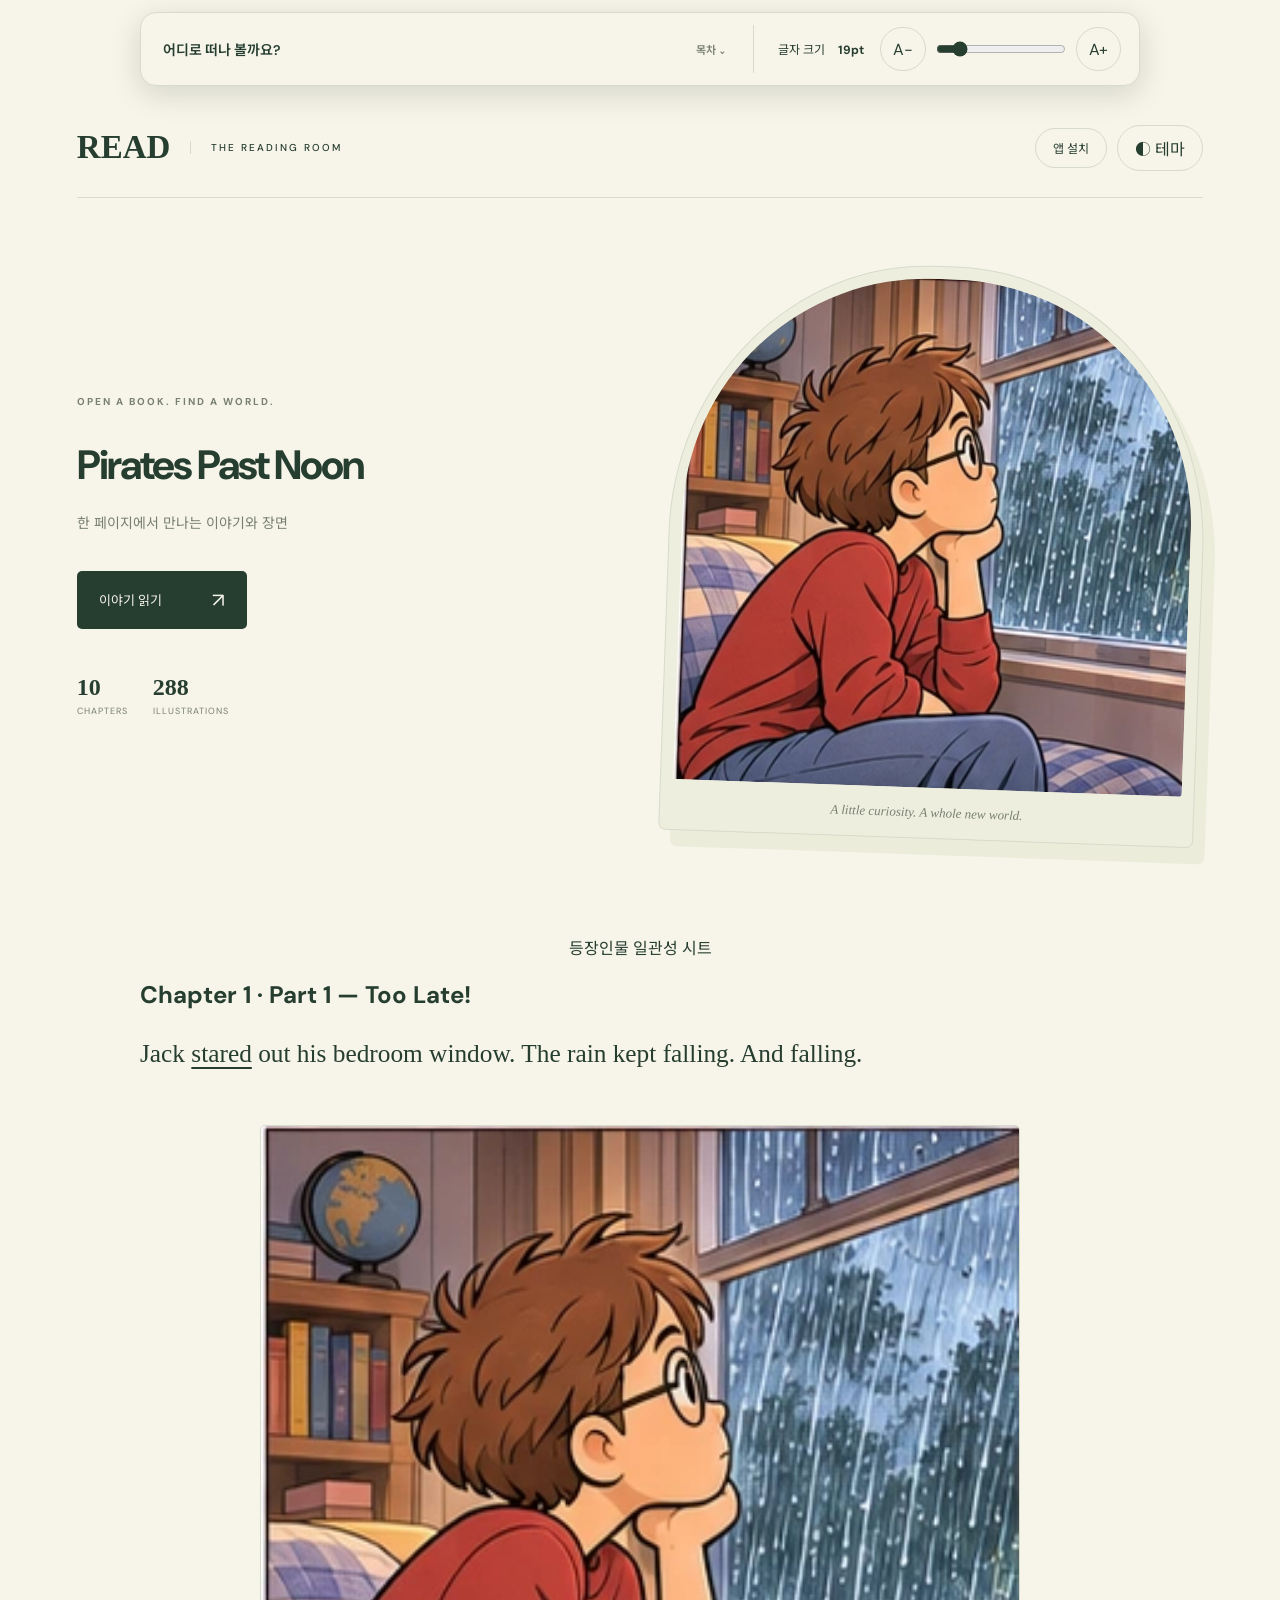
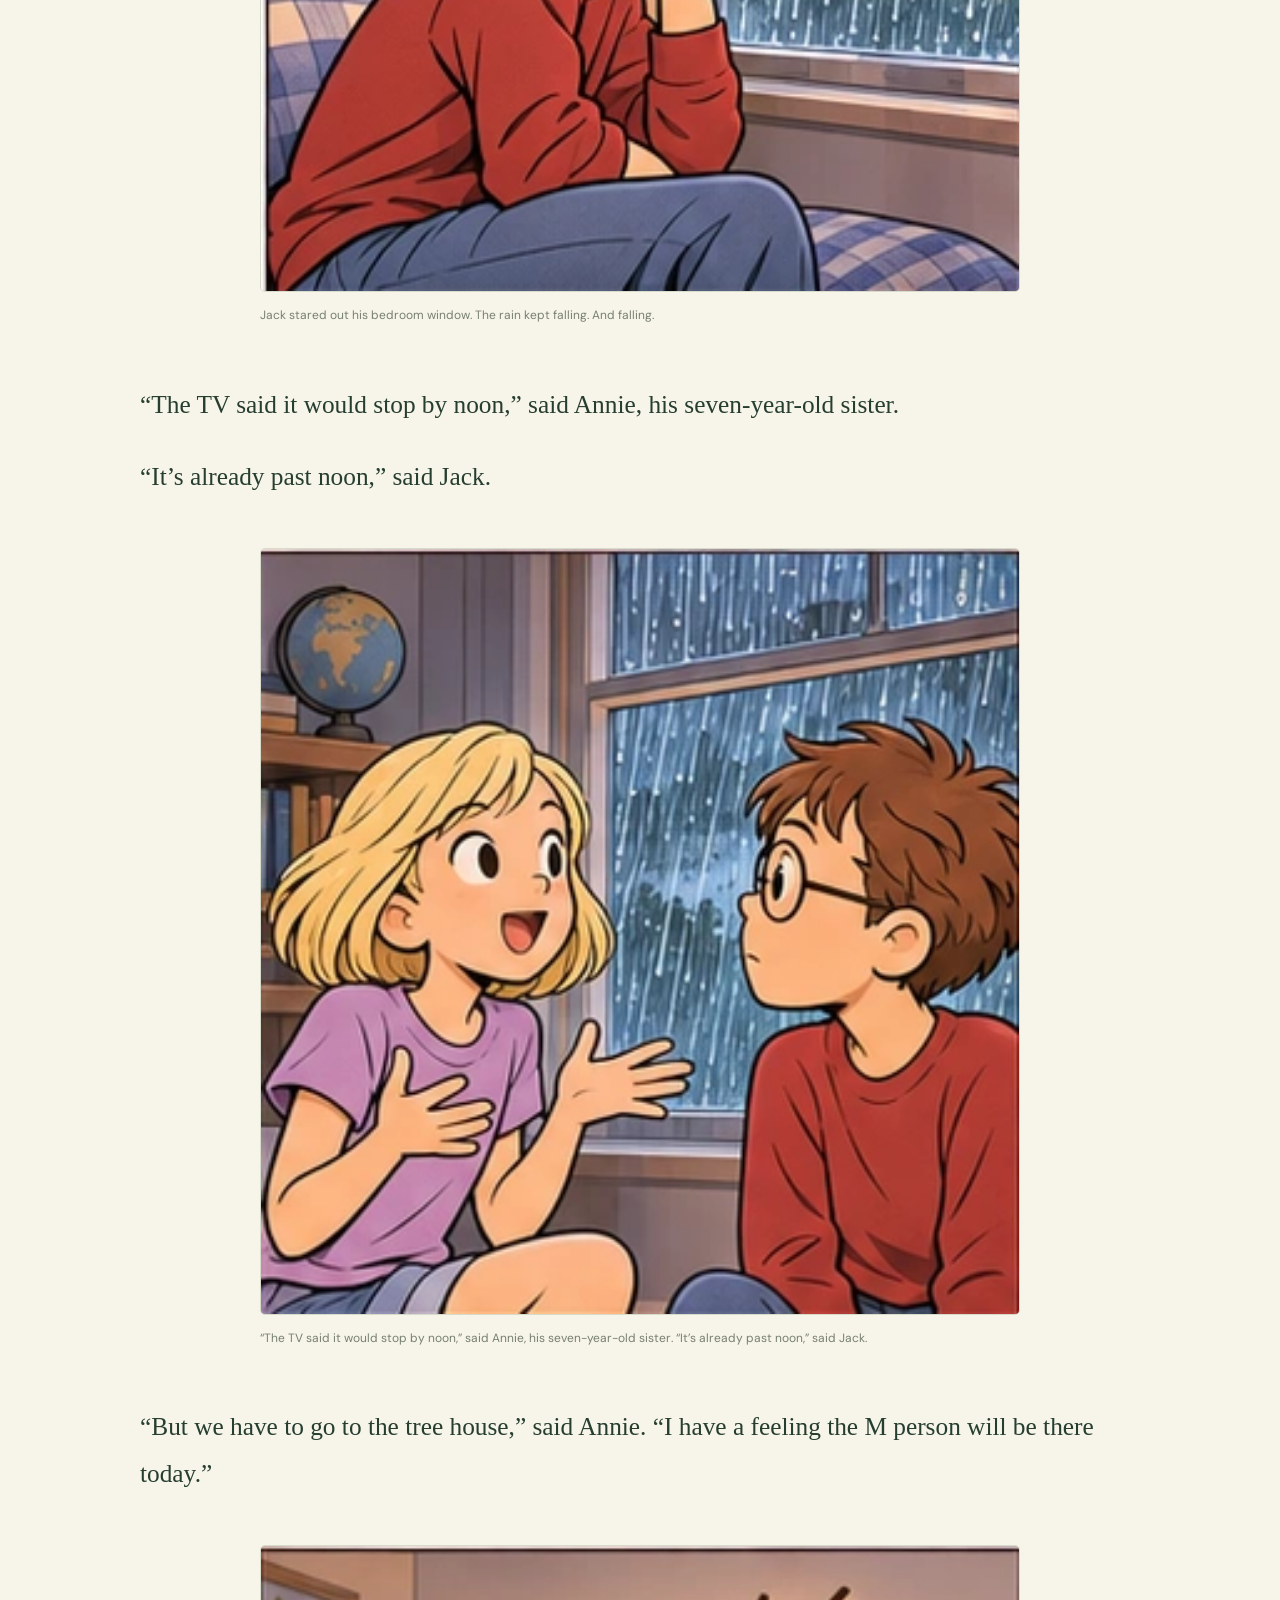
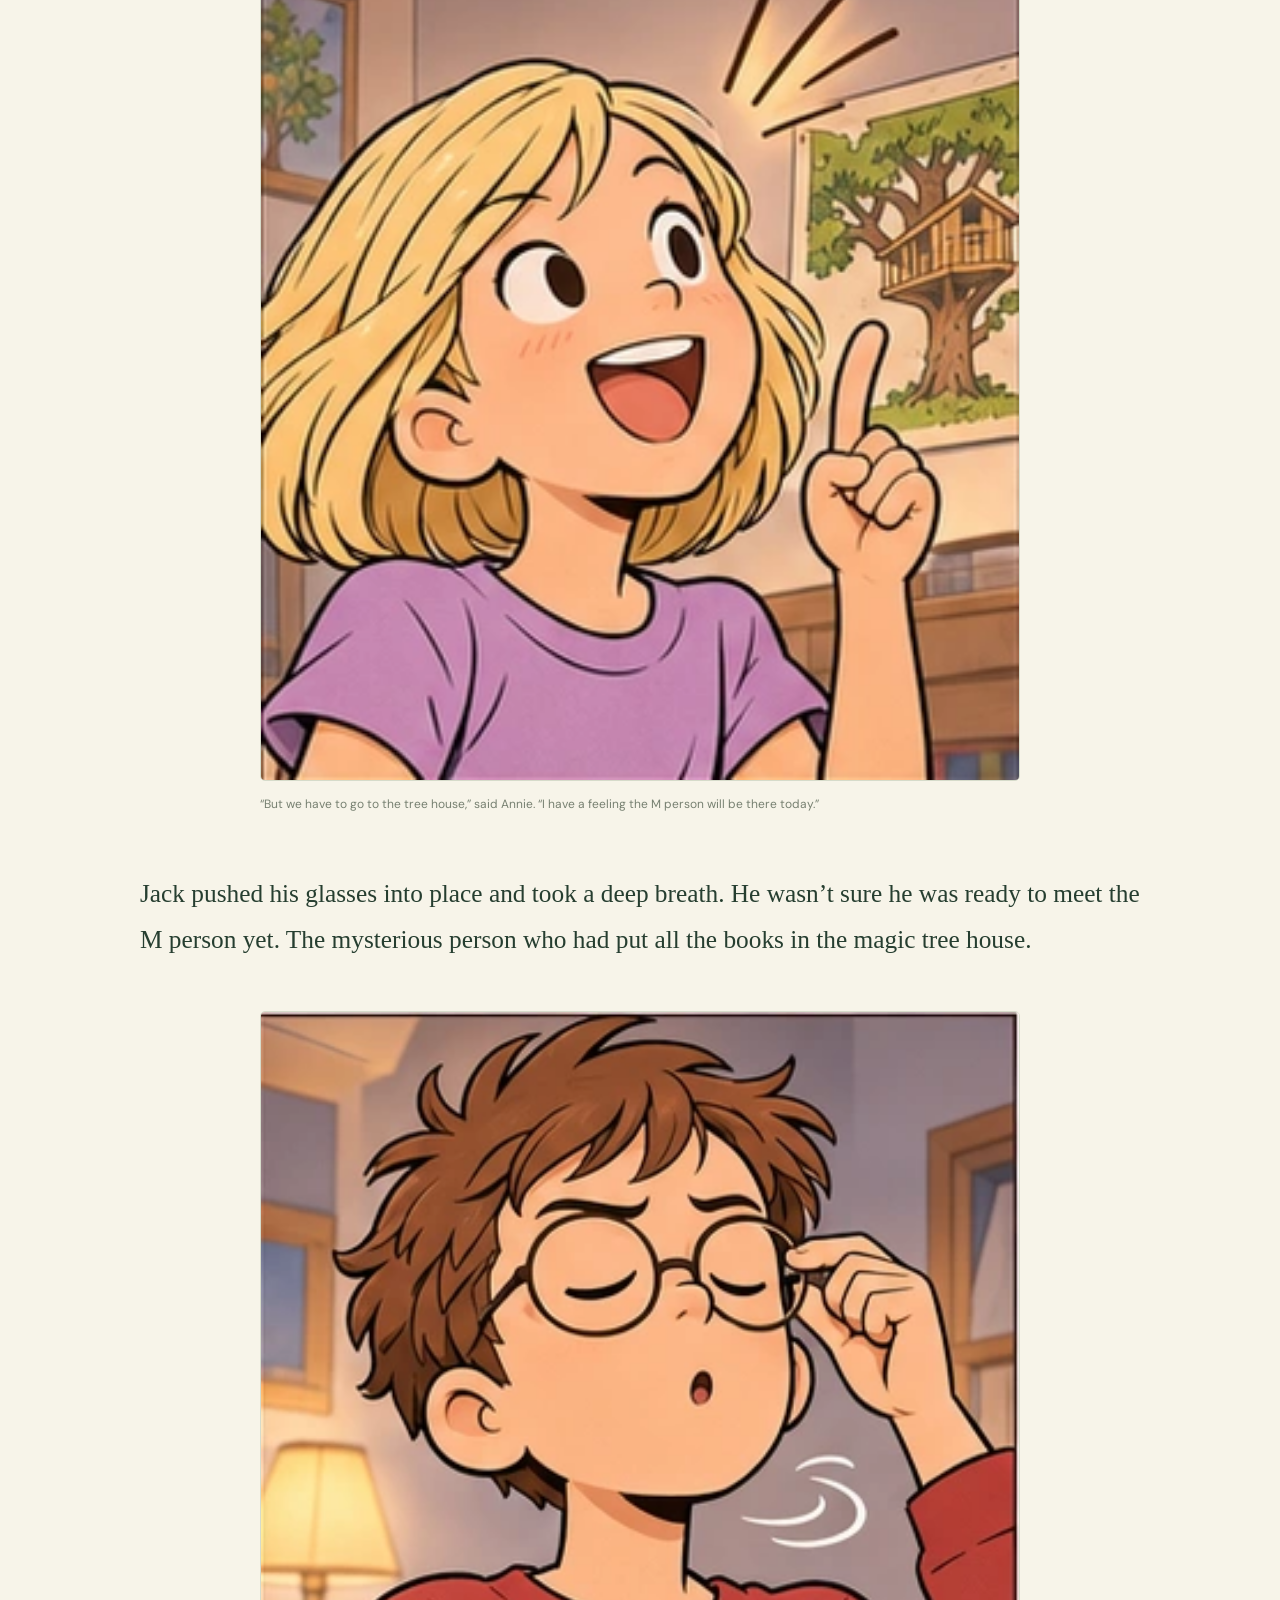
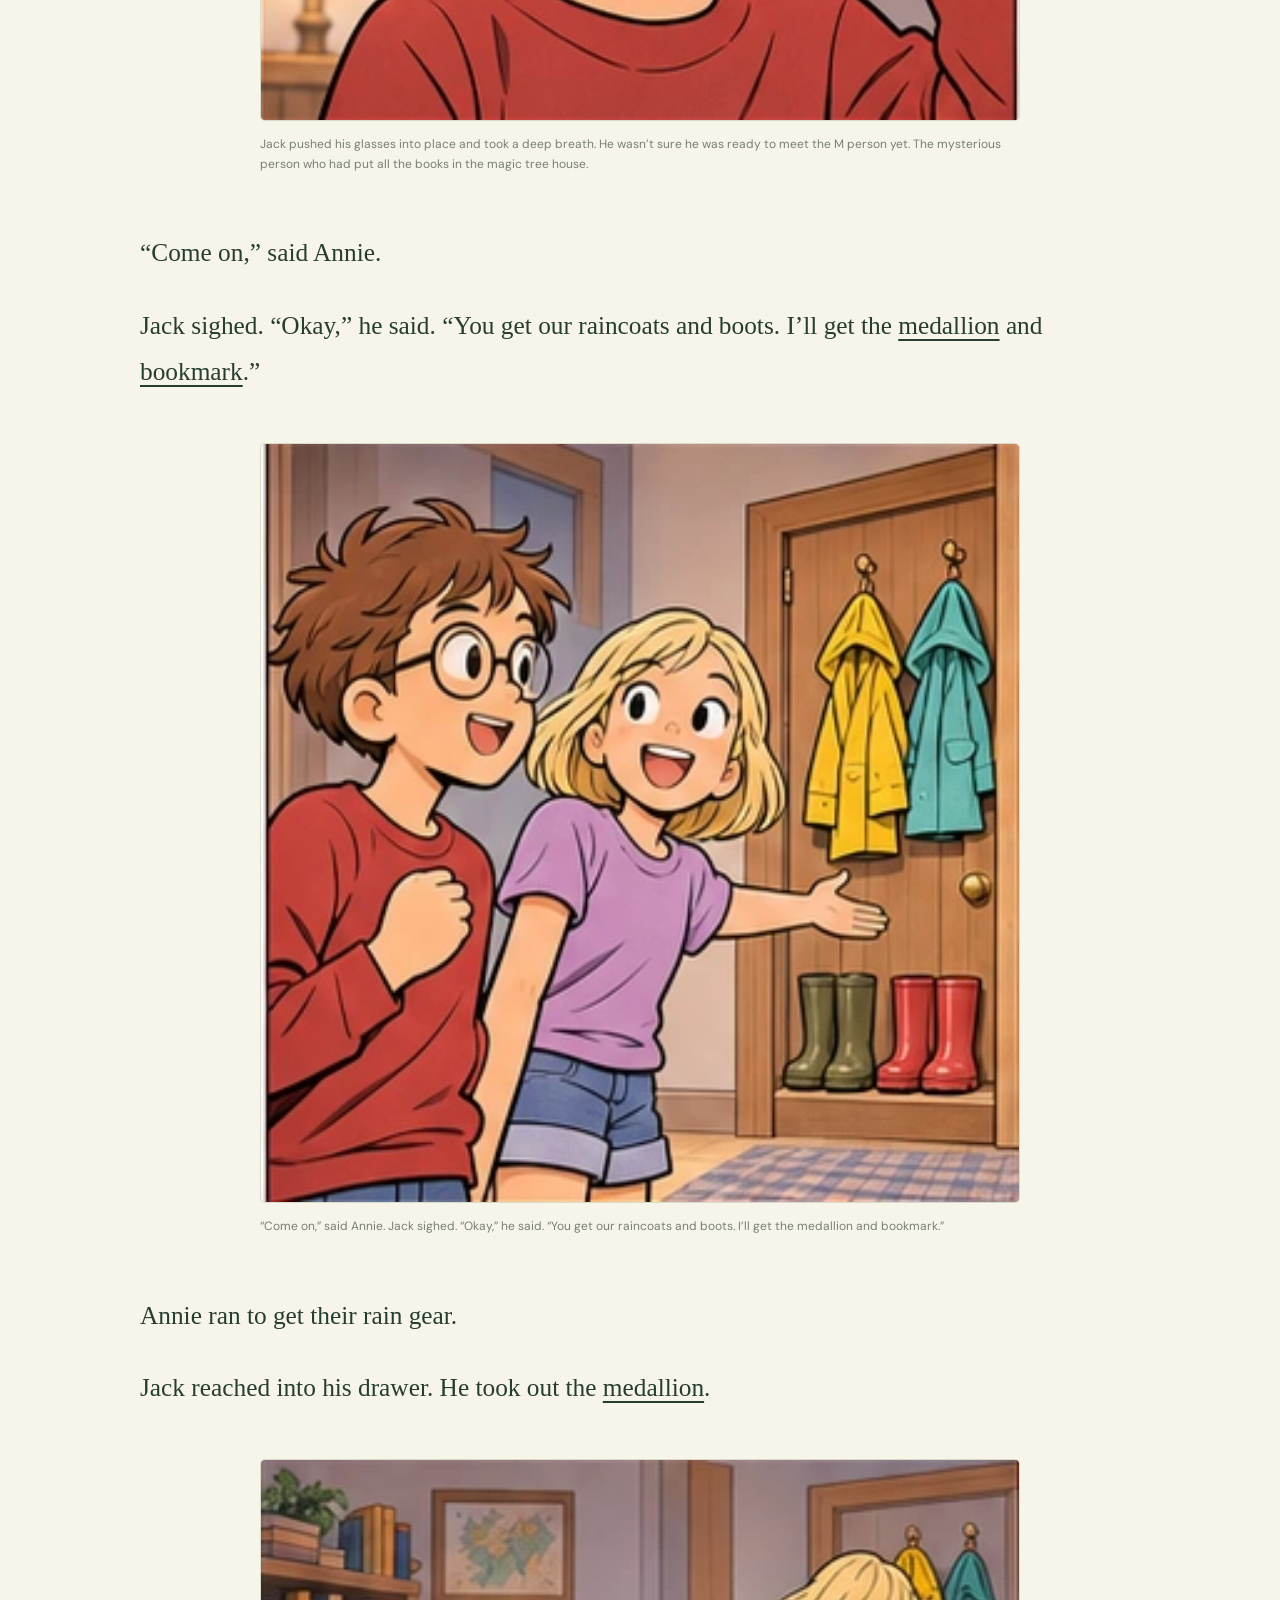
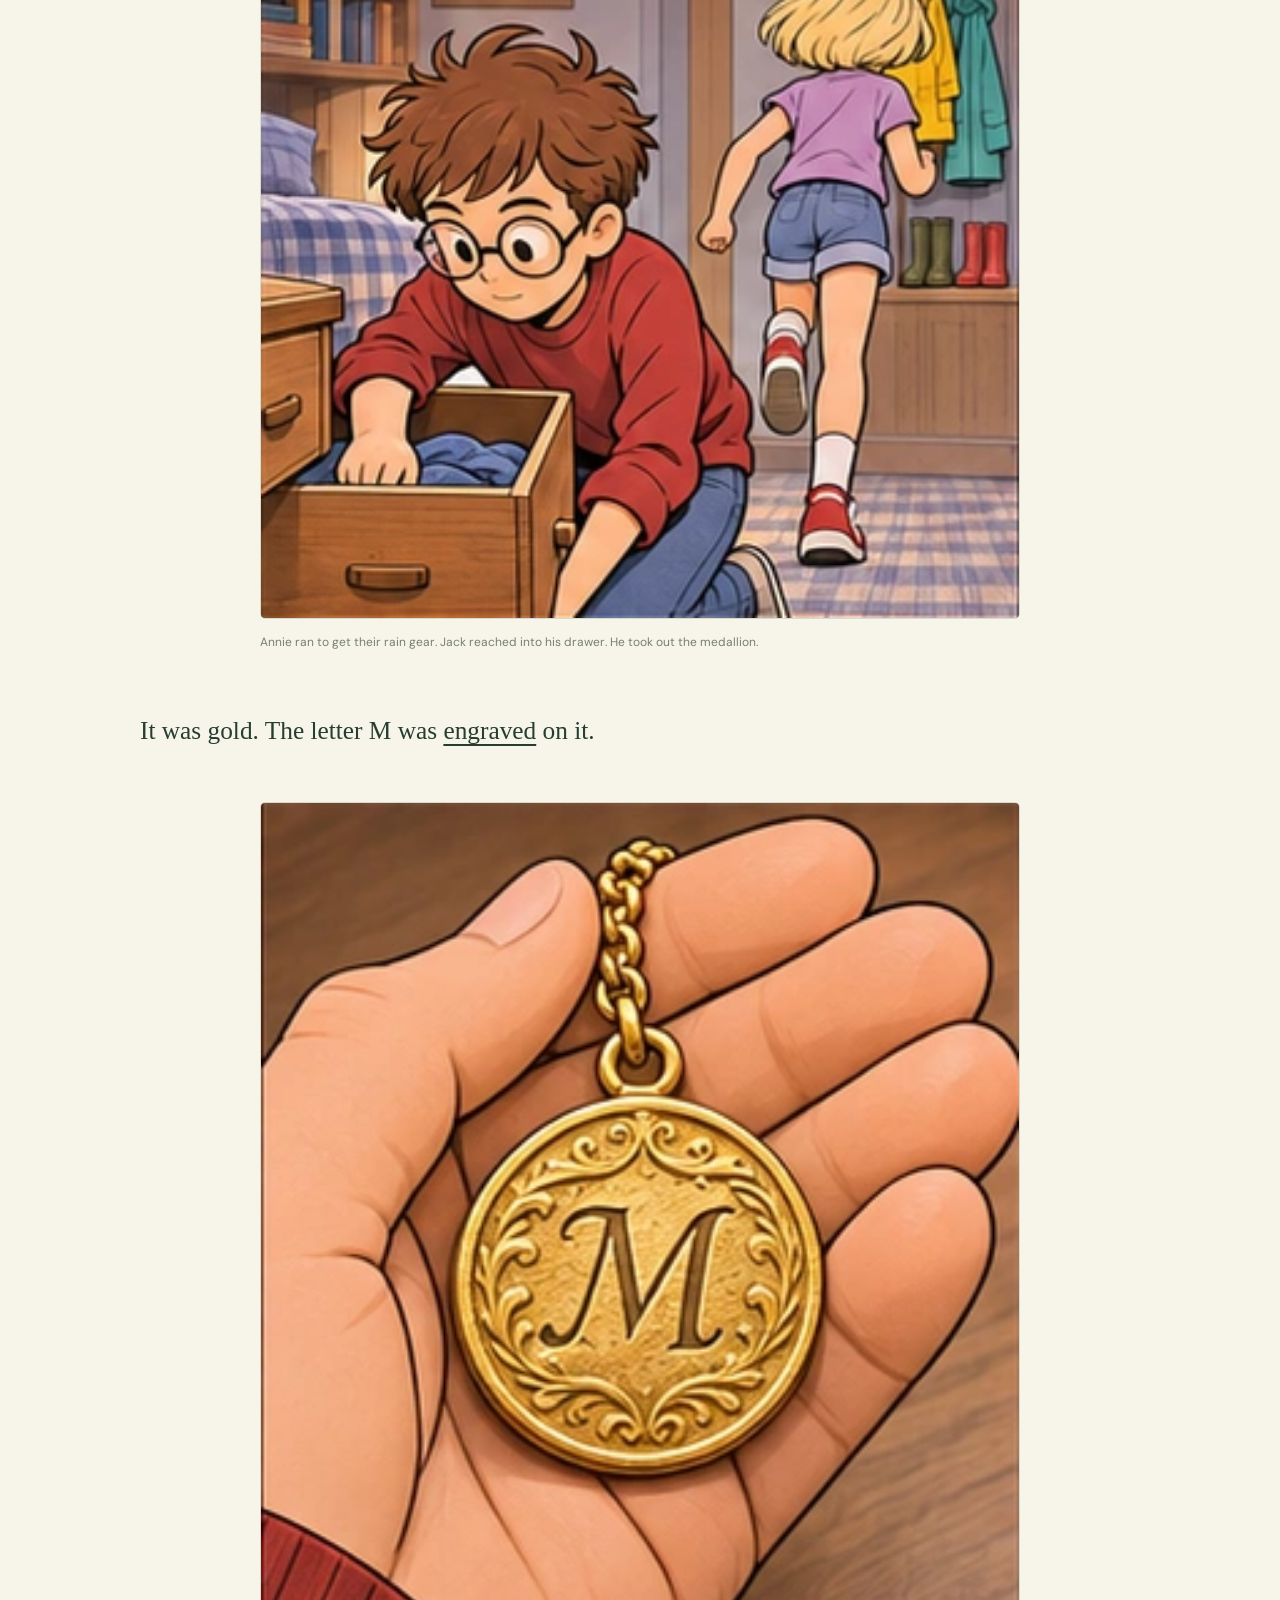
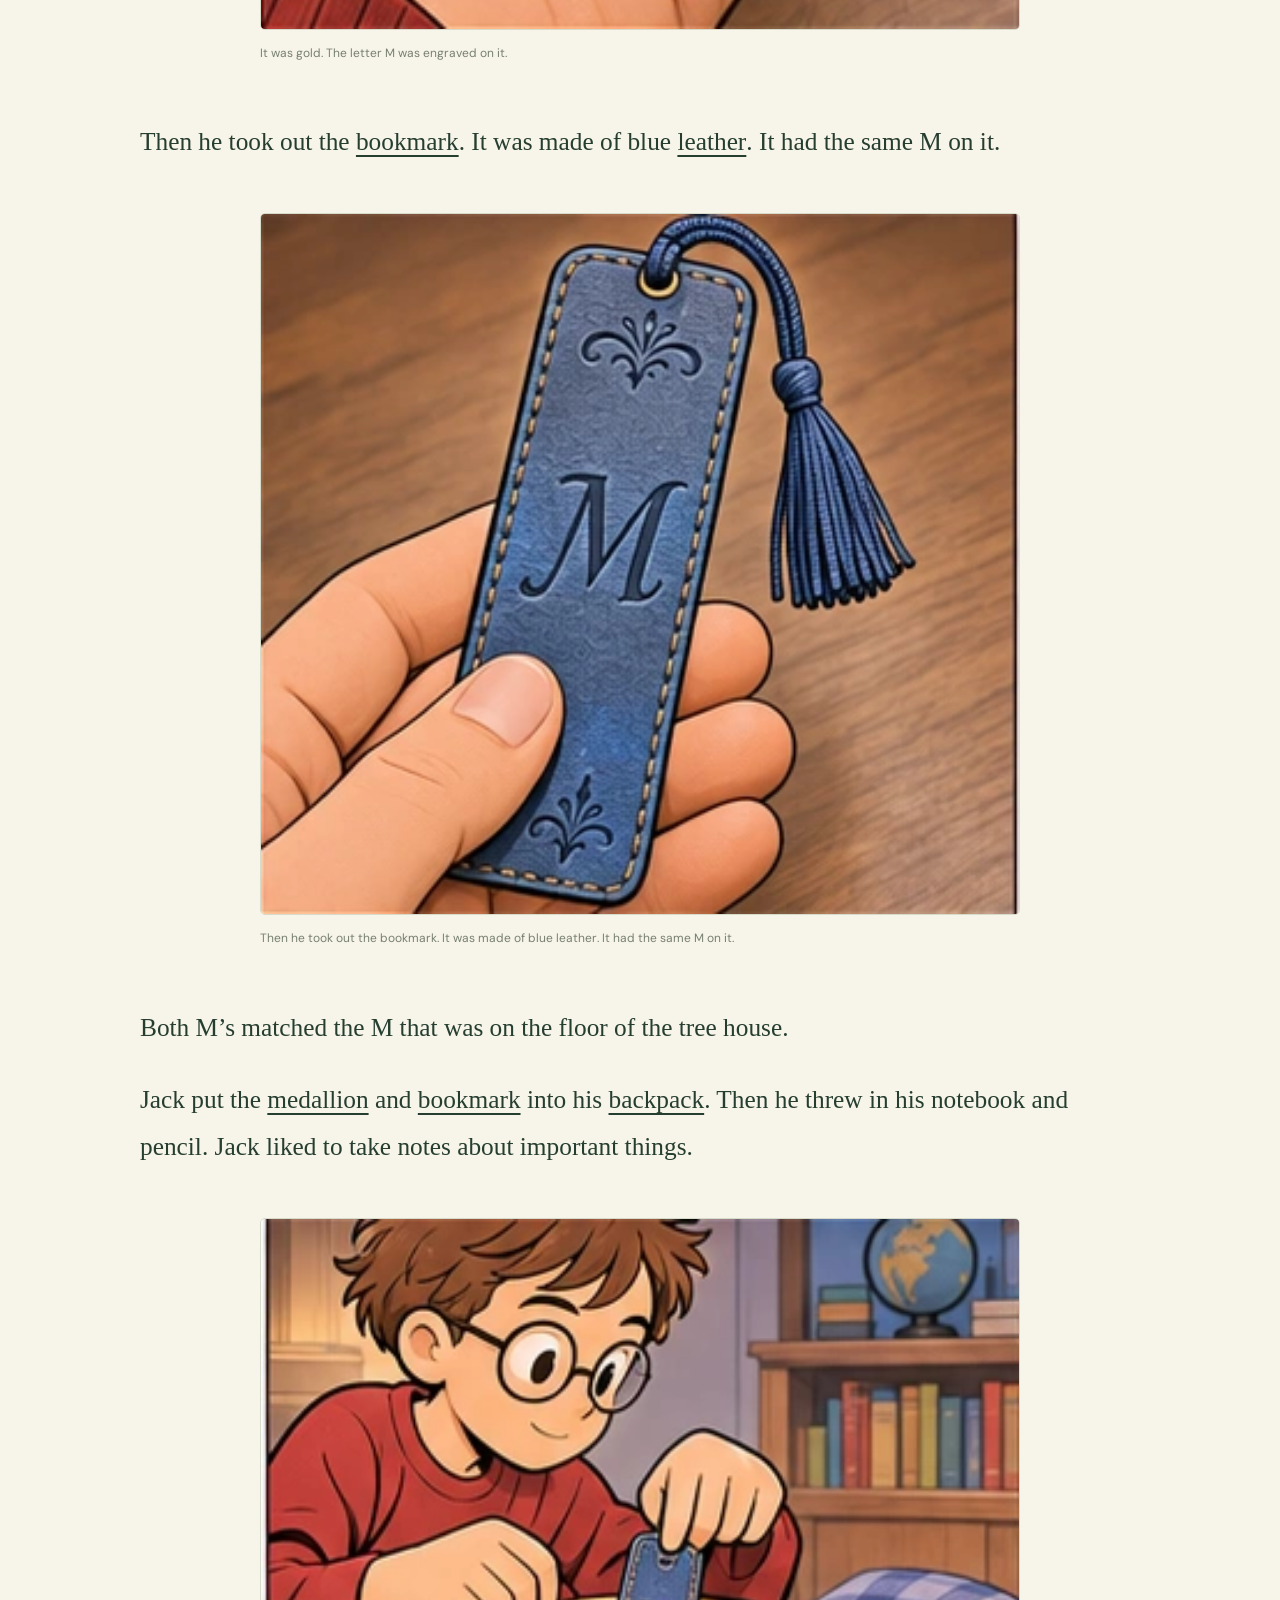
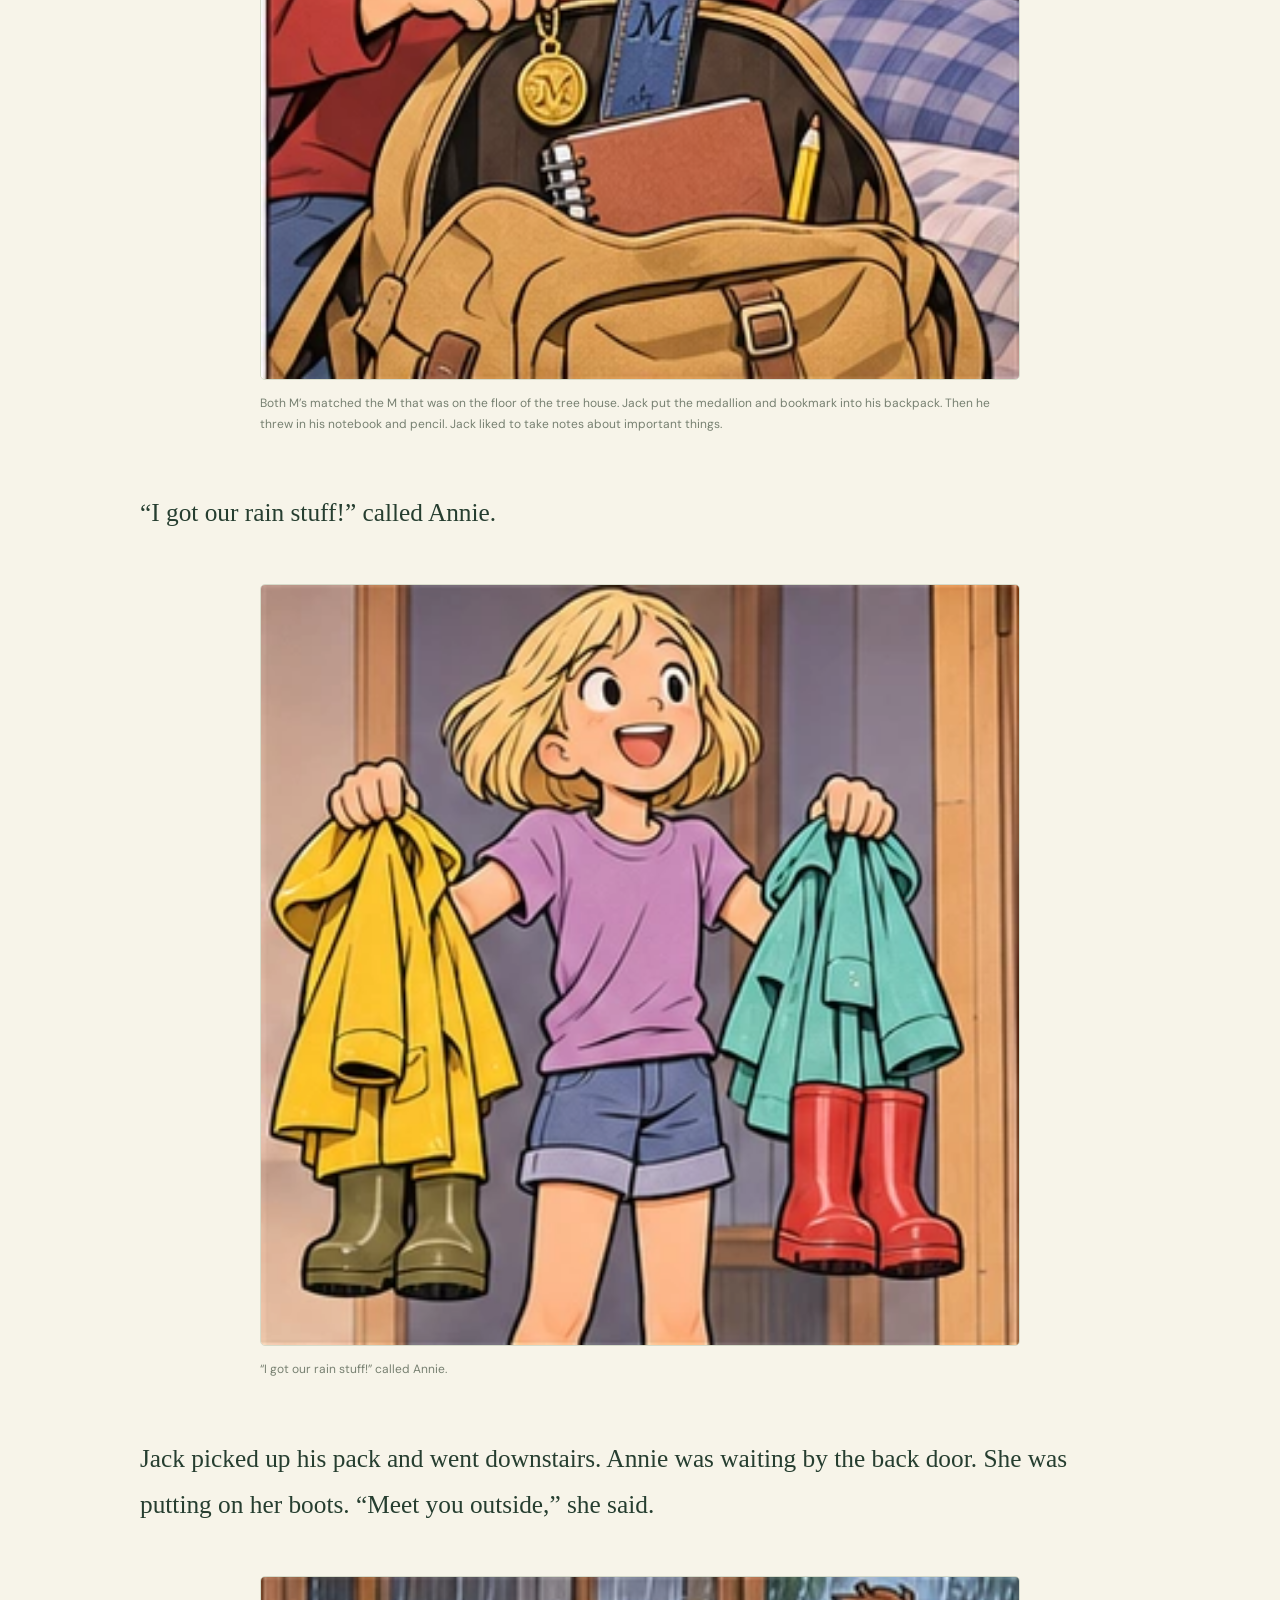
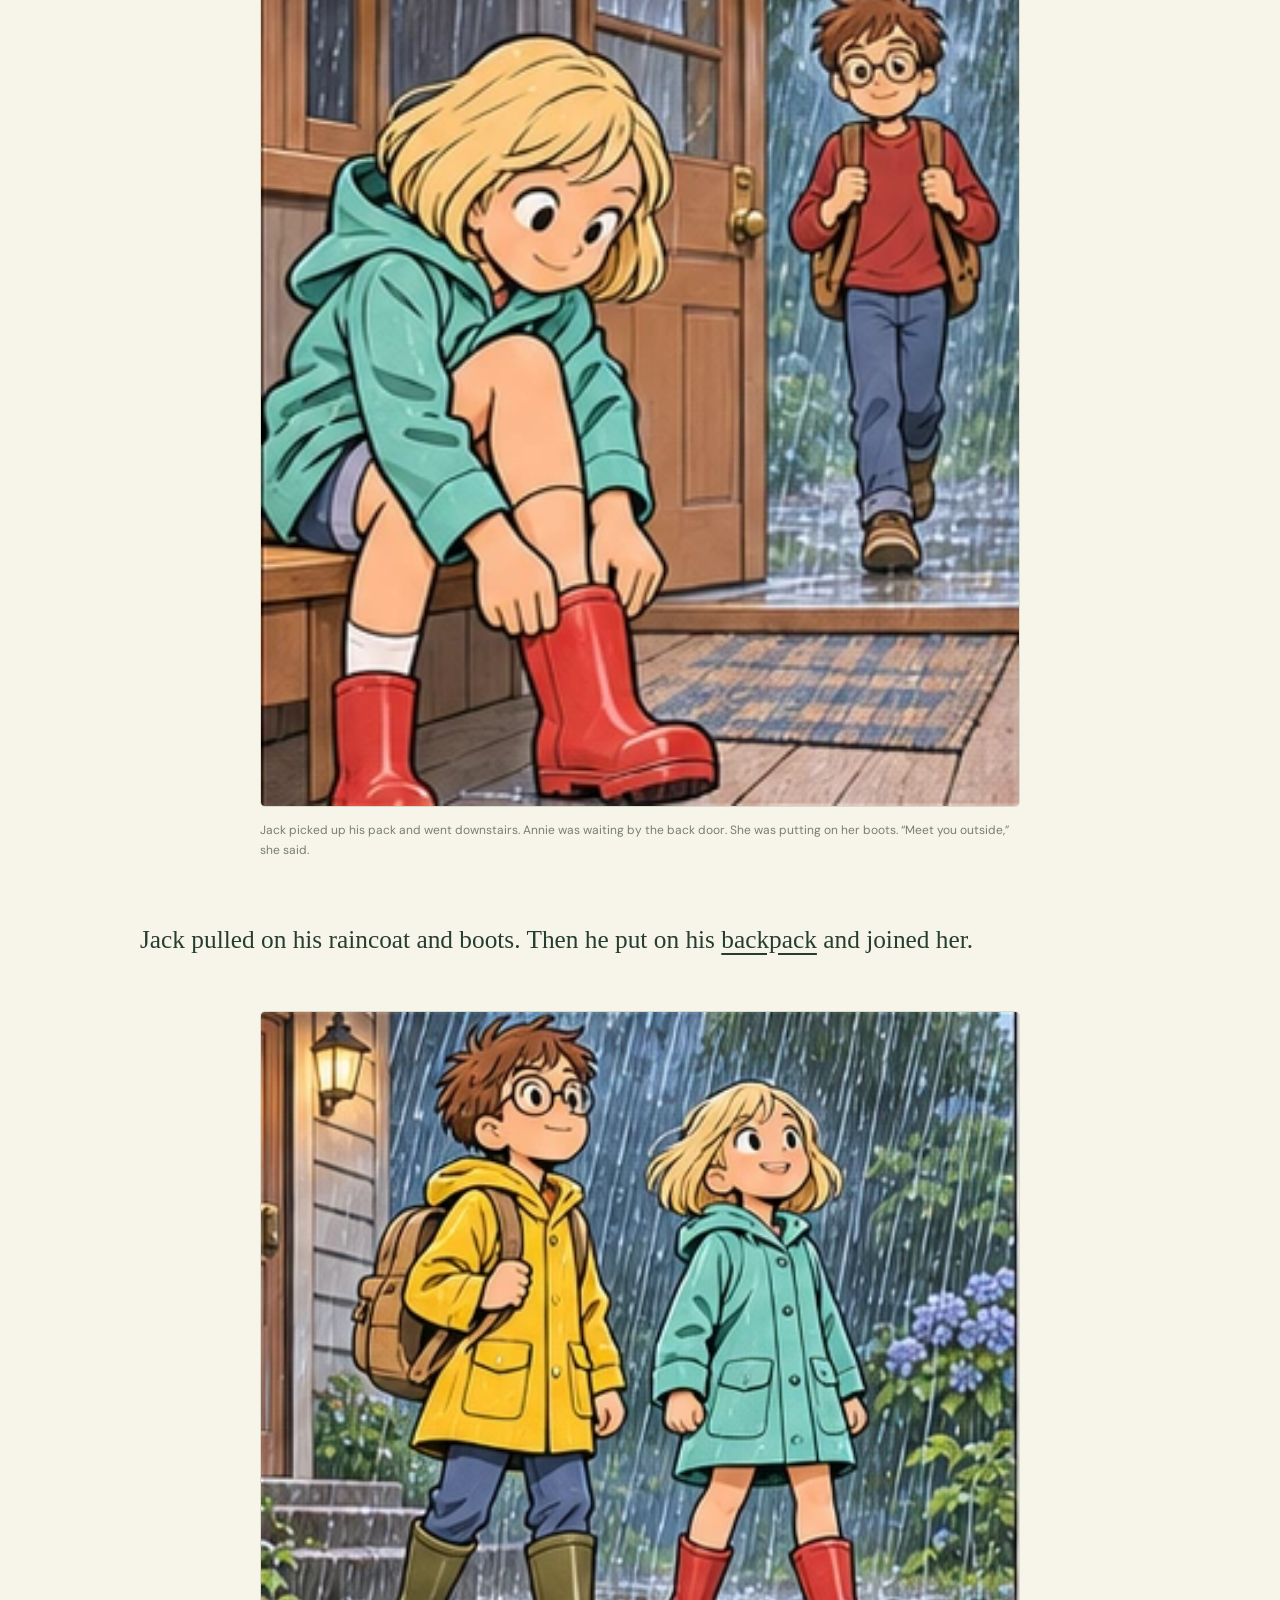
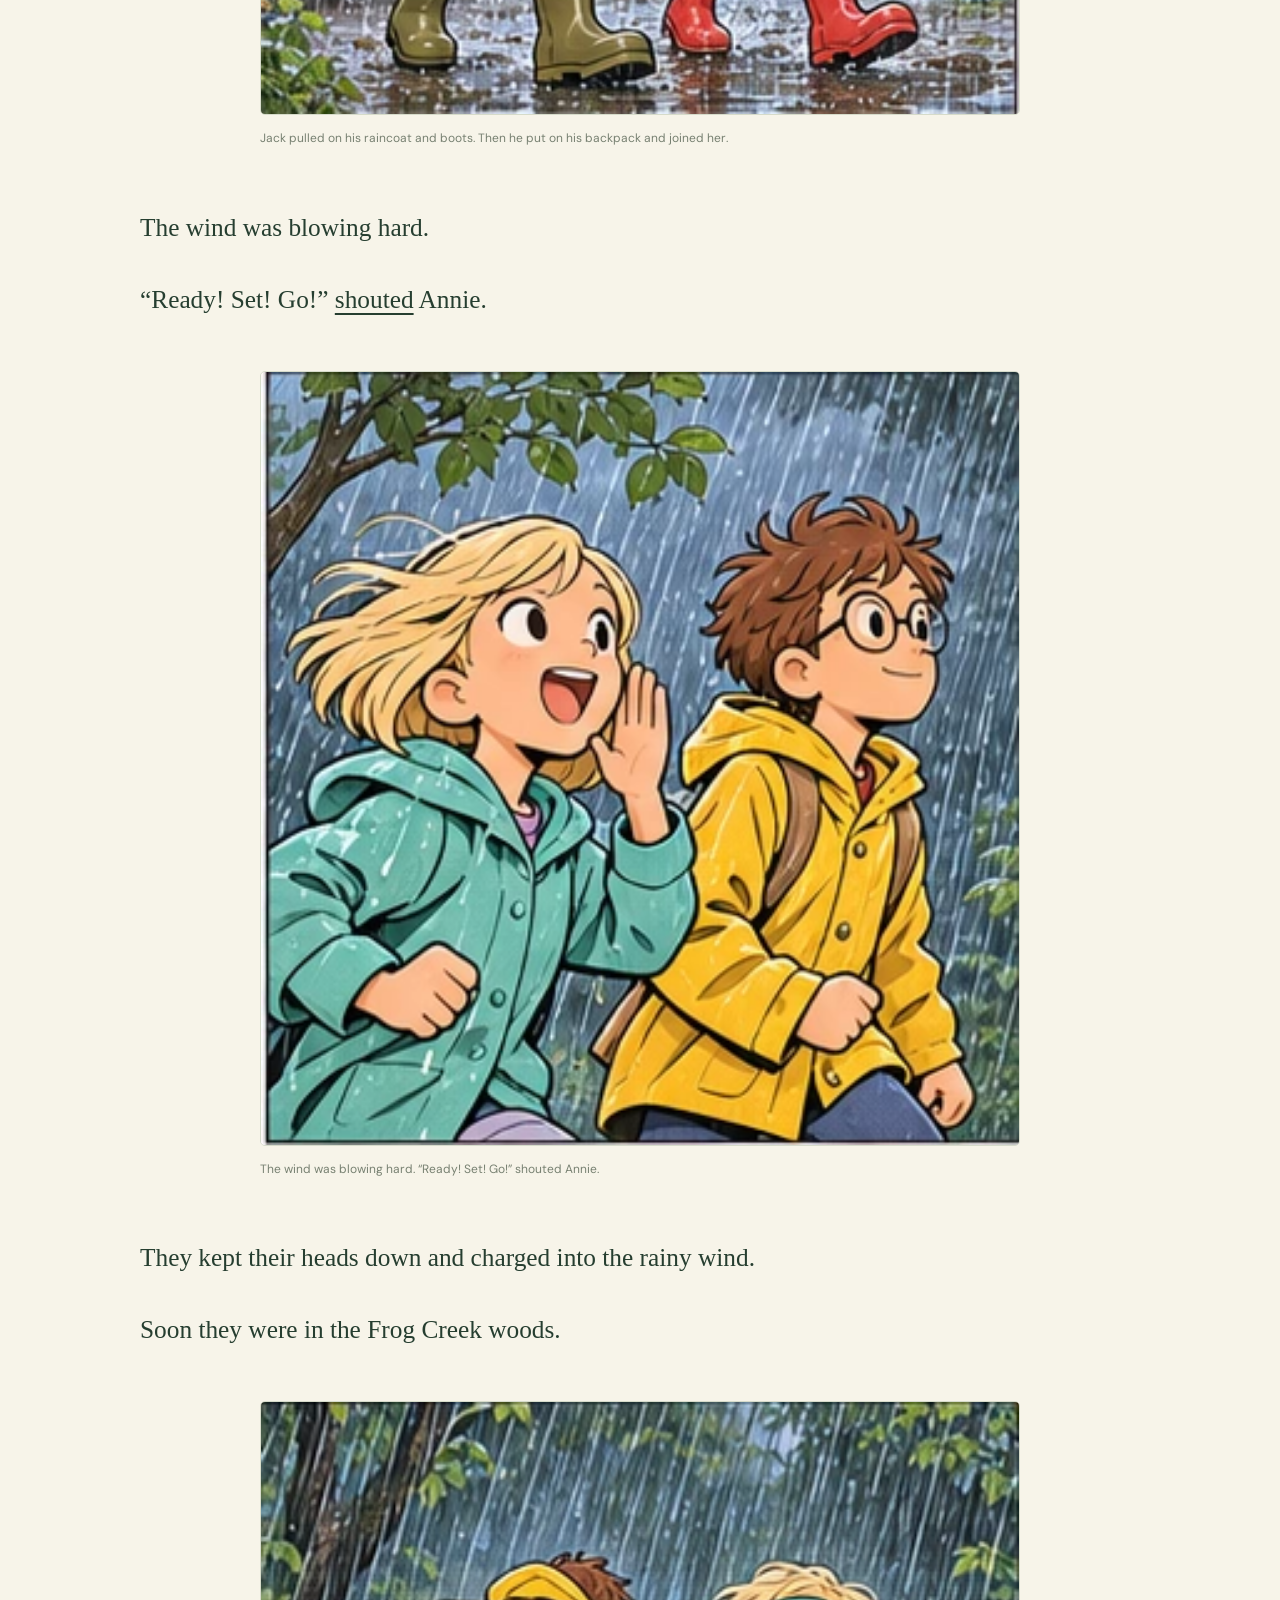
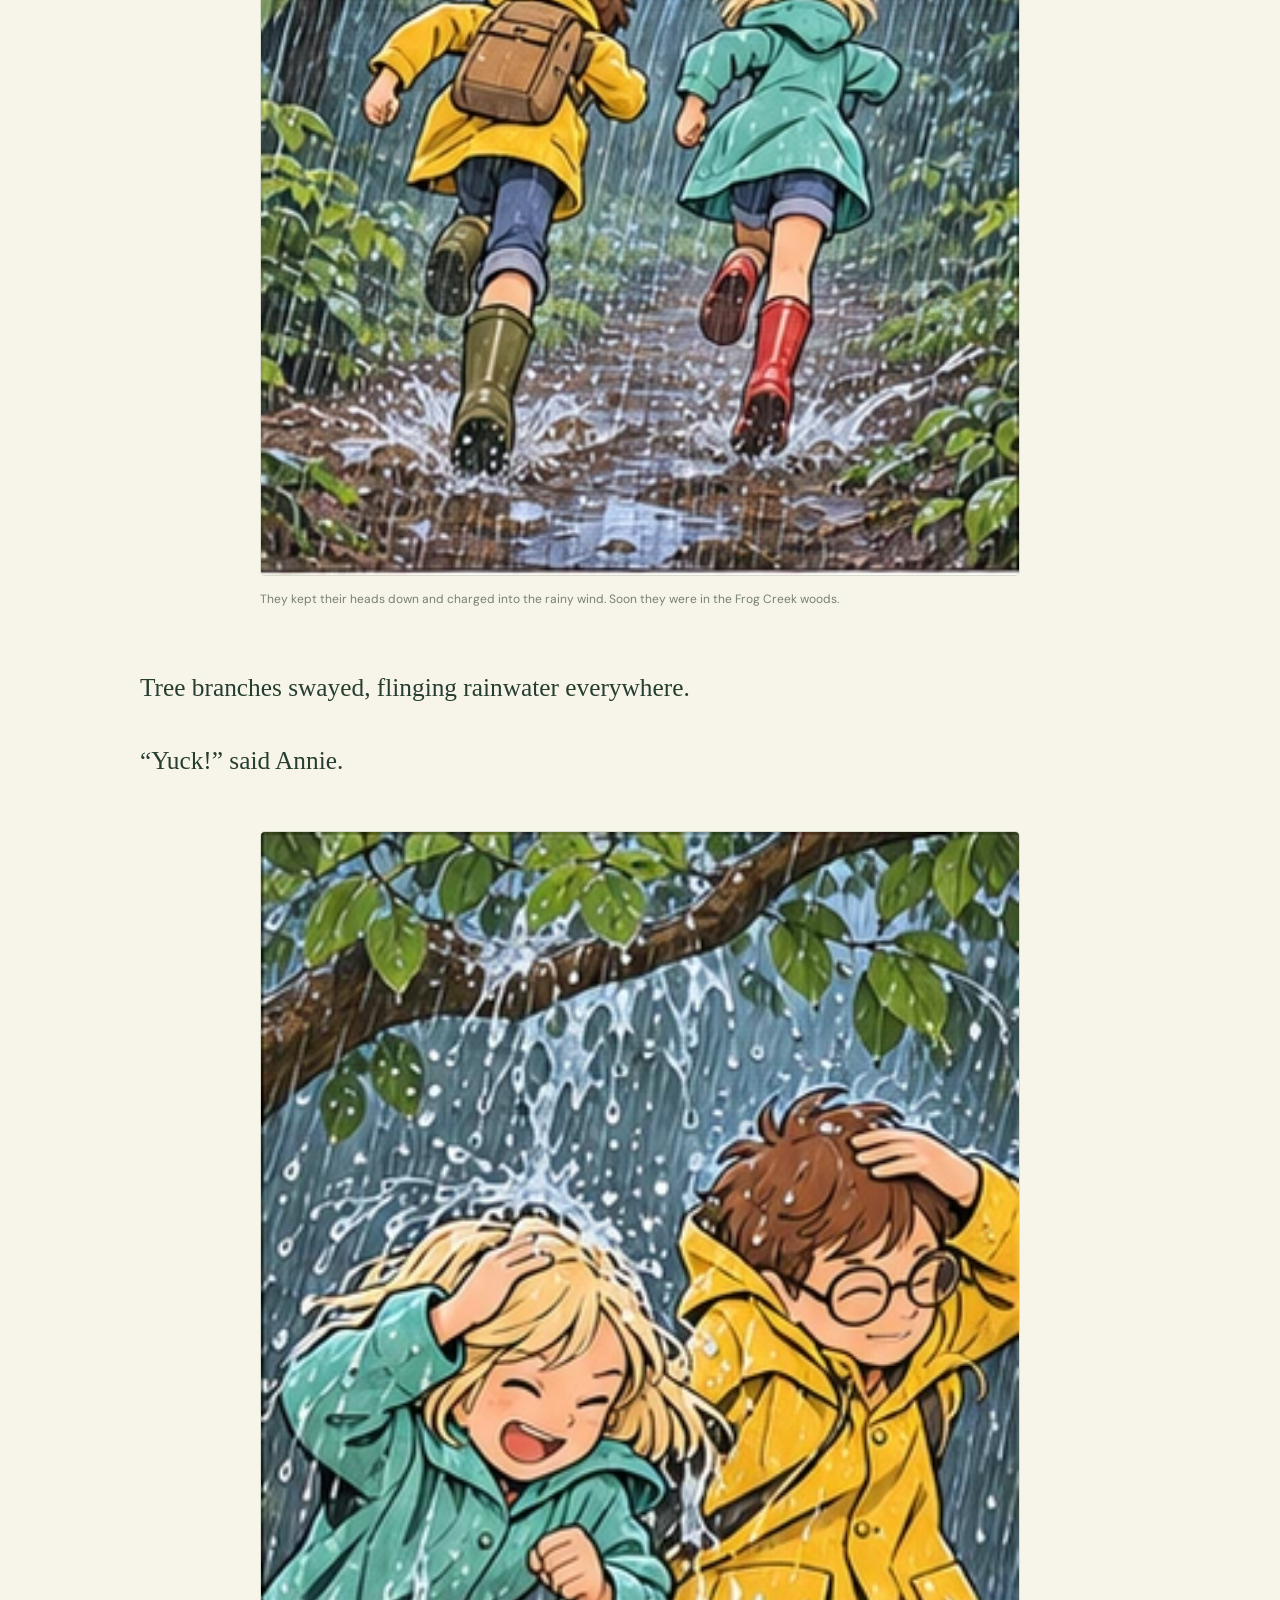
==== part-01-01.html @ ce0ac743 "Add buried chest discovery scenes 273 through 288" ====
<!DOCTYPE html>

<html data-story-id="mth04-reading-room" lang="ko"><head><meta charset="utf-8"/><meta content="width=device-width,initial-scale=1,viewport-fit=cover" name="viewport"/><meta content="#263e30" name="theme-color"/><meta content="한 페이지에서 만나는 이야기와 장면" name="description"/><title>Chapter 1 · Part 1 — Too Late! · Pirates Past Noon</title><link href="style.css?v=20c53138d40f" rel="stylesheet"/><script defer="" src="app.js?v=20c53138d40f"></script><script defer="" src="pwa.js?v=20c53138d40f"></script><link href="manifest.webmanifest" rel="manifest"/><meta content="yes" name="mobile-web-app-capable"/><meta content="yes" name="apple-mobile-web-app-capable"/><meta content="Pirates Past Noon" name="apple-mobile-web-app-title"/><meta content="black-translucent" name="apple-mobile-web-app-status-bar-style"/><link href="assets/app-icon-180.png" rel="apple-touch-icon"/><link href="assets/app-icon-192.png" rel="icon" sizes="192x192" type="image/png"/><link href="learning.css" rel="stylesheet"/><script defer="" src="learning.js"></script></head>
<body><a class="skip" href="#part-p1">본문으로 이동</a><div aria-label="독서 도구" class="floating-reader" id="floating-reader" role="region"><details class="chapter-menu" id="chapter-menu"><summary>어디로 떠나 볼까요?<span aria-hidden="true">목차 ⌄</span></summary><nav aria-label="전체 이야기 목차" class="toc"><a href="part-01-01.html">Chapter 1 · Part 1 — Too Late!</a><a href="part-01-02.html">Chapter 1 · Part 2 — Too Late!</a><a href="part-02-01.html">Chapter 2 · Part 1 — The Bright Blue Sea</a><a href="part-03-01.html">Chapter 3 · Part 1 — Three Men in a Boat</a><a href="part-04-01.html">Chapter 4 · Part 1 — Vile Booty</a><a href="part-05-01.html">Chapter 5 · Part 1 — The Kid’s Treasure</a><a href="part-06-01.html">Chapter 6 · Part 1 — The Whale’s Eye</a><a href="part-07-01.html">Chapter 7 · Part 1 — Gale’s a-Blowin’</a><a href="part-08-01.html">Chapter 8 · Part 1 — Dig, Dogs, Dig</a><a href="part-08-02.html">Chapter 8 · Part 2 — Dig, Dogs, Dig</a><a href="part-09-01.html">Chapter 9 · Part 1 — The Mysterious M</a><a href="part-10-01.html">Chapter 10 · Part 1 — Treasure Again</a><a href="part-10-02.html">Chapter 10 · Part 2 — Treasure Again</a></nav></details><div class="reading-tools"><div><label for="font-size">글자 크기 <output for="font-size" id="font-value">19pt</output></label></div><div class="size-controls"><button aria-label="글자 크기 줄이기" id="smaller" type="button">A−</button><input aria-label="본문 글자 크기" id="font-size" max="50" min="14" step="1" type="range" value="19"/><button aria-label="글자 크기 늘리기" id="larger" type="button">A+</button></div></div></div>
<div class="shell"><header class="topbar"><a class="brand" href="#">READ<span>THE READING ROOM</span></a><button id="install-app" type="button">앱 설치</button><button aria-label="어두운 테마로 전환" id="theme" type="button">◐ <span>테마</span></button></header><main><div class="hero"><div class="hero-copy"><span class="eyebrow">OPEN A BOOK. FIND A WORLD.</span><h1 lang="en">Pirates Past Noon</h1><p class="hero-desc">한 페이지에서 만나는 이야기와 장면</p><a class="start" href="#part-p1">이야기 읽기 <span>↗</span></a><div class="stats"><span><b>10</b> CHAPTERS</span><span><b>288</b> ILLUSTRATIONS</span></div></div><div class="hero-art"><img alt="Jack watches the rain from his bedroom." height="306" src="assets/scene-0001.webp?v=20c53138d40f" width="304"/><span class="art-note">A little curiosity. A whole new world.</span></div></div><p class="reader-links"><a href="characters.html">등장인물 일관성 시트</a></p><article><h2>Chapter 1 · Part 1 — Too Late!</h2><p class="story-text" id="part-p1"><span class="sentence">Jack <button aria-expanded="false" class="vocab-word" data-word="stared">stared</button> out his bedroom window. The rain kept falling. And falling.</span></p><figure><a href="assets/scene-0001.webp?v=20c53138d40f" rel="noopener" target="_blank"><img alt="Jack watches the rain from his bedroom." height="306" loading="lazy" src="assets/scene-0001.webp?v=20c53138d40f" width="304"/></a><figcaption>Jack stared out his bedroom window. The rain kept falling. And falling.</figcaption></figure><p class="story-text" id="part-p2"><span class="sentence">“The TV said it would stop by noon,” said Annie, his seven-year-old sister.</span></p><p class="story-text" id="part-p3"><span class="sentence">“It’s already past noon,” said Jack.</span></p><figure><a href="assets/scene-0002.webp?v=20c53138d40f" rel="noopener" target="_blank"><img alt="Annie talks to Jack by the rainy window." height="306" loading="lazy" src="assets/scene-0002.webp?v=20c53138d40f" width="304"/></a><figcaption>“The TV said it would stop by noon,” said Annie, his seven-year-old sister. “It’s already past noon,” said Jack.</figcaption></figure><p class="story-text" id="part-p4"><span class="sentence">“But we have to go to the tree house,” said Annie. “I have a feeling the M person will be there today.”</span></p><figure><a href="assets/scene-0003.webp?v=20c53138d40f" rel="noopener" target="_blank"><img alt="Annie wants to visit the tree house." height="306" loading="lazy" src="assets/scene-0003.webp?v=20c53138d40f" width="304"/></a><figcaption>“But we have to go to the tree house,” said Annie. “I have a feeling the M person will be there today.”</figcaption></figure><p class="story-text" id="part-p5"><span class="sentence">Jack pushed his glasses into place and took a deep breath. He wasn’t sure he was ready to meet the M person yet. The mysterious person who had put all the books in the magic tree house.</span></p><figure><a href="assets/scene-0004.webp?v=20c53138d40f" rel="noopener" target="_blank"><img alt="Jack adjusts his glasses." height="306" loading="lazy" src="assets/scene-0004.webp?v=20c53138d40f" width="305"/></a><figcaption>Jack pushed his glasses into place and took a deep breath. He wasn’t sure he was ready to meet the M person yet. The mysterious person who had put all the books in the magic tree house.</figcaption></figure><p class="story-text" id="part-p6"><span class="sentence">“Come on,” said Annie.</span></p><p class="story-text" id="part-p7"><span class="sentence">Jack sighed. “Okay,” he said. “You get our raincoats and boots. I’ll get the <button aria-expanded="false" class="vocab-word" data-word="medallion">medallion</button> and <button aria-expanded="false" class="vocab-word" data-word="bookmark">bookmark</button>.”</span></p><figure><a href="assets/scene-0005.webp?v=20c53138d40f" rel="noopener" target="_blank"><img alt="The children prepare to leave." height="307" loading="lazy" src="assets/scene-0005.webp?v=20c53138d40f" width="304"/></a><figcaption>“Come on,” said Annie. Jack sighed. “Okay,” he said. “You get our raincoats and boots. I’ll get the medallion and bookmark.”</figcaption></figure><p class="story-text" id="part-p8"><span class="sentence">Annie ran to get their rain gear.</span></p><p class="story-text" id="part-p9"><span class="sentence">Jack reached into his drawer. He took out the <button aria-expanded="false" class="vocab-word" data-word="medallion">medallion</button>.</span></p><figure><a href="assets/scene-0006.webp?v=20c53138d40f" rel="noopener" target="_blank"><img alt="Jack opens his drawer as Annie gets their rain gear." height="307" loading="lazy" src="assets/scene-0006.webp?v=20c53138d40f" width="304"/></a><figcaption>Annie ran to get their rain gear. Jack reached into his drawer. He took out the medallion.</figcaption></figure><p class="story-text" id="part-p10"><span class="sentence">It was gold. The letter M was <button aria-expanded="false" class="vocab-word" data-word="engraved">engraved</button> on it.</span></p><figure><a href="assets/scene-0007.webp?v=20c53138d40f" rel="noopener" target="_blank"><img alt="The gold medallion is marked M." height="307" loading="lazy" src="assets/scene-0007.webp?v=20c53138d40f" width="304"/></a><figcaption>It was gold. The letter M was engraved on it.</figcaption></figure><p class="story-text" id="part-p11"><span class="sentence">Then he took out the <button aria-expanded="false" class="vocab-word" data-word="bookmark">bookmark</button>. It was made of blue <button aria-expanded="false" class="vocab-word" data-word="leather">leather</button>. It had the same M on it.</span></p><figure><a href="assets/scene-0008.webp?v=20c53138d40f" rel="noopener" target="_blank"><img alt="The blue leather bookmark is marked M." height="307" loading="lazy" src="assets/scene-0008.webp?v=20c53138d40f" width="305"/></a><figcaption>Then he took out the bookmark. It was made of blue leather. It had the same M on it.</figcaption></figure><p class="story-text" id="part-p12"><span class="sentence">Both M’s matched the M that was on the floor of the tree house.</span></p><p class="story-text" id="part-p13"><span class="sentence">Jack put the <button aria-expanded="false" class="vocab-word" data-word="medallion">medallion</button> and <button aria-expanded="false" class="vocab-word" data-word="bookmark">bookmark</button> into his <button aria-expanded="false" class="vocab-word" data-word="backpack">backpack</button>. Then he threw in his notebook and pencil. Jack liked to take notes about important things.</span></p><figure><a href="assets/scene-0009.webp?v=20c53138d40f" rel="noopener" target="_blank"><img alt="Jack packs his bag." height="307" loading="lazy" src="assets/scene-0009.webp?v=20c53138d40f" width="304"/></a><figcaption>Both M’s matched the M that was on the floor of the tree house. Jack put the medallion and bookmark into his backpack. Then he threw in his notebook and pencil. Jack liked to take notes about important things.</figcaption></figure><p class="story-text" id="part-p14"><span class="sentence">“I got our rain stuff!” called Annie.</span></p><figure><a href="assets/scene-0010.webp?v=20c53138d40f" rel="noopener" target="_blank"><img alt="Annie brings their rain gear." height="307" loading="lazy" src="assets/scene-0010.webp?v=20c53138d40f" width="304"/></a><figcaption>“I got our rain stuff!” called Annie.</figcaption></figure><p class="story-text" id="part-p15"><span class="sentence">Jack picked up his pack and went downstairs. Annie was waiting by the back door. She was putting on her boots. “Meet you outside,” she said.</span></p><figure><a href="assets/scene-0011.webp?v=20c53138d40f" rel="noopener" target="_blank"><img alt="Annie puts on her boots." height="307" loading="lazy" src="assets/scene-0011.webp?v=20c53138d40f" width="304"/></a><figcaption>Jack picked up his pack and went downstairs. Annie was waiting by the back door. She was putting on her boots. “Meet you outside,” she said.</figcaption></figure><p class="story-text" id="part-p16"><span class="sentence">Jack pulled on his raincoat and boots. Then he put on his <button aria-expanded="false" class="vocab-word" data-word="backpack">backpack</button> and joined her.</span></p><figure><a href="assets/scene-0012.webp?v=20c53138d40f" rel="noopener" target="_blank"><img alt="Jack and Annie step outside in raincoats." height="307" loading="lazy" src="assets/scene-0012.webp?v=20c53138d40f" width="305"/></a><figcaption>Jack pulled on his raincoat and boots. Then he put on his backpack and joined her.</figcaption></figure><p class="story-text" id="part-p17"><span class="sentence">The wind was blowing hard.</span></p><p class="story-text" id="part-p18"><span class="sentence">“Ready! Set! Go!” <button aria-expanded="false" class="vocab-word" data-word="shouted">shouted</button> Annie.</span></p><figure><a href="assets/scene-0013.webp?v=20c53138d40f" rel="noopener" target="_blank"><img alt="Annie calls out in the wind." height="307" loading="lazy" src="assets/scene-0013.webp?v=20c53138d40f" width="304"/></a><figcaption>The wind was blowing hard. “Ready! Set! Go!” shouted Annie.</figcaption></figure><p class="story-text" id="part-p19"><span class="sentence">They kept their heads down and charged into the rainy wind.</span></p><p class="story-text" id="part-p20"><span class="sentence">Soon they were in the Frog Creek woods.</span></p><figure><a href="assets/scene-0014.webp?v=20c53138d40f" rel="noopener" target="_blank"><img alt="The children run into the woods." height="307" loading="lazy" src="assets/scene-0014.webp?v=20c53138d40f" width="304"/></a><figcaption>They kept their heads down and charged into the rainy wind. Soon they were in the Frog Creek woods.</figcaption></figure><p class="story-text" id="part-p21"><span class="sentence">Tree branches swayed, flinging rainwater everywhere.</span></p><p class="story-text" id="part-p22"><span class="sentence">“Yuck!” said Annie.</span></p><figure><a href="assets/scene-0015.webp?v=20c53138d40f" rel="noopener" target="_blank"><img alt="Rain falls from the branches." height="307" loading="lazy" src="assets/scene-0015.webp?v=20c53138d40f" width="304"/></a><figcaption>Tree branches swayed, flinging rainwater everywhere. “Yuck!” said Annie.</figcaption></figure><p class="story-text" id="part-p23"><span class="sentence">They splashed through puddles. Until they came to the tallest oak tree in the woods.</span></p><figure><a href="assets/scene-0016.webp?v=20c53138d40f" rel="noopener" target="_blank"><img alt="The children approach the tall oak tree." height="307" loading="lazy" src="assets/scene-0016.webp?v=20c53138d40f" width="305"/></a><figcaption>They splashed through puddles. Until they came to the tallest oak tree in the woods.</figcaption></figure><p class="story-text" id="part-p24"><span class="sentence">They looked up.</span></p><p class="story-text" id="part-p25"><span class="sentence">Tucked between two branches was the tree house. It looked dark and lonely against the stormy sky.</span></p><figure><a href="assets/scene-0017.webp?v=20c53138d40f" rel="noopener" target="_blank"><img alt="" height="303" loading="lazy" src="assets/scene-0017.webp?v=20c53138d40f" width="307"/></a><figcaption>They looked up. Tucked between two branches was the tree house. It looked dark and lonely against the stormy sky.</figcaption></figure><p class="story-text" id="part-p26"><span class="sentence">Hanging from the tree house was a rope <button aria-expanded="false" class="vocab-word" data-word="ladder">ladder</button>. It was blowing in the wind.</span></p><figure><a href="assets/scene-0018.webp?v=20c53138d40f" rel="noopener" target="_blank"><img alt="" height="303" loading="lazy" src="assets/scene-0018.webp?v=20c53138d40f" width="307"/></a><figcaption>Hanging from the tree house was a rope ladder. It was blowing in the wind.</figcaption></figure><p class="story-text" id="part-p27"><span class="sentence">Jack thought of all the books up there. He hoped they weren’t getting wet.</span></p><figure><a href="assets/scene-0019.webp?v=20c53138d40f" rel="noopener" target="_blank"><img alt="" height="303" loading="lazy" src="assets/scene-0019.webp?v=20c53138d40f" width="307"/></a><figcaption>Jack thought of all the books up there. He hoped they weren’t getting wet.</figcaption></figure><p class="story-text" id="part-p28"><span class="sentence">“The M person’s been there,” said Annie.</span></p><p class="story-text" id="part-p29"><span class="sentence">Jack caught his breath. “How can you tell?” he said.</span></p><figure><a href="assets/scene-0020.webp?v=20c53138d40f" rel="noopener" target="_blank"><img alt="" height="303" loading="lazy" src="assets/scene-0020.webp?v=20c53138d40f" width="308"/></a><figcaption>“The M person’s been there,” said Annie. Jack caught his breath. “How can you tell?” he said.</figcaption></figure><p class="story-text" id="part-p30"><span class="sentence">“I can feel it,” she <button aria-expanded="false" class="vocab-word" data-word="whispered">whispered</button>.</span></p><p class="story-text" id="part-p31"><span class="sentence">She <button aria-expanded="false" class="vocab-word" data-word="grabbed">grabbed</button> the rope <button aria-expanded="false" class="vocab-word" data-word="ladder">ladder</button> and started up. Jack followed.</span></p><figure><a href="assets/scene-0021.webp?v=20c53138d40f" rel="noopener" target="_blank"><img alt="" height="304" loading="lazy" src="assets/scene-0021.webp?v=20c53138d40f" width="307"/></a><figcaption>“I can feel it,” she whispered. She grabbed the rope ladder and started up. Jack followed.</figcaption></figure><p class="story-text" id="part-p32"><span class="sentence">Inside the tree house it was chilly and damp.</span></p><p class="story-text" id="part-p33"><span class="sentence">But the books were dry. They were all neatly stacked along the wall. Just the way they had been the day before.</span></p><figure><a href="assets/scene-0022.webp?v=20c53138d40f" rel="noopener" target="_blank"><img alt="" height="304" loading="lazy" src="assets/scene-0022.webp?v=20c53138d40f" width="307"/></a><figcaption>Inside the tree house it was chilly and damp. But the books were dry. They were all neatly stacked along the wall. Just the way they had been the day before.</figcaption></figure><p class="story-text" id="part-p34"><span class="sentence">Annie picked up a castle book on top of one stack. It had taken them to the time of castles.</span></p><figure><a href="assets/scene-0023.webp?v=20c53138d40f" rel="noopener" target="_blank"><img alt="" height="304" loading="lazy" src="assets/scene-0023.webp?v=20c53138d40f" width="307"/></a><figcaption>Annie picked up a castle book on top of one stack. It had taken them to the time of castles.</figcaption></figure><p class="story-text" id="part-p35"><span class="sentence">“Remember the knight?”</span></p></article><div class="end-note"><nav class="part-links"><a href="index.html">전체 목차</a><a href="part-01-02.html">다음 파트 →</a></nav></div></main><footer>ILLUSTRATED READING ROOM<br/><small>제공된 원문 · AI 제작 삽화</small></footer></div>
<dialog aria-labelledby="install-title" id="install-help"><h2 id="install-title">내 독서 앱으로 설치하기</h2><p id="install-instructions"></p><p class="install-note">설치 후 홈 화면이나 바탕 화면의 앱 아이콘을 눌러 열어 주세요.</p><div class="install-buttons"><button hidden="" id="read-fullscreen" type="button">전체화면으로 읽기</button><form method="dialog"><button>닫기</button></form></div></dialog></body></html>
---- style.css ----
@import url('https://fonts.googleapis.com/css2?family=DM+Sans:wght@400;500;600;700&family=Noto+Sans+KR:wght@400;500;600;700;800&display=swap');
:root{--paper:#f7f4e9;--ink:#263e30;--muted:#778071;--line:#d6dbca;--accent:#d6e17b;--card:#eeeedf;--reading:19pt;color-scheme:light}*{box-sizing:border-box}html{scroll-behavior:smooth;scroll-padding-top:24px}body{margin:0;background:var(--paper);color:var(--ink);font-family:'DM Sans','Noto Sans KR',sans-serif}body.dark{--paper:#19251e;--ink:#e8ecdf;--muted:#abb8a5;--line:#3e5143;--accent:#c7d777;--card:#23332a;color-scheme:dark}a{color:inherit;text-decoration:none}button,input{font:inherit}button{cursor:pointer;color:inherit;background:transparent;border:1px solid var(--line);border-radius:30px;padding:10px 17px}button:hover{background:var(--card)}button:disabled{opacity:.35;cursor:default}:focus-visible{outline:3px solid #b3783f;outline-offset:5px}.shell{max-width:1440px;margin:auto;padding:0 6%}.topbar{height:100px;display:flex;align-items:center;justify-content:space-between;border-bottom:1px solid var(--line)}.brand{font-family:Georgia,serif;font-weight:bold;font-size:33px;display:flex;align-items:center;gap:20px}.brand span{font-family:'DM Sans',sans-serif;font-size:10px;letter-spacing:2px;font-weight:500;border-left:1px solid var(--line);padding-left:20px}.hero{display:grid;grid-template-columns:1fr 1fr;align-items:center;gap:5%;padding:68px 0 80px}.eyebrow,.section-label>span{font-size:10px;letter-spacing:2px;font-weight:700;color:var(--muted)}h1{font-size:clamp(30px,3.2vw,47px);line-height:1.5;letter-spacing:-2px;margin:25px 0 0}.hero-en{font-family:Georgia,serif;font-style:italic;font-size:clamp(26px,3vw,42px);margin:12px 0 26px;color:var(--muted)}.hero-desc{font-size:14px;line-height:1.9;color:var(--muted)}.start{display:inline-flex;gap:50px;align-items:center;background:var(--ink);color:var(--paper);padding:16px 22px;border-radius:5px;margin-top:20px;font-size:13px}.start span{font-size:20px}.stats{display:flex;gap:25px;margin-top:45px;font-size:9px;letter-spacing:1px;color:var(--muted)}.stats b{font-family:Georgia,serif;font-size:24px;color:var(--ink);display:block;letter-spacing:0;margin-bottom:4px}.hero-art{position:relative;transform:rotate(2deg);padding:12px;background:var(--card);border:1px solid var(--line);border-radius:48% 48% 7px 7px;box-shadow:12px 16px 0 #a8b58222}.hero-art img{width:100%;height:auto;display:block;aspect-ratio:1;object-fit:cover;border-radius:48% 48% 3px 3px}.art-note{display:block;font-family:Georgia,serif;font-style:italic;text-align:center;font-size:13px;padding:17px 5px 5px;color:var(--muted)}.toc{border-top:1px solid var(--line);padding:45px 0 38px}.section-label h2{font-size:24px;letter-spacing:-1px;margin:10px 0 30px}.toc-book{margin-top:28px}.toc-book h3{font-size:12px;letter-spacing:1px;font-weight:600}.toc-links{display:grid;grid-template-columns:repeat(3,1fr);gap:0 25px}.toc-links a{padding:13px 0;border-bottom:1px solid var(--line);font-family:Georgia,serif;font-size:14px;display:flex;gap:15px;align-items:center}.toc-links a:hover{color:#a76936}.toc-links span{font-family:'DM Sans',sans-serif;color:var(--muted);font-size:10px}.reading-tools{display:flex;justify-content:space-between;align-items:center;gap:20px;padding:26px;background:var(--card);border-radius:7px;margin:12px 0 80px}.reading-tools label{display:block;margin-top:9px;font-size:13px}output{margin-left:10px;font-weight:700}.size-controls{display:flex;align-items:center;gap:12px}.size-controls input{width:180px;accent-color:var(--ink)}article{max-width:1000px;margin:auto}.book-intro{padding:65px 0;border-top:1px solid var(--line);margin-top:80px}.book-intro>span{font-size:11px;letter-spacing:3px}.book-intro h2{font:clamp(36px,5vw,64px)/1.15 Georgia,serif;max-width:650px;margin:20px 0}.book-intro p{font-size:13px;color:var(--muted)}.chapter{padding:30px 0 85px;scroll-margin-top:25px}.chapter-head{margin-bottom:45px;border-top:1px solid var(--line);padding-top:24px}.chapter-head>span{font-size:10px;letter-spacing:2px;color:var(--muted)}.chapter-head h3{font:clamp(29px,4vw,44px)/1.25 Georgia,serif;margin:16px 0}.story-text{font-family:Georgia,'Times New Roman',serif;font-size:var(--reading);line-height:1.85;overflow-wrap:anywhere;white-space:pre-line;margin:0 0 1em}figure{max-width:760px;margin:48px auto 55px}figure img{display:block;width:100%;height:auto;border-radius:5px;border:1px solid var(--line)}figcaption{font-size:12px;line-height:1.7;color:var(--muted);margin-top:13px}figcaption span{font-size:9px;letter-spacing:2px;margin-right:8px}.end-note{text-align:center;padding:60px 0 90px;border-top:1px solid var(--line)}.end-note span{font-size:10px;letter-spacing:3px;color:var(--muted)}.end-note p{font-size:22px}.end-note a{font-size:13px;border-bottom:1px solid var(--line);padding-bottom:6px}footer{text-align:center;border-top:1px solid var(--line);padding:30px;font-size:10px;letter-spacing:2px;line-height:2;color:var(--muted)}footer small{letter-spacing:0}.skip{position:absolute;top:-100px}.skip:focus{top:10px;background:var(--accent);padding:15px;z-index:10}@media(max-width:700px){.shell{padding:0 22px}.topbar{height:76px}.brand{font-size:27px;gap:12px}.brand span{font-size:8px;padding-left:12px;letter-spacing:1px}.hero{grid-template-columns:1fr;padding:45px 0;gap:40px}.hero-art{max-width:440px;width:100%;margin:auto}.hero-copy h1{font-size:34px}.hero-en{font-size:33px}.stats{margin-top:30px;gap:35px}.toc-links{grid-template-columns:repeat(2,minmax(0,1fr));gap:0 16px}.toc-links a{font-size:12px;gap:8px}.reading-tools{padding:20px;flex-direction:column;align-items:flex-start;margin-bottom:40px}.size-controls{width:100%}.size-controls input{flex:1;min-width:0}.book-intro{margin-top:30px;padding:40px 0}.chapter{padding-bottom:45px}figure{margin:32px 0}.hero-desc{font-size:13px}.chapter-head{margin-bottom:30px}}@media(prefers-reduced-motion:reduce){html{scroll-behavior:auto}}
/* Always-available reading controls */
.floating-reader{position:fixed;z-index:100;top:12px;left:50%;transform:translateX(-50%);width:min(1000px,calc(100% - 32px));display:flex;align-items:center;gap:24px;padding:12px 18px;background:var(--paper);border:1px solid var(--line);border-radius:16px;box-shadow:0 8px 30px #15261b26}
.chapter-menu{position:relative;flex:1;min-width:0}
.chapter-menu summary{display:flex;align-items:center;justify-content:space-between;gap:20px;cursor:pointer;list-style:none;font-size:14px;font-weight:600;padding:10px 4px}
.chapter-menu summary::-webkit-details-marker{display:none}
.chapter-menu summary>span{color:var(--muted);font-size:11px;white-space:nowrap}
.chapter-menu[open] summary>span{color:var(--ink)}
.floating-reader .toc{position:absolute;left:-18px;top:calc(100% + 20px);width:min(520px,calc(100vw - 32px));max-height:min(65vh,560px);overflow-y:auto;overscroll-behavior:contain;padding:12px 22px 22px;margin:0;border:1px solid var(--line);border-radius:14px;background:var(--paper);box-shadow:0 12px 36px #15261b26}
.floating-reader .toc-book{margin-top:10px}
.floating-reader .toc-links{grid-template-columns:repeat(2,minmax(0,1fr));gap:0 20px}
.floating-reader .reading-tools{flex:none;margin:0;padding:0 0 0 24px;border-left:1px solid var(--line);border-radius:0;background:transparent;gap:16px}
.floating-reader .reading-tools label{margin:0;font-size:12px;white-space:nowrap}
.floating-reader .size-controls{gap:8px;width:auto}
.floating-reader .size-controls button{padding:8px 12px;min-height:40px}
.floating-reader .size-controls input{width:130px;min-height:32px}
.shell{padding-top:90px}
html{scroll-padding-top:120px}
.chapter{scroll-margin-top:12px}
.skip:focus{top:100px;z-index:101}
@media(max-width:700px){
 .floating-reader{top:8px;width:calc(100% - 24px);padding:8px 14px;display:block;border-radius:13px}
 .chapter-menu summary{padding:5px 0 10px;font-size:13px;min-height:36px}
 .floating-reader .reading-tools{border-left:0;border-top:1px solid var(--line);padding:8px 0 0;display:flex;flex-direction:row;align-items:center;gap:10px}
 .floating-reader .reading-tools label{font-size:11px}
 .floating-reader output{margin-left:5px}
 .floating-reader .size-controls{flex:1;min-width:0;gap:6px}
 .floating-reader .size-controls input{flex:1;width:50px;min-width:0}
 .floating-reader .size-controls button{padding:7px 10px;font-size:12px}
 .floating-reader .toc{left:-14px;top:calc(100% + 63px);width:calc(100vw - 24px);max-height:calc(100dvh - 155px);padding:12px 16px 18px}
 .shell{padding-top:122px}
 html{scroll-padding-top:145px}
 .skip:focus{top:125px}
}
/* Installed app and installation help */
.floating-reader{top:calc(12px + env(safe-area-inset-top,0px))}
.shell{padding-top:calc(90px + env(safe-area-inset-top,0px));padding-bottom:env(safe-area-inset-bottom,0px)}
html{scroll-padding-top:calc(120px + env(safe-area-inset-top,0px))}
#install-app{font-size:12px;margin-left:auto;margin-right:10px}
#install-app[hidden],#read-fullscreen[hidden]{display:none}
#install-help{color:var(--ink);background:var(--paper);border:1px solid var(--line);border-radius:18px;padding:28px;width:min(440px,calc(100% - 36px));max-height:80dvh;overflow:auto;box-shadow:0 20px 80px #0004}
#install-help::backdrop{background:#15261b99}
#install-help h2{font-size:20px;margin:0 0 18px;line-height:1.5}
#install-help p{font-size:14px;line-height:1.9}
#install-help .install-note{font-size:12px;color:var(--muted)}
.install-buttons{display:flex;flex-wrap:wrap;justify-content:flex-end;gap:10px;margin-top:24px}
.install-buttons form{margin:0}
@media(max-width:700px){
 .floating-reader{top:calc(8px + env(safe-area-inset-top,0px))}
 .shell{padding-top:calc(122px + env(safe-area-inset-top,0px))}
 html{scroll-padding-top:calc(145px + env(safe-area-inset-top,0px))}
 #install-app{font-size:11px;padding:9px 11px;margin-right:6px}
 .topbar .brand span{display:none}
}
@media(display-mode:fullscreen),(display-mode:standalone){#install-app{display:none}}


/* Responsive reading layout and safe-area-aware floating controls. */
:root{--reader-bar-bottom:100px}
html{-webkit-text-size-adjust:100%;text-size-adjust:100%;scroll-padding-top:calc(var(--reader-bar-bottom) + 18px)}
.shell{padding-top:calc(var(--reader-bar-bottom) + 12px);padding-left:max(22px,env(safe-area-inset-left));padding-right:max(22px,env(safe-area-inset-right))}
.floating-reader{max-width:1000px}
.chapter-menu{position:static}
.floating-reader .toc{left:0;right:0;top:calc(100% + 8px);width:auto;max-height:calc(100dvh - var(--reader-bar-bottom) - 24px);scrollbar-gutter:stable}
.floating-reader .toc-links a{min-height:48px;font-family:'Noto Sans KR',sans-serif;line-height:1.6}
.floating-reader .size-controls button{min-width:44px;min-height:44px;touch-action:manipulation}
.floating-reader .size-controls input{min-height:44px;cursor:pointer}
.chapter-menu summary{min-height:44px}
article,.hero-copy,.chapter,.system-message{min-width:0}
.story-text{line-height:1.85}
figure a{display:block}
img{max-width:100%}
.skip:focus{top:calc(var(--reader-bar-bottom) + 8px)}
@media(min-width:701px){.shell{padding-left:6%;padding-right:6%}}
@media(max-width:700px){
 :root{--reading:16pt;--reader-bar-bottom:120px}
 .floating-reader{left:max(12px,env(safe-area-inset-left));right:max(12px,env(safe-area-inset-right));width:auto;transform:none;padding:4px 12px 6px;border-radius:12px}
 .chapter-menu summary{padding:0 2px;font-size:13px;gap:12px}
 .floating-reader .reading-tools{padding:2px 0 0;gap:10px}
 .floating-reader .reading-tools label{font-size:12px}
 .floating-reader .size-controls{gap:4px}
 .floating-reader .size-controls button{padding:0;font-size:13px}
 .floating-reader .size-controls input{width:100%;flex:1;min-width:30px;margin:0 4px}
 .floating-reader .toc{padding:10px 16px 16px;max-height:calc(100dvh - var(--reader-bar-bottom) - 20px)}
 .floating-reader .toc-links{grid-template-columns:1fr;gap:0}
 .floating-reader .toc-links a{font-size:14px;gap:14px;padding:10px 0}
 .topbar{height:64px;gap:8px}
 .topbar .brand{font-size:24px;letter-spacing:2px;white-space:nowrap}
 .topbar button{min-height:44px}
 #install-app{font-size:12px;padding:8px 12px}
 #theme{font-size:12px;padding:8px 12px;white-space:nowrap}
 .hero{padding:30px 0 40px;gap:28px}
 .hero h1{font-size:56px;line-height:1.25;margin-top:18px}
 .hero .eyebrow{font-size:9px;letter-spacing:1.5px}
 .hero-desc{font-size:17px;margin:14px 0;line-height:1.65;overflow-wrap:anywhere}
 .start{margin-top:12px;min-height:48px;padding:12px 20px}
 .stats{margin-top:24px;gap:32px}
 .hero-art{padding:7px;box-shadow:5px 7px 0 #a8b58222}
 .art-note{font-size:12px;padding:12px 4px 5px}
 .chapter{padding:18px 0 38px;scroll-margin-top:8px}
 .chapter-head{padding-top:20px;margin-bottom:26px}
 .chapter-head h3{font-size:27px;line-height:1.45;word-break:keep-all;overflow-wrap:anywhere}
 .story-text{margin-bottom:1em;line-height:1.85;letter-spacing:-.02em}
 .system-message{padding:14px 12px;border-left-width:2px;line-height:1.8;word-break:normal;overflow-wrap:anywhere}
 .scene-break{padding:12px}
 figure{margin:28px 0 34px}
 figure img{border-radius:3px}
 figcaption{font-size:11px;line-height:1.65;margin-top:9px;overflow-wrap:anywhere}
 .end-note{padding:36px 0 48px}
 .end-note p{font-size:18px;line-height:1.7;word-break:keep-all}
 footer{padding:24px 0;font-size:10px;letter-spacing:1px;overflow-wrap:anywhere}
 footer>a{display:inline-flex;align-items:center;min-height:44px;font-size:12px;letter-spacing:0}
 #install-help{padding:22px;max-height:calc(100dvh - 40px - env(safe-area-inset-top) - env(safe-area-inset-bottom))}
 .install-buttons button{min-height:44px}
}
@media(max-width:350px){
 .shell{padding-left:max(16px,env(safe-area-inset-left));padding-right:max(16px,env(safe-area-inset-right))}
 .floating-reader .reading-tools{gap:6px}
 .floating-reader .reading-tools label{font-size:11px}
 .floating-reader .size-controls input{margin:0 2px}
 .hero h1{font-size:50px}
}
---- learning.css ----
.vocab-word{font:inherit;color:inherit;border:0;background:transparent;padding:0;text-decoration:underline;text-underline-offset:.18em;cursor:pointer}.vocab-word:focus-visible{outline:2px solid #b36a23;border-radius:3px}.vocabulary-card{display:block;margin:.55em 0;padding:.7em .85em;border:1px solid #b2bdab;border-radius:12px;background:#eef1e5;font-size:.8em;line-height:1.6}.vocabulary-card>span{display:block}.vocabulary-card>button{font:inherit;margin-top:.3em;cursor:pointer}.dark .vocabulary-card{background:#26392f}.reader-links{text-align:center}.story-figure img{height:auto;object-fit:contain}
.part-links{display:flex;gap:12px;flex-wrap:wrap;justify-content:center;margin:24px auto}.part-links a{padding:6px 12px;border:1px solid #bcc6b5;border-radius:18px;color:inherit}.story-text{scroll-margin-top:150px}
.part-index{display:grid;gap:12px;margin:24px 0}.part-index a{padding:18px 22px;border:1px solid #bcc6b5;border-radius:12px;color:inherit;text-decoration:none}.part-index a:hover{background:#dce7d5}
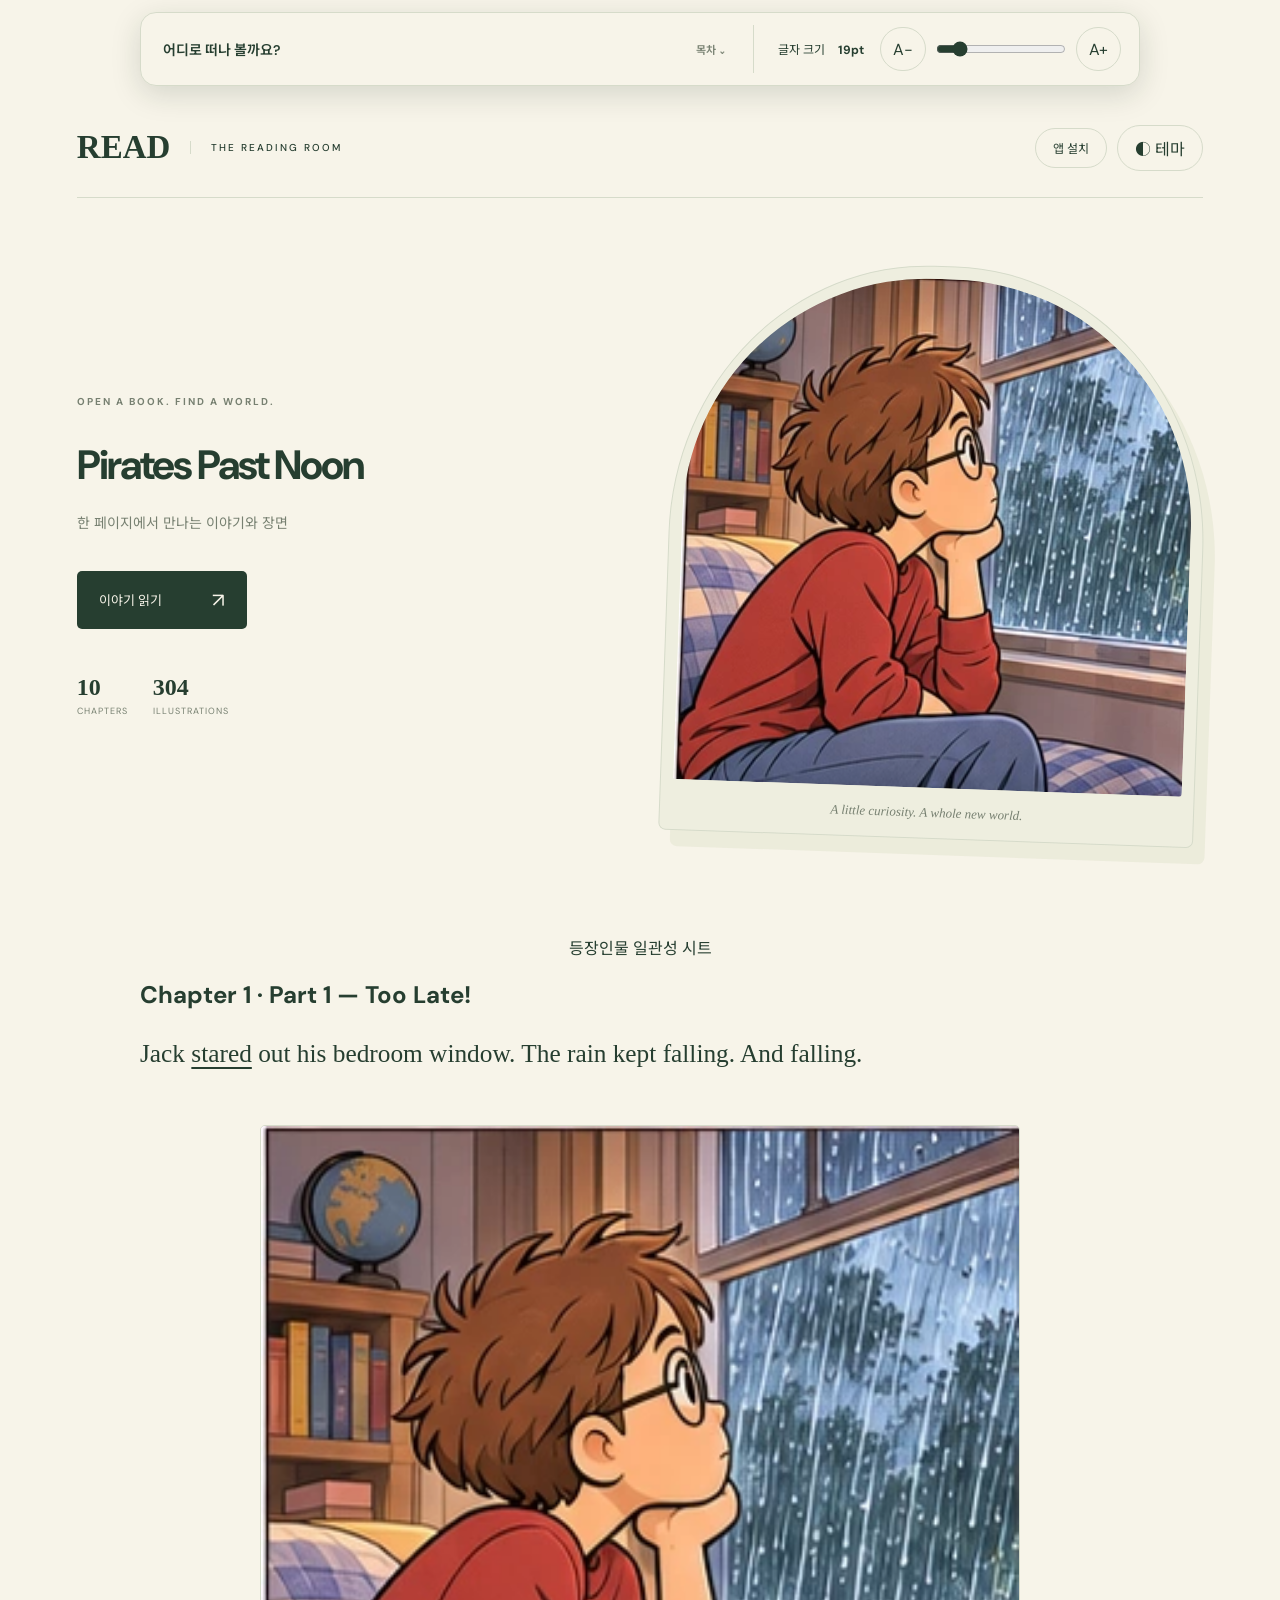
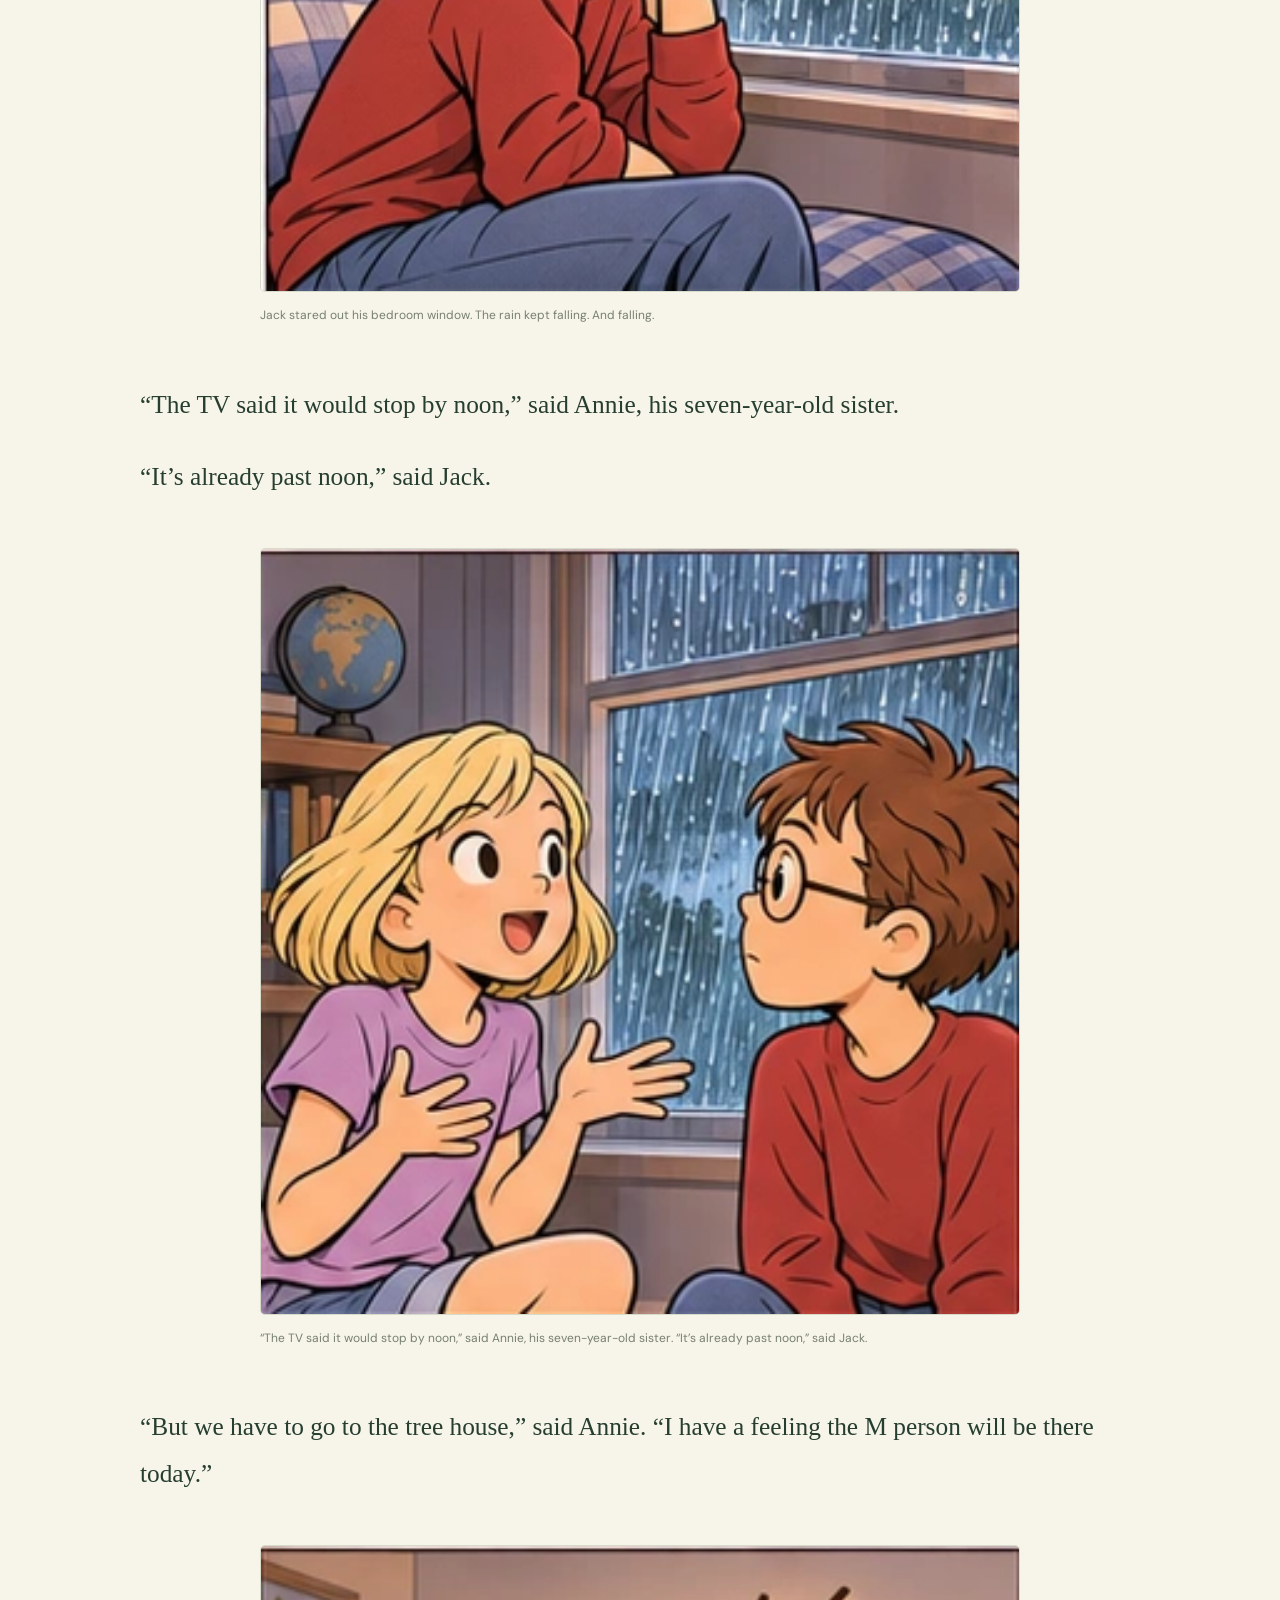
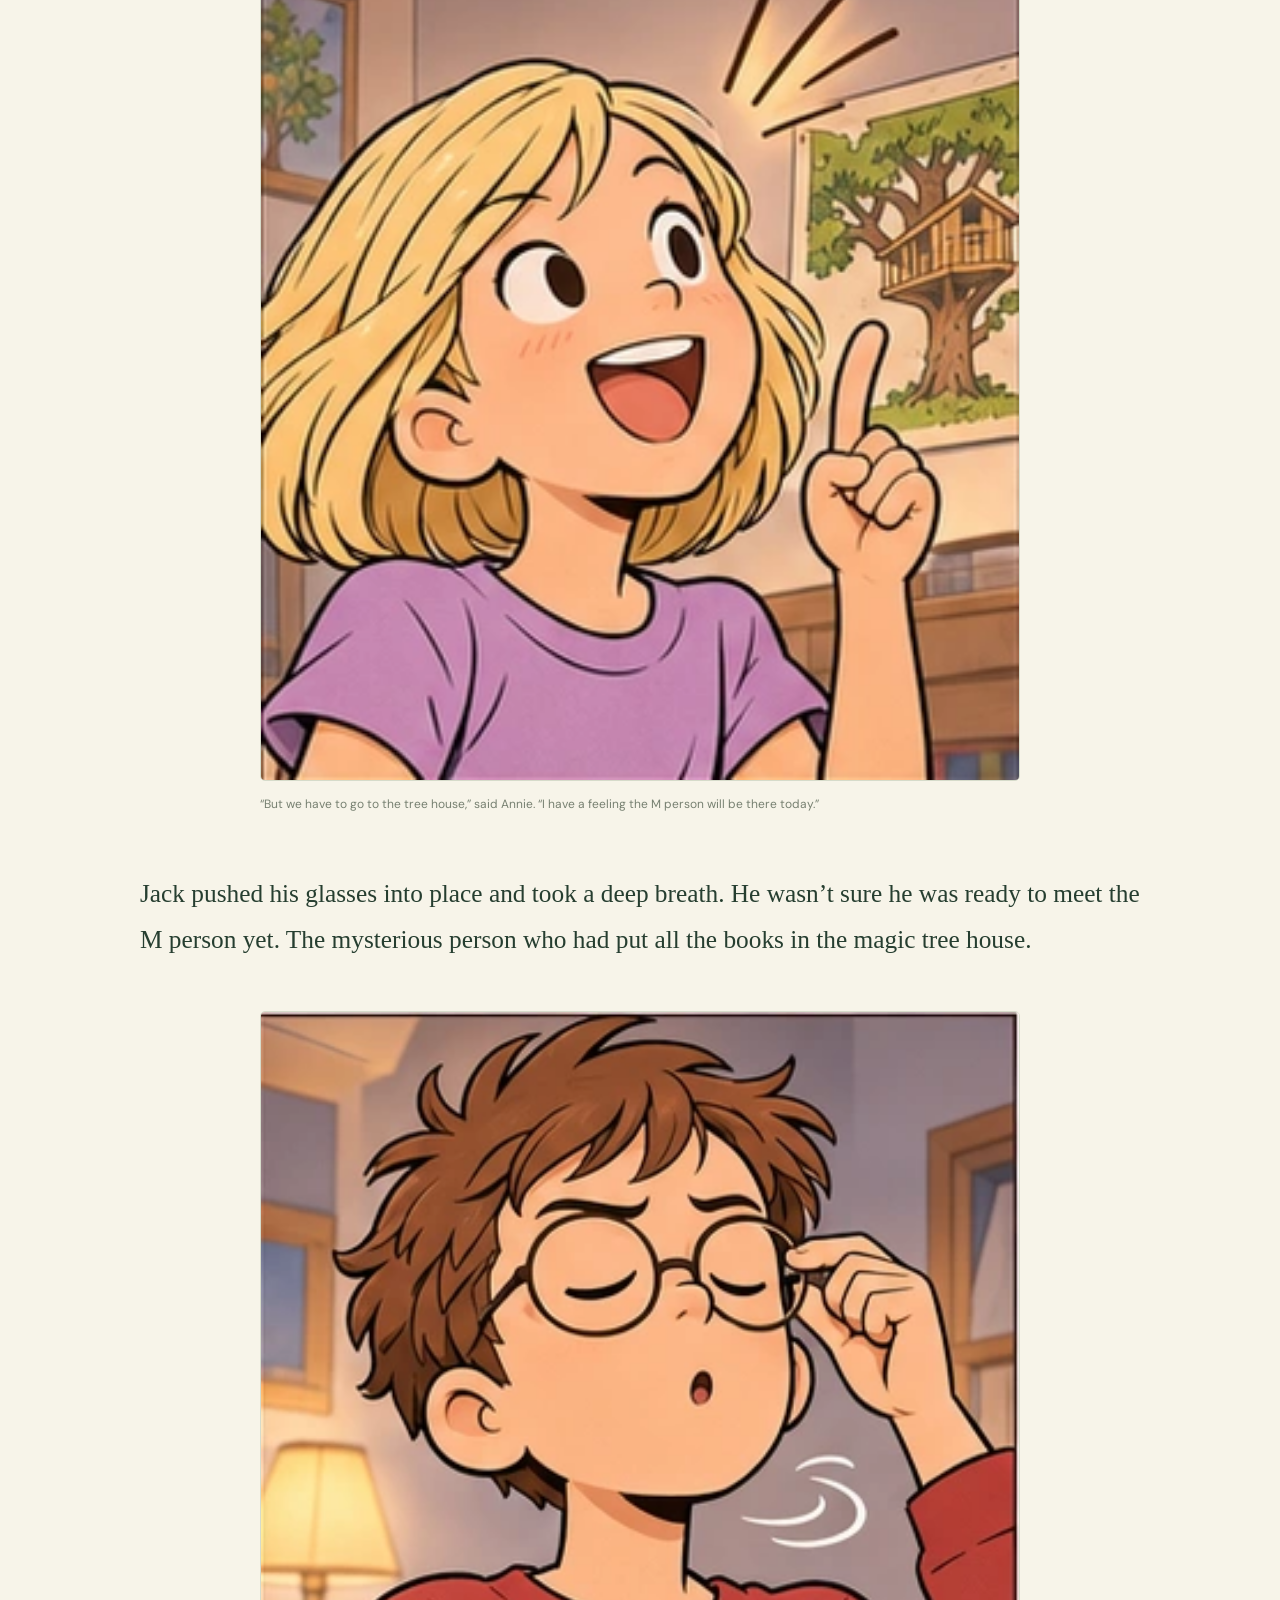
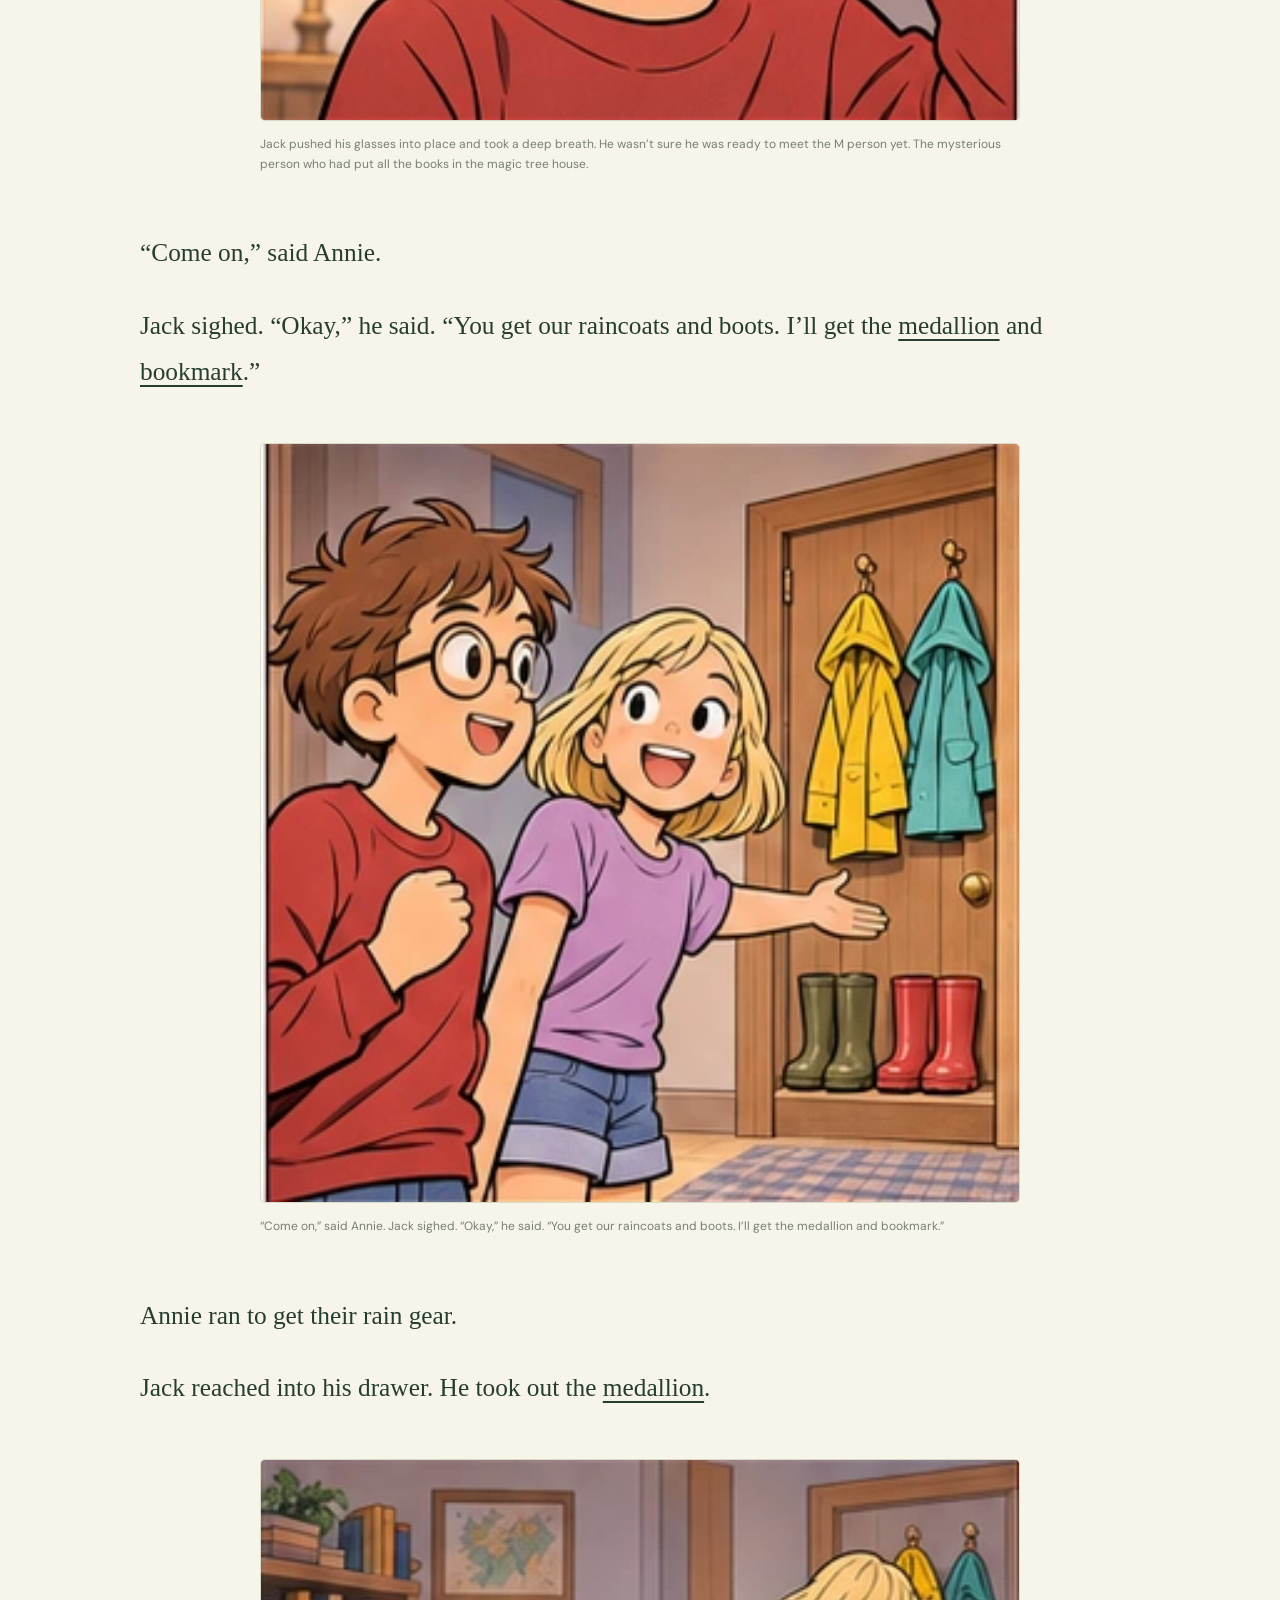
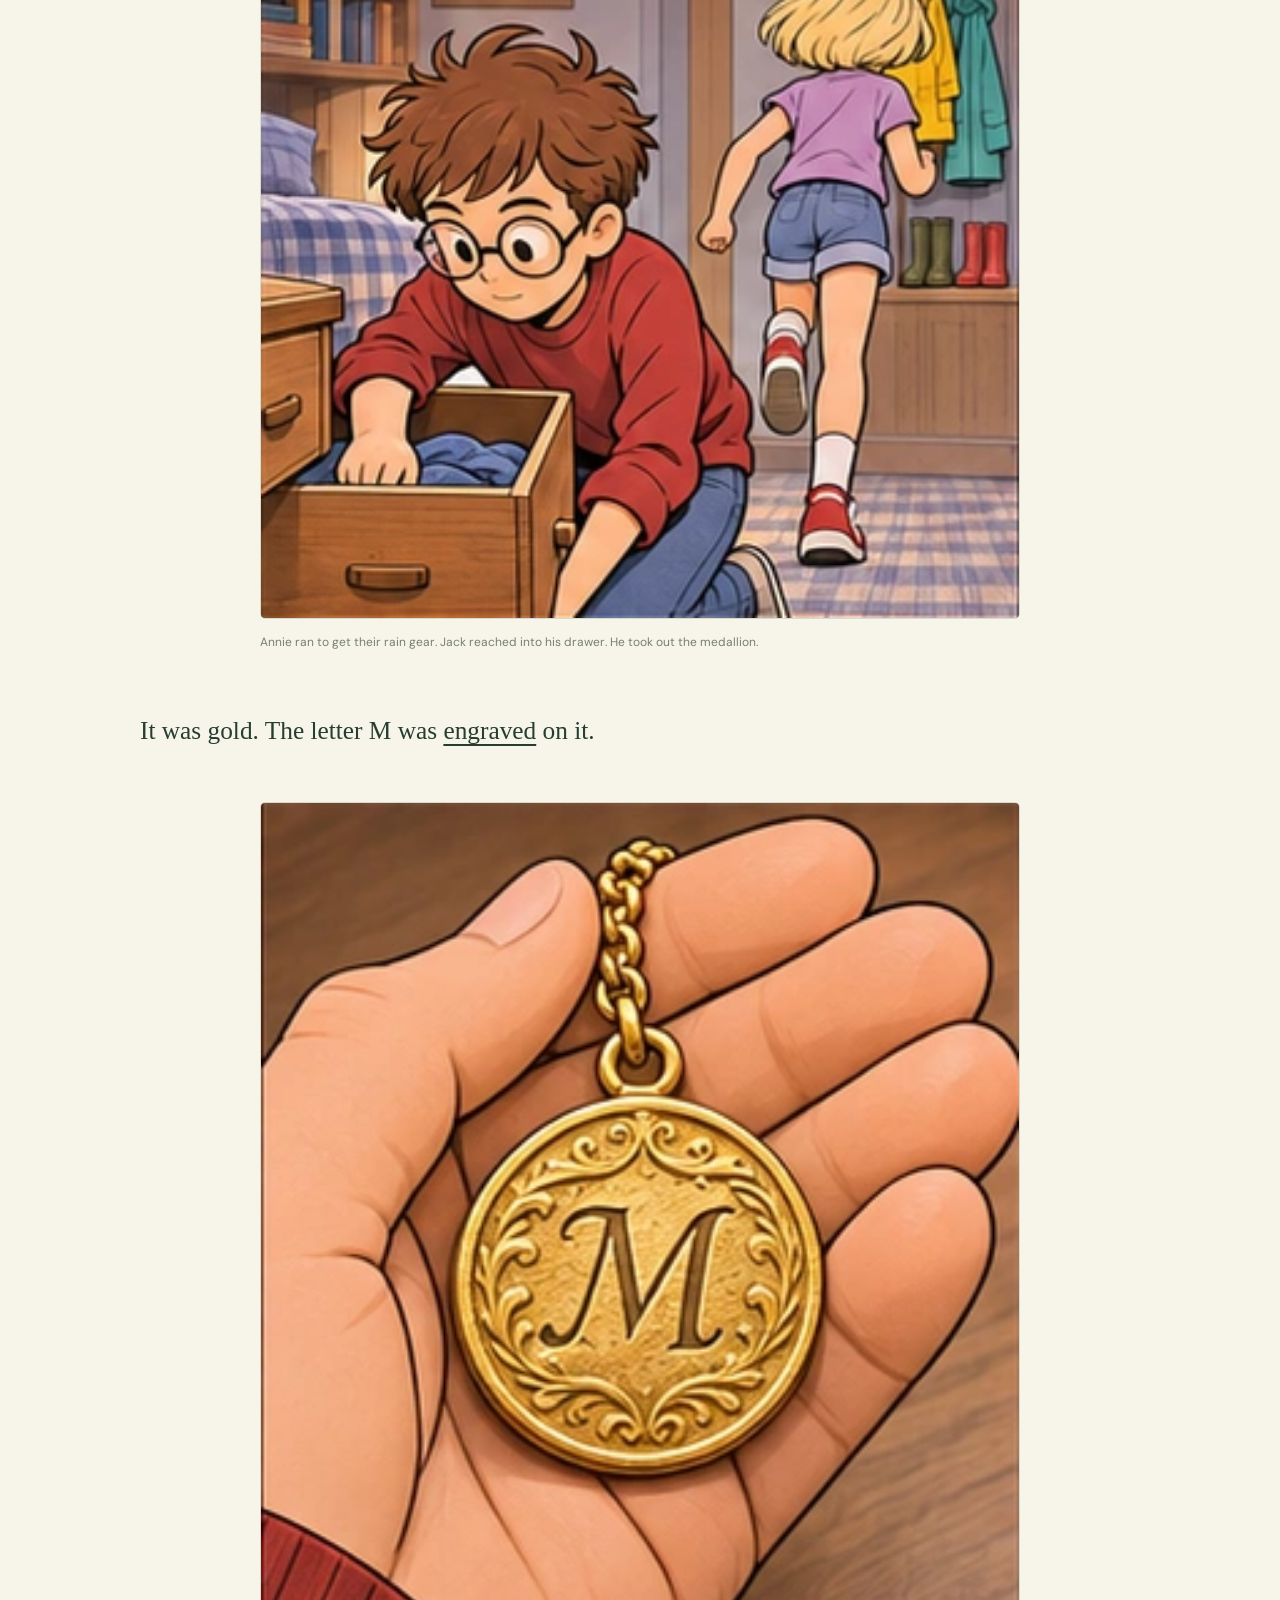
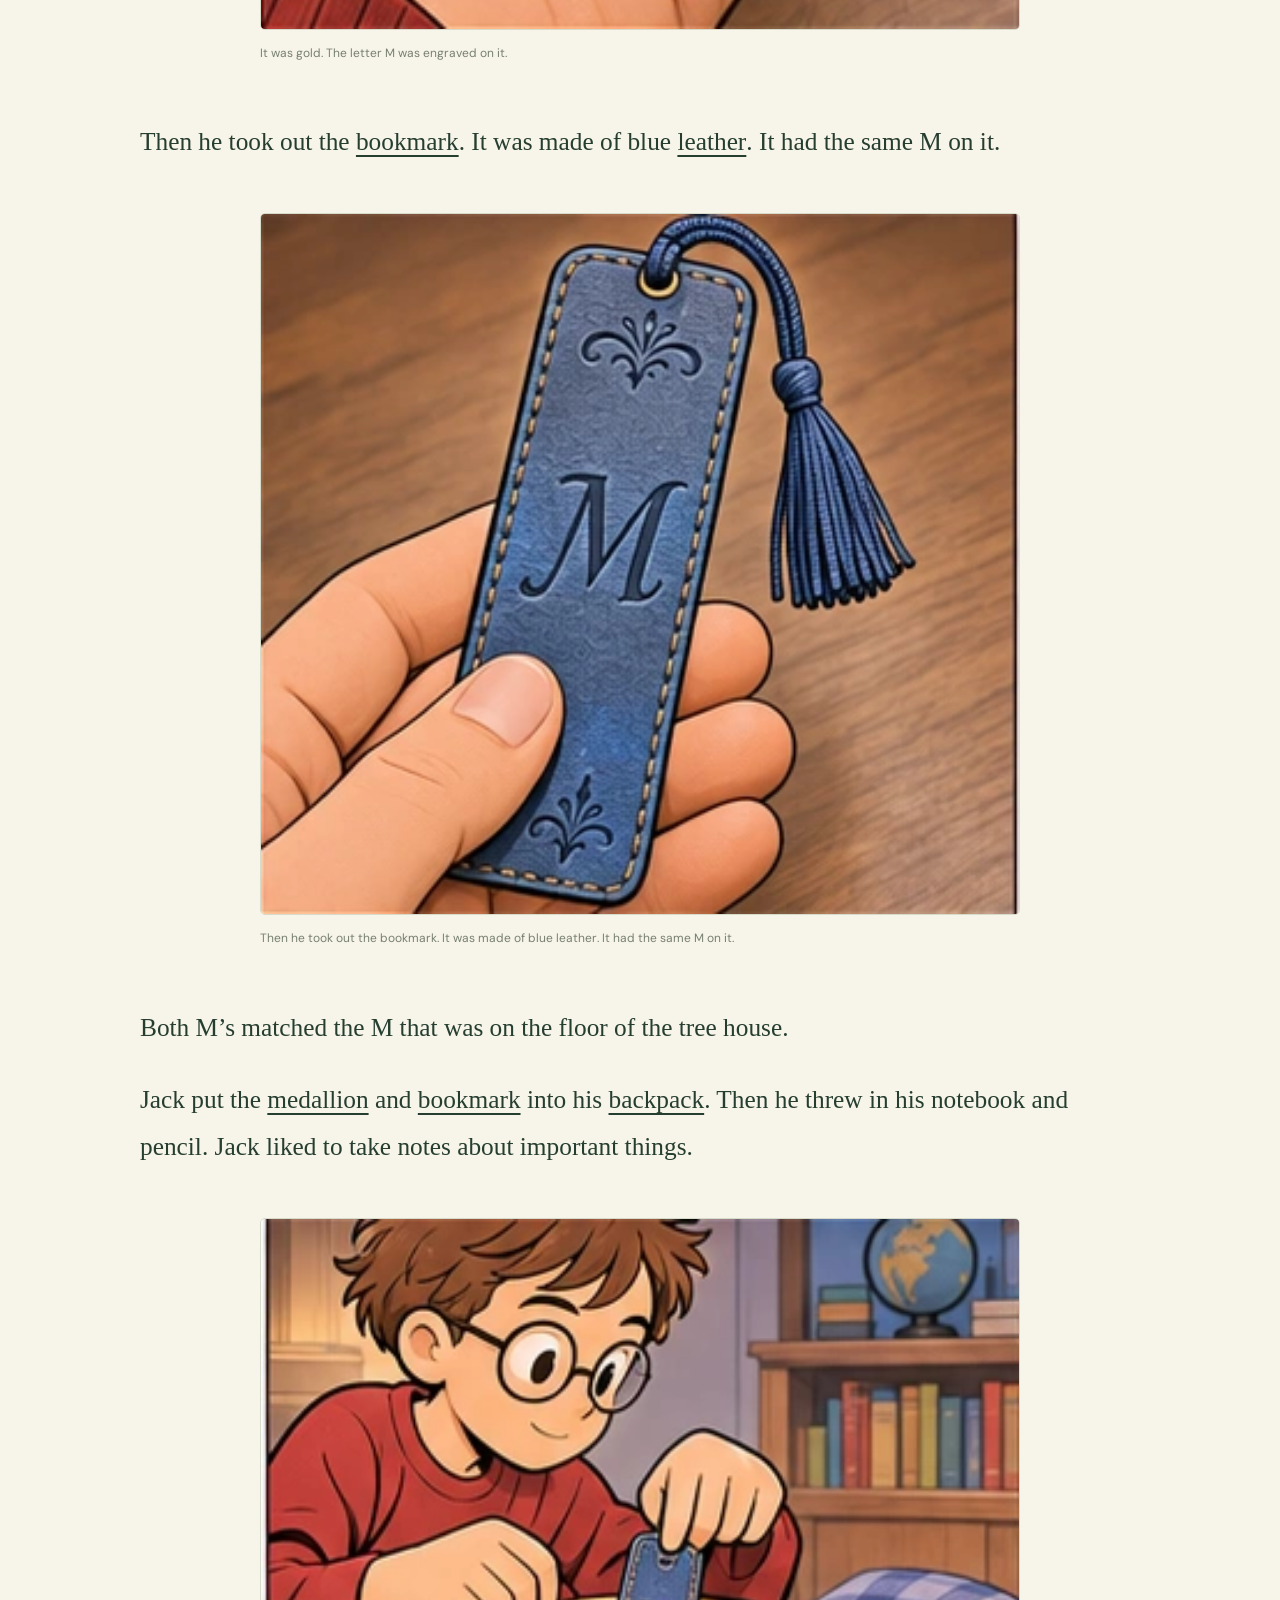
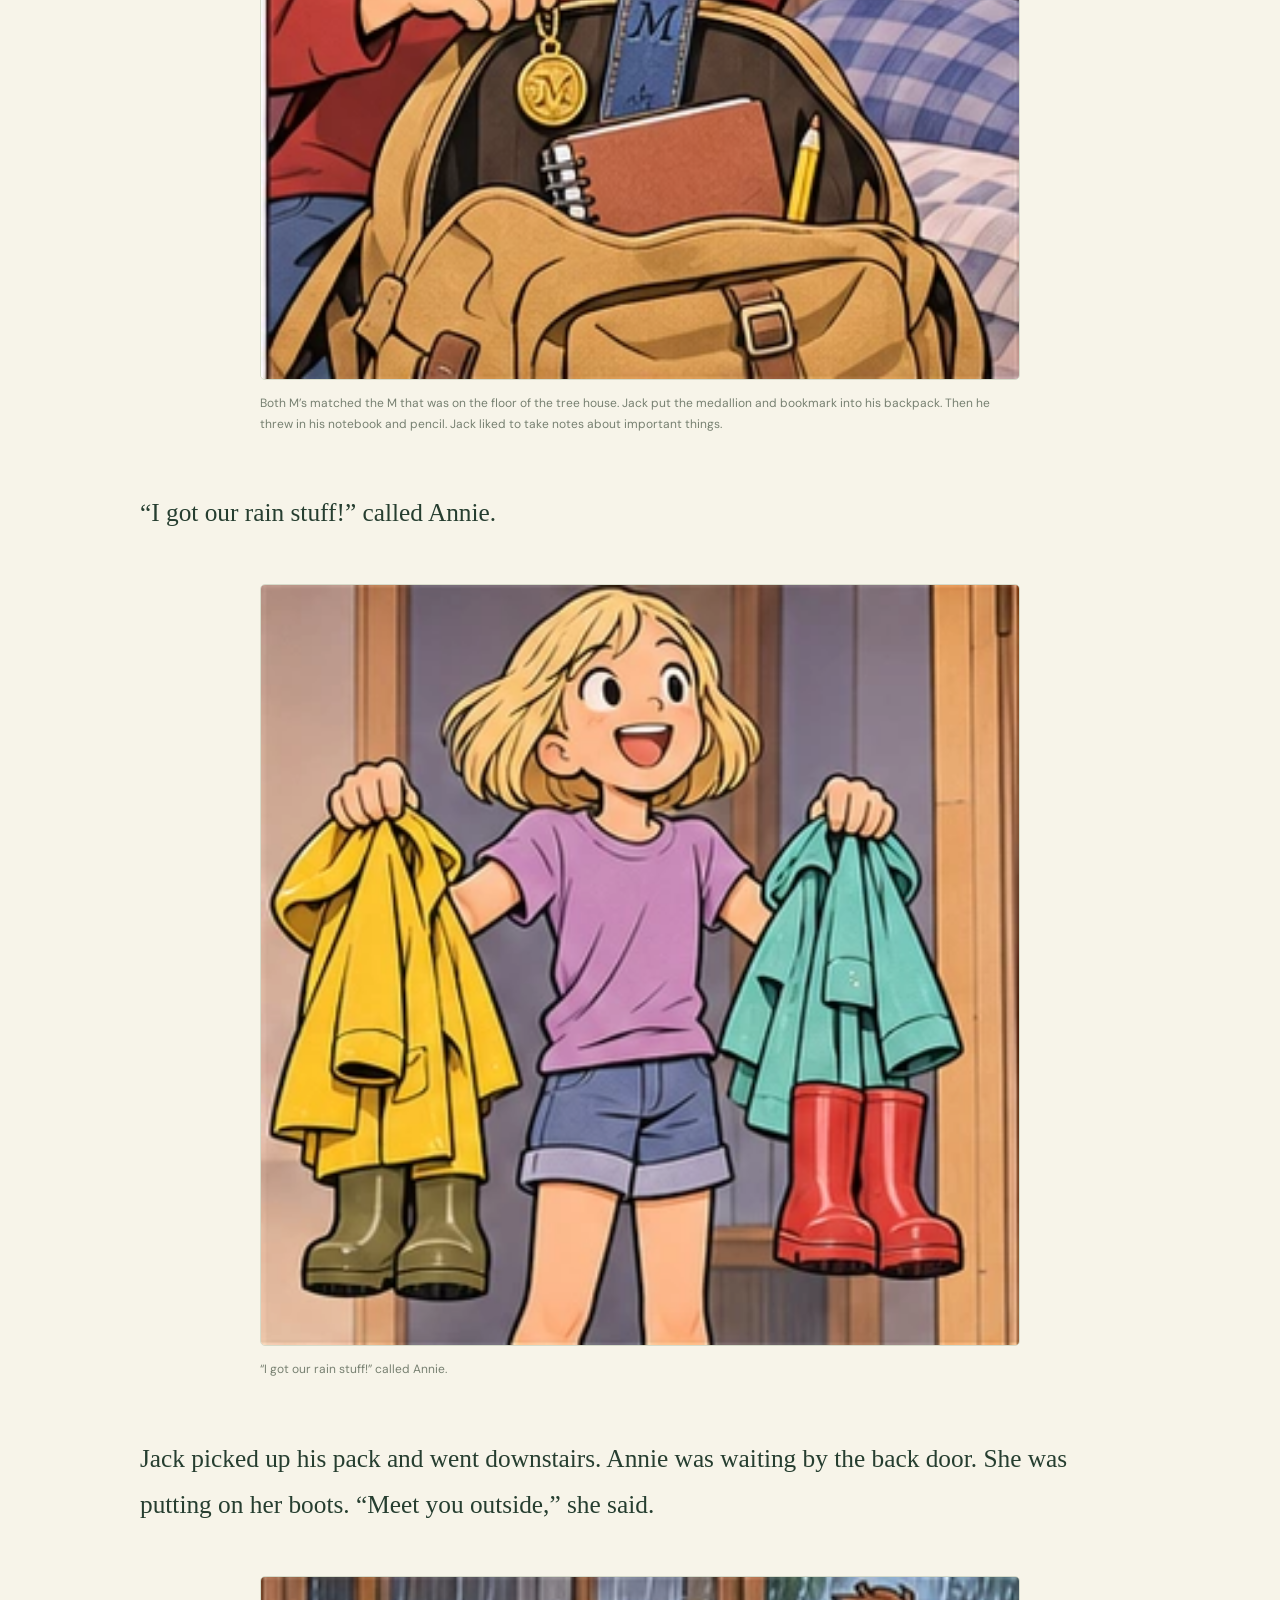
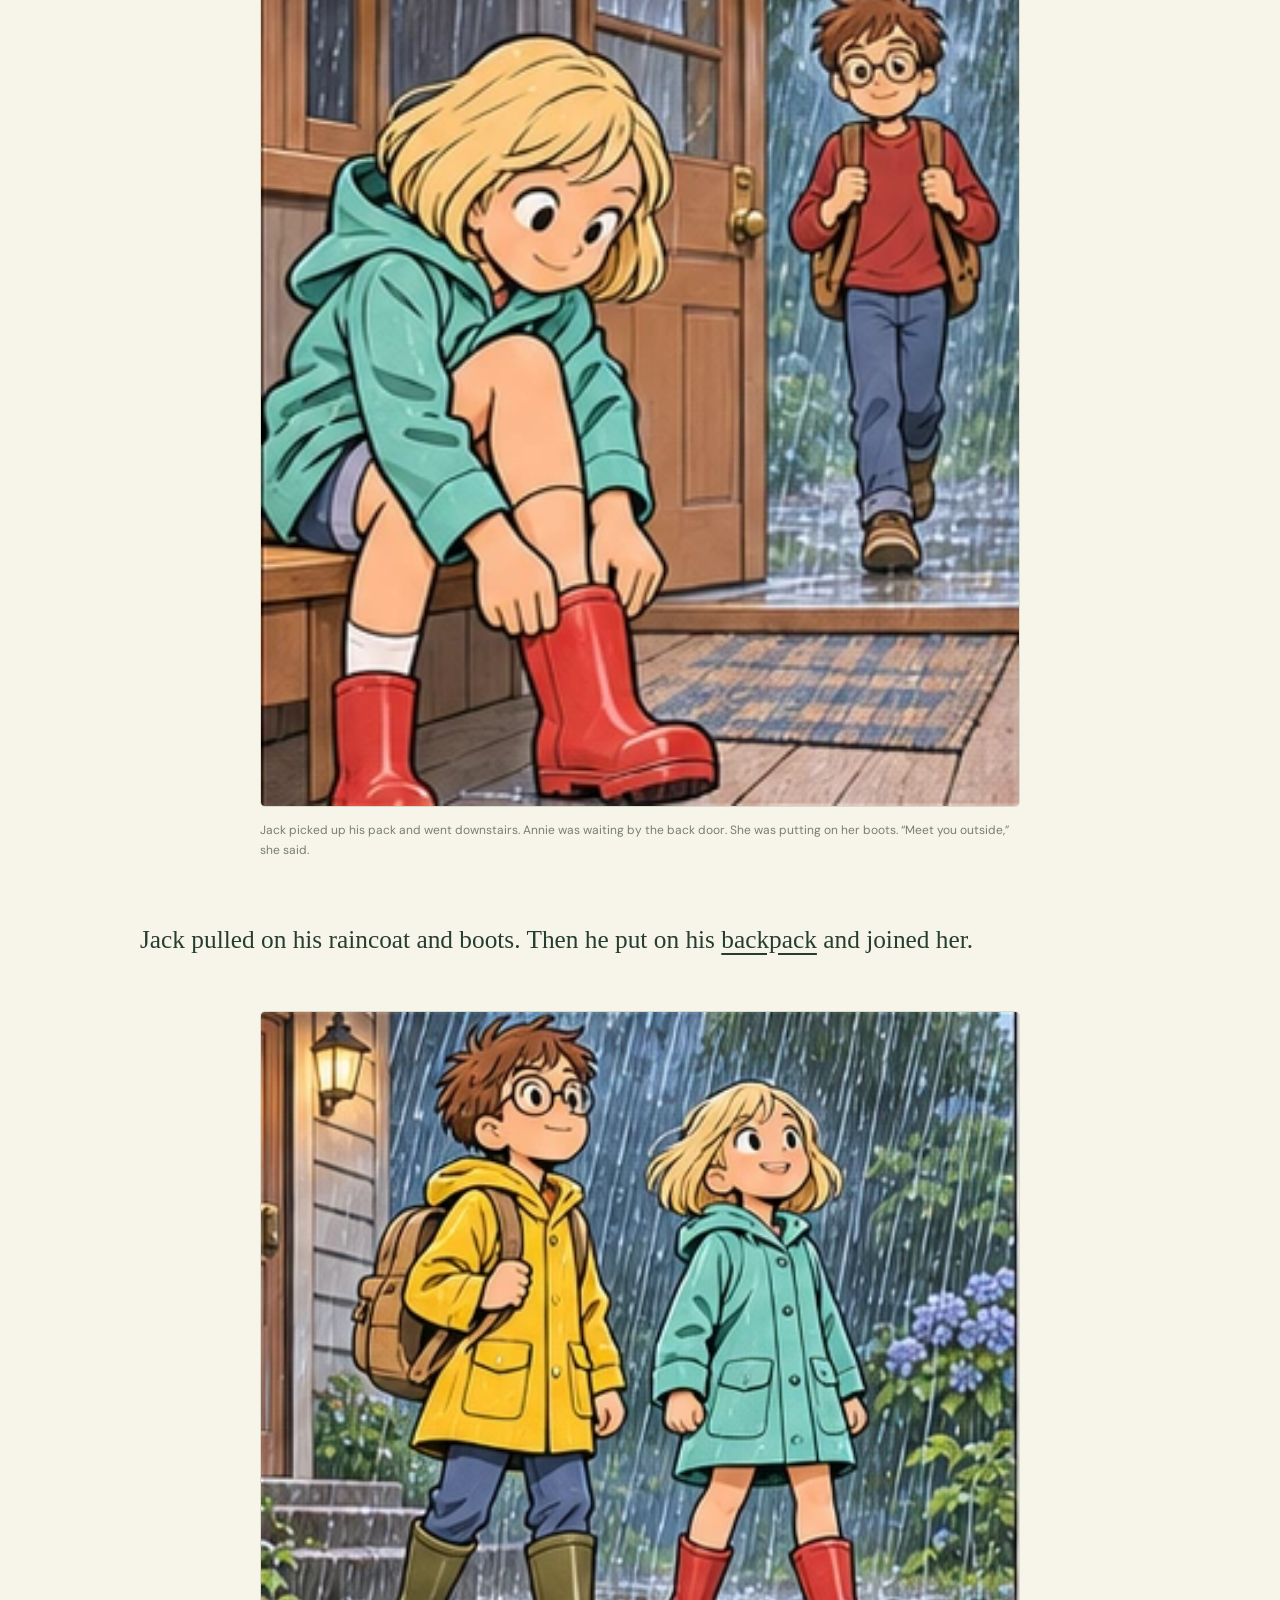
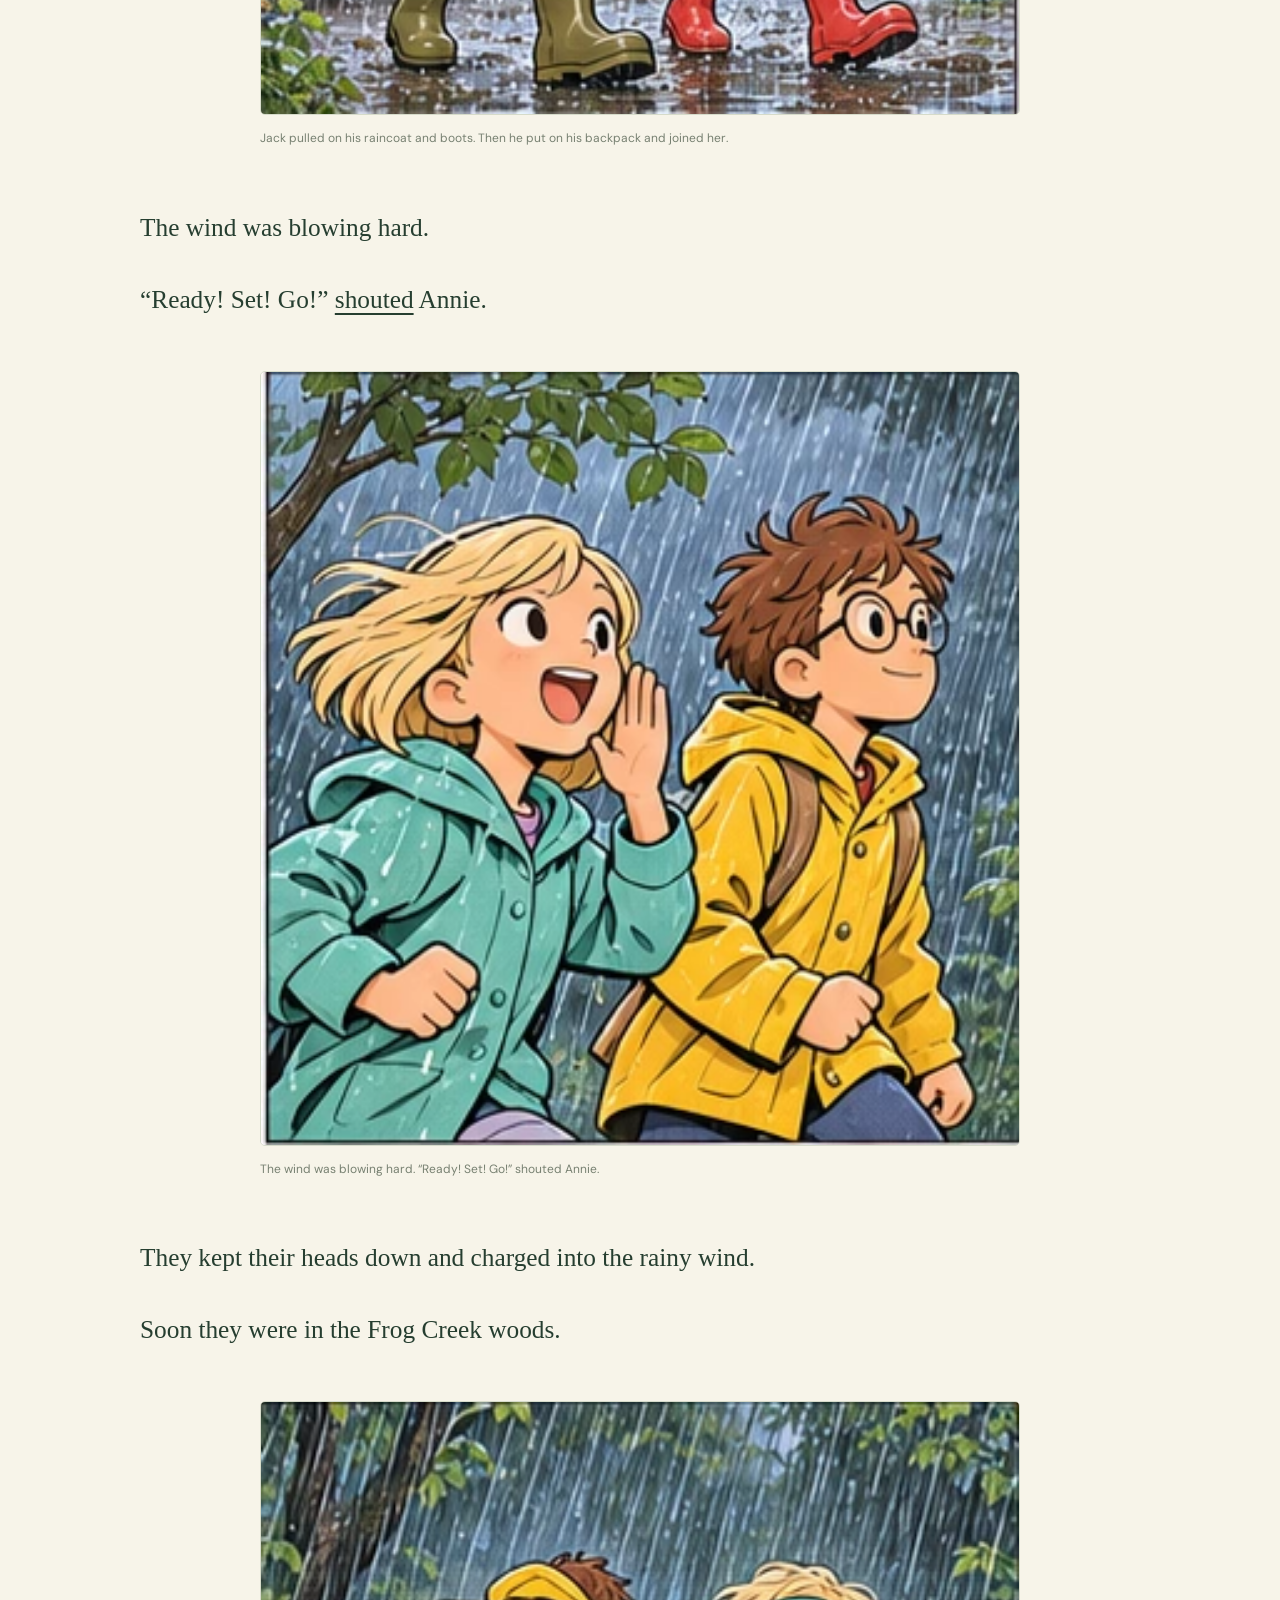
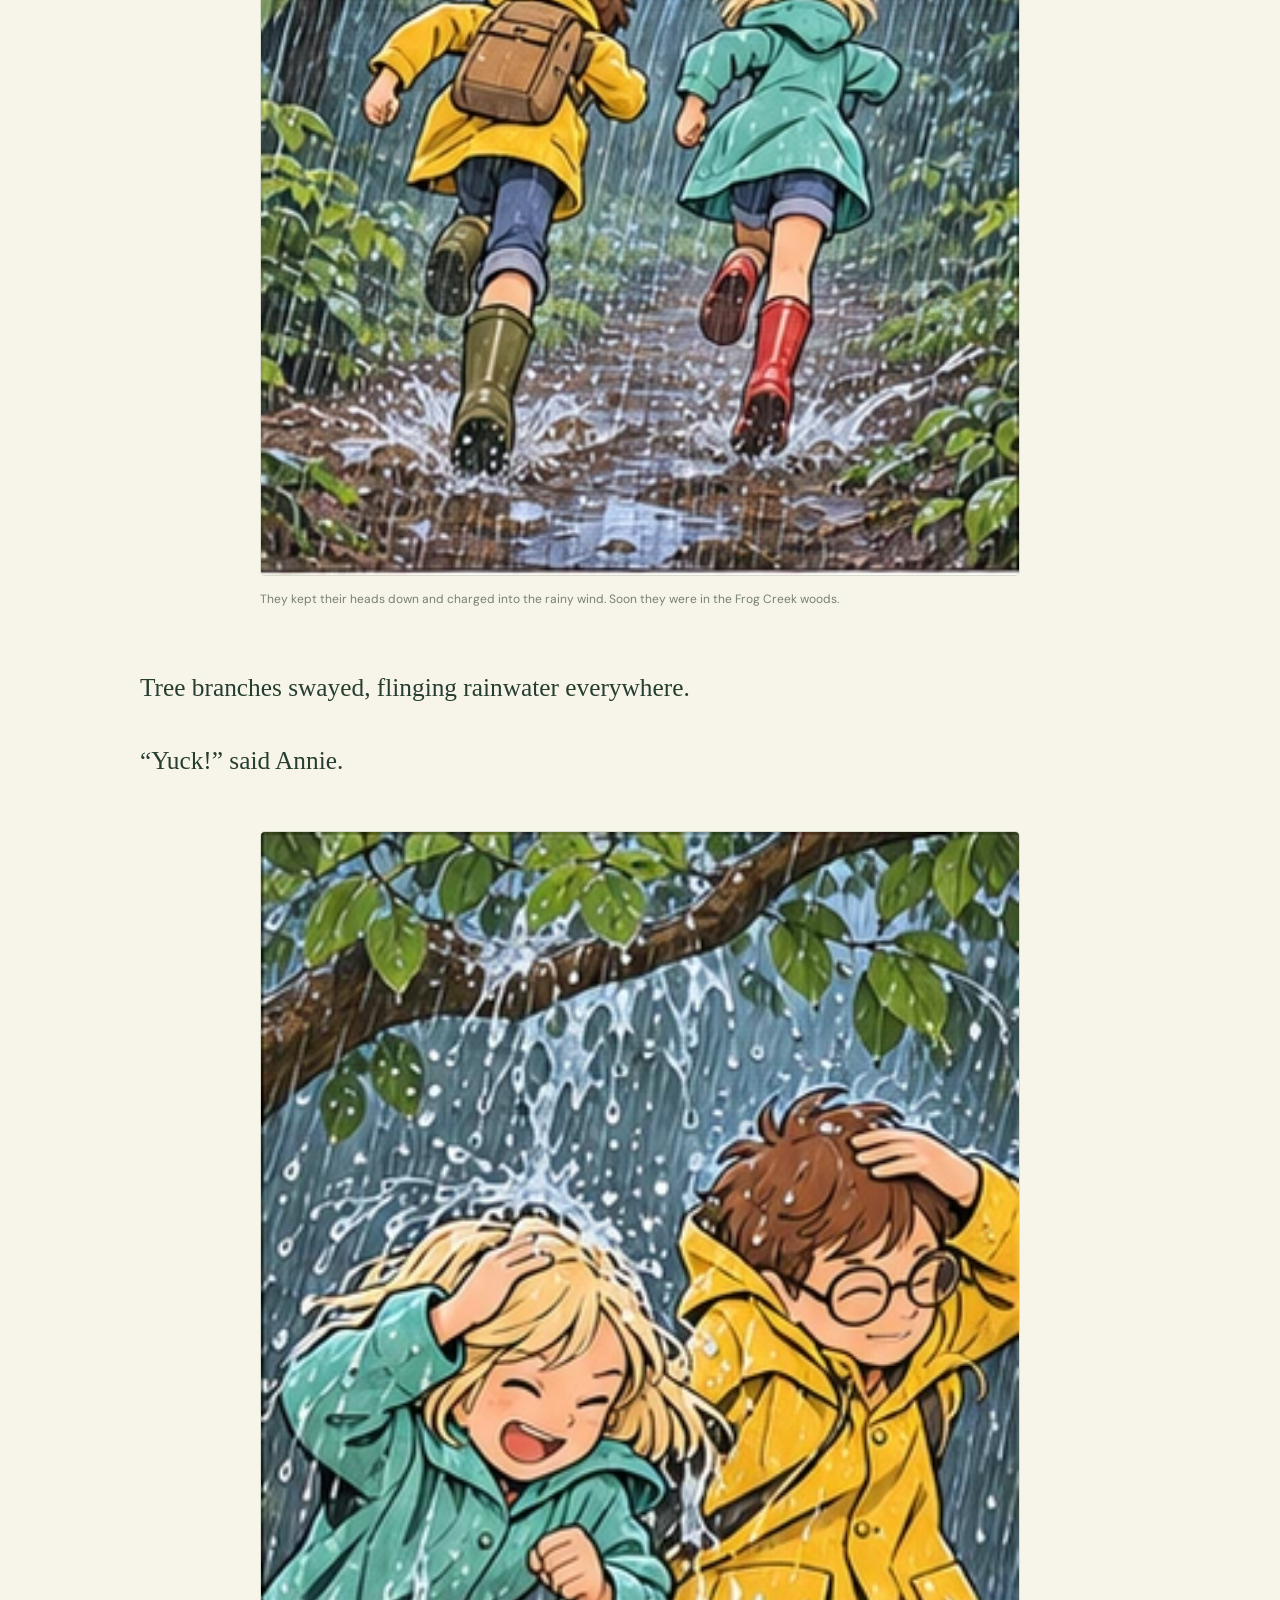
==== commit 4dbbca23: "Add return to Frog Creek scenes 289 through 304" ====
--- a/part-01-01.html
+++ b/part-01-01.html
@@ -1,6 +1,6 @@
 <!DOCTYPE html>
 
-<html data-story-id="mth04-reading-room" lang="ko"><head><meta charset="utf-8"/><meta content="width=device-width,initial-scale=1,viewport-fit=cover" name="viewport"/><meta content="#263e30" name="theme-color"/><meta content="한 페이지에서 만나는 이야기와 장면" name="description"/><title>Chapter 1 · Part 1 — Too Late! · Pirates Past Noon</title><link href="style.css?v=20c53138d40f" rel="stylesheet"/><script defer="" src="app.js?v=20c53138d40f"></script><script defer="" src="pwa.js?v=20c53138d40f"></script><link href="manifest.webmanifest" rel="manifest"/><meta content="yes" name="mobile-web-app-capable"/><meta content="yes" name="apple-mobile-web-app-capable"/><meta content="Pirates Past Noon" name="apple-mobile-web-app-title"/><meta content="black-translucent" name="apple-mobile-web-app-status-bar-style"/><link href="assets/app-icon-180.png" rel="apple-touch-icon"/><link href="assets/app-icon-192.png" rel="icon" sizes="192x192" type="image/png"/><link href="learning.css" rel="stylesheet"/><script defer="" src="learning.js"></script></head>
+<html data-story-id="mth04-reading-room" lang="ko"><head><meta charset="utf-8"/><meta content="width=device-width,initial-scale=1,viewport-fit=cover" name="viewport"/><meta content="#263e30" name="theme-color"/><meta content="한 페이지에서 만나는 이야기와 장면" name="description"/><title>Chapter 1 · Part 1 — Too Late! · Pirates Past Noon</title><link href="style.css?v=3463dd8f24c1" rel="stylesheet"/><script defer="" src="app.js?v=3463dd8f24c1"></script><script defer="" src="pwa.js?v=3463dd8f24c1"></script><link href="manifest.webmanifest" rel="manifest"/><meta content="yes" name="mobile-web-app-capable"/><meta content="yes" name="apple-mobile-web-app-capable"/><meta content="Pirates Past Noon" name="apple-mobile-web-app-title"/><meta content="black-translucent" name="apple-mobile-web-app-status-bar-style"/><link href="assets/app-icon-180.png" rel="apple-touch-icon"/><link href="assets/app-icon-192.png" rel="icon" sizes="192x192" type="image/png"/><link href="learning.css" rel="stylesheet"/><script defer="" src="learning.js"></script></head>
 <body><a class="skip" href="#part-p1">본문으로 이동</a><div aria-label="독서 도구" class="floating-reader" id="floating-reader" role="region"><details class="chapter-menu" id="chapter-menu"><summary>어디로 떠나 볼까요?<span aria-hidden="true">목차 ⌄</span></summary><nav aria-label="전체 이야기 목차" class="toc"><a href="part-01-01.html">Chapter 1 · Part 1 — Too Late!</a><a href="part-01-02.html">Chapter 1 · Part 2 — Too Late!</a><a href="part-02-01.html">Chapter 2 · Part 1 — The Bright Blue Sea</a><a href="part-03-01.html">Chapter 3 · Part 1 — Three Men in a Boat</a><a href="part-04-01.html">Chapter 4 · Part 1 — Vile Booty</a><a href="part-05-01.html">Chapter 5 · Part 1 — The Kid’s Treasure</a><a href="part-06-01.html">Chapter 6 · Part 1 — The Whale’s Eye</a><a href="part-07-01.html">Chapter 7 · Part 1 — Gale’s a-Blowin’</a><a href="part-08-01.html">Chapter 8 · Part 1 — Dig, Dogs, Dig</a><a href="part-08-02.html">Chapter 8 · Part 2 — Dig, Dogs, Dig</a><a href="part-09-01.html">Chapter 9 · Part 1 — The Mysterious M</a><a href="part-10-01.html">Chapter 10 · Part 1 — Treasure Again</a><a href="part-10-02.html">Chapter 10 · Part 2 — Treasure Again</a></nav></details><div class="reading-tools"><div><label for="font-size">글자 크기 <output for="font-size" id="font-value">19pt</output></label></div><div class="size-controls"><button aria-label="글자 크기 줄이기" id="smaller" type="button">A−</button><input aria-label="본문 글자 크기" id="font-size" max="50" min="14" step="1" type="range" value="19"/><button aria-label="글자 크기 늘리기" id="larger" type="button">A+</button></div></div></div>
-<div class="shell"><header class="topbar"><a class="brand" href="#">READ<span>THE READING ROOM</span></a><button id="install-app" type="button">앱 설치</button><button aria-label="어두운 테마로 전환" id="theme" type="button">◐ <span>테마</span></button></header><main><div class="hero"><div class="hero-copy"><span class="eyebrow">OPEN A BOOK. FIND A WORLD.</span><h1 lang="en">Pirates Past Noon</h1><p class="hero-desc">한 페이지에서 만나는 이야기와 장면</p><a class="start" href="#part-p1">이야기 읽기 <span>↗</span></a><div class="stats"><span><b>10</b> CHAPTERS</span><span><b>288</b> ILLUSTRATIONS</span></div></div><div class="hero-art"><img alt="Jack watches the rain from his bedroom." height="306" src="assets/scene-0001.webp?v=20c53138d40f" width="304"/><span class="art-note">A little curiosity. A whole new world.</span></div></div><p class="reader-links"><a href="characters.html">등장인물 일관성 시트</a></p><article><h2>Chapter 1 · Part 1 — Too Late!</h2><p class="story-text" id="part-p1"><span class="sentence">Jack <button aria-expanded="false" class="vocab-word" data-word="stared">stared</button> out his bedroom window. The rain kept falling. And falling.</span></p><figure><a href="assets/scene-0001.webp?v=20c53138d40f" rel="noopener" target="_blank"><img alt="Jack watches the rain from his bedroom." height="306" loading="lazy" src="assets/scene-0001.webp?v=20c53138d40f" width="304"/></a><figcaption>Jack stared out his bedroom window. The rain kept falling. And falling.</figcaption></figure><p class="story-text" id="part-p2"><span class="sentence">“The TV said it would stop by noon,” said Annie, his seven-year-old sister.</span></p><p class="story-text" id="part-p3"><span class="sentence">“It’s already past noon,” said Jack.</span></p><figure><a href="assets/scene-0002.webp?v=20c53138d40f" rel="noopener" target="_blank"><img alt="Annie talks to Jack by the rainy window." height="306" loading="lazy" src="assets/scene-0002.webp?v=20c53138d40f" width="304"/></a><figcaption>“The TV said it would stop by noon,” said Annie, his seven-year-old sister. “It’s already past noon,” said Jack.</figcaption></figure><p class="story-text" id="part-p4"><span class="sentence">“But we have to go to the tree house,” said Annie. “I have a feeling the M person will be there today.”</span></p><figure><a href="assets/scene-0003.webp?v=20c53138d40f" rel="noopener" target="_blank"><img alt="Annie wants to visit the tree house." height="306" loading="lazy" src="assets/scene-0003.webp?v=20c53138d40f" width="304"/></a><figcaption>“But we have to go to the tree house,” said Annie. “I have a feeling the M person will be there today.”</figcaption></figure><p class="story-text" id="part-p5"><span class="sentence">Jack pushed his glasses into place and took a deep breath. He wasn’t sure he was ready to meet the M person yet. The mysterious person who had put all the books in the magic tree house.</span></p><figure><a href="assets/scene-0004.webp?v=20c53138d40f" rel="noopener" target="_blank"><img alt="Jack adjusts his glasses." height="306" loading="lazy" src="assets/scene-0004.webp?v=20c53138d40f" width="305"/></a><figcaption>Jack pushed his glasses into place and took a deep breath. He wasn’t sure he was ready to meet the M person yet. The mysterious person who had put all the books in the magic tree house.</figcaption></figure><p class="story-text" id="part-p6"><span class="sentence">“Come on,” said Annie.</span></p><p class="story-text" id="part-p7"><span class="sentence">Jack sighed. “Okay,” he said. “You get our raincoats and boots. I’ll get the <button aria-expanded="false" class="vocab-word" data-word="medallion">medallion</button> and <button aria-expanded="false" class="vocab-word" data-word="bookmark">bookmark</button>.”</span></p><figure><a href="assets/scene-0005.webp?v=20c53138d40f" rel="noopener" target="_blank"><img alt="The children prepare to leave." height="307" loading="lazy" src="assets/scene-0005.webp?v=20c53138d40f" width="304"/></a><figcaption>“Come on,” said Annie. Jack sighed. “Okay,” he said. “You get our raincoats and boots. I’ll get the medallion and bookmark.”</figcaption></figure><p class="story-text" id="part-p8"><span class="sentence">Annie ran to get their rain gear.</span></p><p class="story-text" id="part-p9"><span class="sentence">Jack reached into his drawer. He took out the <button aria-expanded="false" class="vocab-word" data-word="medallion">medallion</button>.</span></p><figure><a href="assets/scene-0006.webp?v=20c53138d40f" rel="noopener" target="_blank"><img alt="Jack opens his drawer as Annie gets their rain gear." height="307" loading="lazy" src="assets/scene-0006.webp?v=20c53138d40f" width="304"/></a><figcaption>Annie ran to get their rain gear. Jack reached into his drawer. He took out the medallion.</figcaption></figure><p class="story-text" id="part-p10"><span class="sentence">It was gold. The letter M was <button aria-expanded="false" class="vocab-word" data-word="engraved">engraved</button> on it.</span></p><figure><a href="assets/scene-0007.webp?v=20c53138d40f" rel="noopener" target="_blank"><img alt="The gold medallion is marked M." height="307" loading="lazy" src="assets/scene-0007.webp?v=20c53138d40f" width="304"/></a><figcaption>It was gold. The letter M was engraved on it.</figcaption></figure><p class="story-text" id="part-p11"><span class="sentence">Then he took out the <button aria-expanded="false" class="vocab-word" data-word="bookmark">bookmark</button>. It was made of blue <button aria-expanded="false" class="vocab-word" data-word="leather">leather</button>. It had the same M on it.</span></p><figure><a href="assets/scene-0008.webp?v=20c53138d40f" rel="noopener" target="_blank"><img alt="The blue leather bookmark is marked M." height="307" loading="lazy" src="assets/scene-0008.webp?v=20c53138d40f" width="305"/></a><figcaption>Then he took out the bookmark. It was made of blue leather. It had the same M on it.</figcaption></figure><p class="story-text" id="part-p12"><span class="sentence">Both M’s matched the M that was on the floor of the tree house.</span></p><p class="story-text" id="part-p13"><span class="sentence">Jack put the <button aria-expanded="false" class="vocab-word" data-word="medallion">medallion</button> and <button aria-expanded="false" class="vocab-word" data-word="bookmark">bookmark</button> into his <button aria-expanded="false" class="vocab-word" data-word="backpack">backpack</button>. Then he threw in his notebook and pencil. Jack liked to take notes about important things.</span></p><figure><a href="assets/scene-0009.webp?v=20c53138d40f" rel="noopener" target="_blank"><img alt="Jack packs his bag." height="307" loading="lazy" src="assets/scene-0009.webp?v=20c53138d40f" width="304"/></a><figcaption>Both M’s matched the M that was on the floor of the tree house. Jack put the medallion and bookmark into his backpack. Then he threw in his notebook and pencil. Jack liked to take notes about important things.</figcaption></figure><p class="story-text" id="part-p14"><span class="sentence">“I got our rain stuff!” called Annie.</span></p><figure><a href="assets/scene-0010.webp?v=20c53138d40f" rel="noopener" target="_blank"><img alt="Annie brings their rain gear." height="307" loading="lazy" src="assets/scene-0010.webp?v=20c53138d40f" width="304"/></a><figcaption>“I got our rain stuff!” called Annie.</figcaption></figure><p class="story-text" id="part-p15"><span class="sentence">Jack picked up his pack and went downstairs. Annie was waiting by the back door. She was putting on her boots. “Meet you outside,” she said.</span></p><figure><a href="assets/scene-0011.webp?v=20c53138d40f" rel="noopener" target="_blank"><img alt="Annie puts on her boots." height="307" loading="lazy" src="assets/scene-0011.webp?v=20c53138d40f" width="304"/></a><figcaption>Jack picked up his pack and went downstairs. Annie was waiting by the back door. She was putting on her boots. “Meet you outside,” she said.</figcaption></figure><p class="story-text" id="part-p16"><span class="sentence">Jack pulled on his raincoat and boots. Then he put on his <button aria-expanded="false" class="vocab-word" data-word="backpack">backpack</button> and joined her.</span></p><figure><a href="assets/scene-0012.webp?v=20c53138d40f" rel="noopener" target="_blank"><img alt="Jack and Annie step outside in raincoats." height="307" loading="lazy" src="assets/scene-0012.webp?v=20c53138d40f" width="305"/></a><figcaption>Jack pulled on his raincoat and boots. Then he put on his backpack and joined her.</figcaption></figure><p class="story-text" id="part-p17"><span class="sentence">The wind was blowing hard.</span></p><p class="story-text" id="part-p18"><span class="sentence">“Ready! Set! Go!” <button aria-expanded="false" class="vocab-word" data-word="shouted">shouted</button> Annie.</span></p><figure><a href="assets/scene-0013.webp?v=20c53138d40f" rel="noopener" target="_blank"><img alt="Annie calls out in the wind." height="307" loading="lazy" src="assets/scene-0013.webp?v=20c53138d40f" width="304"/></a><figcaption>The wind was blowing hard. “Ready! Set! Go!” shouted Annie.</figcaption></figure><p class="story-text" id="part-p19"><span class="sentence">They kept their heads down and charged into the rainy wind.</span></p><p class="story-text" id="part-p20"><span class="sentence">Soon they were in the Frog Creek woods.</span></p><figure><a href="assets/scene-0014.webp?v=20c53138d40f" rel="noopener" target="_blank"><img alt="The children run into the woods." height="307" loading="lazy" src="assets/scene-0014.webp?v=20c53138d40f" width="304"/></a><figcaption>They kept their heads down and charged into the rainy wind. Soon they were in the Frog Creek woods.</figcaption></figure><p class="story-text" id="part-p21"><span class="sentence">Tree branches swayed, flinging rainwater everywhere.</span></p><p class="story-text" id="part-p22"><span class="sentence">“Yuck!” said Annie.</span></p><figure><a href="assets/scene-0015.webp?v=20c53138d40f" rel="noopener" target="_blank"><img alt="Rain falls from the branches." height="307" loading="lazy" src="assets/scene-0015.webp?v=20c53138d40f" width="304"/></a><figcaption>Tree branches swayed, flinging rainwater everywhere. “Yuck!” said Annie.</figcaption></figure><p class="story-text" id="part-p23"><span class="sentence">They splashed through puddles. Until they came to the tallest oak tree in the woods.</span></p><figure><a href="assets/scene-0016.webp?v=20c53138d40f" rel="noopener" target="_blank"><img alt="The children approach the tall oak tree." height="307" loading="lazy" src="assets/scene-0016.webp?v=20c53138d40f" width="305"/></a><figcaption>They splashed through puddles. Until they came to the tallest oak tree in the woods.</figcaption></figure><p class="story-text" id="part-p24"><span class="sentence">They looked up.</span></p><p class="story-text" id="part-p25"><span class="sentence">Tucked between two branches was the tree house. It looked dark and lonely against the stormy sky.</span></p><figure><a href="assets/scene-0017.webp?v=20c53138d40f" rel="noopener" target="_blank"><img alt="" height="303" loading="lazy" src="assets/scene-0017.webp?v=20c53138d40f" width="307"/></a><figcaption>They looked up. Tucked between two branches was the tree house. It looked dark and lonely against the stormy sky.</figcaption></figure><p class="story-text" id="part-p26"><span class="sentence">Hanging from the tree house was a rope <button aria-expanded="false" class="vocab-word" data-word="ladder">ladder</button>. It was blowing in the wind.</span></p><figure><a href="assets/scene-0018.webp?v=20c53138d40f" rel="noopener" target="_blank"><img alt="" height="303" loading="lazy" src="assets/scene-0018.webp?v=20c53138d40f" width="307"/></a><figcaption>Hanging from the tree house was a rope ladder. It was blowing in the wind.</figcaption></figure><p class="story-text" id="part-p27"><span class="sentence">Jack thought of all the books up there. He hoped they weren’t getting wet.</span></p><figure><a href="assets/scene-0019.webp?v=20c53138d40f" rel="noopener" target="_blank"><img alt="" height="303" loading="lazy" src="assets/scene-0019.webp?v=20c53138d40f" width="307"/></a><figcaption>Jack thought of all the books up there. He hoped they weren’t getting wet.</figcaption></figure><p class="story-text" id="part-p28"><span class="sentence">“The M person’s been there,” said Annie.</span></p><p class="story-text" id="part-p29"><span class="sentence">Jack caught his breath. “How can you tell?” he said.</span></p><figure><a href="assets/scene-0020.webp?v=20c53138d40f" rel="noopener" target="_blank"><img alt="" height="303" loading="lazy" src="assets/scene-0020.webp?v=20c53138d40f" width="308"/></a><figcaption>“The M person’s been there,” said Annie. Jack caught his breath. “How can you tell?” he said.</figcaption></figure><p class="story-text" id="part-p30"><span class="sentence">“I can feel it,” she <button aria-expanded="false" class="vocab-word" data-word="whispered">whispered</button>.</span></p><p class="story-text" id="part-p31"><span class="sentence">She <button aria-expanded="false" class="vocab-word" data-word="grabbed">grabbed</button> the rope <button aria-expanded="false" class="vocab-word" data-word="ladder">ladder</button> and started up. Jack followed.</span></p><figure><a href="assets/scene-0021.webp?v=20c53138d40f" rel="noopener" target="_blank"><img alt="" height="304" loading="lazy" src="assets/scene-0021.webp?v=20c53138d40f" width="307"/></a><figcaption>“I can feel it,” she whispered. She grabbed the rope ladder and started up. Jack followed.</figcaption></figure><p class="story-text" id="part-p32"><span class="sentence">Inside the tree house it was chilly and damp.</span></p><p class="story-text" id="part-p33"><span class="sentence">But the books were dry. They were all neatly stacked along the wall. Just the way they had been the day before.</span></p><figure><a href="assets/scene-0022.webp?v=20c53138d40f" rel="noopener" target="_blank"><img alt="" height="304" loading="lazy" src="assets/scene-0022.webp?v=20c53138d40f" width="307"/></a><figcaption>Inside the tree house it was chilly and damp. But the books were dry. They were all neatly stacked along the wall. Just the way they had been the day before.</figcaption></figure><p class="story-text" id="part-p34"><span class="sentence">Annie picked up a castle book on top of one stack. It had taken them to the time of castles.</span></p><figure><a href="assets/scene-0023.webp?v=20c53138d40f" rel="noopener" target="_blank"><img alt="" height="304" loading="lazy" src="assets/scene-0023.webp?v=20c53138d40f" width="307"/></a><figcaption>Annie picked up a castle book on top of one stack. It had taken them to the time of castles.</figcaption></figure><p class="story-text" id="part-p35"><span class="sentence">“Remember the knight?”</span></p></article><div class="end-note"><nav class="part-links"><a href="index.html">전체 목차</a><a href="part-01-02.html">다음 파트 →</a></nav></div></main><footer>ILLUSTRATED READING ROOM<br/><small>제공된 원문 · AI 제작 삽화</small></footer></div>
+<div class="shell"><header class="topbar"><a class="brand" href="#">READ<span>THE READING ROOM</span></a><button id="install-app" type="button">앱 설치</button><button aria-label="어두운 테마로 전환" id="theme" type="button">◐ <span>테마</span></button></header><main><div class="hero"><div class="hero-copy"><span class="eyebrow">OPEN A BOOK. FIND A WORLD.</span><h1 lang="en">Pirates Past Noon</h1><p class="hero-desc">한 페이지에서 만나는 이야기와 장면</p><a class="start" href="#part-p1">이야기 읽기 <span>↗</span></a><div class="stats"><span><b>10</b> CHAPTERS</span><span><b>304</b> ILLUSTRATIONS</span></div></div><div class="hero-art"><img alt="Jack watches the rain from his bedroom." height="306" src="assets/scene-0001.webp?v=3463dd8f24c1" width="304"/><span class="art-note">A little curiosity. A whole new world.</span></div></div><p class="reader-links"><a href="characters.html">등장인물 일관성 시트</a></p><article><h2>Chapter 1 · Part 1 — Too Late!</h2><p class="story-text" id="part-p1"><span class="sentence">Jack <button aria-expanded="false" class="vocab-word" data-word="stared">stared</button> out his bedroom window. The rain kept falling. And falling.</span></p><figure><a href="assets/scene-0001.webp?v=3463dd8f24c1" rel="noopener" target="_blank"><img alt="Jack watches the rain from his bedroom." height="306" loading="lazy" src="assets/scene-0001.webp?v=3463dd8f24c1" width="304"/></a><figcaption>Jack stared out his bedroom window. The rain kept falling. And falling.</figcaption></figure><p class="story-text" id="part-p2"><span class="sentence">“The TV said it would stop by noon,” said Annie, his seven-year-old sister.</span></p><p class="story-text" id="part-p3"><span class="sentence">“It’s already past noon,” said Jack.</span></p><figure><a href="assets/scene-0002.webp?v=3463dd8f24c1" rel="noopener" target="_blank"><img alt="Annie talks to Jack by the rainy window." height="306" loading="lazy" src="assets/scene-0002.webp?v=3463dd8f24c1" width="304"/></a><figcaption>“The TV said it would stop by noon,” said Annie, his seven-year-old sister. “It’s already past noon,” said Jack.</figcaption></figure><p class="story-text" id="part-p4"><span class="sentence">“But we have to go to the tree house,” said Annie. “I have a feeling the M person will be there today.”</span></p><figure><a href="assets/scene-0003.webp?v=3463dd8f24c1" rel="noopener" target="_blank"><img alt="Annie wants to visit the tree house." height="306" loading="lazy" src="assets/scene-0003.webp?v=3463dd8f24c1" width="304"/></a><figcaption>“But we have to go to the tree house,” said Annie. “I have a feeling the M person will be there today.”</figcaption></figure><p class="story-text" id="part-p5"><span class="sentence">Jack pushed his glasses into place and took a deep breath. He wasn’t sure he was ready to meet the M person yet. The mysterious person who had put all the books in the magic tree house.</span></p><figure><a href="assets/scene-0004.webp?v=3463dd8f24c1" rel="noopener" target="_blank"><img alt="Jack adjusts his glasses." height="306" loading="lazy" src="assets/scene-0004.webp?v=3463dd8f24c1" width="305"/></a><figcaption>Jack pushed his glasses into place and took a deep breath. He wasn’t sure he was ready to meet the M person yet. The mysterious person who had put all the books in the magic tree house.</figcaption></figure><p class="story-text" id="part-p6"><span class="sentence">“Come on,” said Annie.</span></p><p class="story-text" id="part-p7"><span class="sentence">Jack sighed. “Okay,” he said. “You get our raincoats and boots. I’ll get the <button aria-expanded="false" class="vocab-word" data-word="medallion">medallion</button> and <button aria-expanded="false" class="vocab-word" data-word="bookmark">bookmark</button>.”</span></p><figure><a href="assets/scene-0005.webp?v=3463dd8f24c1" rel="noopener" target="_blank"><img alt="The children prepare to leave." height="307" loading="lazy" src="assets/scene-0005.webp?v=3463dd8f24c1" width="304"/></a><figcaption>“Come on,” said Annie. Jack sighed. “Okay,” he said. “You get our raincoats and boots. I’ll get the medallion and bookmark.”</figcaption></figure><p class="story-text" id="part-p8"><span class="sentence">Annie ran to get their rain gear.</span></p><p class="story-text" id="part-p9"><span class="sentence">Jack reached into his drawer. He took out the <button aria-expanded="false" class="vocab-word" data-word="medallion">medallion</button>.</span></p><figure><a href="assets/scene-0006.webp?v=3463dd8f24c1" rel="noopener" target="_blank"><img alt="Jack opens his drawer as Annie gets their rain gear." height="307" loading="lazy" src="assets/scene-0006.webp?v=3463dd8f24c1" width="304"/></a><figcaption>Annie ran to get their rain gear. Jack reached into his drawer. He took out the medallion.</figcaption></figure><p class="story-text" id="part-p10"><span class="sentence">It was gold. The letter M was <button aria-expanded="false" class="vocab-word" data-word="engraved">engraved</button> on it.</span></p><figure><a href="assets/scene-0007.webp?v=3463dd8f24c1" rel="noopener" target="_blank"><img alt="The gold medallion is marked M." height="307" loading="lazy" src="assets/scene-0007.webp?v=3463dd8f24c1" width="304"/></a><figcaption>It was gold. The letter M was engraved on it.</figcaption></figure><p class="story-text" id="part-p11"><span class="sentence">Then he took out the <button aria-expanded="false" class="vocab-word" data-word="bookmark">bookmark</button>. It was made of blue <button aria-expanded="false" class="vocab-word" data-word="leather">leather</button>. It had the same M on it.</span></p><figure><a href="assets/scene-0008.webp?v=3463dd8f24c1" rel="noopener" target="_blank"><img alt="The blue leather bookmark is marked M." height="307" loading="lazy" src="assets/scene-0008.webp?v=3463dd8f24c1" width="305"/></a><figcaption>Then he took out the bookmark. It was made of blue leather. It had the same M on it.</figcaption></figure><p class="story-text" id="part-p12"><span class="sentence">Both M’s matched the M that was on the floor of the tree house.</span></p><p class="story-text" id="part-p13"><span class="sentence">Jack put the <button aria-expanded="false" class="vocab-word" data-word="medallion">medallion</button> and <button aria-expanded="false" class="vocab-word" data-word="bookmark">bookmark</button> into his <button aria-expanded="false" class="vocab-word" data-word="backpack">backpack</button>. Then he threw in his notebook and pencil. Jack liked to take notes about important things.</span></p><figure><a href="assets/scene-0009.webp?v=3463dd8f24c1" rel="noopener" target="_blank"><img alt="Jack packs his bag." height="307" loading="lazy" src="assets/scene-0009.webp?v=3463dd8f24c1" width="304"/></a><figcaption>Both M’s matched the M that was on the floor of the tree house. Jack put the medallion and bookmark into his backpack. Then he threw in his notebook and pencil. Jack liked to take notes about important things.</figcaption></figure><p class="story-text" id="part-p14"><span class="sentence">“I got our rain stuff!” called Annie.</span></p><figure><a href="assets/scene-0010.webp?v=3463dd8f24c1" rel="noopener" target="_blank"><img alt="Annie brings their rain gear." height="307" loading="lazy" src="assets/scene-0010.webp?v=3463dd8f24c1" width="304"/></a><figcaption>“I got our rain stuff!” called Annie.</figcaption></figure><p class="story-text" id="part-p15"><span class="sentence">Jack picked up his pack and went downstairs. Annie was waiting by the back door. She was putting on her boots. “Meet you outside,” she said.</span></p><figure><a href="assets/scene-0011.webp?v=3463dd8f24c1" rel="noopener" target="_blank"><img alt="Annie puts on her boots." height="307" loading="lazy" src="assets/scene-0011.webp?v=3463dd8f24c1" width="304"/></a><figcaption>Jack picked up his pack and went downstairs. Annie was waiting by the back door. She was putting on her boots. “Meet you outside,” she said.</figcaption></figure><p class="story-text" id="part-p16"><span class="sentence">Jack pulled on his raincoat and boots. Then he put on his <button aria-expanded="false" class="vocab-word" data-word="backpack">backpack</button> and joined her.</span></p><figure><a href="assets/scene-0012.webp?v=3463dd8f24c1" rel="noopener" target="_blank"><img alt="Jack and Annie step outside in raincoats." height="307" loading="lazy" src="assets/scene-0012.webp?v=3463dd8f24c1" width="305"/></a><figcaption>Jack pulled on his raincoat and boots. Then he put on his backpack and joined her.</figcaption></figure><p class="story-text" id="part-p17"><span class="sentence">The wind was blowing hard.</span></p><p class="story-text" id="part-p18"><span class="sentence">“Ready! Set! Go!” <button aria-expanded="false" class="vocab-word" data-word="shouted">shouted</button> Annie.</span></p><figure><a href="assets/scene-0013.webp?v=3463dd8f24c1" rel="noopener" target="_blank"><img alt="Annie calls out in the wind." height="307" loading="lazy" src="assets/scene-0013.webp?v=3463dd8f24c1" width="304"/></a><figcaption>The wind was blowing hard. “Ready! Set! Go!” shouted Annie.</figcaption></figure><p class="story-text" id="part-p19"><span class="sentence">They kept their heads down and charged into the rainy wind.</span></p><p class="story-text" id="part-p20"><span class="sentence">Soon they were in the Frog Creek woods.</span></p><figure><a href="assets/scene-0014.webp?v=3463dd8f24c1" rel="noopener" target="_blank"><img alt="The children run into the woods." height="307" loading="lazy" src="assets/scene-0014.webp?v=3463dd8f24c1" width="304"/></a><figcaption>They kept their heads down and charged into the rainy wind. Soon they were in the Frog Creek woods.</figcaption></figure><p class="story-text" id="part-p21"><span class="sentence">Tree branches swayed, flinging rainwater everywhere.</span></p><p class="story-text" id="part-p22"><span class="sentence">“Yuck!” said Annie.</span></p><figure><a href="assets/scene-0015.webp?v=3463dd8f24c1" rel="noopener" target="_blank"><img alt="Rain falls from the branches." height="307" loading="lazy" src="assets/scene-0015.webp?v=3463dd8f24c1" width="304"/></a><figcaption>Tree branches swayed, flinging rainwater everywhere. “Yuck!” said Annie.</figcaption></figure><p class="story-text" id="part-p23"><span class="sentence">They splashed through puddles. Until they came to the tallest oak tree in the woods.</span></p><figure><a href="assets/scene-0016.webp?v=3463dd8f24c1" rel="noopener" target="_blank"><img alt="The children approach the tall oak tree." height="307" loading="lazy" src="assets/scene-0016.webp?v=3463dd8f24c1" width="305"/></a><figcaption>They splashed through puddles. Until they came to the tallest oak tree in the woods.</figcaption></figure><p class="story-text" id="part-p24"><span class="sentence">They looked up.</span></p><p class="story-text" id="part-p25"><span class="sentence">Tucked between two branches was the tree house. It looked dark and lonely against the stormy sky.</span></p><figure><a href="assets/scene-0017.webp?v=3463dd8f24c1" rel="noopener" target="_blank"><img alt="" height="303" loading="lazy" src="assets/scene-0017.webp?v=3463dd8f24c1" width="307"/></a><figcaption>They looked up. Tucked between two branches was the tree house. It looked dark and lonely against the stormy sky.</figcaption></figure><p class="story-text" id="part-p26"><span class="sentence">Hanging from the tree house was a rope <button aria-expanded="false" class="vocab-word" data-word="ladder">ladder</button>. It was blowing in the wind.</span></p><figure><a href="assets/scene-0018.webp?v=3463dd8f24c1" rel="noopener" target="_blank"><img alt="" height="303" loading="lazy" src="assets/scene-0018.webp?v=3463dd8f24c1" width="307"/></a><figcaption>Hanging from the tree house was a rope ladder. It was blowing in the wind.</figcaption></figure><p class="story-text" id="part-p27"><span class="sentence">Jack thought of all the books up there. He hoped they weren’t getting wet.</span></p><figure><a href="assets/scene-0019.webp?v=3463dd8f24c1" rel="noopener" target="_blank"><img alt="" height="303" loading="lazy" src="assets/scene-0019.webp?v=3463dd8f24c1" width="307"/></a><figcaption>Jack thought of all the books up there. He hoped they weren’t getting wet.</figcaption></figure><p class="story-text" id="part-p28"><span class="sentence">“The M person’s been there,” said Annie.</span></p><p class="story-text" id="part-p29"><span class="sentence">Jack caught his breath. “How can you tell?” he said.</span></p><figure><a href="assets/scene-0020.webp?v=3463dd8f24c1" rel="noopener" target="_blank"><img alt="" height="303" loading="lazy" src="assets/scene-0020.webp?v=3463dd8f24c1" width="308"/></a><figcaption>“The M person’s been there,” said Annie. Jack caught his breath. “How can you tell?” he said.</figcaption></figure><p class="story-text" id="part-p30"><span class="sentence">“I can feel it,” she <button aria-expanded="false" class="vocab-word" data-word="whispered">whispered</button>.</span></p><p class="story-text" id="part-p31"><span class="sentence">She <button aria-expanded="false" class="vocab-word" data-word="grabbed">grabbed</button> the rope <button aria-expanded="false" class="vocab-word" data-word="ladder">ladder</button> and started up. Jack followed.</span></p><figure><a href="assets/scene-0021.webp?v=3463dd8f24c1" rel="noopener" target="_blank"><img alt="" height="304" loading="lazy" src="assets/scene-0021.webp?v=3463dd8f24c1" width="307"/></a><figcaption>“I can feel it,” she whispered. She grabbed the rope ladder and started up. Jack followed.</figcaption></figure><p class="story-text" id="part-p32"><span class="sentence">Inside the tree house it was chilly and damp.</span></p><p class="story-text" id="part-p33"><span class="sentence">But the books were dry. They were all neatly stacked along the wall. Just the way they had been the day before.</span></p><figure><a href="assets/scene-0022.webp?v=3463dd8f24c1" rel="noopener" target="_blank"><img alt="" height="304" loading="lazy" src="assets/scene-0022.webp?v=3463dd8f24c1" width="307"/></a><figcaption>Inside the tree house it was chilly and damp. But the books were dry. They were all neatly stacked along the wall. Just the way they had been the day before.</figcaption></figure><p class="story-text" id="part-p34"><span class="sentence">Annie picked up a castle book on top of one stack. It had taken them to the time of castles.</span></p><figure><a href="assets/scene-0023.webp?v=3463dd8f24c1" rel="noopener" target="_blank"><img alt="" height="304" loading="lazy" src="assets/scene-0023.webp?v=3463dd8f24c1" width="307"/></a><figcaption>Annie picked up a castle book on top of one stack. It had taken them to the time of castles.</figcaption></figure><p class="story-text" id="part-p35"><span class="sentence">“Remember the knight?”</span></p></article><div class="end-note"><nav class="part-links"><a href="index.html">전체 목차</a><a href="part-01-02.html">다음 파트 →</a></nav></div></main><footer>ILLUSTRATED READING ROOM<br/><small>제공된 원문 · AI 제작 삽화</small></footer></div>
 <dialog aria-labelledby="install-title" id="install-help"><h2 id="install-title">내 독서 앱으로 설치하기</h2><p id="install-instructions"></p><p class="install-note">설치 후 홈 화면이나 바탕 화면의 앱 아이콘을 눌러 열어 주세요.</p><div class="install-buttons"><button hidden="" id="read-fullscreen" type="button">전체화면으로 읽기</button><form method="dialog"><button>닫기</button></form></div></dialog></body></html>
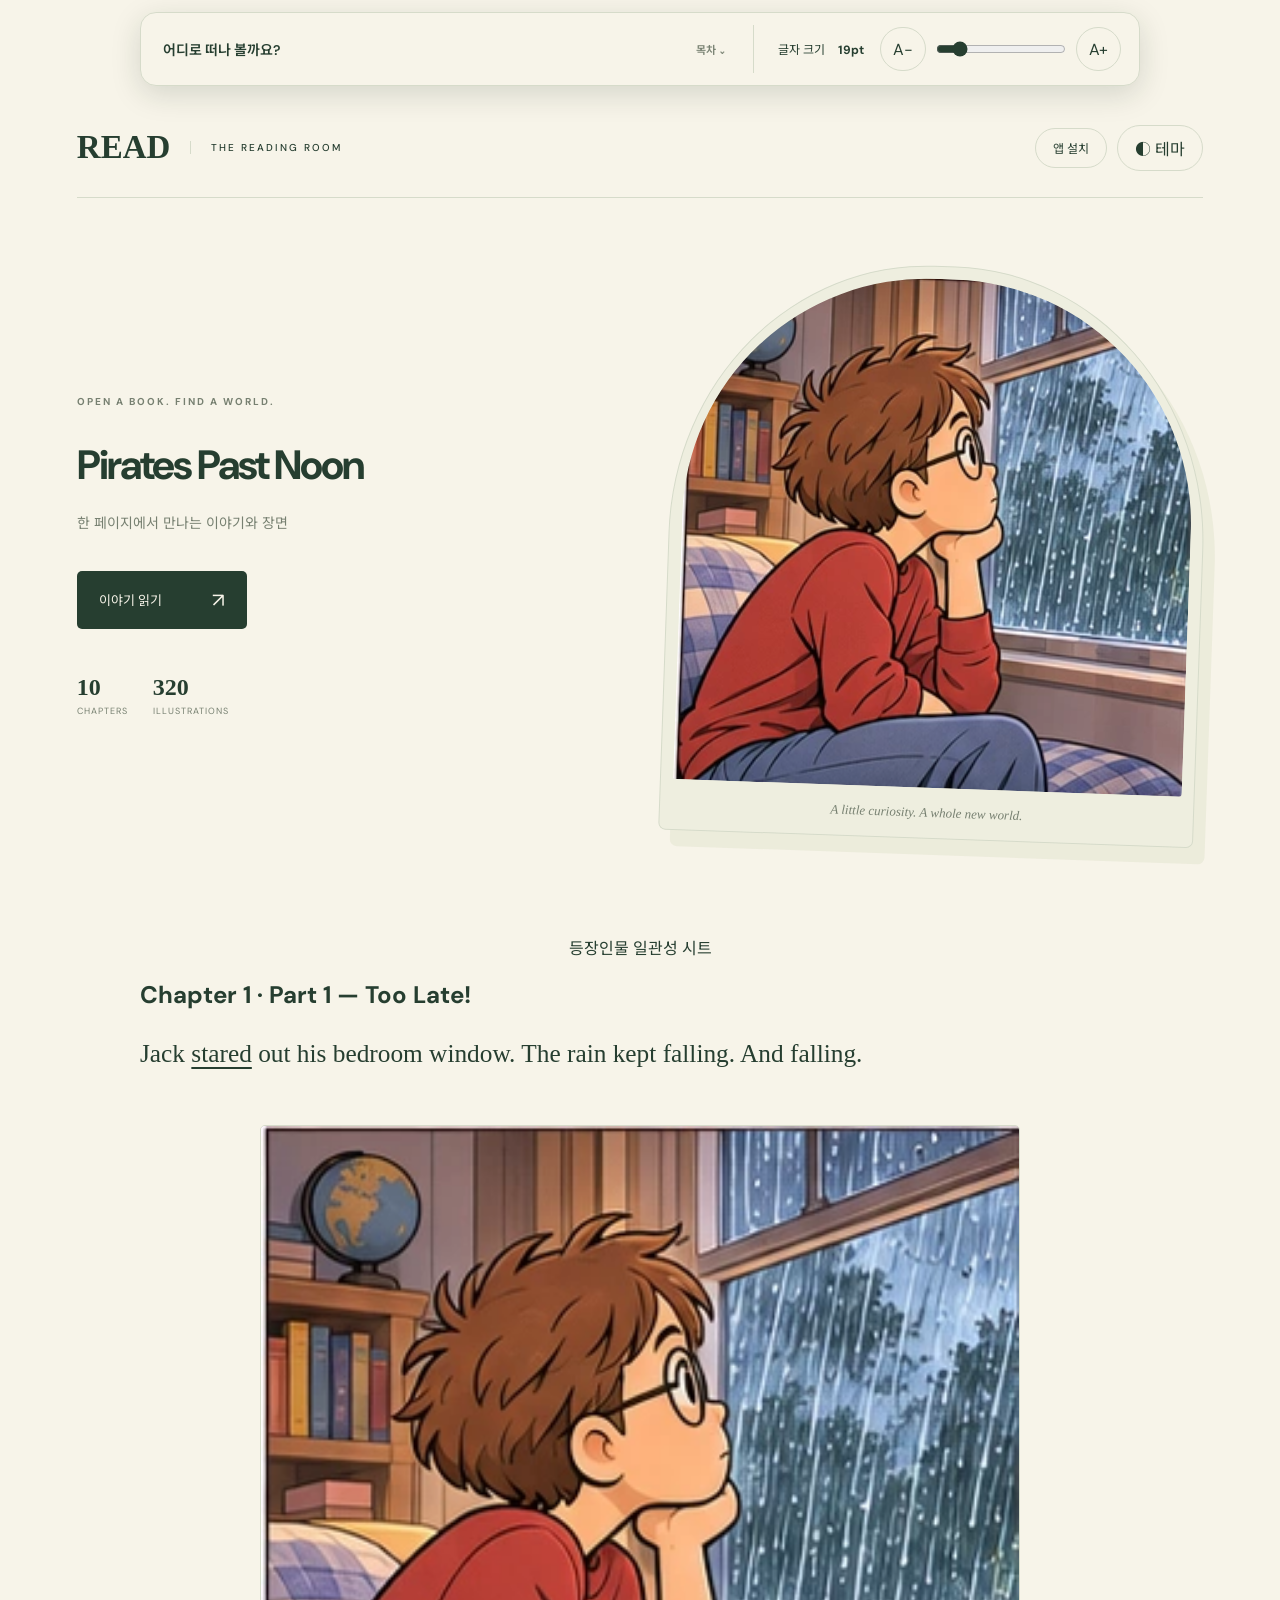
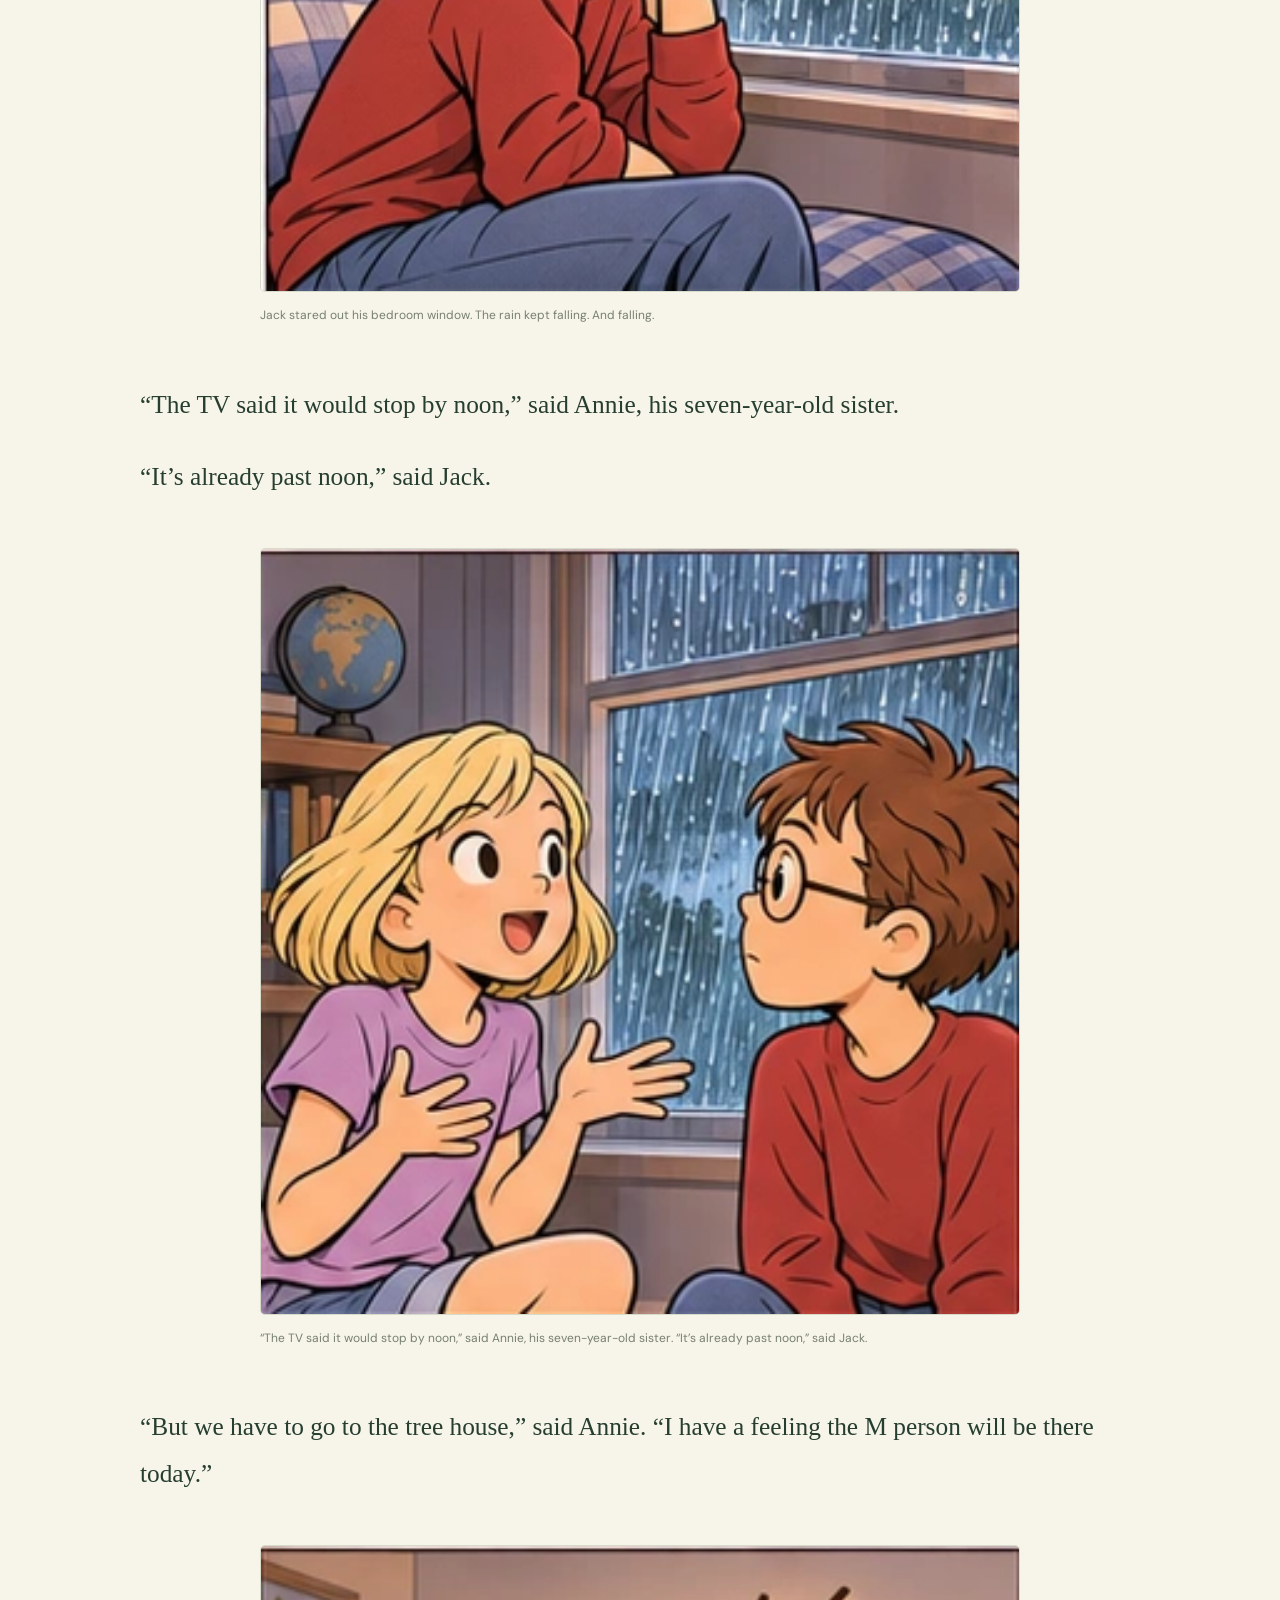
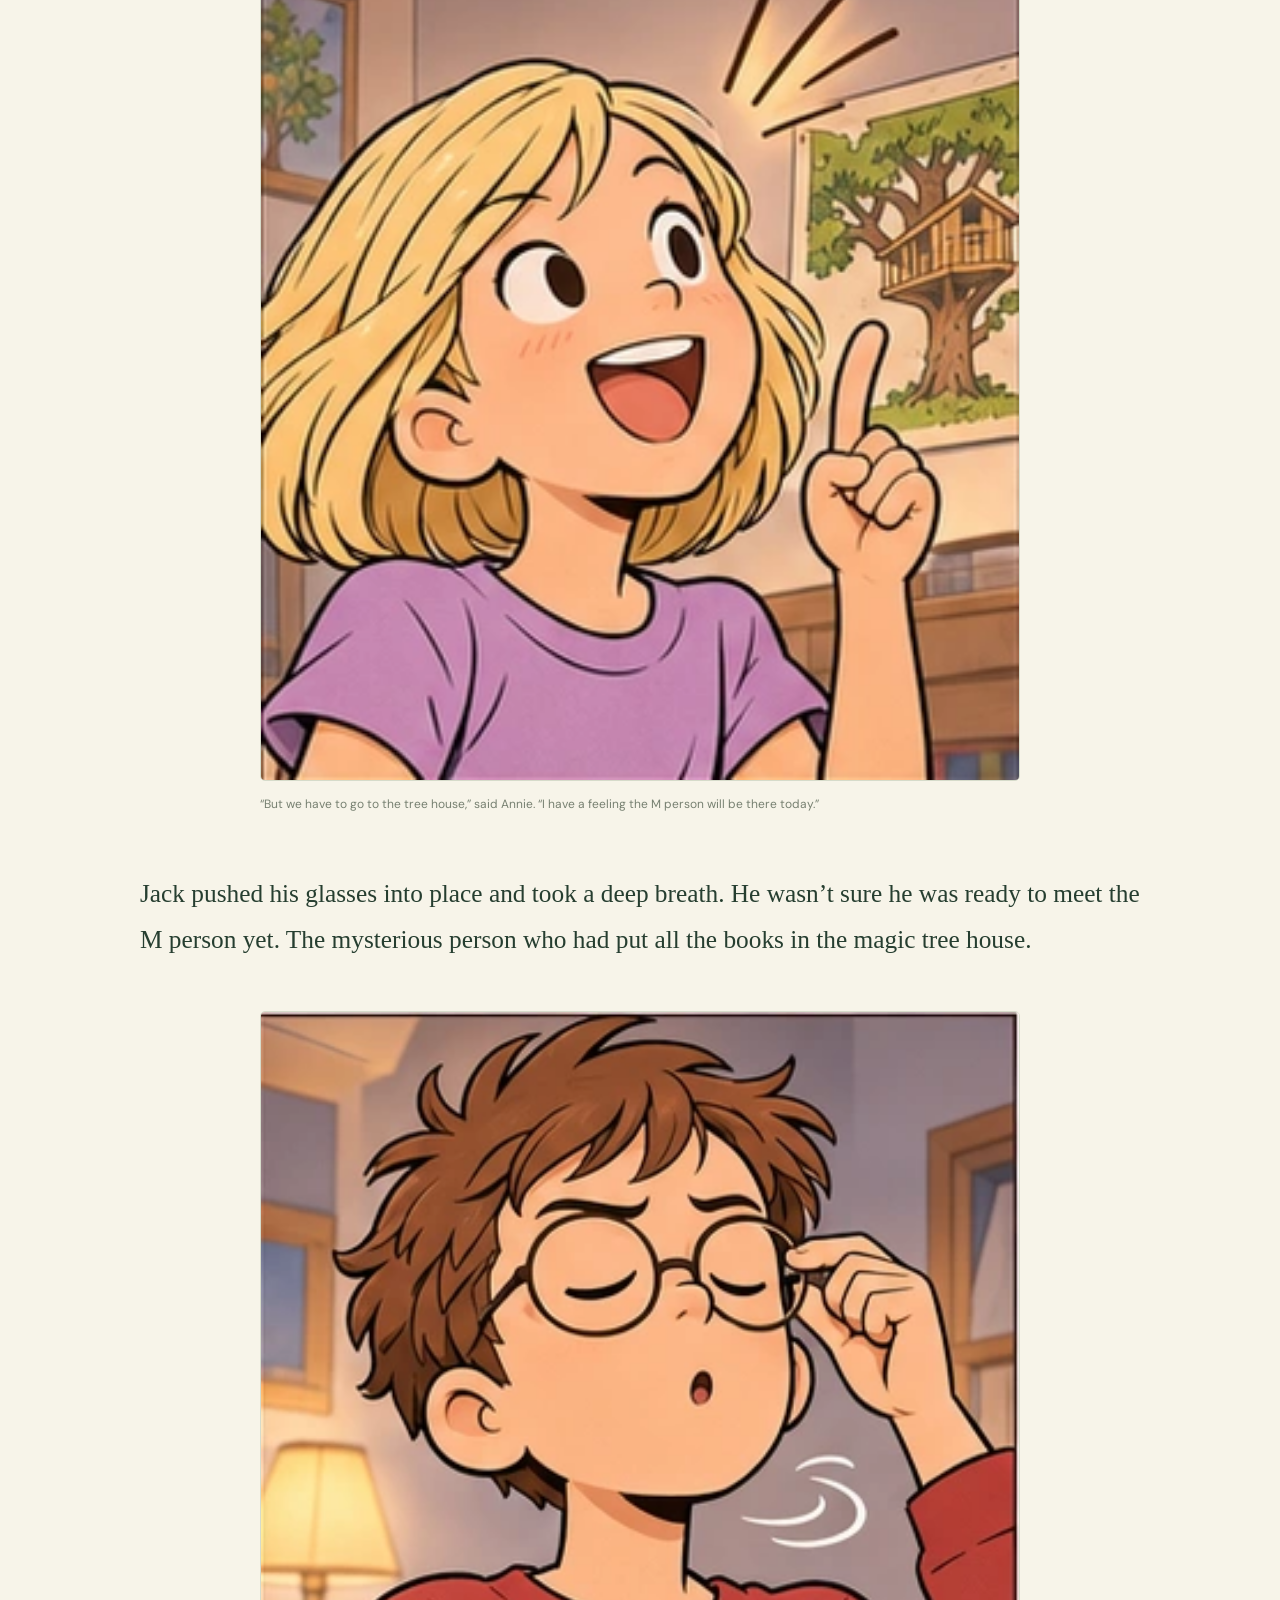
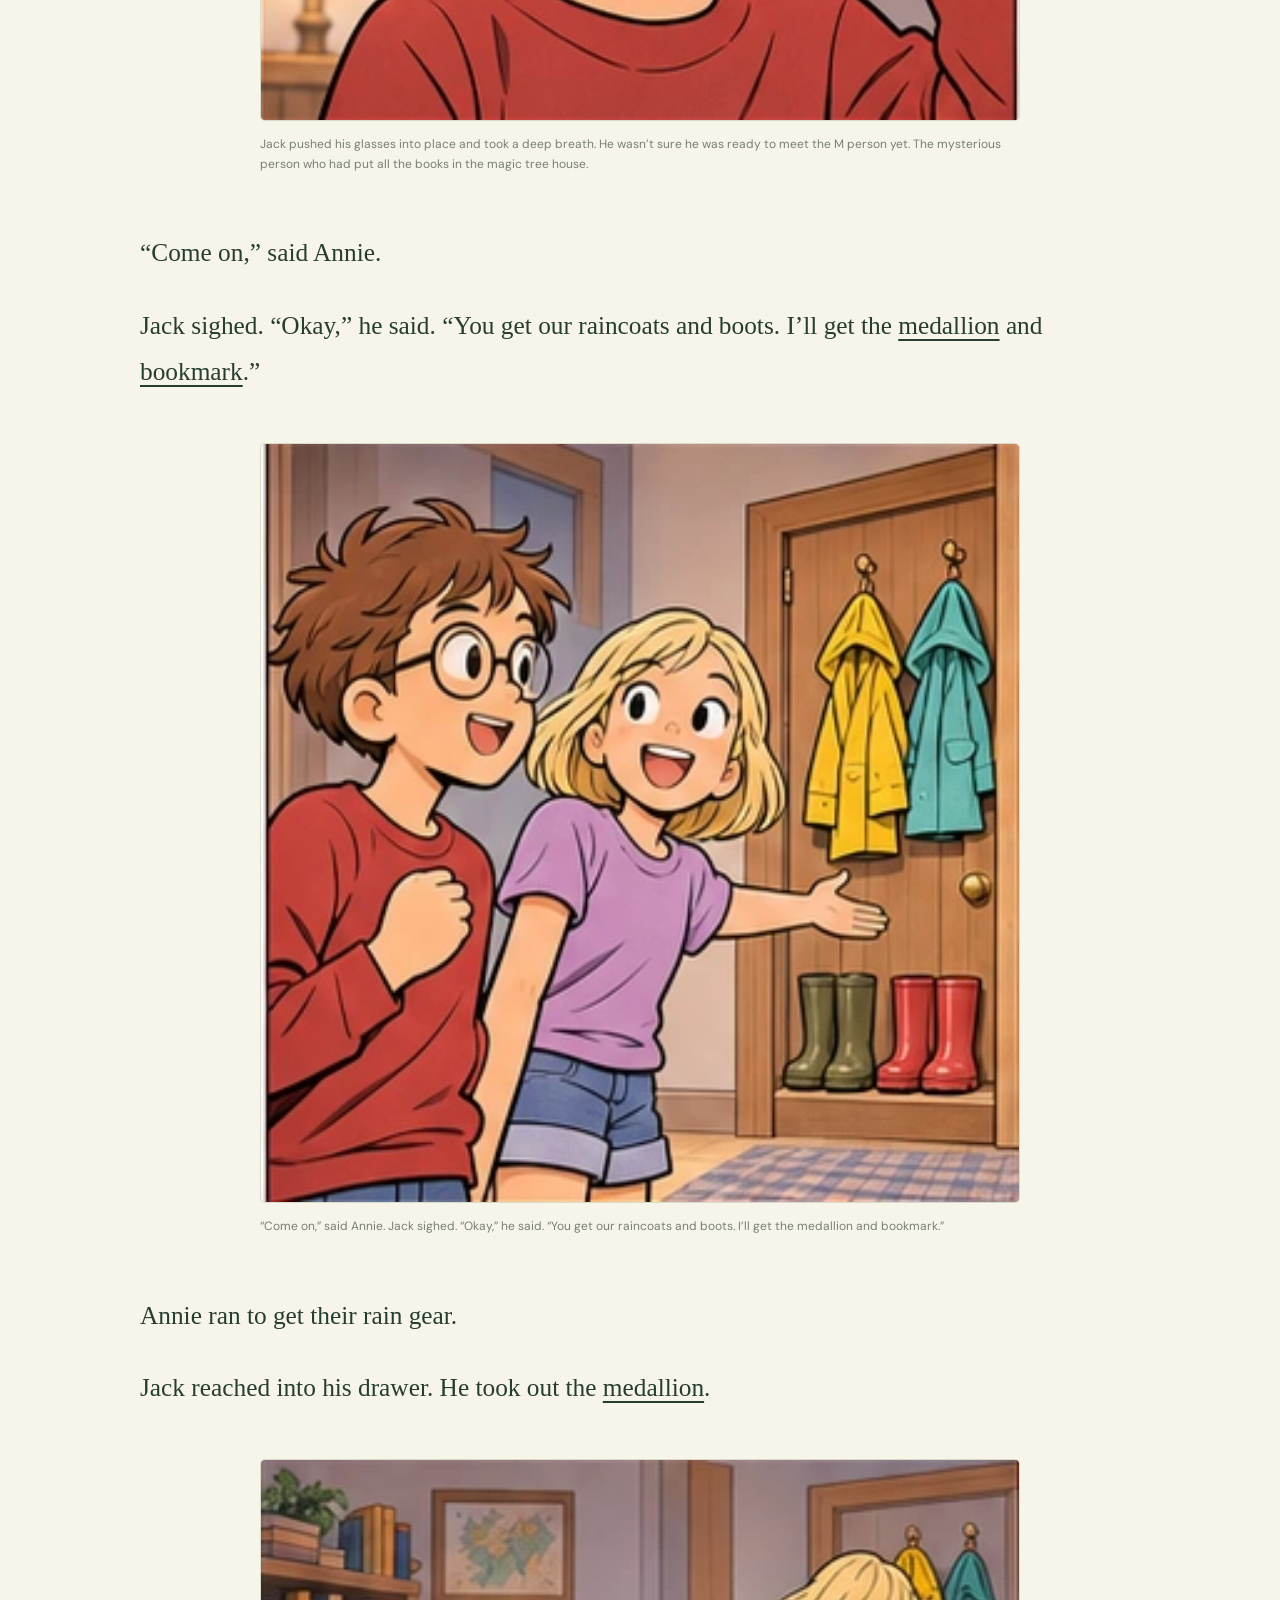
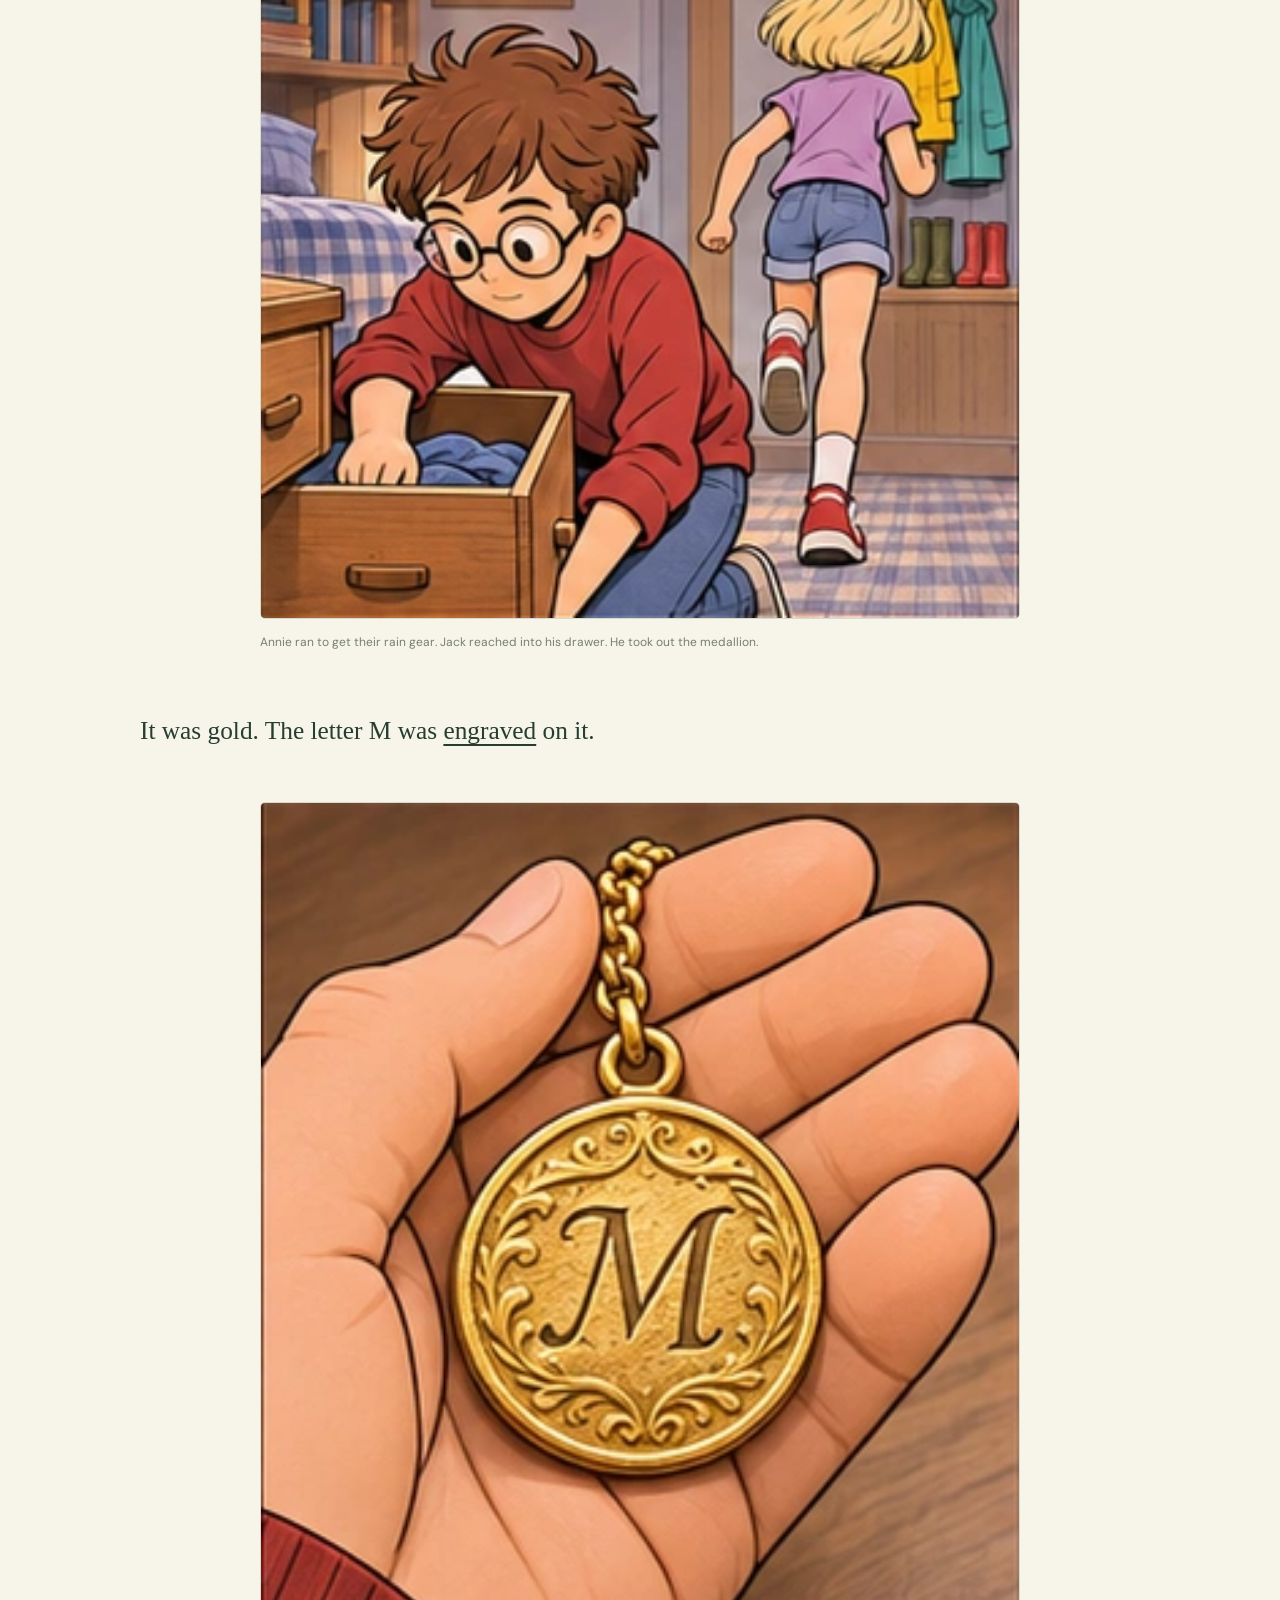
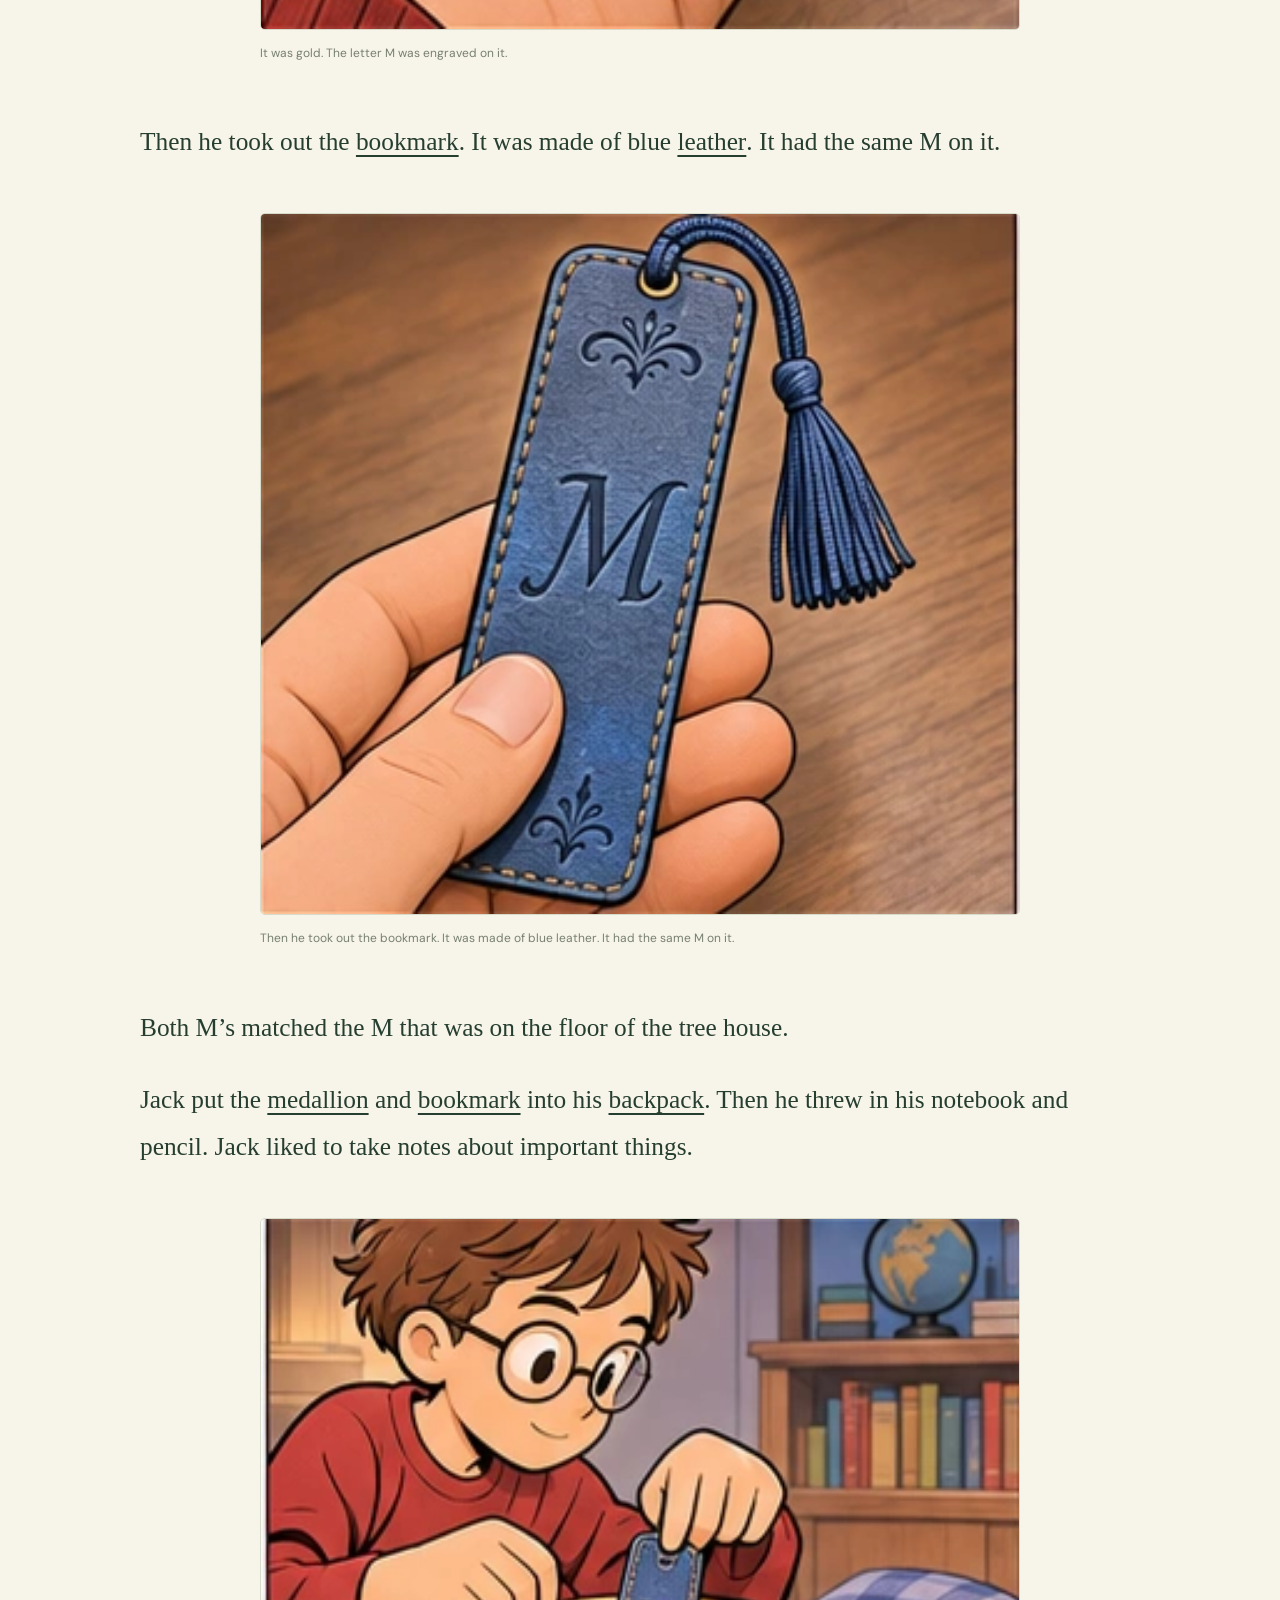
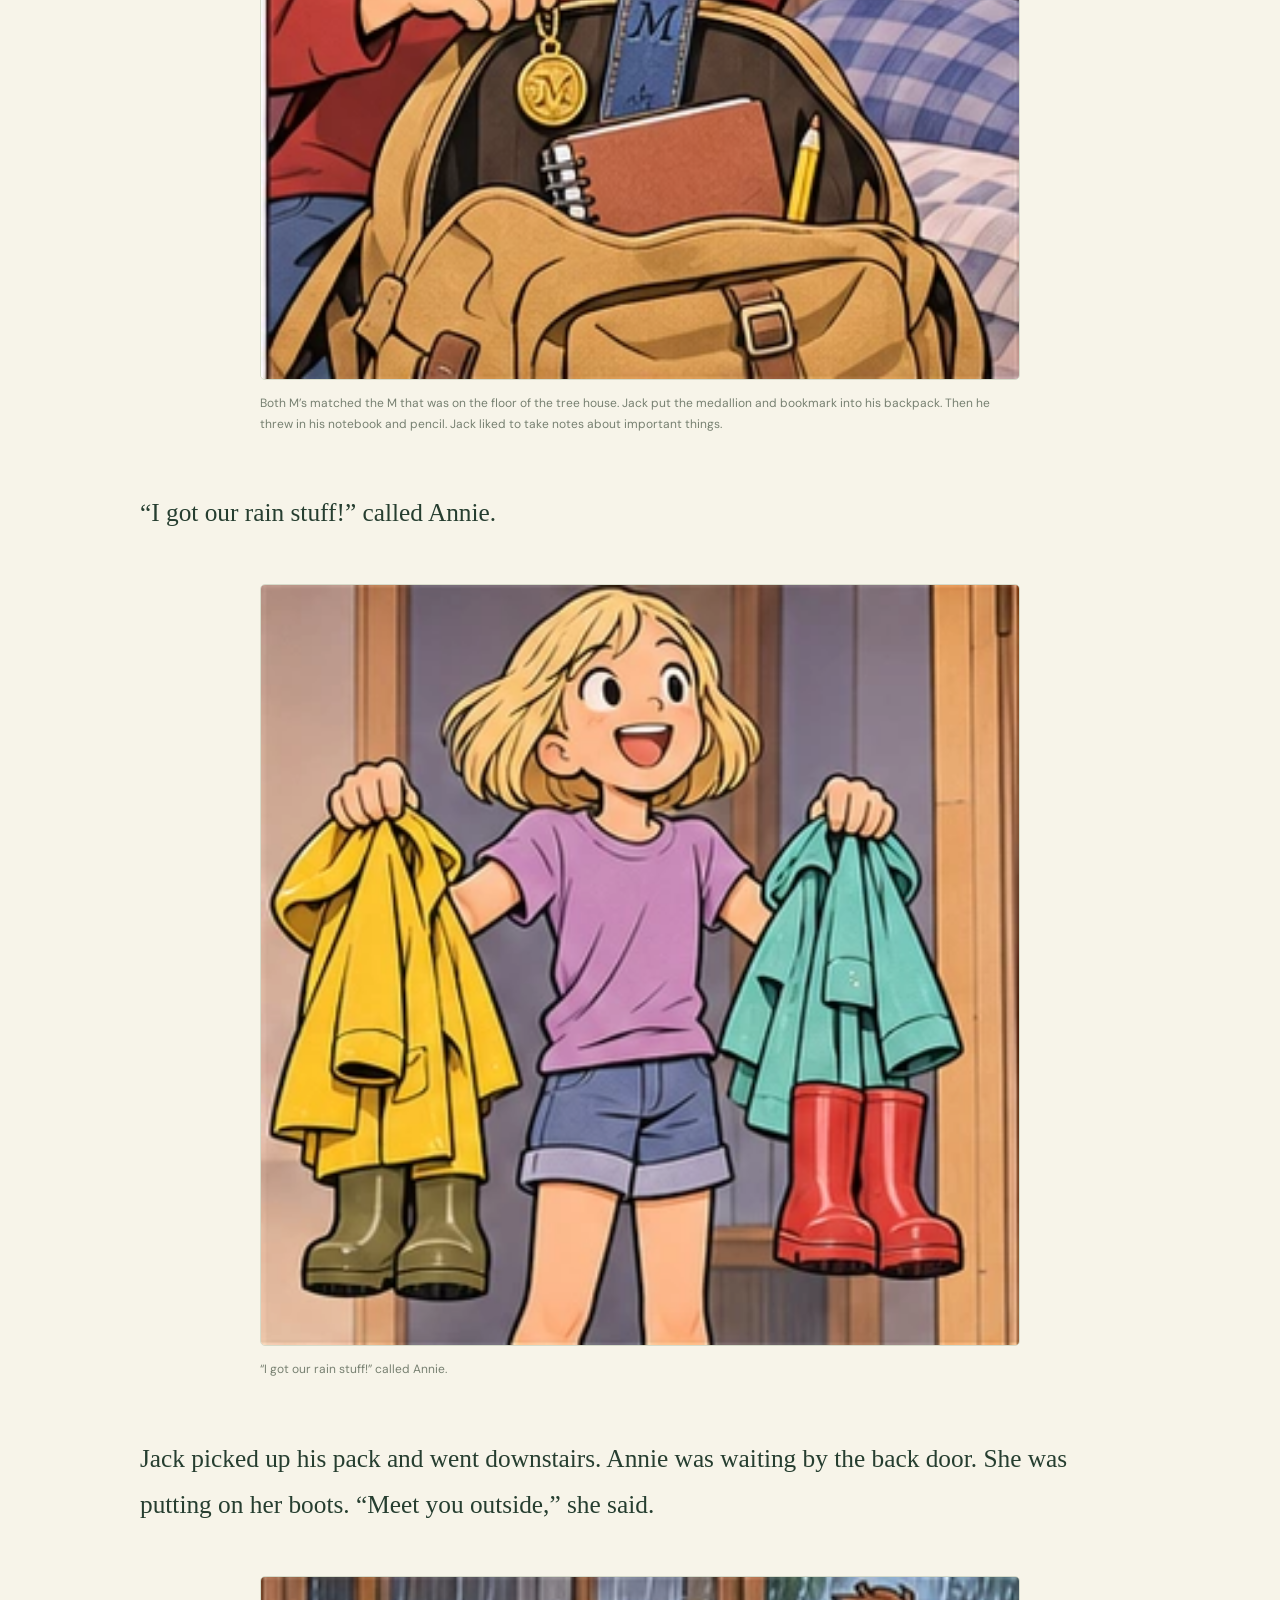
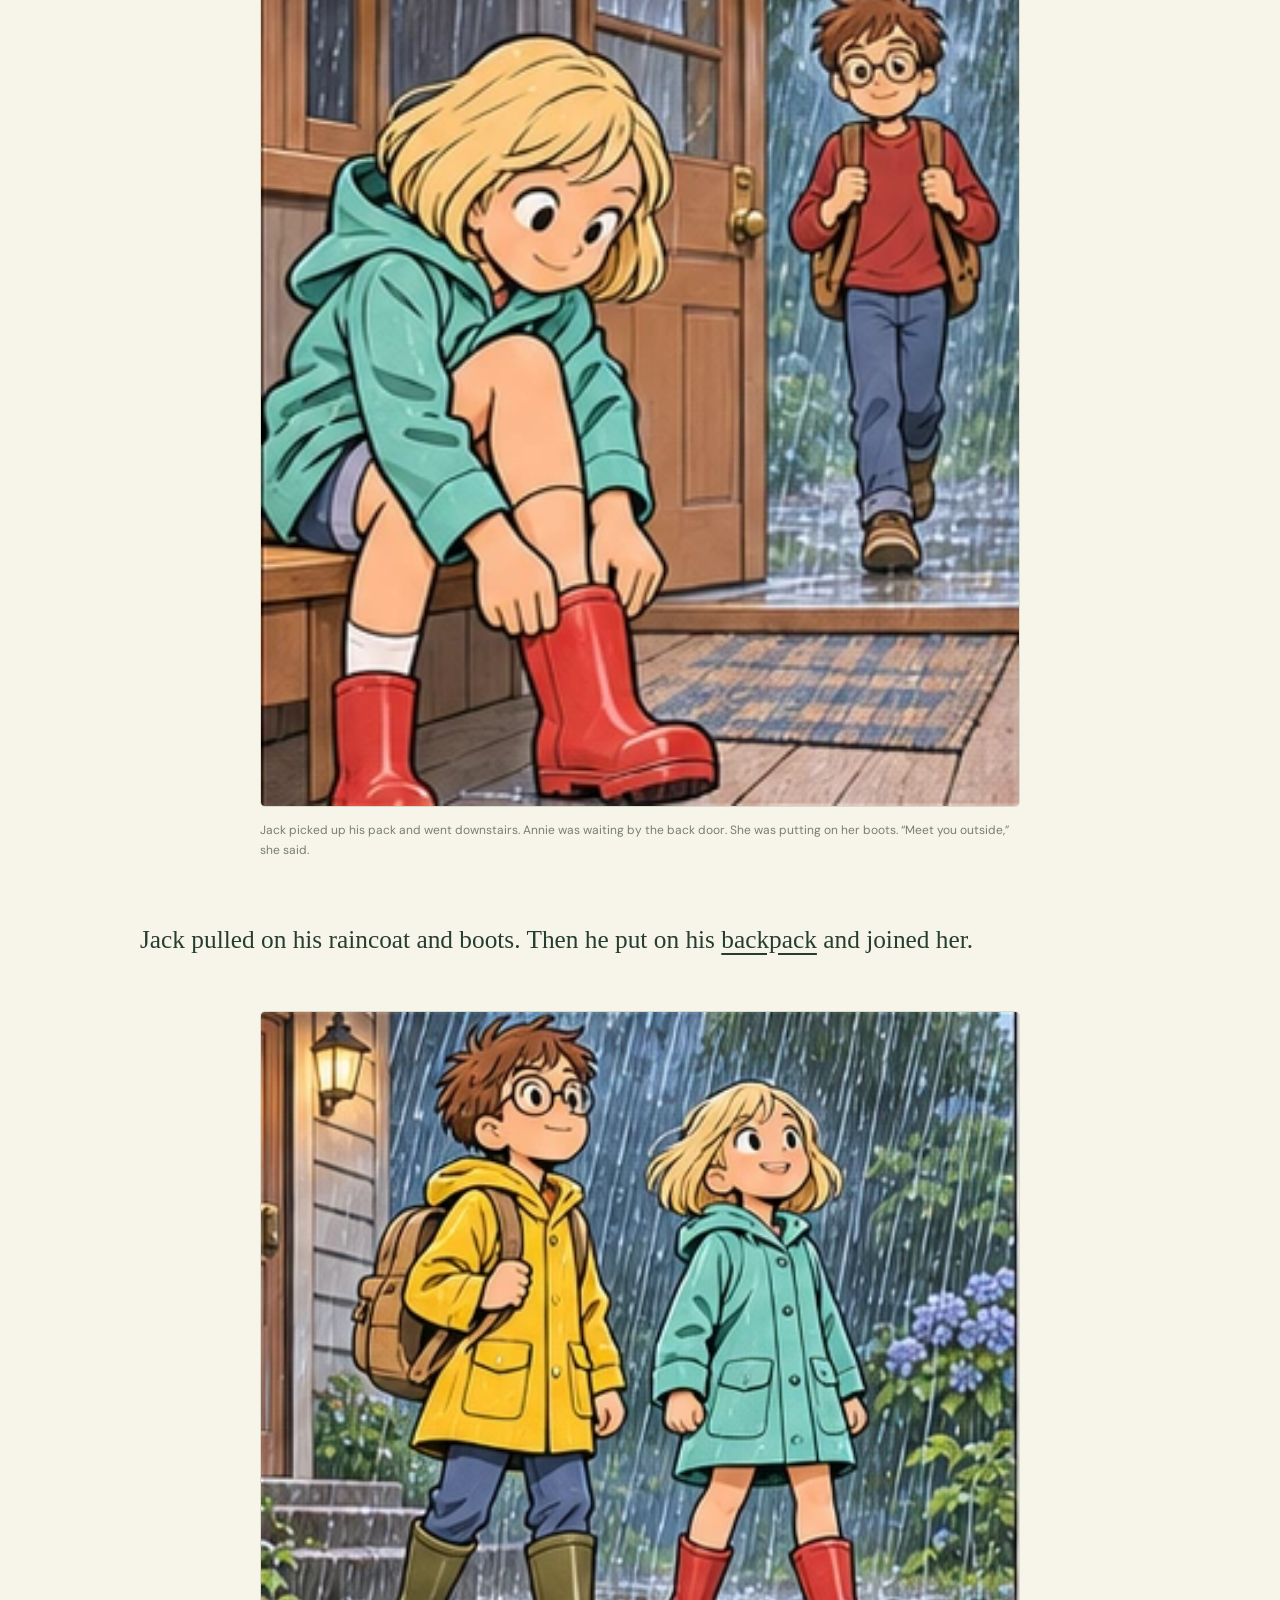
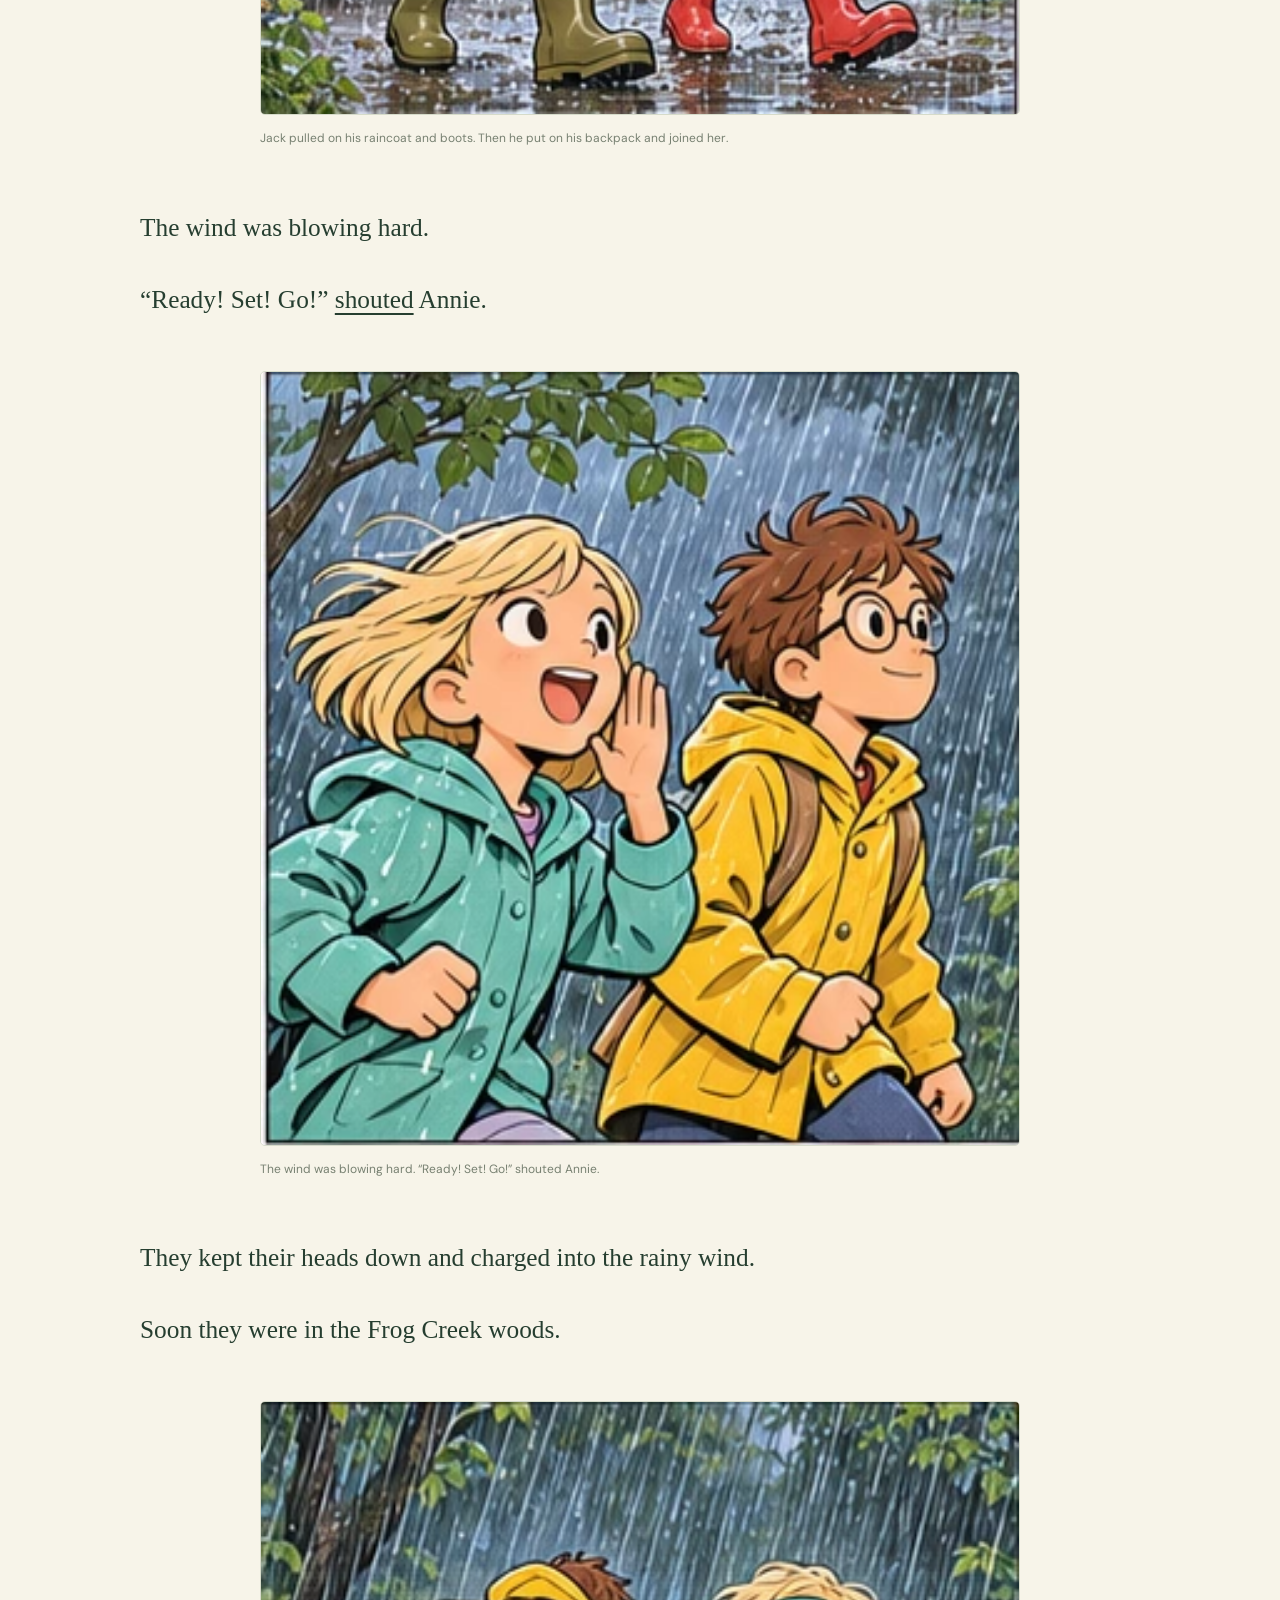
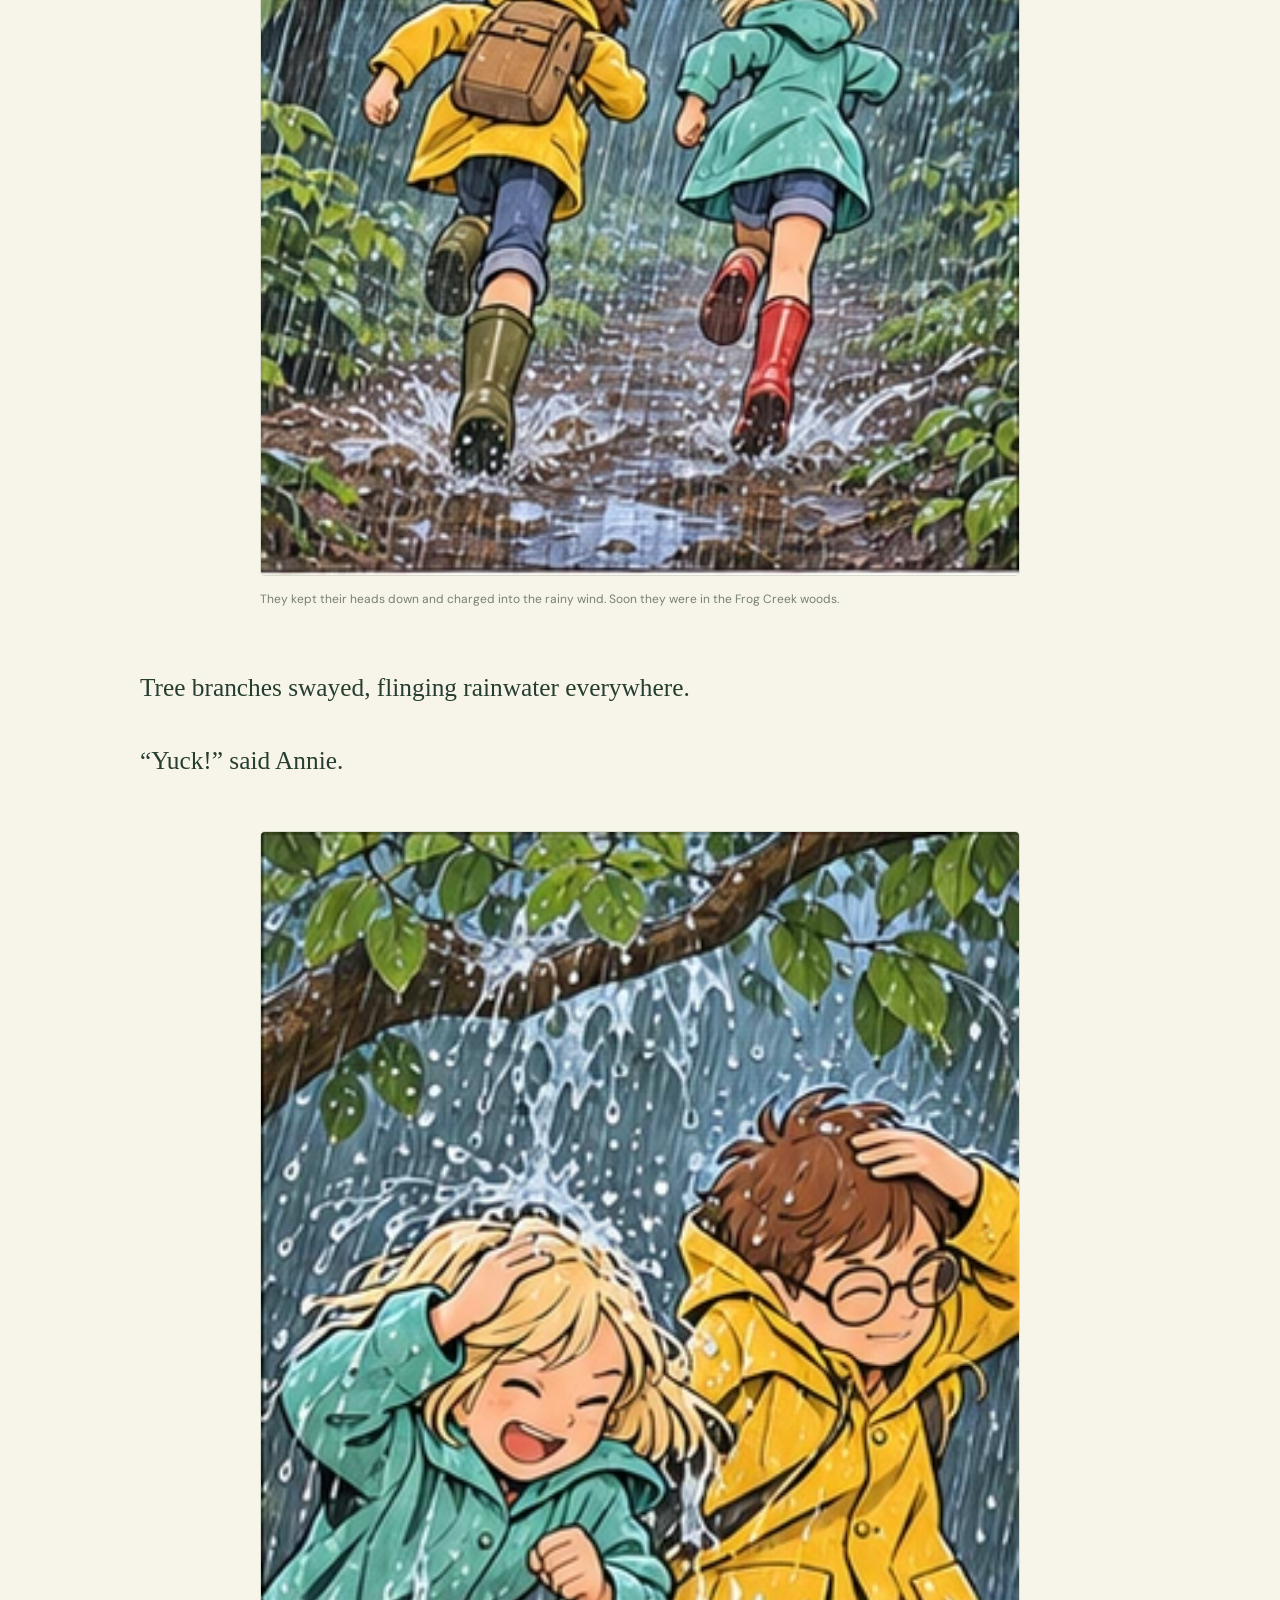
==== commit 7e224206: "Add Polly transformation scenes 305 through 320" ====
--- a/part-01-01.html
+++ b/part-01-01.html
@@ -1,6 +1,6 @@
 <!DOCTYPE html>
 
-<html data-story-id="mth04-reading-room" lang="ko"><head><meta charset="utf-8"/><meta content="width=device-width,initial-scale=1,viewport-fit=cover" name="viewport"/><meta content="#263e30" name="theme-color"/><meta content="한 페이지에서 만나는 이야기와 장면" name="description"/><title>Chapter 1 · Part 1 — Too Late! · Pirates Past Noon</title><link href="style.css?v=3463dd8f24c1" rel="stylesheet"/><script defer="" src="app.js?v=3463dd8f24c1"></script><script defer="" src="pwa.js?v=3463dd8f24c1"></script><link href="manifest.webmanifest" rel="manifest"/><meta content="yes" name="mobile-web-app-capable"/><meta content="yes" name="apple-mobile-web-app-capable"/><meta content="Pirates Past Noon" name="apple-mobile-web-app-title"/><meta content="black-translucent" name="apple-mobile-web-app-status-bar-style"/><link href="assets/app-icon-180.png" rel="apple-touch-icon"/><link href="assets/app-icon-192.png" rel="icon" sizes="192x192" type="image/png"/><link href="learning.css" rel="stylesheet"/><script defer="" src="learning.js"></script></head>
+<html data-story-id="mth04-reading-room" lang="ko"><head><meta charset="utf-8"/><meta content="width=device-width,initial-scale=1,viewport-fit=cover" name="viewport"/><meta content="#263e30" name="theme-color"/><meta content="한 페이지에서 만나는 이야기와 장면" name="description"/><title>Chapter 1 · Part 1 — Too Late! · Pirates Past Noon</title><link href="style.css?v=56627bf518e3" rel="stylesheet"/><script defer="" src="app.js?v=56627bf518e3"></script><script defer="" src="pwa.js?v=56627bf518e3"></script><link href="manifest.webmanifest" rel="manifest"/><meta content="yes" name="mobile-web-app-capable"/><meta content="yes" name="apple-mobile-web-app-capable"/><meta content="Pirates Past Noon" name="apple-mobile-web-app-title"/><meta content="black-translucent" name="apple-mobile-web-app-status-bar-style"/><link href="assets/app-icon-180.png" rel="apple-touch-icon"/><link href="assets/app-icon-192.png" rel="icon" sizes="192x192" type="image/png"/><link href="learning.css" rel="stylesheet"/><script defer="" src="learning.js"></script></head>
 <body><a class="skip" href="#part-p1">본문으로 이동</a><div aria-label="독서 도구" class="floating-reader" id="floating-reader" role="region"><details class="chapter-menu" id="chapter-menu"><summary>어디로 떠나 볼까요?<span aria-hidden="true">목차 ⌄</span></summary><nav aria-label="전체 이야기 목차" class="toc"><a href="part-01-01.html">Chapter 1 · Part 1 — Too Late!</a><a href="part-01-02.html">Chapter 1 · Part 2 — Too Late!</a><a href="part-02-01.html">Chapter 2 · Part 1 — The Bright Blue Sea</a><a href="part-03-01.html">Chapter 3 · Part 1 — Three Men in a Boat</a><a href="part-04-01.html">Chapter 4 · Part 1 — Vile Booty</a><a href="part-05-01.html">Chapter 5 · Part 1 — The Kid’s Treasure</a><a href="part-06-01.html">Chapter 6 · Part 1 — The Whale’s Eye</a><a href="part-07-01.html">Chapter 7 · Part 1 — Gale’s a-Blowin’</a><a href="part-08-01.html">Chapter 8 · Part 1 — Dig, Dogs, Dig</a><a href="part-08-02.html">Chapter 8 · Part 2 — Dig, Dogs, Dig</a><a href="part-09-01.html">Chapter 9 · Part 1 — The Mysterious M</a><a href="part-10-01.html">Chapter 10 · Part 1 — Treasure Again</a><a href="part-10-02.html">Chapter 10 · Part 2 — Treasure Again</a></nav></details><div class="reading-tools"><div><label for="font-size">글자 크기 <output for="font-size" id="font-value">19pt</output></label></div><div class="size-controls"><button aria-label="글자 크기 줄이기" id="smaller" type="button">A−</button><input aria-label="본문 글자 크기" id="font-size" max="50" min="14" step="1" type="range" value="19"/><button aria-label="글자 크기 늘리기" id="larger" type="button">A+</button></div></div></div>
-<div class="shell"><header class="topbar"><a class="brand" href="#">READ<span>THE READING ROOM</span></a><button id="install-app" type="button">앱 설치</button><button aria-label="어두운 테마로 전환" id="theme" type="button">◐ <span>테마</span></button></header><main><div class="hero"><div class="hero-copy"><span class="eyebrow">OPEN A BOOK. FIND A WORLD.</span><h1 lang="en">Pirates Past Noon</h1><p class="hero-desc">한 페이지에서 만나는 이야기와 장면</p><a class="start" href="#part-p1">이야기 읽기 <span>↗</span></a><div class="stats"><span><b>10</b> CHAPTERS</span><span><b>304</b> ILLUSTRATIONS</span></div></div><div class="hero-art"><img alt="Jack watches the rain from his bedroom." height="306" src="assets/scene-0001.webp?v=3463dd8f24c1" width="304"/><span class="art-note">A little curiosity. A whole new world.</span></div></div><p class="reader-links"><a href="characters.html">등장인물 일관성 시트</a></p><article><h2>Chapter 1 · Part 1 — Too Late!</h2><p class="story-text" id="part-p1"><span class="sentence">Jack <button aria-expanded="false" class="vocab-word" data-word="stared">stared</button> out his bedroom window. The rain kept falling. And falling.</span></p><figure><a href="assets/scene-0001.webp?v=3463dd8f24c1" rel="noopener" target="_blank"><img alt="Jack watches the rain from his bedroom." height="306" loading="lazy" src="assets/scene-0001.webp?v=3463dd8f24c1" width="304"/></a><figcaption>Jack stared out his bedroom window. The rain kept falling. And falling.</figcaption></figure><p class="story-text" id="part-p2"><span class="sentence">“The TV said it would stop by noon,” said Annie, his seven-year-old sister.</span></p><p class="story-text" id="part-p3"><span class="sentence">“It’s already past noon,” said Jack.</span></p><figure><a href="assets/scene-0002.webp?v=3463dd8f24c1" rel="noopener" target="_blank"><img alt="Annie talks to Jack by the rainy window." height="306" loading="lazy" src="assets/scene-0002.webp?v=3463dd8f24c1" width="304"/></a><figcaption>“The TV said it would stop by noon,” said Annie, his seven-year-old sister. “It’s already past noon,” said Jack.</figcaption></figure><p class="story-text" id="part-p4"><span class="sentence">“But we have to go to the tree house,” said Annie. “I have a feeling the M person will be there today.”</span></p><figure><a href="assets/scene-0003.webp?v=3463dd8f24c1" rel="noopener" target="_blank"><img alt="Annie wants to visit the tree house." height="306" loading="lazy" src="assets/scene-0003.webp?v=3463dd8f24c1" width="304"/></a><figcaption>“But we have to go to the tree house,” said Annie. “I have a feeling the M person will be there today.”</figcaption></figure><p class="story-text" id="part-p5"><span class="sentence">Jack pushed his glasses into place and took a deep breath. He wasn’t sure he was ready to meet the M person yet. The mysterious person who had put all the books in the magic tree house.</span></p><figure><a href="assets/scene-0004.webp?v=3463dd8f24c1" rel="noopener" target="_blank"><img alt="Jack adjusts his glasses." height="306" loading="lazy" src="assets/scene-0004.webp?v=3463dd8f24c1" width="305"/></a><figcaption>Jack pushed his glasses into place and took a deep breath. He wasn’t sure he was ready to meet the M person yet. The mysterious person who had put all the books in the magic tree house.</figcaption></figure><p class="story-text" id="part-p6"><span class="sentence">“Come on,” said Annie.</span></p><p class="story-text" id="part-p7"><span class="sentence">Jack sighed. “Okay,” he said. “You get our raincoats and boots. I’ll get the <button aria-expanded="false" class="vocab-word" data-word="medallion">medallion</button> and <button aria-expanded="false" class="vocab-word" data-word="bookmark">bookmark</button>.”</span></p><figure><a href="assets/scene-0005.webp?v=3463dd8f24c1" rel="noopener" target="_blank"><img alt="The children prepare to leave." height="307" loading="lazy" src="assets/scene-0005.webp?v=3463dd8f24c1" width="304"/></a><figcaption>“Come on,” said Annie. Jack sighed. “Okay,” he said. “You get our raincoats and boots. I’ll get the medallion and bookmark.”</figcaption></figure><p class="story-text" id="part-p8"><span class="sentence">Annie ran to get their rain gear.</span></p><p class="story-text" id="part-p9"><span class="sentence">Jack reached into his drawer. He took out the <button aria-expanded="false" class="vocab-word" data-word="medallion">medallion</button>.</span></p><figure><a href="assets/scene-0006.webp?v=3463dd8f24c1" rel="noopener" target="_blank"><img alt="Jack opens his drawer as Annie gets their rain gear." height="307" loading="lazy" src="assets/scene-0006.webp?v=3463dd8f24c1" width="304"/></a><figcaption>Annie ran to get their rain gear. Jack reached into his drawer. He took out the medallion.</figcaption></figure><p class="story-text" id="part-p10"><span class="sentence">It was gold. The letter M was <button aria-expanded="false" class="vocab-word" data-word="engraved">engraved</button> on it.</span></p><figure><a href="assets/scene-0007.webp?v=3463dd8f24c1" rel="noopener" target="_blank"><img alt="The gold medallion is marked M." height="307" loading="lazy" src="assets/scene-0007.webp?v=3463dd8f24c1" width="304"/></a><figcaption>It was gold. The letter M was engraved on it.</figcaption></figure><p class="story-text" id="part-p11"><span class="sentence">Then he took out the <button aria-expanded="false" class="vocab-word" data-word="bookmark">bookmark</button>. It was made of blue <button aria-expanded="false" class="vocab-word" data-word="leather">leather</button>. It had the same M on it.</span></p><figure><a href="assets/scene-0008.webp?v=3463dd8f24c1" rel="noopener" target="_blank"><img alt="The blue leather bookmark is marked M." height="307" loading="lazy" src="assets/scene-0008.webp?v=3463dd8f24c1" width="305"/></a><figcaption>Then he took out the bookmark. It was made of blue leather. It had the same M on it.</figcaption></figure><p class="story-text" id="part-p12"><span class="sentence">Both M’s matched the M that was on the floor of the tree house.</span></p><p class="story-text" id="part-p13"><span class="sentence">Jack put the <button aria-expanded="false" class="vocab-word" data-word="medallion">medallion</button> and <button aria-expanded="false" class="vocab-word" data-word="bookmark">bookmark</button> into his <button aria-expanded="false" class="vocab-word" data-word="backpack">backpack</button>. Then he threw in his notebook and pencil. Jack liked to take notes about important things.</span></p><figure><a href="assets/scene-0009.webp?v=3463dd8f24c1" rel="noopener" target="_blank"><img alt="Jack packs his bag." height="307" loading="lazy" src="assets/scene-0009.webp?v=3463dd8f24c1" width="304"/></a><figcaption>Both M’s matched the M that was on the floor of the tree house. Jack put the medallion and bookmark into his backpack. Then he threw in his notebook and pencil. Jack liked to take notes about important things.</figcaption></figure><p class="story-text" id="part-p14"><span class="sentence">“I got our rain stuff!” called Annie.</span></p><figure><a href="assets/scene-0010.webp?v=3463dd8f24c1" rel="noopener" target="_blank"><img alt="Annie brings their rain gear." height="307" loading="lazy" src="assets/scene-0010.webp?v=3463dd8f24c1" width="304"/></a><figcaption>“I got our rain stuff!” called Annie.</figcaption></figure><p class="story-text" id="part-p15"><span class="sentence">Jack picked up his pack and went downstairs. Annie was waiting by the back door. She was putting on her boots. “Meet you outside,” she said.</span></p><figure><a href="assets/scene-0011.webp?v=3463dd8f24c1" rel="noopener" target="_blank"><img alt="Annie puts on her boots." height="307" loading="lazy" src="assets/scene-0011.webp?v=3463dd8f24c1" width="304"/></a><figcaption>Jack picked up his pack and went downstairs. Annie was waiting by the back door. She was putting on her boots. “Meet you outside,” she said.</figcaption></figure><p class="story-text" id="part-p16"><span class="sentence">Jack pulled on his raincoat and boots. Then he put on his <button aria-expanded="false" class="vocab-word" data-word="backpack">backpack</button> and joined her.</span></p><figure><a href="assets/scene-0012.webp?v=3463dd8f24c1" rel="noopener" target="_blank"><img alt="Jack and Annie step outside in raincoats." height="307" loading="lazy" src="assets/scene-0012.webp?v=3463dd8f24c1" width="305"/></a><figcaption>Jack pulled on his raincoat and boots. Then he put on his backpack and joined her.</figcaption></figure><p class="story-text" id="part-p17"><span class="sentence">The wind was blowing hard.</span></p><p class="story-text" id="part-p18"><span class="sentence">“Ready! Set! Go!” <button aria-expanded="false" class="vocab-word" data-word="shouted">shouted</button> Annie.</span></p><figure><a href="assets/scene-0013.webp?v=3463dd8f24c1" rel="noopener" target="_blank"><img alt="Annie calls out in the wind." height="307" loading="lazy" src="assets/scene-0013.webp?v=3463dd8f24c1" width="304"/></a><figcaption>The wind was blowing hard. “Ready! Set! Go!” shouted Annie.</figcaption></figure><p class="story-text" id="part-p19"><span class="sentence">They kept their heads down and charged into the rainy wind.</span></p><p class="story-text" id="part-p20"><span class="sentence">Soon they were in the Frog Creek woods.</span></p><figure><a href="assets/scene-0014.webp?v=3463dd8f24c1" rel="noopener" target="_blank"><img alt="The children run into the woods." height="307" loading="lazy" src="assets/scene-0014.webp?v=3463dd8f24c1" width="304"/></a><figcaption>They kept their heads down and charged into the rainy wind. Soon they were in the Frog Creek woods.</figcaption></figure><p class="story-text" id="part-p21"><span class="sentence">Tree branches swayed, flinging rainwater everywhere.</span></p><p class="story-text" id="part-p22"><span class="sentence">“Yuck!” said Annie.</span></p><figure><a href="assets/scene-0015.webp?v=3463dd8f24c1" rel="noopener" target="_blank"><img alt="Rain falls from the branches." height="307" loading="lazy" src="assets/scene-0015.webp?v=3463dd8f24c1" width="304"/></a><figcaption>Tree branches swayed, flinging rainwater everywhere. “Yuck!” said Annie.</figcaption></figure><p class="story-text" id="part-p23"><span class="sentence">They splashed through puddles. Until they came to the tallest oak tree in the woods.</span></p><figure><a href="assets/scene-0016.webp?v=3463dd8f24c1" rel="noopener" target="_blank"><img alt="The children approach the tall oak tree." height="307" loading="lazy" src="assets/scene-0016.webp?v=3463dd8f24c1" width="305"/></a><figcaption>They splashed through puddles. Until they came to the tallest oak tree in the woods.</figcaption></figure><p class="story-text" id="part-p24"><span class="sentence">They looked up.</span></p><p class="story-text" id="part-p25"><span class="sentence">Tucked between two branches was the tree house. It looked dark and lonely against the stormy sky.</span></p><figure><a href="assets/scene-0017.webp?v=3463dd8f24c1" rel="noopener" target="_blank"><img alt="" height="303" loading="lazy" src="assets/scene-0017.webp?v=3463dd8f24c1" width="307"/></a><figcaption>They looked up. Tucked between two branches was the tree house. It looked dark and lonely against the stormy sky.</figcaption></figure><p class="story-text" id="part-p26"><span class="sentence">Hanging from the tree house was a rope <button aria-expanded="false" class="vocab-word" data-word="ladder">ladder</button>. It was blowing in the wind.</span></p><figure><a href="assets/scene-0018.webp?v=3463dd8f24c1" rel="noopener" target="_blank"><img alt="" height="303" loading="lazy" src="assets/scene-0018.webp?v=3463dd8f24c1" width="307"/></a><figcaption>Hanging from the tree house was a rope ladder. It was blowing in the wind.</figcaption></figure><p class="story-text" id="part-p27"><span class="sentence">Jack thought of all the books up there. He hoped they weren’t getting wet.</span></p><figure><a href="assets/scene-0019.webp?v=3463dd8f24c1" rel="noopener" target="_blank"><img alt="" height="303" loading="lazy" src="assets/scene-0019.webp?v=3463dd8f24c1" width="307"/></a><figcaption>Jack thought of all the books up there. He hoped they weren’t getting wet.</figcaption></figure><p class="story-text" id="part-p28"><span class="sentence">“The M person’s been there,” said Annie.</span></p><p class="story-text" id="part-p29"><span class="sentence">Jack caught his breath. “How can you tell?” he said.</span></p><figure><a href="assets/scene-0020.webp?v=3463dd8f24c1" rel="noopener" target="_blank"><img alt="" height="303" loading="lazy" src="assets/scene-0020.webp?v=3463dd8f24c1" width="308"/></a><figcaption>“The M person’s been there,” said Annie. Jack caught his breath. “How can you tell?” he said.</figcaption></figure><p class="story-text" id="part-p30"><span class="sentence">“I can feel it,” she <button aria-expanded="false" class="vocab-word" data-word="whispered">whispered</button>.</span></p><p class="story-text" id="part-p31"><span class="sentence">She <button aria-expanded="false" class="vocab-word" data-word="grabbed">grabbed</button> the rope <button aria-expanded="false" class="vocab-word" data-word="ladder">ladder</button> and started up. Jack followed.</span></p><figure><a href="assets/scene-0021.webp?v=3463dd8f24c1" rel="noopener" target="_blank"><img alt="" height="304" loading="lazy" src="assets/scene-0021.webp?v=3463dd8f24c1" width="307"/></a><figcaption>“I can feel it,” she whispered. She grabbed the rope ladder and started up. Jack followed.</figcaption></figure><p class="story-text" id="part-p32"><span class="sentence">Inside the tree house it was chilly and damp.</span></p><p class="story-text" id="part-p33"><span class="sentence">But the books were dry. They were all neatly stacked along the wall. Just the way they had been the day before.</span></p><figure><a href="assets/scene-0022.webp?v=3463dd8f24c1" rel="noopener" target="_blank"><img alt="" height="304" loading="lazy" src="assets/scene-0022.webp?v=3463dd8f24c1" width="307"/></a><figcaption>Inside the tree house it was chilly and damp. But the books were dry. They were all neatly stacked along the wall. Just the way they had been the day before.</figcaption></figure><p class="story-text" id="part-p34"><span class="sentence">Annie picked up a castle book on top of one stack. It had taken them to the time of castles.</span></p><figure><a href="assets/scene-0023.webp?v=3463dd8f24c1" rel="noopener" target="_blank"><img alt="" height="304" loading="lazy" src="assets/scene-0023.webp?v=3463dd8f24c1" width="307"/></a><figcaption>Annie picked up a castle book on top of one stack. It had taken them to the time of castles.</figcaption></figure><p class="story-text" id="part-p35"><span class="sentence">“Remember the knight?”</span></p></article><div class="end-note"><nav class="part-links"><a href="index.html">전체 목차</a><a href="part-01-02.html">다음 파트 →</a></nav></div></main><footer>ILLUSTRATED READING ROOM<br/><small>제공된 원문 · AI 제작 삽화</small></footer></div>
+<div class="shell"><header class="topbar"><a class="brand" href="#">READ<span>THE READING ROOM</span></a><button id="install-app" type="button">앱 설치</button><button aria-label="어두운 테마로 전환" id="theme" type="button">◐ <span>테마</span></button></header><main><div class="hero"><div class="hero-copy"><span class="eyebrow">OPEN A BOOK. FIND A WORLD.</span><h1 lang="en">Pirates Past Noon</h1><p class="hero-desc">한 페이지에서 만나는 이야기와 장면</p><a class="start" href="#part-p1">이야기 읽기 <span>↗</span></a><div class="stats"><span><b>10</b> CHAPTERS</span><span><b>320</b> ILLUSTRATIONS</span></div></div><div class="hero-art"><img alt="Jack watches the rain from his bedroom." height="306" src="assets/scene-0001.webp?v=56627bf518e3" width="304"/><span class="art-note">A little curiosity. A whole new world.</span></div></div><p class="reader-links"><a href="characters.html">등장인물 일관성 시트</a></p><article><h2>Chapter 1 · Part 1 — Too Late!</h2><p class="story-text" id="part-p1"><span class="sentence">Jack <button aria-expanded="false" class="vocab-word" data-word="stared">stared</button> out his bedroom window. The rain kept falling. And falling.</span></p><figure><a href="assets/scene-0001.webp?v=56627bf518e3" rel="noopener" target="_blank"><img alt="Jack watches the rain from his bedroom." height="306" loading="lazy" src="assets/scene-0001.webp?v=56627bf518e3" width="304"/></a><figcaption>Jack stared out his bedroom window. The rain kept falling. And falling.</figcaption></figure><p class="story-text" id="part-p2"><span class="sentence">“The TV said it would stop by noon,” said Annie, his seven-year-old sister.</span></p><p class="story-text" id="part-p3"><span class="sentence">“It’s already past noon,” said Jack.</span></p><figure><a href="assets/scene-0002.webp?v=56627bf518e3" rel="noopener" target="_blank"><img alt="Annie talks to Jack by the rainy window." height="306" loading="lazy" src="assets/scene-0002.webp?v=56627bf518e3" width="304"/></a><figcaption>“The TV said it would stop by noon,” said Annie, his seven-year-old sister. “It’s already past noon,” said Jack.</figcaption></figure><p class="story-text" id="part-p4"><span class="sentence">“But we have to go to the tree house,” said Annie. “I have a feeling the M person will be there today.”</span></p><figure><a href="assets/scene-0003.webp?v=56627bf518e3" rel="noopener" target="_blank"><img alt="Annie wants to visit the tree house." height="306" loading="lazy" src="assets/scene-0003.webp?v=56627bf518e3" width="304"/></a><figcaption>“But we have to go to the tree house,” said Annie. “I have a feeling the M person will be there today.”</figcaption></figure><p class="story-text" id="part-p5"><span class="sentence">Jack pushed his glasses into place and took a deep breath. He wasn’t sure he was ready to meet the M person yet. The mysterious person who had put all the books in the magic tree house.</span></p><figure><a href="assets/scene-0004.webp?v=56627bf518e3" rel="noopener" target="_blank"><img alt="Jack adjusts his glasses." height="306" loading="lazy" src="assets/scene-0004.webp?v=56627bf518e3" width="305"/></a><figcaption>Jack pushed his glasses into place and took a deep breath. He wasn’t sure he was ready to meet the M person yet. The mysterious person who had put all the books in the magic tree house.</figcaption></figure><p class="story-text" id="part-p6"><span class="sentence">“Come on,” said Annie.</span></p><p class="story-text" id="part-p7"><span class="sentence">Jack sighed. “Okay,” he said. “You get our raincoats and boots. I’ll get the <button aria-expanded="false" class="vocab-word" data-word="medallion">medallion</button> and <button aria-expanded="false" class="vocab-word" data-word="bookmark">bookmark</button>.”</span></p><figure><a href="assets/scene-0005.webp?v=56627bf518e3" rel="noopener" target="_blank"><img alt="The children prepare to leave." height="307" loading="lazy" src="assets/scene-0005.webp?v=56627bf518e3" width="304"/></a><figcaption>“Come on,” said Annie. Jack sighed. “Okay,” he said. “You get our raincoats and boots. I’ll get the medallion and bookmark.”</figcaption></figure><p class="story-text" id="part-p8"><span class="sentence">Annie ran to get their rain gear.</span></p><p class="story-text" id="part-p9"><span class="sentence">Jack reached into his drawer. He took out the <button aria-expanded="false" class="vocab-word" data-word="medallion">medallion</button>.</span></p><figure><a href="assets/scene-0006.webp?v=56627bf518e3" rel="noopener" target="_blank"><img alt="Jack opens his drawer as Annie gets their rain gear." height="307" loading="lazy" src="assets/scene-0006.webp?v=56627bf518e3" width="304"/></a><figcaption>Annie ran to get their rain gear. Jack reached into his drawer. He took out the medallion.</figcaption></figure><p class="story-text" id="part-p10"><span class="sentence">It was gold. The letter M was <button aria-expanded="false" class="vocab-word" data-word="engraved">engraved</button> on it.</span></p><figure><a href="assets/scene-0007.webp?v=56627bf518e3" rel="noopener" target="_blank"><img alt="The gold medallion is marked M." height="307" loading="lazy" src="assets/scene-0007.webp?v=56627bf518e3" width="304"/></a><figcaption>It was gold. The letter M was engraved on it.</figcaption></figure><p class="story-text" id="part-p11"><span class="sentence">Then he took out the <button aria-expanded="false" class="vocab-word" data-word="bookmark">bookmark</button>. It was made of blue <button aria-expanded="false" class="vocab-word" data-word="leather">leather</button>. It had the same M on it.</span></p><figure><a href="assets/scene-0008.webp?v=56627bf518e3" rel="noopener" target="_blank"><img alt="The blue leather bookmark is marked M." height="307" loading="lazy" src="assets/scene-0008.webp?v=56627bf518e3" width="305"/></a><figcaption>Then he took out the bookmark. It was made of blue leather. It had the same M on it.</figcaption></figure><p class="story-text" id="part-p12"><span class="sentence">Both M’s matched the M that was on the floor of the tree house.</span></p><p class="story-text" id="part-p13"><span class="sentence">Jack put the <button aria-expanded="false" class="vocab-word" data-word="medallion">medallion</button> and <button aria-expanded="false" class="vocab-word" data-word="bookmark">bookmark</button> into his <button aria-expanded="false" class="vocab-word" data-word="backpack">backpack</button>. Then he threw in his notebook and pencil. Jack liked to take notes about important things.</span></p><figure><a href="assets/scene-0009.webp?v=56627bf518e3" rel="noopener" target="_blank"><img alt="Jack packs his bag." height="307" loading="lazy" src="assets/scene-0009.webp?v=56627bf518e3" width="304"/></a><figcaption>Both M’s matched the M that was on the floor of the tree house. Jack put the medallion and bookmark into his backpack. Then he threw in his notebook and pencil. Jack liked to take notes about important things.</figcaption></figure><p class="story-text" id="part-p14"><span class="sentence">“I got our rain stuff!” called Annie.</span></p><figure><a href="assets/scene-0010.webp?v=56627bf518e3" rel="noopener" target="_blank"><img alt="Annie brings their rain gear." height="307" loading="lazy" src="assets/scene-0010.webp?v=56627bf518e3" width="304"/></a><figcaption>“I got our rain stuff!” called Annie.</figcaption></figure><p class="story-text" id="part-p15"><span class="sentence">Jack picked up his pack and went downstairs. Annie was waiting by the back door. She was putting on her boots. “Meet you outside,” she said.</span></p><figure><a href="assets/scene-0011.webp?v=56627bf518e3" rel="noopener" target="_blank"><img alt="Annie puts on her boots." height="307" loading="lazy" src="assets/scene-0011.webp?v=56627bf518e3" width="304"/></a><figcaption>Jack picked up his pack and went downstairs. Annie was waiting by the back door. She was putting on her boots. “Meet you outside,” she said.</figcaption></figure><p class="story-text" id="part-p16"><span class="sentence">Jack pulled on his raincoat and boots. Then he put on his <button aria-expanded="false" class="vocab-word" data-word="backpack">backpack</button> and joined her.</span></p><figure><a href="assets/scene-0012.webp?v=56627bf518e3" rel="noopener" target="_blank"><img alt="Jack and Annie step outside in raincoats." height="307" loading="lazy" src="assets/scene-0012.webp?v=56627bf518e3" width="305"/></a><figcaption>Jack pulled on his raincoat and boots. Then he put on his backpack and joined her.</figcaption></figure><p class="story-text" id="part-p17"><span class="sentence">The wind was blowing hard.</span></p><p class="story-text" id="part-p18"><span class="sentence">“Ready! Set! Go!” <button aria-expanded="false" class="vocab-word" data-word="shouted">shouted</button> Annie.</span></p><figure><a href="assets/scene-0013.webp?v=56627bf518e3" rel="noopener" target="_blank"><img alt="Annie calls out in the wind." height="307" loading="lazy" src="assets/scene-0013.webp?v=56627bf518e3" width="304"/></a><figcaption>The wind was blowing hard. “Ready! Set! Go!” shouted Annie.</figcaption></figure><p class="story-text" id="part-p19"><span class="sentence">They kept their heads down and charged into the rainy wind.</span></p><p class="story-text" id="part-p20"><span class="sentence">Soon they were in the Frog Creek woods.</span></p><figure><a href="assets/scene-0014.webp?v=56627bf518e3" rel="noopener" target="_blank"><img alt="The children run into the woods." height="307" loading="lazy" src="assets/scene-0014.webp?v=56627bf518e3" width="304"/></a><figcaption>They kept their heads down and charged into the rainy wind. Soon they were in the Frog Creek woods.</figcaption></figure><p class="story-text" id="part-p21"><span class="sentence">Tree branches swayed, flinging rainwater everywhere.</span></p><p class="story-text" id="part-p22"><span class="sentence">“Yuck!” said Annie.</span></p><figure><a href="assets/scene-0015.webp?v=56627bf518e3" rel="noopener" target="_blank"><img alt="Rain falls from the branches." height="307" loading="lazy" src="assets/scene-0015.webp?v=56627bf518e3" width="304"/></a><figcaption>Tree branches swayed, flinging rainwater everywhere. “Yuck!” said Annie.</figcaption></figure><p class="story-text" id="part-p23"><span class="sentence">They splashed through puddles. Until they came to the tallest oak tree in the woods.</span></p><figure><a href="assets/scene-0016.webp?v=56627bf518e3" rel="noopener" target="_blank"><img alt="The children approach the tall oak tree." height="307" loading="lazy" src="assets/scene-0016.webp?v=56627bf518e3" width="305"/></a><figcaption>They splashed through puddles. Until they came to the tallest oak tree in the woods.</figcaption></figure><p class="story-text" id="part-p24"><span class="sentence">They looked up.</span></p><p class="story-text" id="part-p25"><span class="sentence">Tucked between two branches was the tree house. It looked dark and lonely against the stormy sky.</span></p><figure><a href="assets/scene-0017.webp?v=56627bf518e3" rel="noopener" target="_blank"><img alt="" height="303" loading="lazy" src="assets/scene-0017.webp?v=56627bf518e3" width="307"/></a><figcaption>They looked up. Tucked between two branches was the tree house. It looked dark and lonely against the stormy sky.</figcaption></figure><p class="story-text" id="part-p26"><span class="sentence">Hanging from the tree house was a rope <button aria-expanded="false" class="vocab-word" data-word="ladder">ladder</button>. It was blowing in the wind.</span></p><figure><a href="assets/scene-0018.webp?v=56627bf518e3" rel="noopener" target="_blank"><img alt="" height="303" loading="lazy" src="assets/scene-0018.webp?v=56627bf518e3" width="307"/></a><figcaption>Hanging from the tree house was a rope ladder. It was blowing in the wind.</figcaption></figure><p class="story-text" id="part-p27"><span class="sentence">Jack thought of all the books up there. He hoped they weren’t getting wet.</span></p><figure><a href="assets/scene-0019.webp?v=56627bf518e3" rel="noopener" target="_blank"><img alt="" height="303" loading="lazy" src="assets/scene-0019.webp?v=56627bf518e3" width="307"/></a><figcaption>Jack thought of all the books up there. He hoped they weren’t getting wet.</figcaption></figure><p class="story-text" id="part-p28"><span class="sentence">“The M person’s been there,” said Annie.</span></p><p class="story-text" id="part-p29"><span class="sentence">Jack caught his breath. “How can you tell?” he said.</span></p><figure><a href="assets/scene-0020.webp?v=56627bf518e3" rel="noopener" target="_blank"><img alt="" height="303" loading="lazy" src="assets/scene-0020.webp?v=56627bf518e3" width="308"/></a><figcaption>“The M person’s been there,” said Annie. Jack caught his breath. “How can you tell?” he said.</figcaption></figure><p class="story-text" id="part-p30"><span class="sentence">“I can feel it,” she <button aria-expanded="false" class="vocab-word" data-word="whispered">whispered</button>.</span></p><p class="story-text" id="part-p31"><span class="sentence">She <button aria-expanded="false" class="vocab-word" data-word="grabbed">grabbed</button> the rope <button aria-expanded="false" class="vocab-word" data-word="ladder">ladder</button> and started up. Jack followed.</span></p><figure><a href="assets/scene-0021.webp?v=56627bf518e3" rel="noopener" target="_blank"><img alt="" height="304" loading="lazy" src="assets/scene-0021.webp?v=56627bf518e3" width="307"/></a><figcaption>“I can feel it,” she whispered. She grabbed the rope ladder and started up. Jack followed.</figcaption></figure><p class="story-text" id="part-p32"><span class="sentence">Inside the tree house it was chilly and damp.</span></p><p class="story-text" id="part-p33"><span class="sentence">But the books were dry. They were all neatly stacked along the wall. Just the way they had been the day before.</span></p><figure><a href="assets/scene-0022.webp?v=56627bf518e3" rel="noopener" target="_blank"><img alt="" height="304" loading="lazy" src="assets/scene-0022.webp?v=56627bf518e3" width="307"/></a><figcaption>Inside the tree house it was chilly and damp. But the books were dry. They were all neatly stacked along the wall. Just the way they had been the day before.</figcaption></figure><p class="story-text" id="part-p34"><span class="sentence">Annie picked up a castle book on top of one stack. It had taken them to the time of castles.</span></p><figure><a href="assets/scene-0023.webp?v=56627bf518e3" rel="noopener" target="_blank"><img alt="" height="304" loading="lazy" src="assets/scene-0023.webp?v=56627bf518e3" width="307"/></a><figcaption>Annie picked up a castle book on top of one stack. It had taken them to the time of castles.</figcaption></figure><p class="story-text" id="part-p35"><span class="sentence">“Remember the knight?”</span></p></article><div class="end-note"><nav class="part-links"><a href="index.html">전체 목차</a><a href="part-01-02.html">다음 파트 →</a></nav></div></main><footer>ILLUSTRATED READING ROOM<br/><small>제공된 원문 · AI 제작 삽화</small></footer></div>
 <dialog aria-labelledby="install-title" id="install-help"><h2 id="install-title">내 독서 앱으로 설치하기</h2><p id="install-instructions"></p><p class="install-note">설치 후 홈 화면이나 바탕 화면의 앱 아이콘을 눌러 열어 주세요.</p><div class="install-buttons"><button hidden="" id="read-fullscreen" type="button">전체화면으로 읽기</button><form method="dialog"><button>닫기</button></form></div></dialog></body></html>
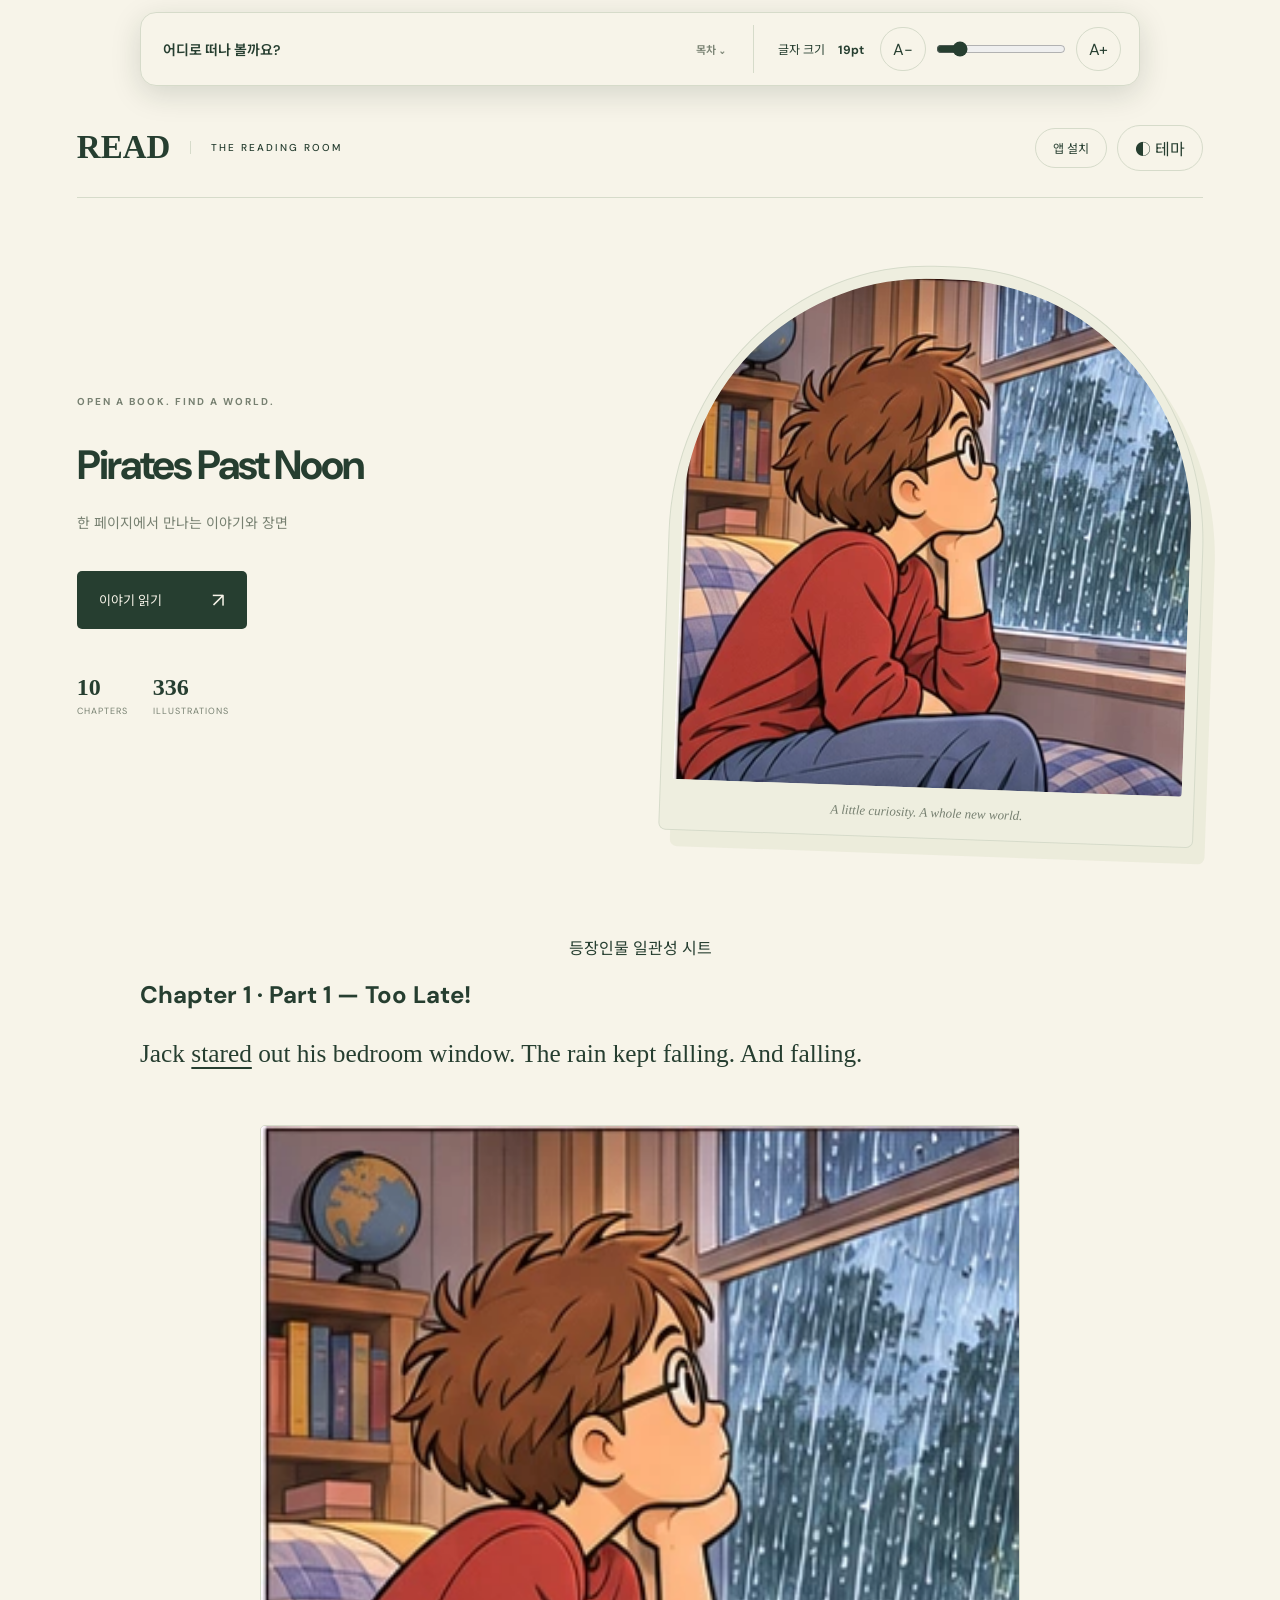
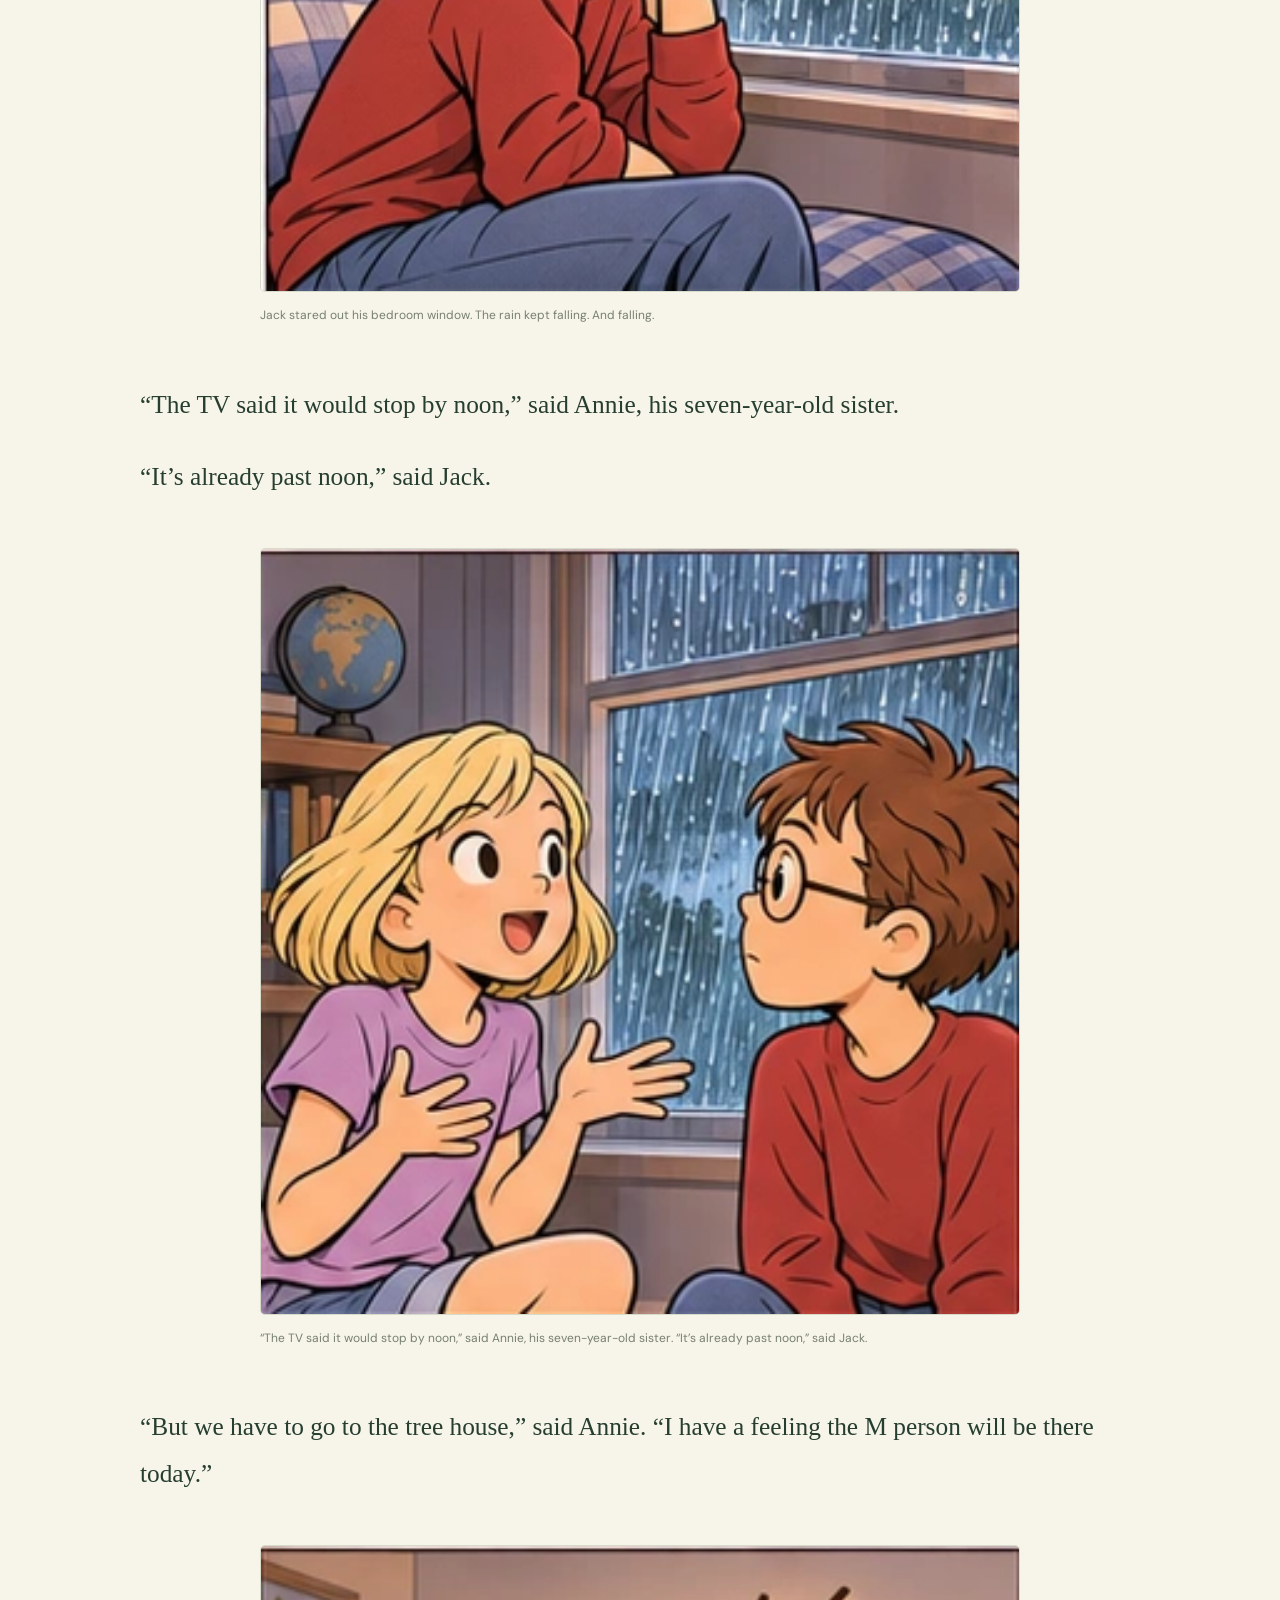
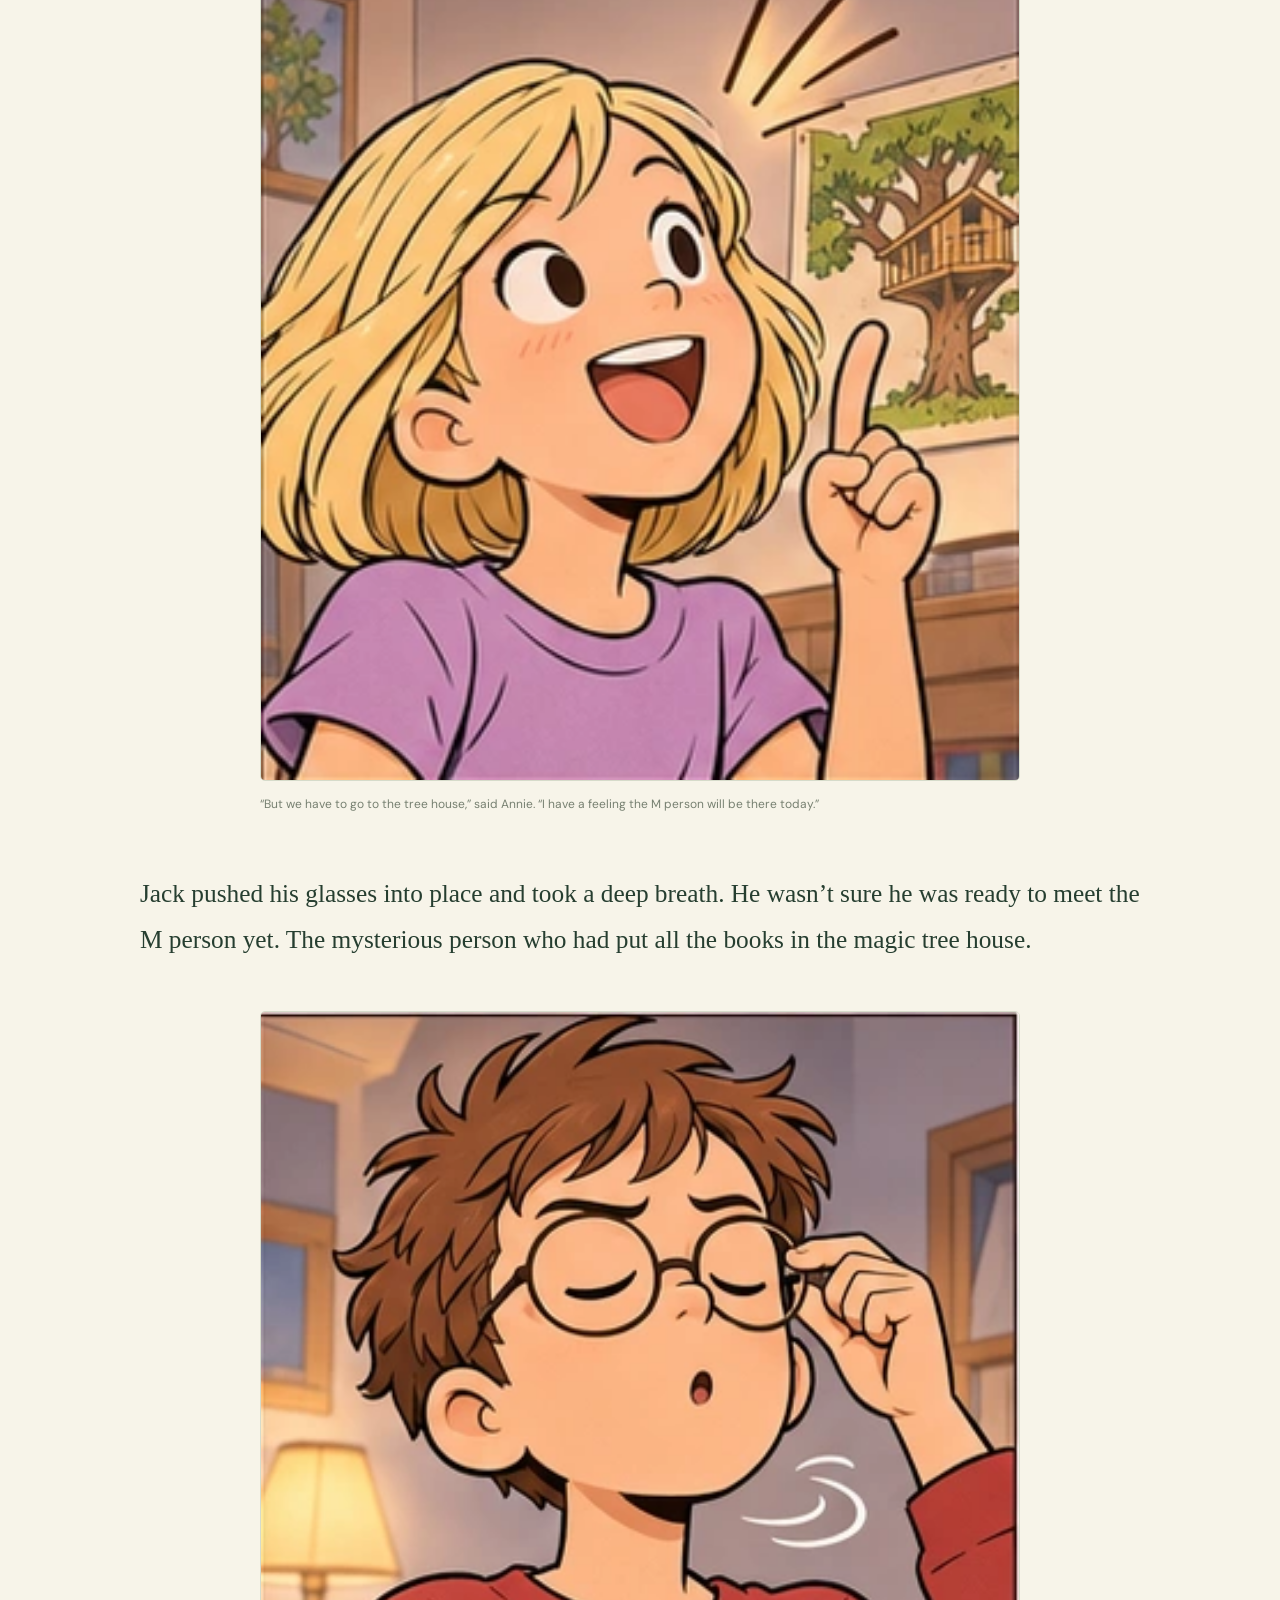
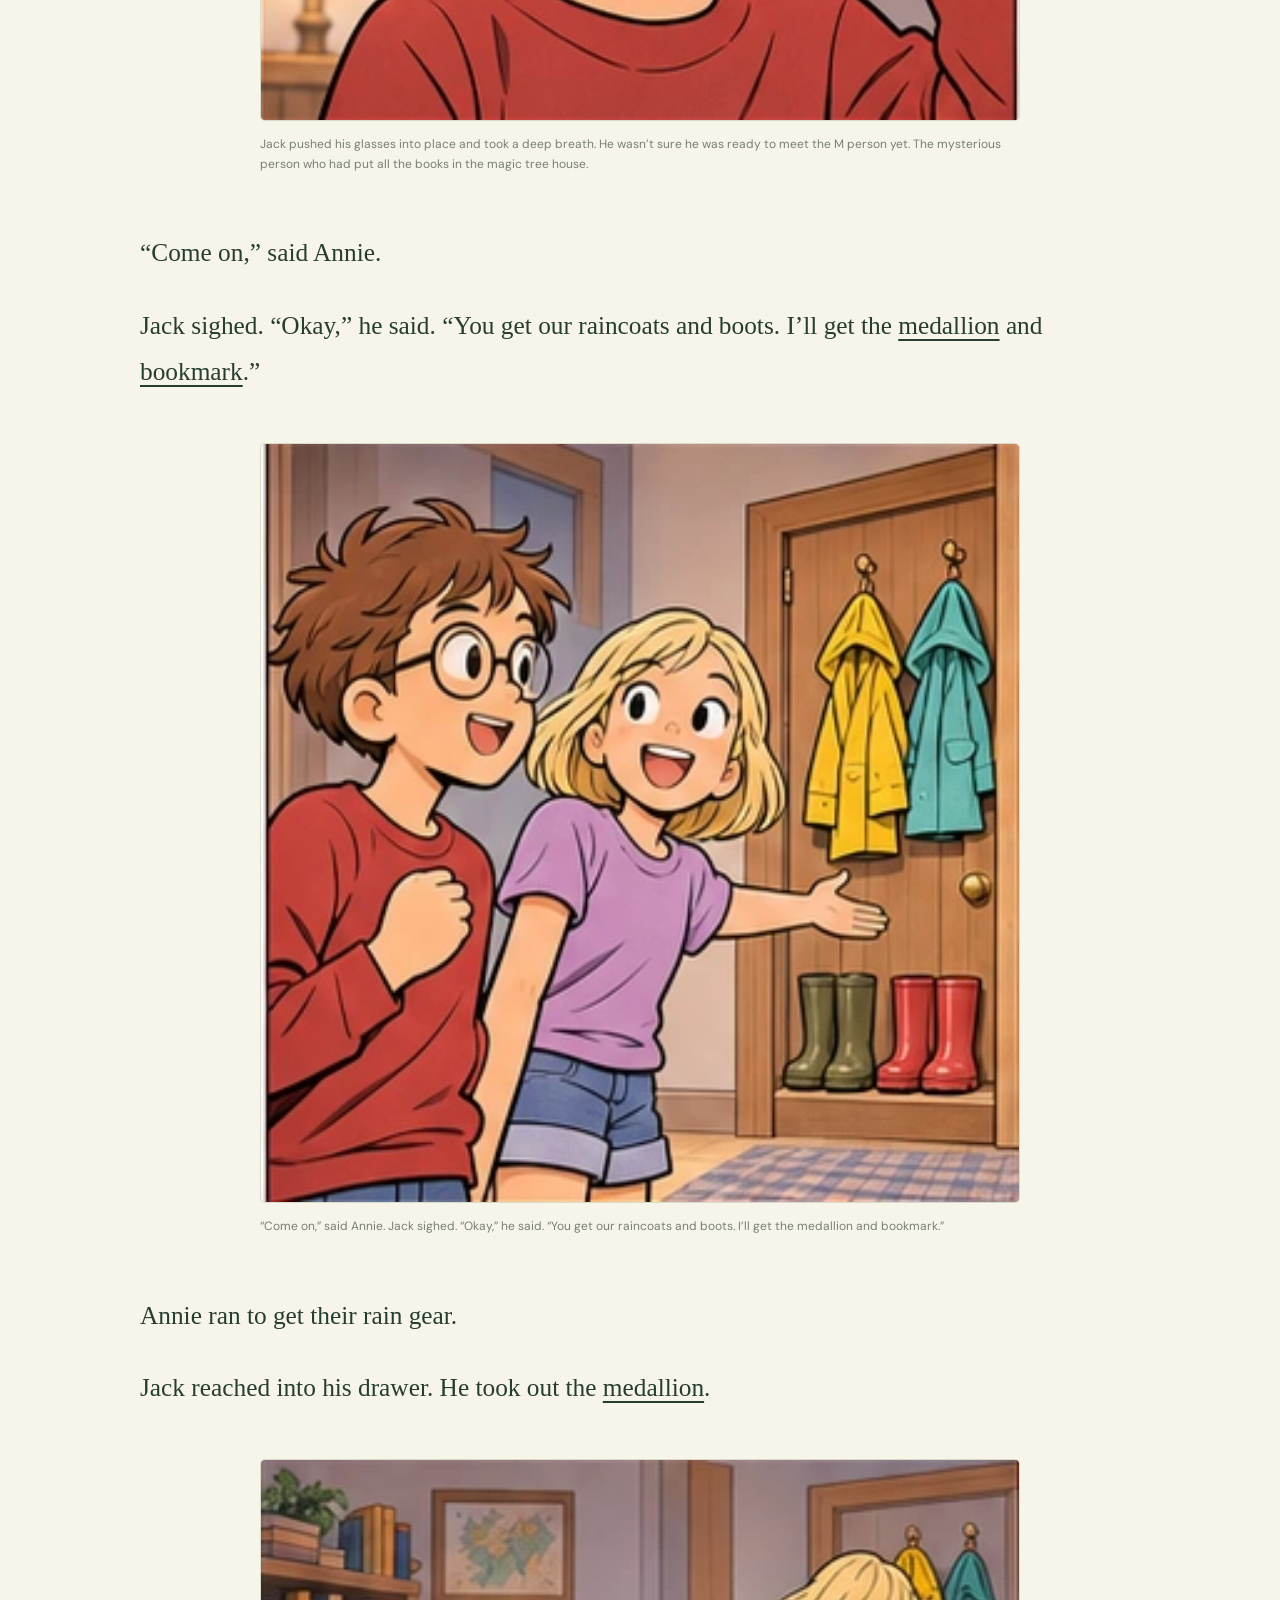
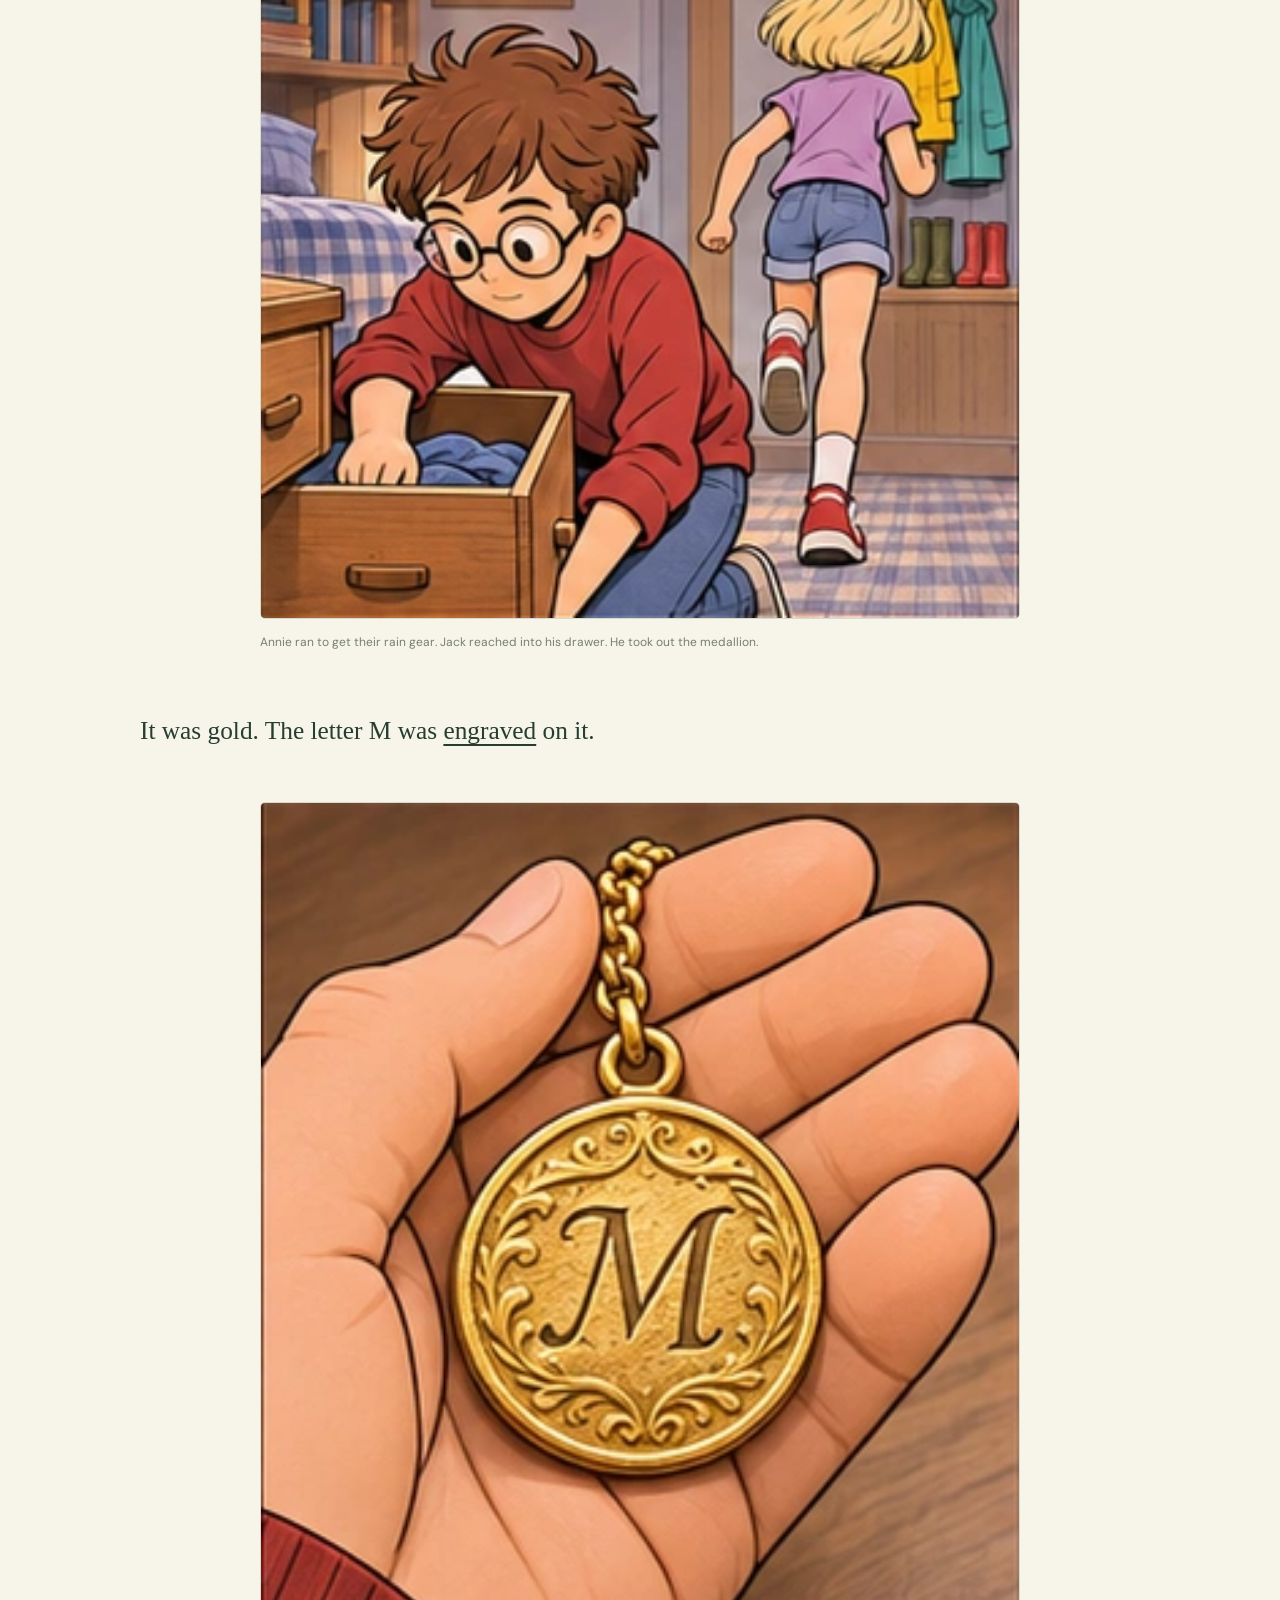
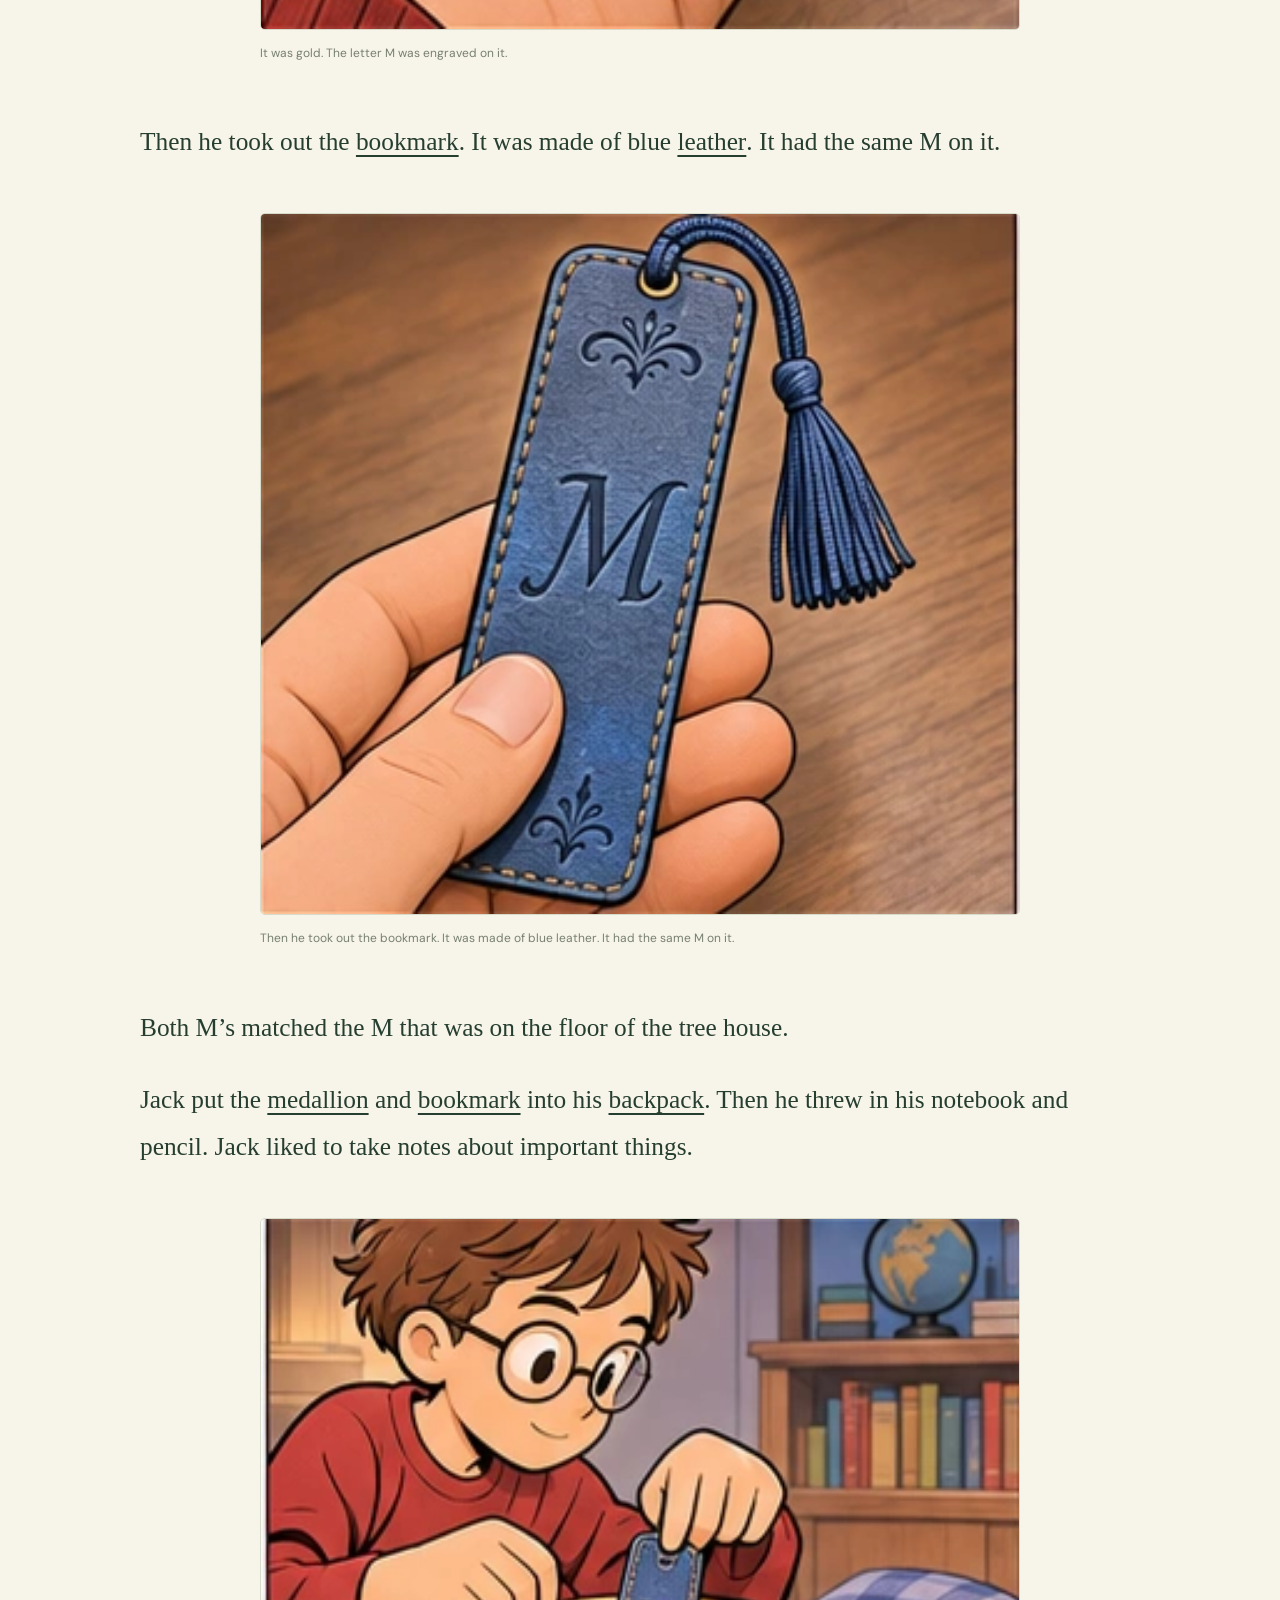
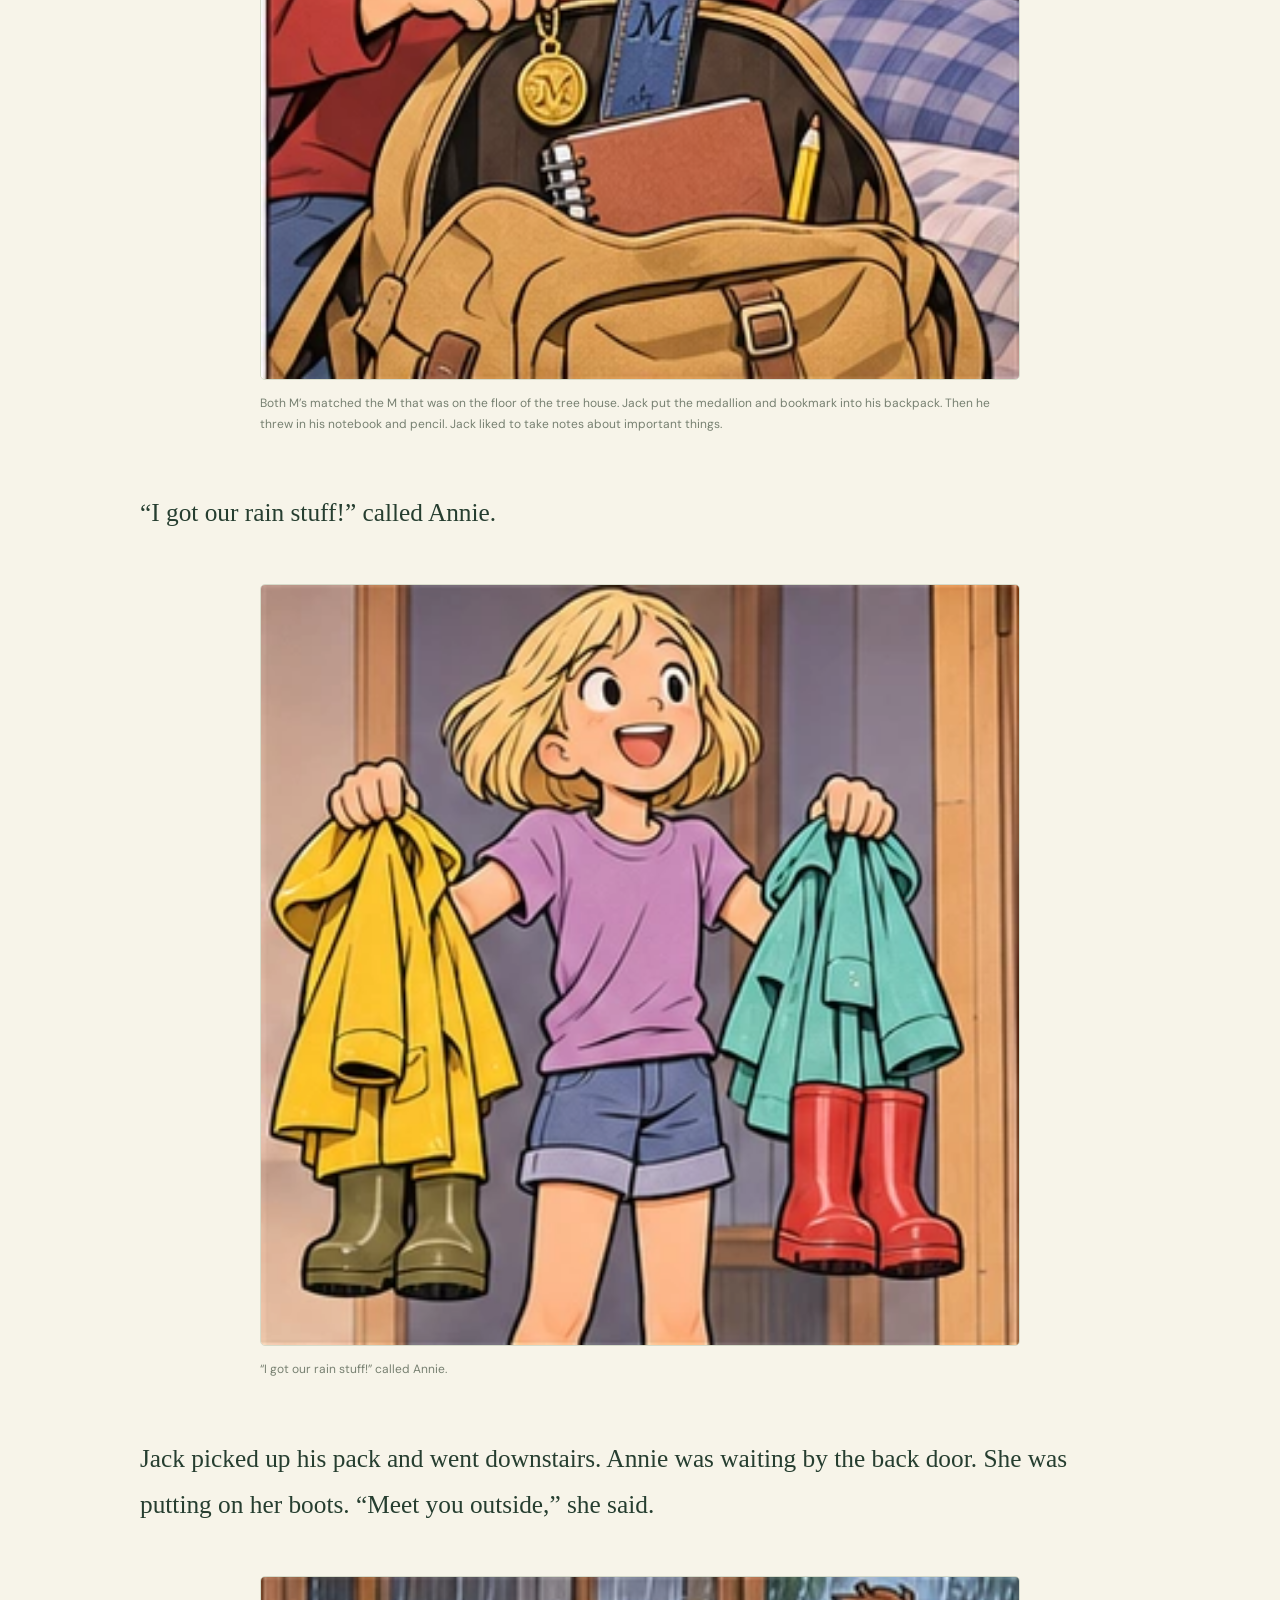
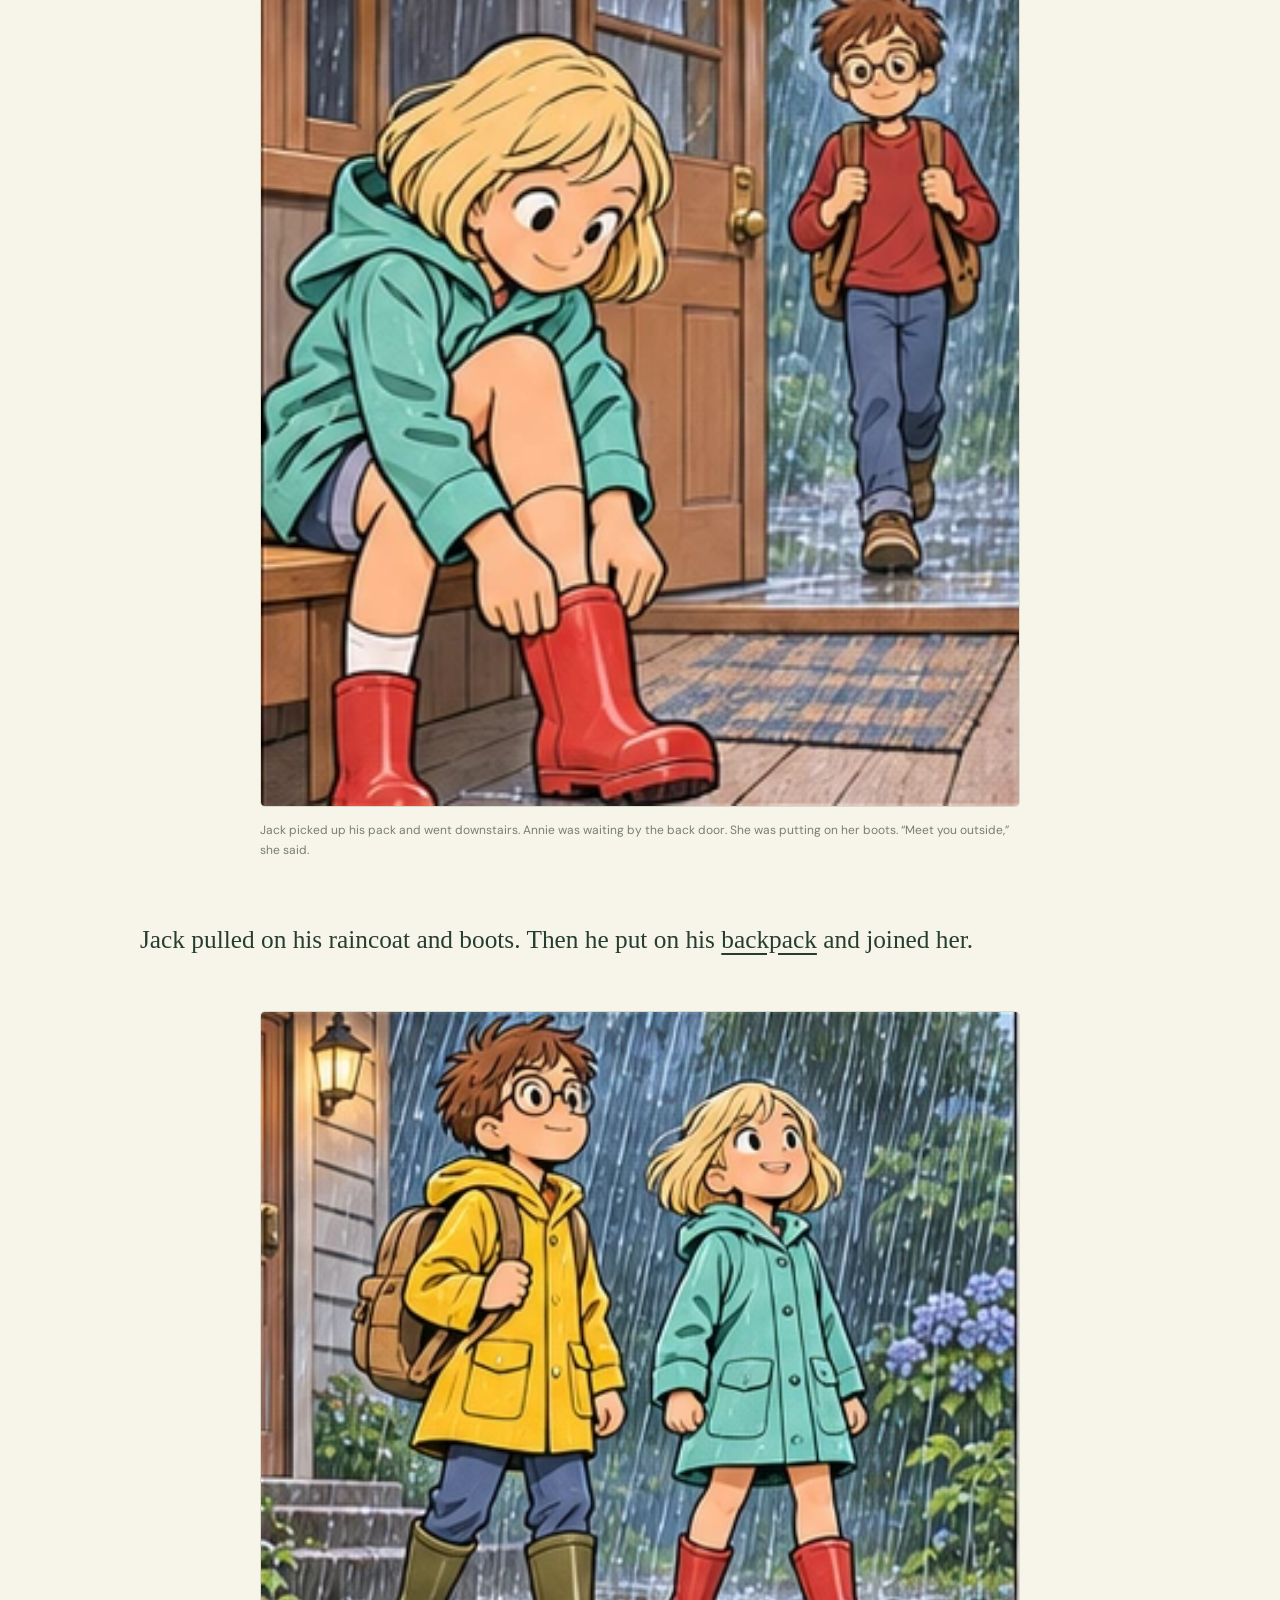
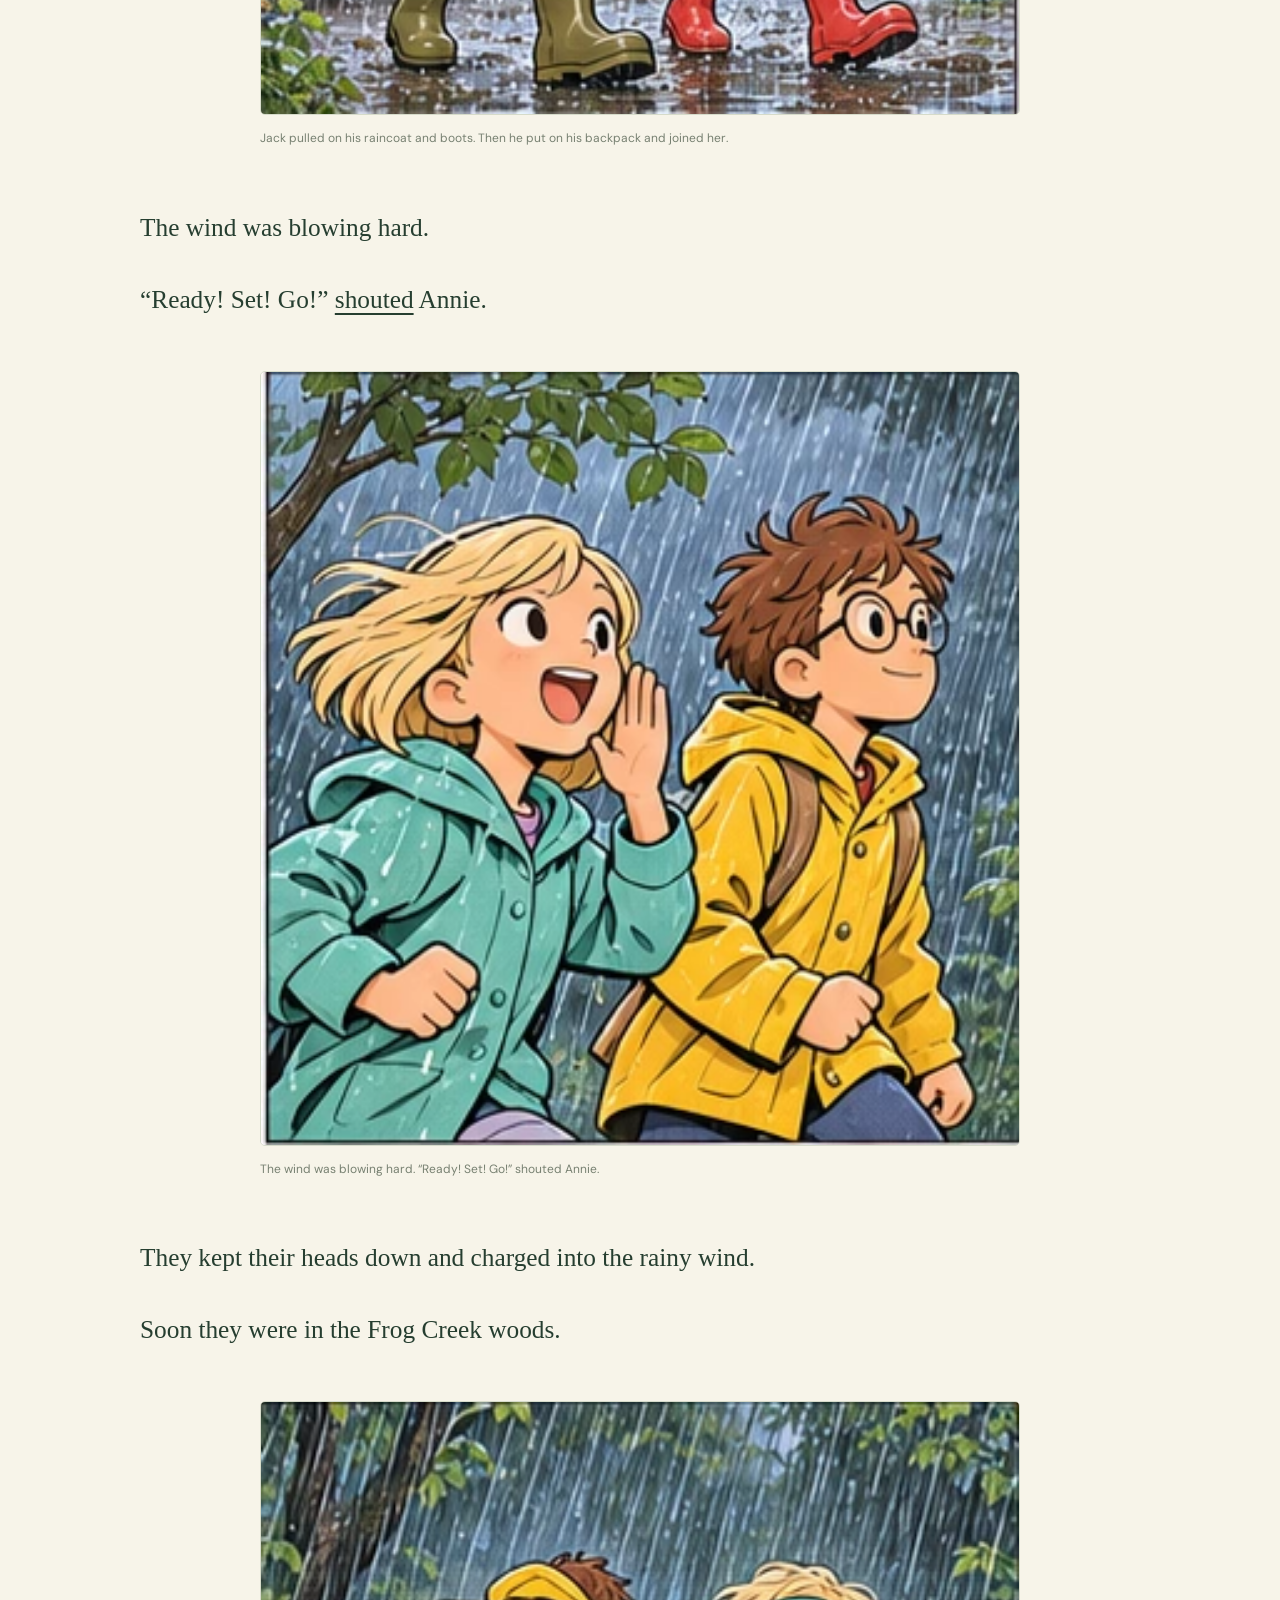
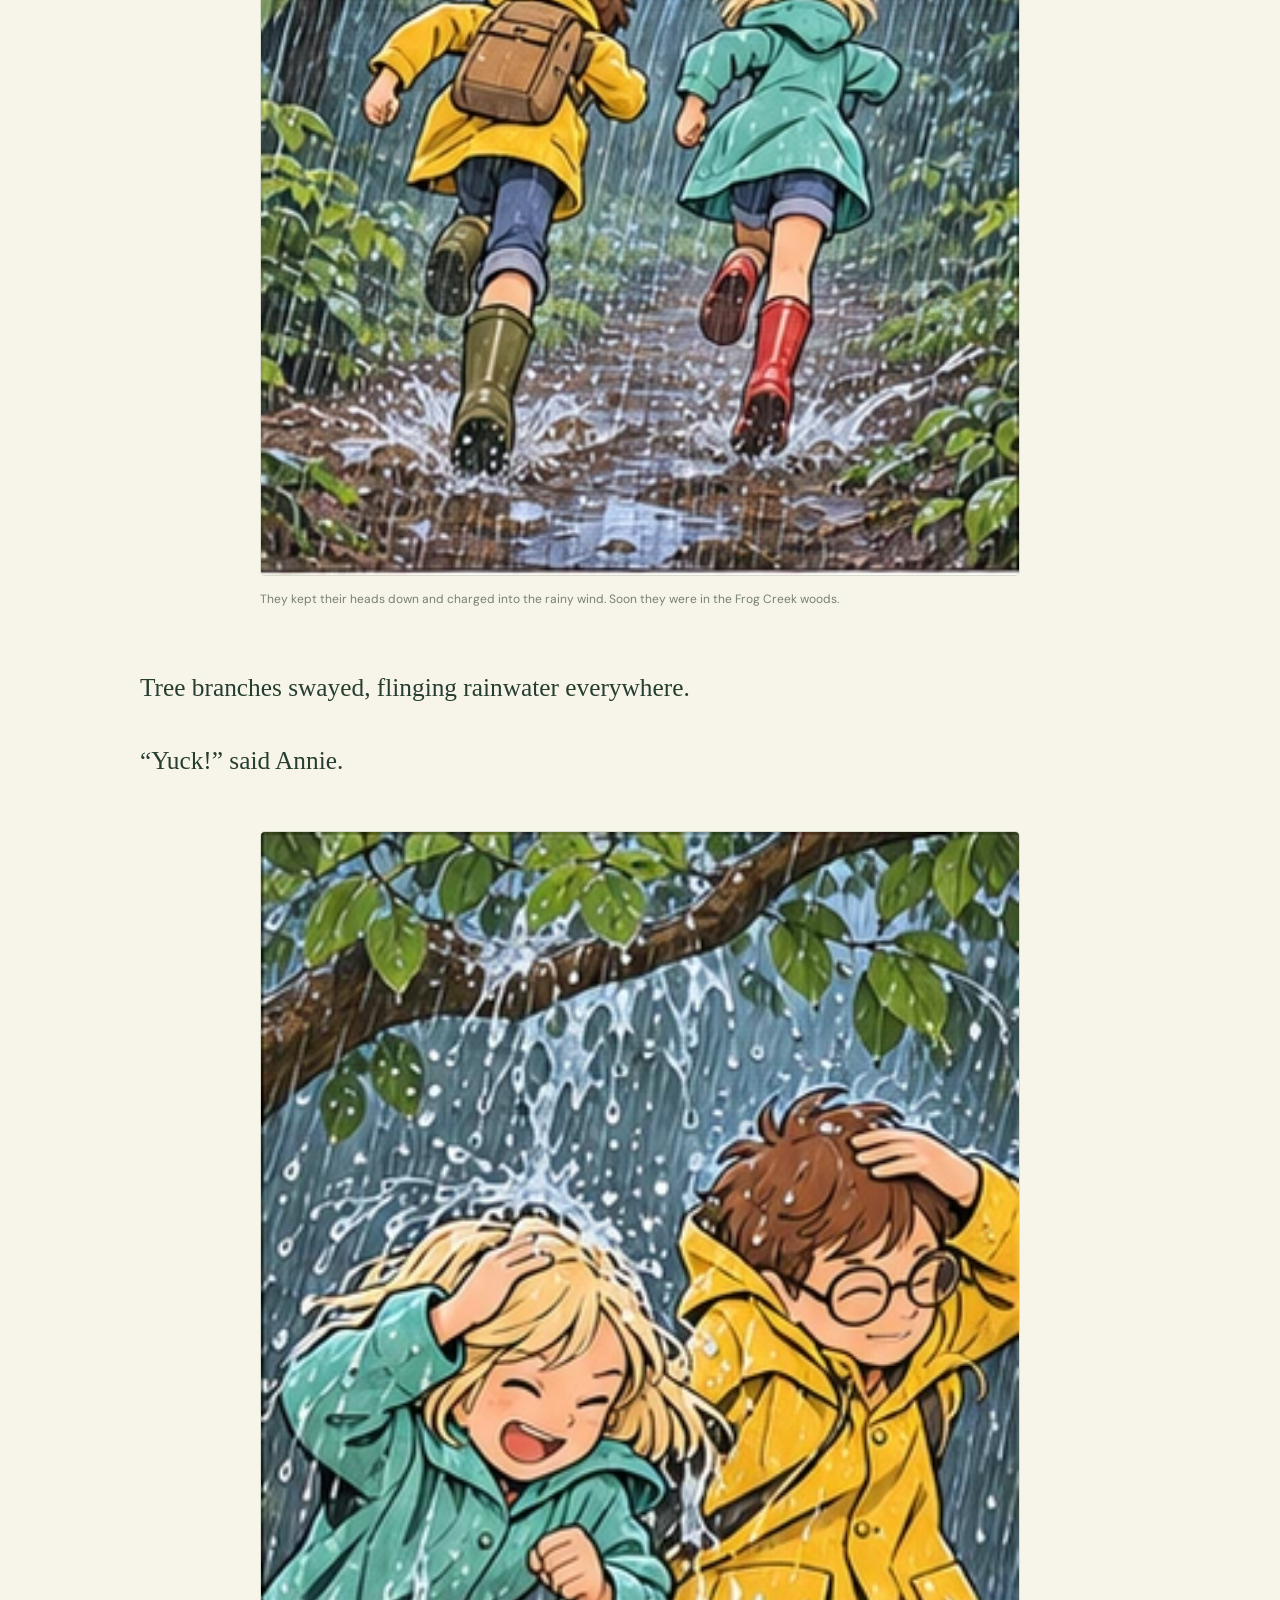
==== commit 6ed6894b: "Add Morgan library explanation scenes 321 through 336" ====
--- a/part-01-01.html
+++ b/part-01-01.html
@@ -1,6 +1,6 @@
 <!DOCTYPE html>
 
-<html data-story-id="mth04-reading-room" lang="ko"><head><meta charset="utf-8"/><meta content="width=device-width,initial-scale=1,viewport-fit=cover" name="viewport"/><meta content="#263e30" name="theme-color"/><meta content="한 페이지에서 만나는 이야기와 장면" name="description"/><title>Chapter 1 · Part 1 — Too Late! · Pirates Past Noon</title><link href="style.css?v=56627bf518e3" rel="stylesheet"/><script defer="" src="app.js?v=56627bf518e3"></script><script defer="" src="pwa.js?v=56627bf518e3"></script><link href="manifest.webmanifest" rel="manifest"/><meta content="yes" name="mobile-web-app-capable"/><meta content="yes" name="apple-mobile-web-app-capable"/><meta content="Pirates Past Noon" name="apple-mobile-web-app-title"/><meta content="black-translucent" name="apple-mobile-web-app-status-bar-style"/><link href="assets/app-icon-180.png" rel="apple-touch-icon"/><link href="assets/app-icon-192.png" rel="icon" sizes="192x192" type="image/png"/><link href="learning.css" rel="stylesheet"/><script defer="" src="learning.js"></script></head>
+<html data-story-id="mth04-reading-room" lang="ko"><head><meta charset="utf-8"/><meta content="width=device-width,initial-scale=1,viewport-fit=cover" name="viewport"/><meta content="#263e30" name="theme-color"/><meta content="한 페이지에서 만나는 이야기와 장면" name="description"/><title>Chapter 1 · Part 1 — Too Late! · Pirates Past Noon</title><link href="style.css?v=909de886705b" rel="stylesheet"/><script defer="" src="app.js?v=909de886705b"></script><script defer="" src="pwa.js?v=909de886705b"></script><link href="manifest.webmanifest" rel="manifest"/><meta content="yes" name="mobile-web-app-capable"/><meta content="yes" name="apple-mobile-web-app-capable"/><meta content="Pirates Past Noon" name="apple-mobile-web-app-title"/><meta content="black-translucent" name="apple-mobile-web-app-status-bar-style"/><link href="assets/app-icon-180.png" rel="apple-touch-icon"/><link href="assets/app-icon-192.png" rel="icon" sizes="192x192" type="image/png"/><link href="learning.css" rel="stylesheet"/><script defer="" src="learning.js"></script></head>
 <body><a class="skip" href="#part-p1">본문으로 이동</a><div aria-label="독서 도구" class="floating-reader" id="floating-reader" role="region"><details class="chapter-menu" id="chapter-menu"><summary>어디로 떠나 볼까요?<span aria-hidden="true">목차 ⌄</span></summary><nav aria-label="전체 이야기 목차" class="toc"><a href="part-01-01.html">Chapter 1 · Part 1 — Too Late!</a><a href="part-01-02.html">Chapter 1 · Part 2 — Too Late!</a><a href="part-02-01.html">Chapter 2 · Part 1 — The Bright Blue Sea</a><a href="part-03-01.html">Chapter 3 · Part 1 — Three Men in a Boat</a><a href="part-04-01.html">Chapter 4 · Part 1 — Vile Booty</a><a href="part-05-01.html">Chapter 5 · Part 1 — The Kid’s Treasure</a><a href="part-06-01.html">Chapter 6 · Part 1 — The Whale’s Eye</a><a href="part-07-01.html">Chapter 7 · Part 1 — Gale’s a-Blowin’</a><a href="part-08-01.html">Chapter 8 · Part 1 — Dig, Dogs, Dig</a><a href="part-08-02.html">Chapter 8 · Part 2 — Dig, Dogs, Dig</a><a href="part-09-01.html">Chapter 9 · Part 1 — The Mysterious M</a><a href="part-10-01.html">Chapter 10 · Part 1 — Treasure Again</a><a href="part-10-02.html">Chapter 10 · Part 2 — Treasure Again</a></nav></details><div class="reading-tools"><div><label for="font-size">글자 크기 <output for="font-size" id="font-value">19pt</output></label></div><div class="size-controls"><button aria-label="글자 크기 줄이기" id="smaller" type="button">A−</button><input aria-label="본문 글자 크기" id="font-size" max="50" min="14" step="1" type="range" value="19"/><button aria-label="글자 크기 늘리기" id="larger" type="button">A+</button></div></div></div>
-<div class="shell"><header class="topbar"><a class="brand" href="#">READ<span>THE READING ROOM</span></a><button id="install-app" type="button">앱 설치</button><button aria-label="어두운 테마로 전환" id="theme" type="button">◐ <span>테마</span></button></header><main><div class="hero"><div class="hero-copy"><span class="eyebrow">OPEN A BOOK. FIND A WORLD.</span><h1 lang="en">Pirates Past Noon</h1><p class="hero-desc">한 페이지에서 만나는 이야기와 장면</p><a class="start" href="#part-p1">이야기 읽기 <span>↗</span></a><div class="stats"><span><b>10</b> CHAPTERS</span><span><b>320</b> ILLUSTRATIONS</span></div></div><div class="hero-art"><img alt="Jack watches the rain from his bedroom." height="306" src="assets/scene-0001.webp?v=56627bf518e3" width="304"/><span class="art-note">A little curiosity. A whole new world.</span></div></div><p class="reader-links"><a href="characters.html">등장인물 일관성 시트</a></p><article><h2>Chapter 1 · Part 1 — Too Late!</h2><p class="story-text" id="part-p1"><span class="sentence">Jack <button aria-expanded="false" class="vocab-word" data-word="stared">stared</button> out his bedroom window. The rain kept falling. And falling.</span></p><figure><a href="assets/scene-0001.webp?v=56627bf518e3" rel="noopener" target="_blank"><img alt="Jack watches the rain from his bedroom." height="306" loading="lazy" src="assets/scene-0001.webp?v=56627bf518e3" width="304"/></a><figcaption>Jack stared out his bedroom window. The rain kept falling. And falling.</figcaption></figure><p class="story-text" id="part-p2"><span class="sentence">“The TV said it would stop by noon,” said Annie, his seven-year-old sister.</span></p><p class="story-text" id="part-p3"><span class="sentence">“It’s already past noon,” said Jack.</span></p><figure><a href="assets/scene-0002.webp?v=56627bf518e3" rel="noopener" target="_blank"><img alt="Annie talks to Jack by the rainy window." height="306" loading="lazy" src="assets/scene-0002.webp?v=56627bf518e3" width="304"/></a><figcaption>“The TV said it would stop by noon,” said Annie, his seven-year-old sister. “It’s already past noon,” said Jack.</figcaption></figure><p class="story-text" id="part-p4"><span class="sentence">“But we have to go to the tree house,” said Annie. “I have a feeling the M person will be there today.”</span></p><figure><a href="assets/scene-0003.webp?v=56627bf518e3" rel="noopener" target="_blank"><img alt="Annie wants to visit the tree house." height="306" loading="lazy" src="assets/scene-0003.webp?v=56627bf518e3" width="304"/></a><figcaption>“But we have to go to the tree house,” said Annie. “I have a feeling the M person will be there today.”</figcaption></figure><p class="story-text" id="part-p5"><span class="sentence">Jack pushed his glasses into place and took a deep breath. He wasn’t sure he was ready to meet the M person yet. The mysterious person who had put all the books in the magic tree house.</span></p><figure><a href="assets/scene-0004.webp?v=56627bf518e3" rel="noopener" target="_blank"><img alt="Jack adjusts his glasses." height="306" loading="lazy" src="assets/scene-0004.webp?v=56627bf518e3" width="305"/></a><figcaption>Jack pushed his glasses into place and took a deep breath. He wasn’t sure he was ready to meet the M person yet. The mysterious person who had put all the books in the magic tree house.</figcaption></figure><p class="story-text" id="part-p6"><span class="sentence">“Come on,” said Annie.</span></p><p class="story-text" id="part-p7"><span class="sentence">Jack sighed. “Okay,” he said. “You get our raincoats and boots. I’ll get the <button aria-expanded="false" class="vocab-word" data-word="medallion">medallion</button> and <button aria-expanded="false" class="vocab-word" data-word="bookmark">bookmark</button>.”</span></p><figure><a href="assets/scene-0005.webp?v=56627bf518e3" rel="noopener" target="_blank"><img alt="The children prepare to leave." height="307" loading="lazy" src="assets/scene-0005.webp?v=56627bf518e3" width="304"/></a><figcaption>“Come on,” said Annie. Jack sighed. “Okay,” he said. “You get our raincoats and boots. I’ll get the medallion and bookmark.”</figcaption></figure><p class="story-text" id="part-p8"><span class="sentence">Annie ran to get their rain gear.</span></p><p class="story-text" id="part-p9"><span class="sentence">Jack reached into his drawer. He took out the <button aria-expanded="false" class="vocab-word" data-word="medallion">medallion</button>.</span></p><figure><a href="assets/scene-0006.webp?v=56627bf518e3" rel="noopener" target="_blank"><img alt="Jack opens his drawer as Annie gets their rain gear." height="307" loading="lazy" src="assets/scene-0006.webp?v=56627bf518e3" width="304"/></a><figcaption>Annie ran to get their rain gear. Jack reached into his drawer. He took out the medallion.</figcaption></figure><p class="story-text" id="part-p10"><span class="sentence">It was gold. The letter M was <button aria-expanded="false" class="vocab-word" data-word="engraved">engraved</button> on it.</span></p><figure><a href="assets/scene-0007.webp?v=56627bf518e3" rel="noopener" target="_blank"><img alt="The gold medallion is marked M." height="307" loading="lazy" src="assets/scene-0007.webp?v=56627bf518e3" width="304"/></a><figcaption>It was gold. The letter M was engraved on it.</figcaption></figure><p class="story-text" id="part-p11"><span class="sentence">Then he took out the <button aria-expanded="false" class="vocab-word" data-word="bookmark">bookmark</button>. It was made of blue <button aria-expanded="false" class="vocab-word" data-word="leather">leather</button>. It had the same M on it.</span></p><figure><a href="assets/scene-0008.webp?v=56627bf518e3" rel="noopener" target="_blank"><img alt="The blue leather bookmark is marked M." height="307" loading="lazy" src="assets/scene-0008.webp?v=56627bf518e3" width="305"/></a><figcaption>Then he took out the bookmark. It was made of blue leather. It had the same M on it.</figcaption></figure><p class="story-text" id="part-p12"><span class="sentence">Both M’s matched the M that was on the floor of the tree house.</span></p><p class="story-text" id="part-p13"><span class="sentence">Jack put the <button aria-expanded="false" class="vocab-word" data-word="medallion">medallion</button> and <button aria-expanded="false" class="vocab-word" data-word="bookmark">bookmark</button> into his <button aria-expanded="false" class="vocab-word" data-word="backpack">backpack</button>. Then he threw in his notebook and pencil. Jack liked to take notes about important things.</span></p><figure><a href="assets/scene-0009.webp?v=56627bf518e3" rel="noopener" target="_blank"><img alt="Jack packs his bag." height="307" loading="lazy" src="assets/scene-0009.webp?v=56627bf518e3" width="304"/></a><figcaption>Both M’s matched the M that was on the floor of the tree house. Jack put the medallion and bookmark into his backpack. Then he threw in his notebook and pencil. Jack liked to take notes about important things.</figcaption></figure><p class="story-text" id="part-p14"><span class="sentence">“I got our rain stuff!” called Annie.</span></p><figure><a href="assets/scene-0010.webp?v=56627bf518e3" rel="noopener" target="_blank"><img alt="Annie brings their rain gear." height="307" loading="lazy" src="assets/scene-0010.webp?v=56627bf518e3" width="304"/></a><figcaption>“I got our rain stuff!” called Annie.</figcaption></figure><p class="story-text" id="part-p15"><span class="sentence">Jack picked up his pack and went downstairs. Annie was waiting by the back door. She was putting on her boots. “Meet you outside,” she said.</span></p><figure><a href="assets/scene-0011.webp?v=56627bf518e3" rel="noopener" target="_blank"><img alt="Annie puts on her boots." height="307" loading="lazy" src="assets/scene-0011.webp?v=56627bf518e3" width="304"/></a><figcaption>Jack picked up his pack and went downstairs. Annie was waiting by the back door. She was putting on her boots. “Meet you outside,” she said.</figcaption></figure><p class="story-text" id="part-p16"><span class="sentence">Jack pulled on his raincoat and boots. Then he put on his <button aria-expanded="false" class="vocab-word" data-word="backpack">backpack</button> and joined her.</span></p><figure><a href="assets/scene-0012.webp?v=56627bf518e3" rel="noopener" target="_blank"><img alt="Jack and Annie step outside in raincoats." height="307" loading="lazy" src="assets/scene-0012.webp?v=56627bf518e3" width="305"/></a><figcaption>Jack pulled on his raincoat and boots. Then he put on his backpack and joined her.</figcaption></figure><p class="story-text" id="part-p17"><span class="sentence">The wind was blowing hard.</span></p><p class="story-text" id="part-p18"><span class="sentence">“Ready! Set! Go!” <button aria-expanded="false" class="vocab-word" data-word="shouted">shouted</button> Annie.</span></p><figure><a href="assets/scene-0013.webp?v=56627bf518e3" rel="noopener" target="_blank"><img alt="Annie calls out in the wind." height="307" loading="lazy" src="assets/scene-0013.webp?v=56627bf518e3" width="304"/></a><figcaption>The wind was blowing hard. “Ready! Set! Go!” shouted Annie.</figcaption></figure><p class="story-text" id="part-p19"><span class="sentence">They kept their heads down and charged into the rainy wind.</span></p><p class="story-text" id="part-p20"><span class="sentence">Soon they were in the Frog Creek woods.</span></p><figure><a href="assets/scene-0014.webp?v=56627bf518e3" rel="noopener" target="_blank"><img alt="The children run into the woods." height="307" loading="lazy" src="assets/scene-0014.webp?v=56627bf518e3" width="304"/></a><figcaption>They kept their heads down and charged into the rainy wind. Soon they were in the Frog Creek woods.</figcaption></figure><p class="story-text" id="part-p21"><span class="sentence">Tree branches swayed, flinging rainwater everywhere.</span></p><p class="story-text" id="part-p22"><span class="sentence">“Yuck!” said Annie.</span></p><figure><a href="assets/scene-0015.webp?v=56627bf518e3" rel="noopener" target="_blank"><img alt="Rain falls from the branches." height="307" loading="lazy" src="assets/scene-0015.webp?v=56627bf518e3" width="304"/></a><figcaption>Tree branches swayed, flinging rainwater everywhere. “Yuck!” said Annie.</figcaption></figure><p class="story-text" id="part-p23"><span class="sentence">They splashed through puddles. Until they came to the tallest oak tree in the woods.</span></p><figure><a href="assets/scene-0016.webp?v=56627bf518e3" rel="noopener" target="_blank"><img alt="The children approach the tall oak tree." height="307" loading="lazy" src="assets/scene-0016.webp?v=56627bf518e3" width="305"/></a><figcaption>They splashed through puddles. Until they came to the tallest oak tree in the woods.</figcaption></figure><p class="story-text" id="part-p24"><span class="sentence">They looked up.</span></p><p class="story-text" id="part-p25"><span class="sentence">Tucked between two branches was the tree house. It looked dark and lonely against the stormy sky.</span></p><figure><a href="assets/scene-0017.webp?v=56627bf518e3" rel="noopener" target="_blank"><img alt="" height="303" loading="lazy" src="assets/scene-0017.webp?v=56627bf518e3" width="307"/></a><figcaption>They looked up. Tucked between two branches was the tree house. It looked dark and lonely against the stormy sky.</figcaption></figure><p class="story-text" id="part-p26"><span class="sentence">Hanging from the tree house was a rope <button aria-expanded="false" class="vocab-word" data-word="ladder">ladder</button>. It was blowing in the wind.</span></p><figure><a href="assets/scene-0018.webp?v=56627bf518e3" rel="noopener" target="_blank"><img alt="" height="303" loading="lazy" src="assets/scene-0018.webp?v=56627bf518e3" width="307"/></a><figcaption>Hanging from the tree house was a rope ladder. It was blowing in the wind.</figcaption></figure><p class="story-text" id="part-p27"><span class="sentence">Jack thought of all the books up there. He hoped they weren’t getting wet.</span></p><figure><a href="assets/scene-0019.webp?v=56627bf518e3" rel="noopener" target="_blank"><img alt="" height="303" loading="lazy" src="assets/scene-0019.webp?v=56627bf518e3" width="307"/></a><figcaption>Jack thought of all the books up there. He hoped they weren’t getting wet.</figcaption></figure><p class="story-text" id="part-p28"><span class="sentence">“The M person’s been there,” said Annie.</span></p><p class="story-text" id="part-p29"><span class="sentence">Jack caught his breath. “How can you tell?” he said.</span></p><figure><a href="assets/scene-0020.webp?v=56627bf518e3" rel="noopener" target="_blank"><img alt="" height="303" loading="lazy" src="assets/scene-0020.webp?v=56627bf518e3" width="308"/></a><figcaption>“The M person’s been there,” said Annie. Jack caught his breath. “How can you tell?” he said.</figcaption></figure><p class="story-text" id="part-p30"><span class="sentence">“I can feel it,” she <button aria-expanded="false" class="vocab-word" data-word="whispered">whispered</button>.</span></p><p class="story-text" id="part-p31"><span class="sentence">She <button aria-expanded="false" class="vocab-word" data-word="grabbed">grabbed</button> the rope <button aria-expanded="false" class="vocab-word" data-word="ladder">ladder</button> and started up. Jack followed.</span></p><figure><a href="assets/scene-0021.webp?v=56627bf518e3" rel="noopener" target="_blank"><img alt="" height="304" loading="lazy" src="assets/scene-0021.webp?v=56627bf518e3" width="307"/></a><figcaption>“I can feel it,” she whispered. She grabbed the rope ladder and started up. Jack followed.</figcaption></figure><p class="story-text" id="part-p32"><span class="sentence">Inside the tree house it was chilly and damp.</span></p><p class="story-text" id="part-p33"><span class="sentence">But the books were dry. They were all neatly stacked along the wall. Just the way they had been the day before.</span></p><figure><a href="assets/scene-0022.webp?v=56627bf518e3" rel="noopener" target="_blank"><img alt="" height="304" loading="lazy" src="assets/scene-0022.webp?v=56627bf518e3" width="307"/></a><figcaption>Inside the tree house it was chilly and damp. But the books were dry. They were all neatly stacked along the wall. Just the way they had been the day before.</figcaption></figure><p class="story-text" id="part-p34"><span class="sentence">Annie picked up a castle book on top of one stack. It had taken them to the time of castles.</span></p><figure><a href="assets/scene-0023.webp?v=56627bf518e3" rel="noopener" target="_blank"><img alt="" height="304" loading="lazy" src="assets/scene-0023.webp?v=56627bf518e3" width="307"/></a><figcaption>Annie picked up a castle book on top of one stack. It had taken them to the time of castles.</figcaption></figure><p class="story-text" id="part-p35"><span class="sentence">“Remember the knight?”</span></p></article><div class="end-note"><nav class="part-links"><a href="index.html">전체 목차</a><a href="part-01-02.html">다음 파트 →</a></nav></div></main><footer>ILLUSTRATED READING ROOM<br/><small>제공된 원문 · AI 제작 삽화</small></footer></div>
+<div class="shell"><header class="topbar"><a class="brand" href="#">READ<span>THE READING ROOM</span></a><button id="install-app" type="button">앱 설치</button><button aria-label="어두운 테마로 전환" id="theme" type="button">◐ <span>테마</span></button></header><main><div class="hero"><div class="hero-copy"><span class="eyebrow">OPEN A BOOK. FIND A WORLD.</span><h1 lang="en">Pirates Past Noon</h1><p class="hero-desc">한 페이지에서 만나는 이야기와 장면</p><a class="start" href="#part-p1">이야기 읽기 <span>↗</span></a><div class="stats"><span><b>10</b> CHAPTERS</span><span><b>336</b> ILLUSTRATIONS</span></div></div><div class="hero-art"><img alt="Jack watches the rain from his bedroom." height="306" src="assets/scene-0001.webp?v=909de886705b" width="304"/><span class="art-note">A little curiosity. A whole new world.</span></div></div><p class="reader-links"><a href="characters.html">등장인물 일관성 시트</a></p><article><h2>Chapter 1 · Part 1 — Too Late!</h2><p class="story-text" id="part-p1"><span class="sentence">Jack <button aria-expanded="false" class="vocab-word" data-word="stared">stared</button> out his bedroom window. The rain kept falling. And falling.</span></p><figure><a href="assets/scene-0001.webp?v=909de886705b" rel="noopener" target="_blank"><img alt="Jack watches the rain from his bedroom." height="306" loading="lazy" src="assets/scene-0001.webp?v=909de886705b" width="304"/></a><figcaption>Jack stared out his bedroom window. The rain kept falling. And falling.</figcaption></figure><p class="story-text" id="part-p2"><span class="sentence">“The TV said it would stop by noon,” said Annie, his seven-year-old sister.</span></p><p class="story-text" id="part-p3"><span class="sentence">“It’s already past noon,” said Jack.</span></p><figure><a href="assets/scene-0002.webp?v=909de886705b" rel="noopener" target="_blank"><img alt="Annie talks to Jack by the rainy window." height="306" loading="lazy" src="assets/scene-0002.webp?v=909de886705b" width="304"/></a><figcaption>“The TV said it would stop by noon,” said Annie, his seven-year-old sister. “It’s already past noon,” said Jack.</figcaption></figure><p class="story-text" id="part-p4"><span class="sentence">“But we have to go to the tree house,” said Annie. “I have a feeling the M person will be there today.”</span></p><figure><a href="assets/scene-0003.webp?v=909de886705b" rel="noopener" target="_blank"><img alt="Annie wants to visit the tree house." height="306" loading="lazy" src="assets/scene-0003.webp?v=909de886705b" width="304"/></a><figcaption>“But we have to go to the tree house,” said Annie. “I have a feeling the M person will be there today.”</figcaption></figure><p class="story-text" id="part-p5"><span class="sentence">Jack pushed his glasses into place and took a deep breath. He wasn’t sure he was ready to meet the M person yet. The mysterious person who had put all the books in the magic tree house.</span></p><figure><a href="assets/scene-0004.webp?v=909de886705b" rel="noopener" target="_blank"><img alt="Jack adjusts his glasses." height="306" loading="lazy" src="assets/scene-0004.webp?v=909de886705b" width="305"/></a><figcaption>Jack pushed his glasses into place and took a deep breath. He wasn’t sure he was ready to meet the M person yet. The mysterious person who had put all the books in the magic tree house.</figcaption></figure><p class="story-text" id="part-p6"><span class="sentence">“Come on,” said Annie.</span></p><p class="story-text" id="part-p7"><span class="sentence">Jack sighed. “Okay,” he said. “You get our raincoats and boots. I’ll get the <button aria-expanded="false" class="vocab-word" data-word="medallion">medallion</button> and <button aria-expanded="false" class="vocab-word" data-word="bookmark">bookmark</button>.”</span></p><figure><a href="assets/scene-0005.webp?v=909de886705b" rel="noopener" target="_blank"><img alt="The children prepare to leave." height="307" loading="lazy" src="assets/scene-0005.webp?v=909de886705b" width="304"/></a><figcaption>“Come on,” said Annie. Jack sighed. “Okay,” he said. “You get our raincoats and boots. I’ll get the medallion and bookmark.”</figcaption></figure><p class="story-text" id="part-p8"><span class="sentence">Annie ran to get their rain gear.</span></p><p class="story-text" id="part-p9"><span class="sentence">Jack reached into his drawer. He took out the <button aria-expanded="false" class="vocab-word" data-word="medallion">medallion</button>.</span></p><figure><a href="assets/scene-0006.webp?v=909de886705b" rel="noopener" target="_blank"><img alt="Jack opens his drawer as Annie gets their rain gear." height="307" loading="lazy" src="assets/scene-0006.webp?v=909de886705b" width="304"/></a><figcaption>Annie ran to get their rain gear. Jack reached into his drawer. He took out the medallion.</figcaption></figure><p class="story-text" id="part-p10"><span class="sentence">It was gold. The letter M was <button aria-expanded="false" class="vocab-word" data-word="engraved">engraved</button> on it.</span></p><figure><a href="assets/scene-0007.webp?v=909de886705b" rel="noopener" target="_blank"><img alt="The gold medallion is marked M." height="307" loading="lazy" src="assets/scene-0007.webp?v=909de886705b" width="304"/></a><figcaption>It was gold. The letter M was engraved on it.</figcaption></figure><p class="story-text" id="part-p11"><span class="sentence">Then he took out the <button aria-expanded="false" class="vocab-word" data-word="bookmark">bookmark</button>. It was made of blue <button aria-expanded="false" class="vocab-word" data-word="leather">leather</button>. It had the same M on it.</span></p><figure><a href="assets/scene-0008.webp?v=909de886705b" rel="noopener" target="_blank"><img alt="The blue leather bookmark is marked M." height="307" loading="lazy" src="assets/scene-0008.webp?v=909de886705b" width="305"/></a><figcaption>Then he took out the bookmark. It was made of blue leather. It had the same M on it.</figcaption></figure><p class="story-text" id="part-p12"><span class="sentence">Both M’s matched the M that was on the floor of the tree house.</span></p><p class="story-text" id="part-p13"><span class="sentence">Jack put the <button aria-expanded="false" class="vocab-word" data-word="medallion">medallion</button> and <button aria-expanded="false" class="vocab-word" data-word="bookmark">bookmark</button> into his <button aria-expanded="false" class="vocab-word" data-word="backpack">backpack</button>. Then he threw in his notebook and pencil. Jack liked to take notes about important things.</span></p><figure><a href="assets/scene-0009.webp?v=909de886705b" rel="noopener" target="_blank"><img alt="Jack packs his bag." height="307" loading="lazy" src="assets/scene-0009.webp?v=909de886705b" width="304"/></a><figcaption>Both M’s matched the M that was on the floor of the tree house. Jack put the medallion and bookmark into his backpack. Then he threw in his notebook and pencil. Jack liked to take notes about important things.</figcaption></figure><p class="story-text" id="part-p14"><span class="sentence">“I got our rain stuff!” called Annie.</span></p><figure><a href="assets/scene-0010.webp?v=909de886705b" rel="noopener" target="_blank"><img alt="Annie brings their rain gear." height="307" loading="lazy" src="assets/scene-0010.webp?v=909de886705b" width="304"/></a><figcaption>“I got our rain stuff!” called Annie.</figcaption></figure><p class="story-text" id="part-p15"><span class="sentence">Jack picked up his pack and went downstairs. Annie was waiting by the back door. She was putting on her boots. “Meet you outside,” she said.</span></p><figure><a href="assets/scene-0011.webp?v=909de886705b" rel="noopener" target="_blank"><img alt="Annie puts on her boots." height="307" loading="lazy" src="assets/scene-0011.webp?v=909de886705b" width="304"/></a><figcaption>Jack picked up his pack and went downstairs. Annie was waiting by the back door. She was putting on her boots. “Meet you outside,” she said.</figcaption></figure><p class="story-text" id="part-p16"><span class="sentence">Jack pulled on his raincoat and boots. Then he put on his <button aria-expanded="false" class="vocab-word" data-word="backpack">backpack</button> and joined her.</span></p><figure><a href="assets/scene-0012.webp?v=909de886705b" rel="noopener" target="_blank"><img alt="Jack and Annie step outside in raincoats." height="307" loading="lazy" src="assets/scene-0012.webp?v=909de886705b" width="305"/></a><figcaption>Jack pulled on his raincoat and boots. Then he put on his backpack and joined her.</figcaption></figure><p class="story-text" id="part-p17"><span class="sentence">The wind was blowing hard.</span></p><p class="story-text" id="part-p18"><span class="sentence">“Ready! Set! Go!” <button aria-expanded="false" class="vocab-word" data-word="shouted">shouted</button> Annie.</span></p><figure><a href="assets/scene-0013.webp?v=909de886705b" rel="noopener" target="_blank"><img alt="Annie calls out in the wind." height="307" loading="lazy" src="assets/scene-0013.webp?v=909de886705b" width="304"/></a><figcaption>The wind was blowing hard. “Ready! Set! Go!” shouted Annie.</figcaption></figure><p class="story-text" id="part-p19"><span class="sentence">They kept their heads down and charged into the rainy wind.</span></p><p class="story-text" id="part-p20"><span class="sentence">Soon they were in the Frog Creek woods.</span></p><figure><a href="assets/scene-0014.webp?v=909de886705b" rel="noopener" target="_blank"><img alt="The children run into the woods." height="307" loading="lazy" src="assets/scene-0014.webp?v=909de886705b" width="304"/></a><figcaption>They kept their heads down and charged into the rainy wind. Soon they were in the Frog Creek woods.</figcaption></figure><p class="story-text" id="part-p21"><span class="sentence">Tree branches swayed, flinging rainwater everywhere.</span></p><p class="story-text" id="part-p22"><span class="sentence">“Yuck!” said Annie.</span></p><figure><a href="assets/scene-0015.webp?v=909de886705b" rel="noopener" target="_blank"><img alt="Rain falls from the branches." height="307" loading="lazy" src="assets/scene-0015.webp?v=909de886705b" width="304"/></a><figcaption>Tree branches swayed, flinging rainwater everywhere. “Yuck!” said Annie.</figcaption></figure><p class="story-text" id="part-p23"><span class="sentence">They splashed through puddles. Until they came to the tallest oak tree in the woods.</span></p><figure><a href="assets/scene-0016.webp?v=909de886705b" rel="noopener" target="_blank"><img alt="The children approach the tall oak tree." height="307" loading="lazy" src="assets/scene-0016.webp?v=909de886705b" width="305"/></a><figcaption>They splashed through puddles. Until they came to the tallest oak tree in the woods.</figcaption></figure><p class="story-text" id="part-p24"><span class="sentence">They looked up.</span></p><p class="story-text" id="part-p25"><span class="sentence">Tucked between two branches was the tree house. It looked dark and lonely against the stormy sky.</span></p><figure><a href="assets/scene-0017.webp?v=909de886705b" rel="noopener" target="_blank"><img alt="" height="303" loading="lazy" src="assets/scene-0017.webp?v=909de886705b" width="307"/></a><figcaption>They looked up. Tucked between two branches was the tree house. It looked dark and lonely against the stormy sky.</figcaption></figure><p class="story-text" id="part-p26"><span class="sentence">Hanging from the tree house was a rope <button aria-expanded="false" class="vocab-word" data-word="ladder">ladder</button>. It was blowing in the wind.</span></p><figure><a href="assets/scene-0018.webp?v=909de886705b" rel="noopener" target="_blank"><img alt="" height="303" loading="lazy" src="assets/scene-0018.webp?v=909de886705b" width="307"/></a><figcaption>Hanging from the tree house was a rope ladder. It was blowing in the wind.</figcaption></figure><p class="story-text" id="part-p27"><span class="sentence">Jack thought of all the books up there. He hoped they weren’t getting wet.</span></p><figure><a href="assets/scene-0019.webp?v=909de886705b" rel="noopener" target="_blank"><img alt="" height="303" loading="lazy" src="assets/scene-0019.webp?v=909de886705b" width="307"/></a><figcaption>Jack thought of all the books up there. He hoped they weren’t getting wet.</figcaption></figure><p class="story-text" id="part-p28"><span class="sentence">“The M person’s been there,” said Annie.</span></p><p class="story-text" id="part-p29"><span class="sentence">Jack caught his breath. “How can you tell?” he said.</span></p><figure><a href="assets/scene-0020.webp?v=909de886705b" rel="noopener" target="_blank"><img alt="" height="303" loading="lazy" src="assets/scene-0020.webp?v=909de886705b" width="308"/></a><figcaption>“The M person’s been there,” said Annie. Jack caught his breath. “How can you tell?” he said.</figcaption></figure><p class="story-text" id="part-p30"><span class="sentence">“I can feel it,” she <button aria-expanded="false" class="vocab-word" data-word="whispered">whispered</button>.</span></p><p class="story-text" id="part-p31"><span class="sentence">She <button aria-expanded="false" class="vocab-word" data-word="grabbed">grabbed</button> the rope <button aria-expanded="false" class="vocab-word" data-word="ladder">ladder</button> and started up. Jack followed.</span></p><figure><a href="assets/scene-0021.webp?v=909de886705b" rel="noopener" target="_blank"><img alt="" height="304" loading="lazy" src="assets/scene-0021.webp?v=909de886705b" width="307"/></a><figcaption>“I can feel it,” she whispered. She grabbed the rope ladder and started up. Jack followed.</figcaption></figure><p class="story-text" id="part-p32"><span class="sentence">Inside the tree house it was chilly and damp.</span></p><p class="story-text" id="part-p33"><span class="sentence">But the books were dry. They were all neatly stacked along the wall. Just the way they had been the day before.</span></p><figure><a href="assets/scene-0022.webp?v=909de886705b" rel="noopener" target="_blank"><img alt="" height="304" loading="lazy" src="assets/scene-0022.webp?v=909de886705b" width="307"/></a><figcaption>Inside the tree house it was chilly and damp. But the books were dry. They were all neatly stacked along the wall. Just the way they had been the day before.</figcaption></figure><p class="story-text" id="part-p34"><span class="sentence">Annie picked up a castle book on top of one stack. It had taken them to the time of castles.</span></p><figure><a href="assets/scene-0023.webp?v=909de886705b" rel="noopener" target="_blank"><img alt="" height="304" loading="lazy" src="assets/scene-0023.webp?v=909de886705b" width="307"/></a><figcaption>Annie picked up a castle book on top of one stack. It had taken them to the time of castles.</figcaption></figure><p class="story-text" id="part-p35"><span class="sentence">“Remember the knight?”</span></p></article><div class="end-note"><nav class="part-links"><a href="index.html">전체 목차</a><a href="part-01-02.html">다음 파트 →</a></nav></div></main><footer>ILLUSTRATED READING ROOM<br/><small>제공된 원문 · AI 제작 삽화</small></footer></div>
 <dialog aria-labelledby="install-title" id="install-help"><h2 id="install-title">내 독서 앱으로 설치하기</h2><p id="install-instructions"></p><p class="install-note">설치 후 홈 화면이나 바탕 화면의 앱 아이콘을 눌러 열어 주세요.</p><div class="install-buttons"><button hidden="" id="read-fullscreen" type="button">전체화면으로 읽기</button><form method="dialog"><button>닫기</button></form></div></dialog></body></html>
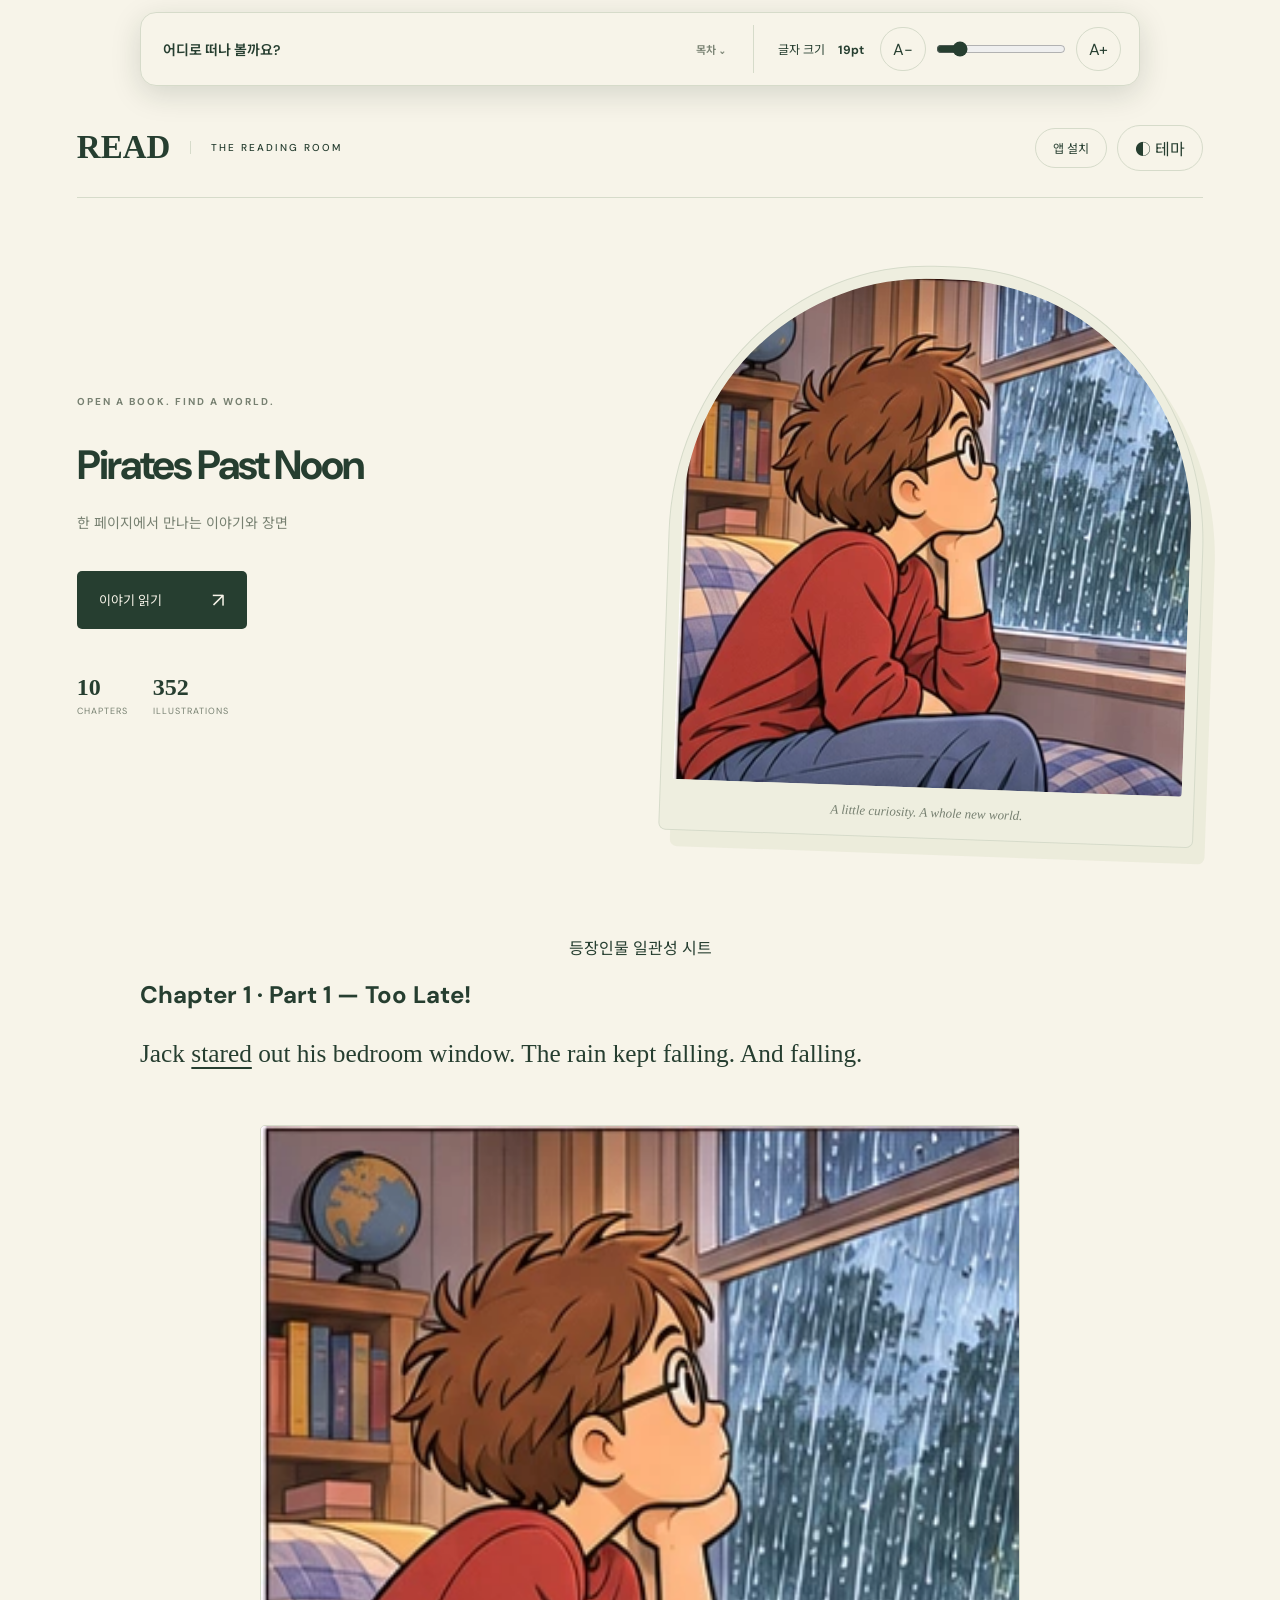
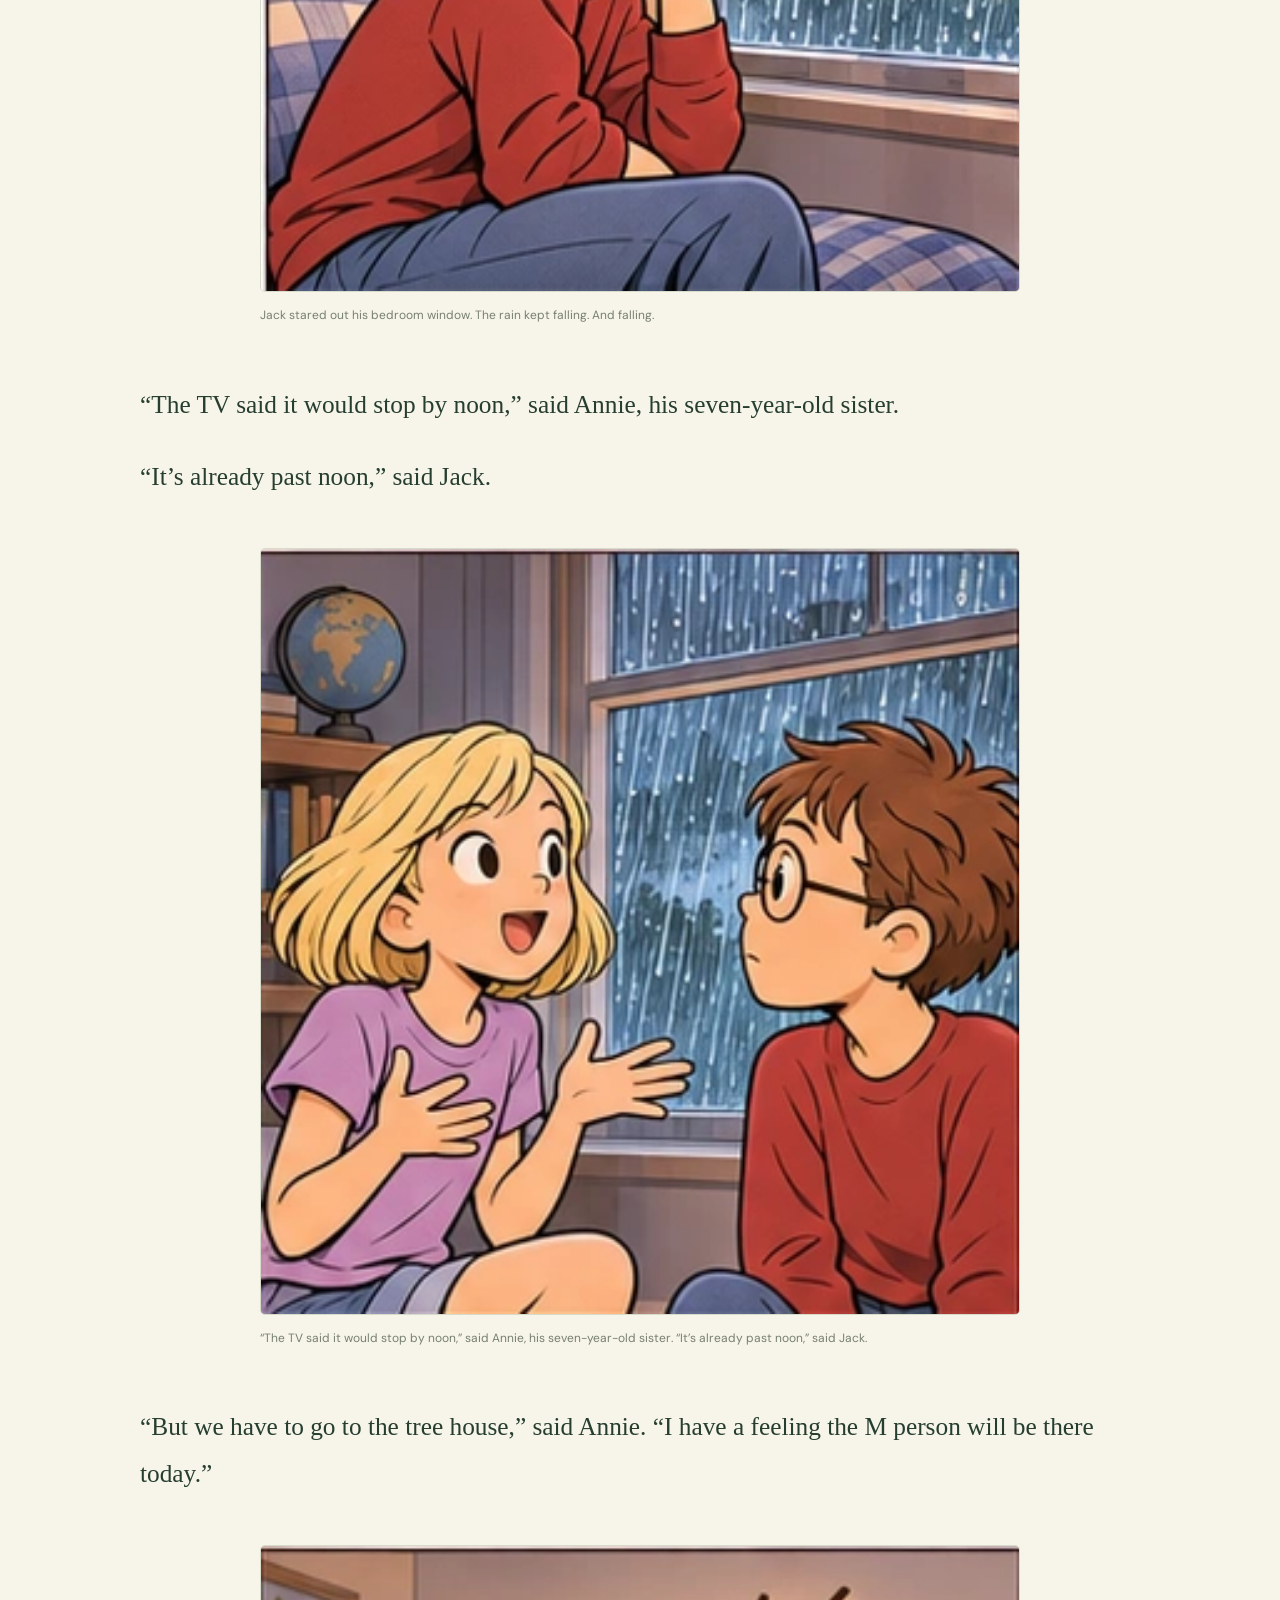
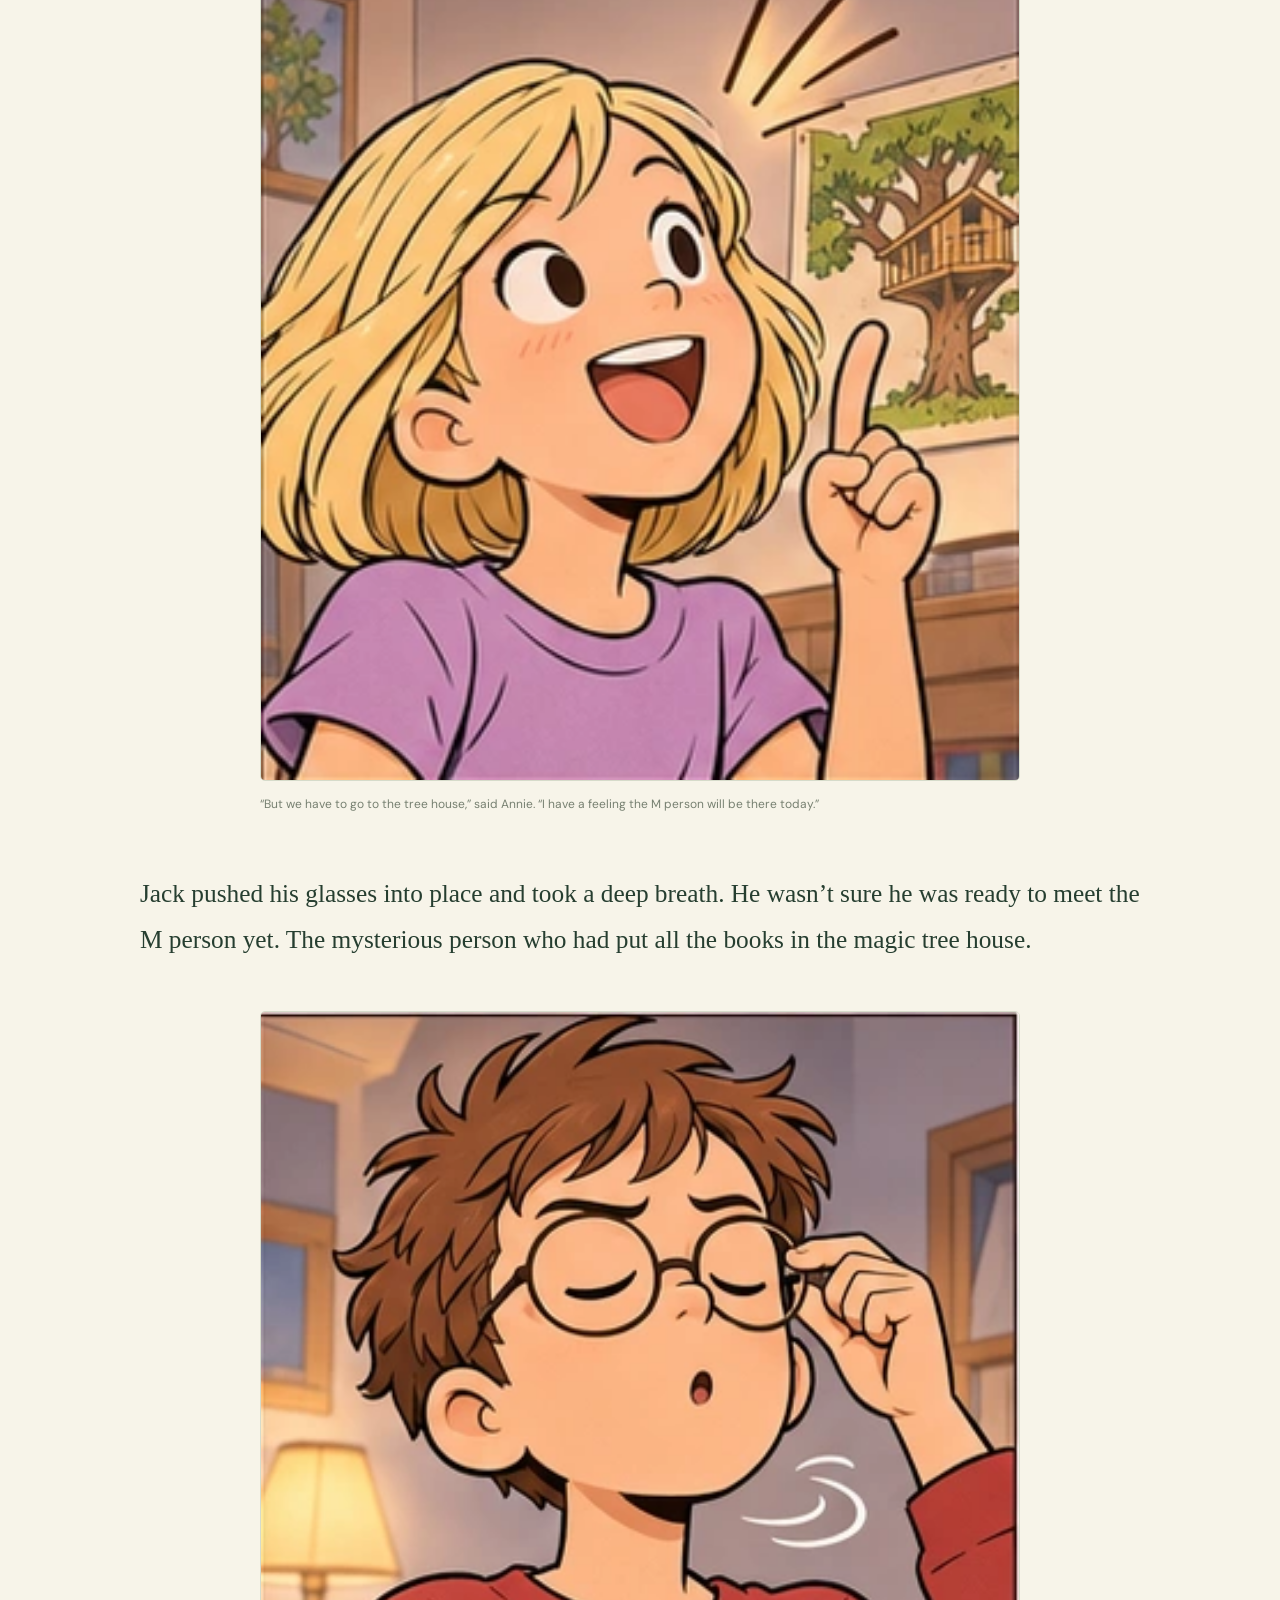
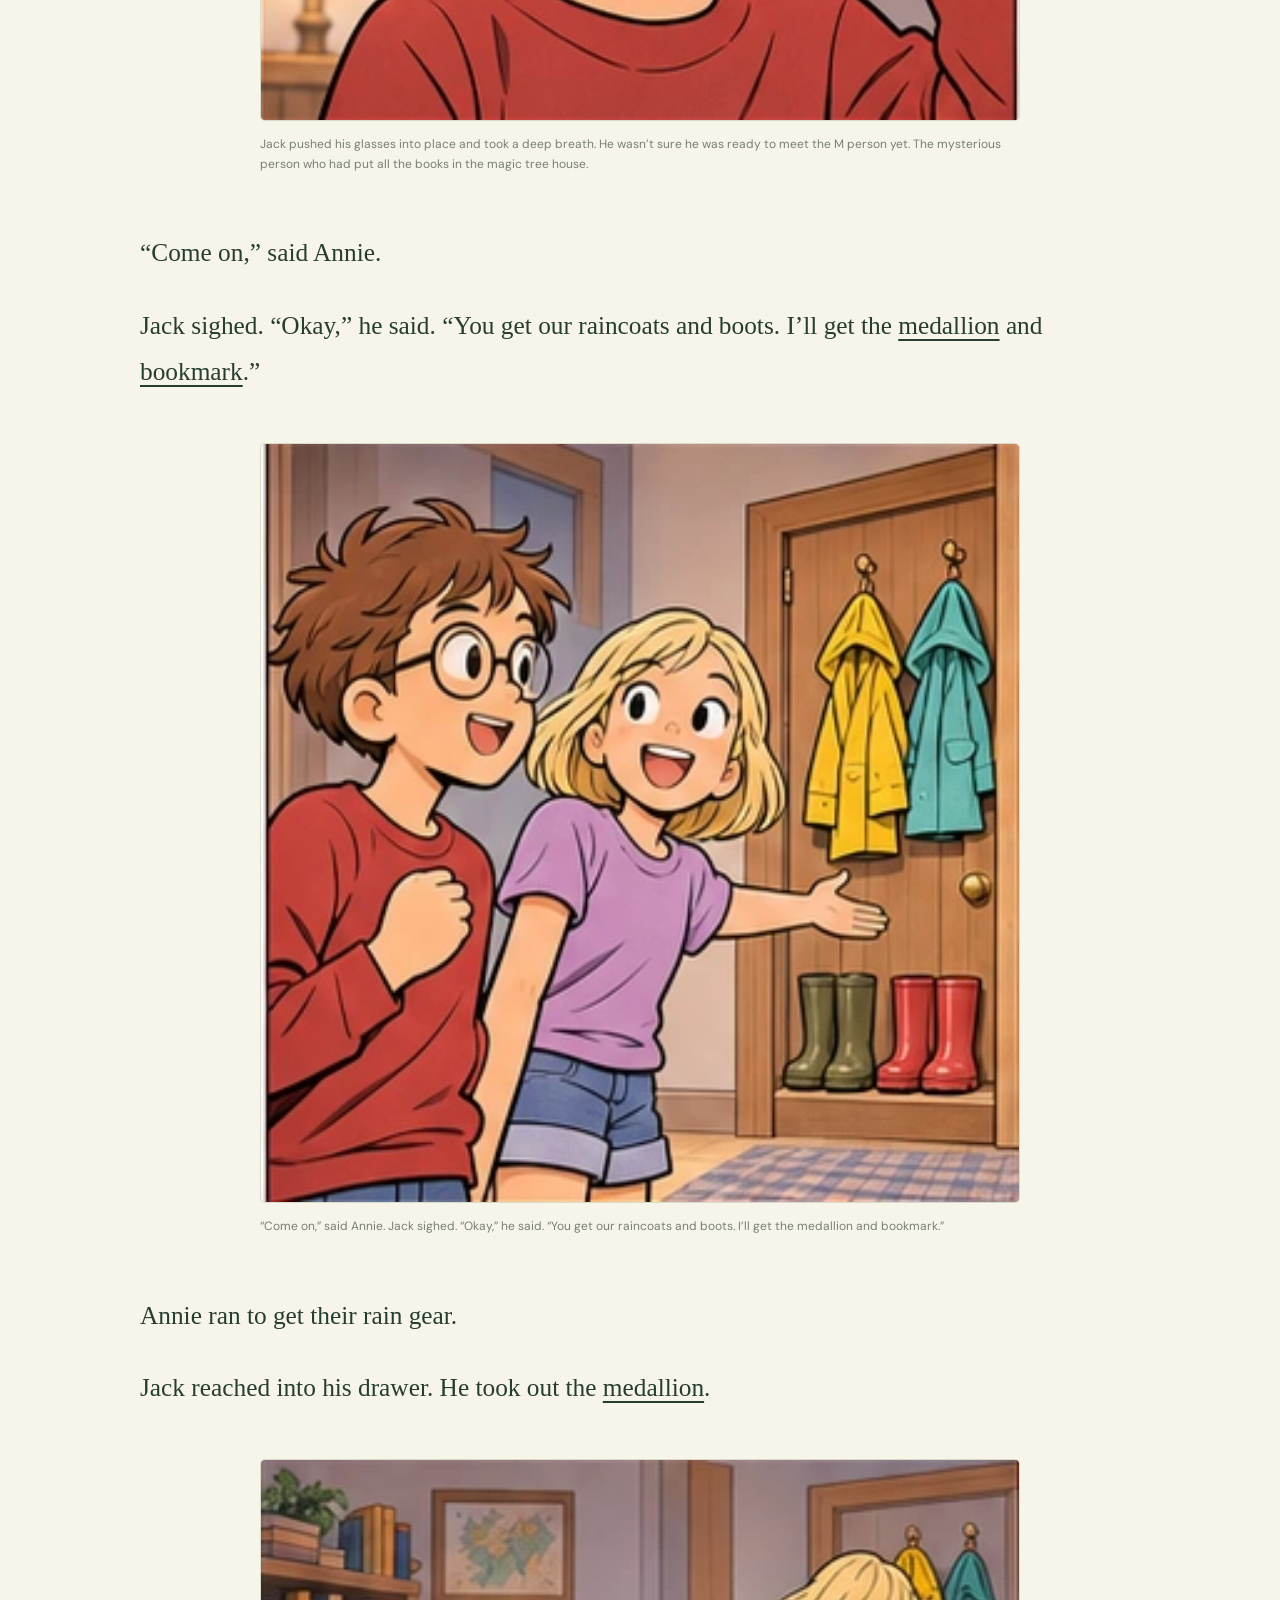
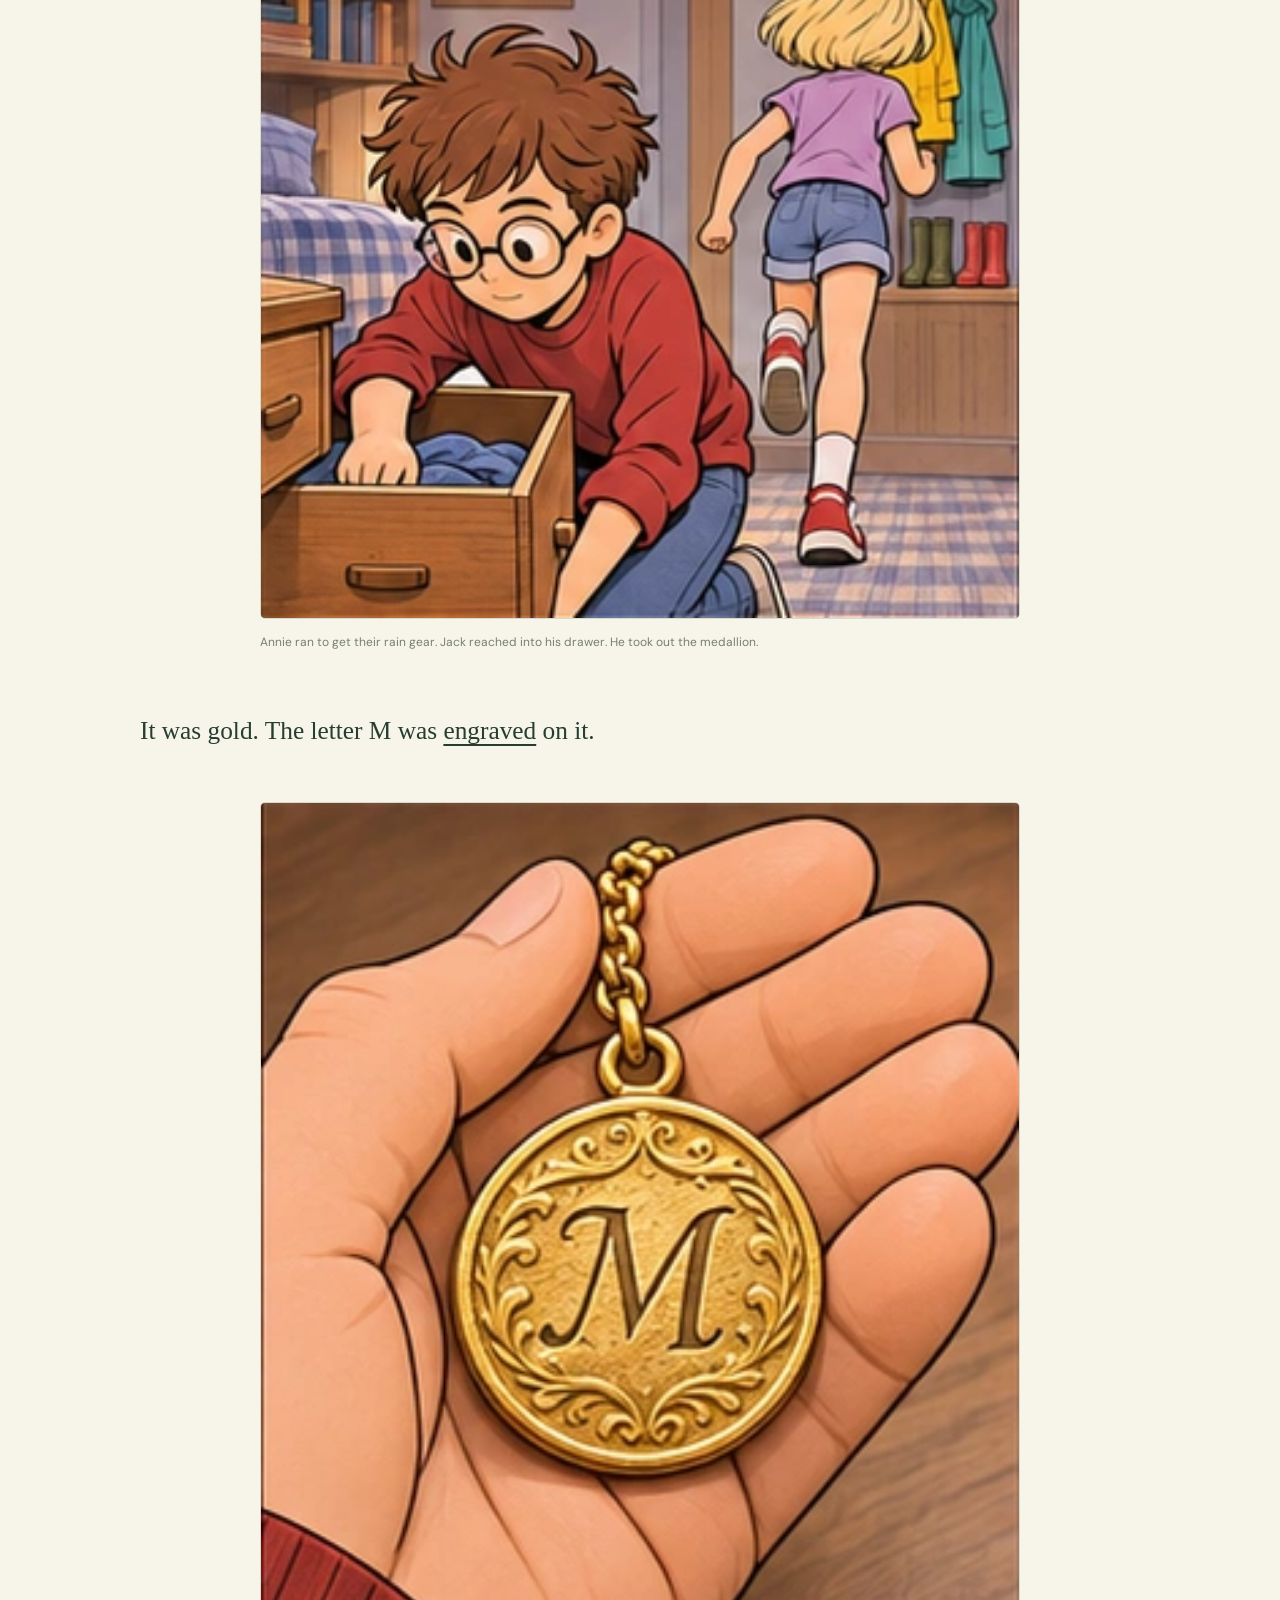
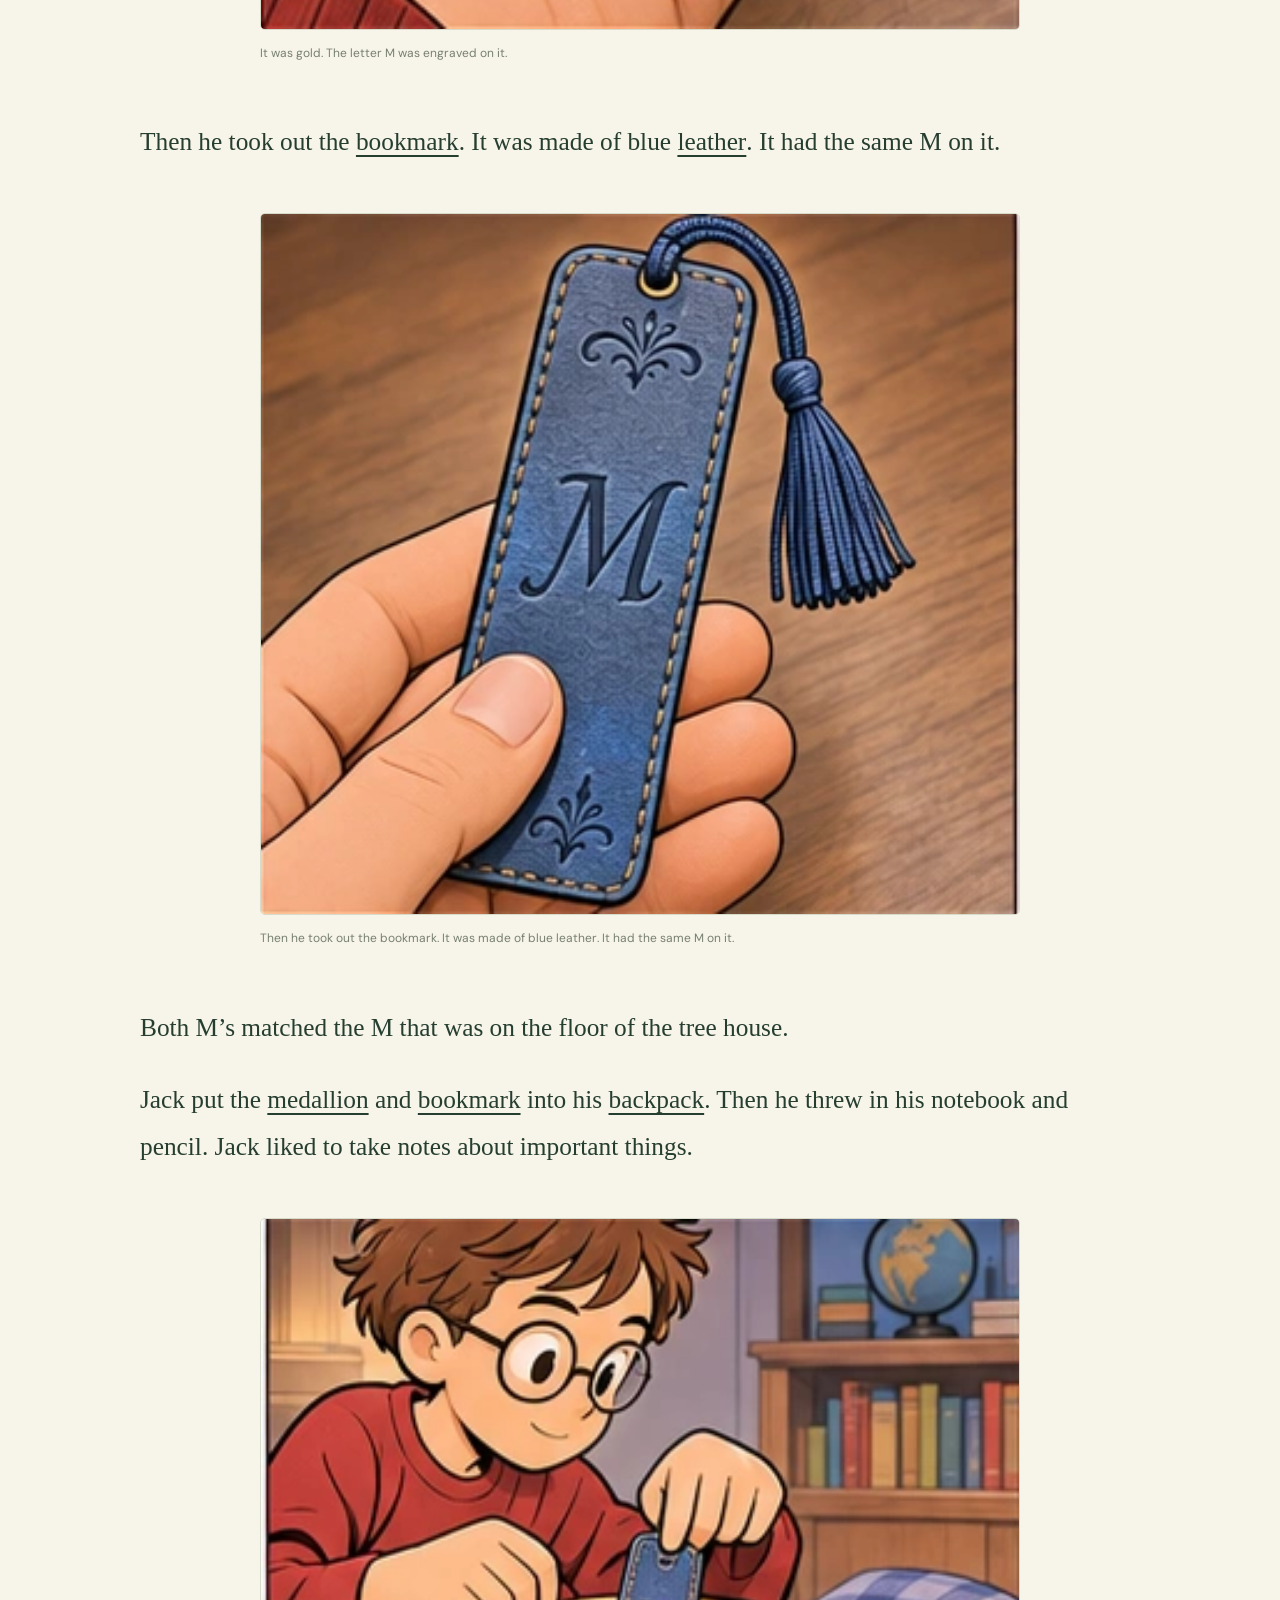
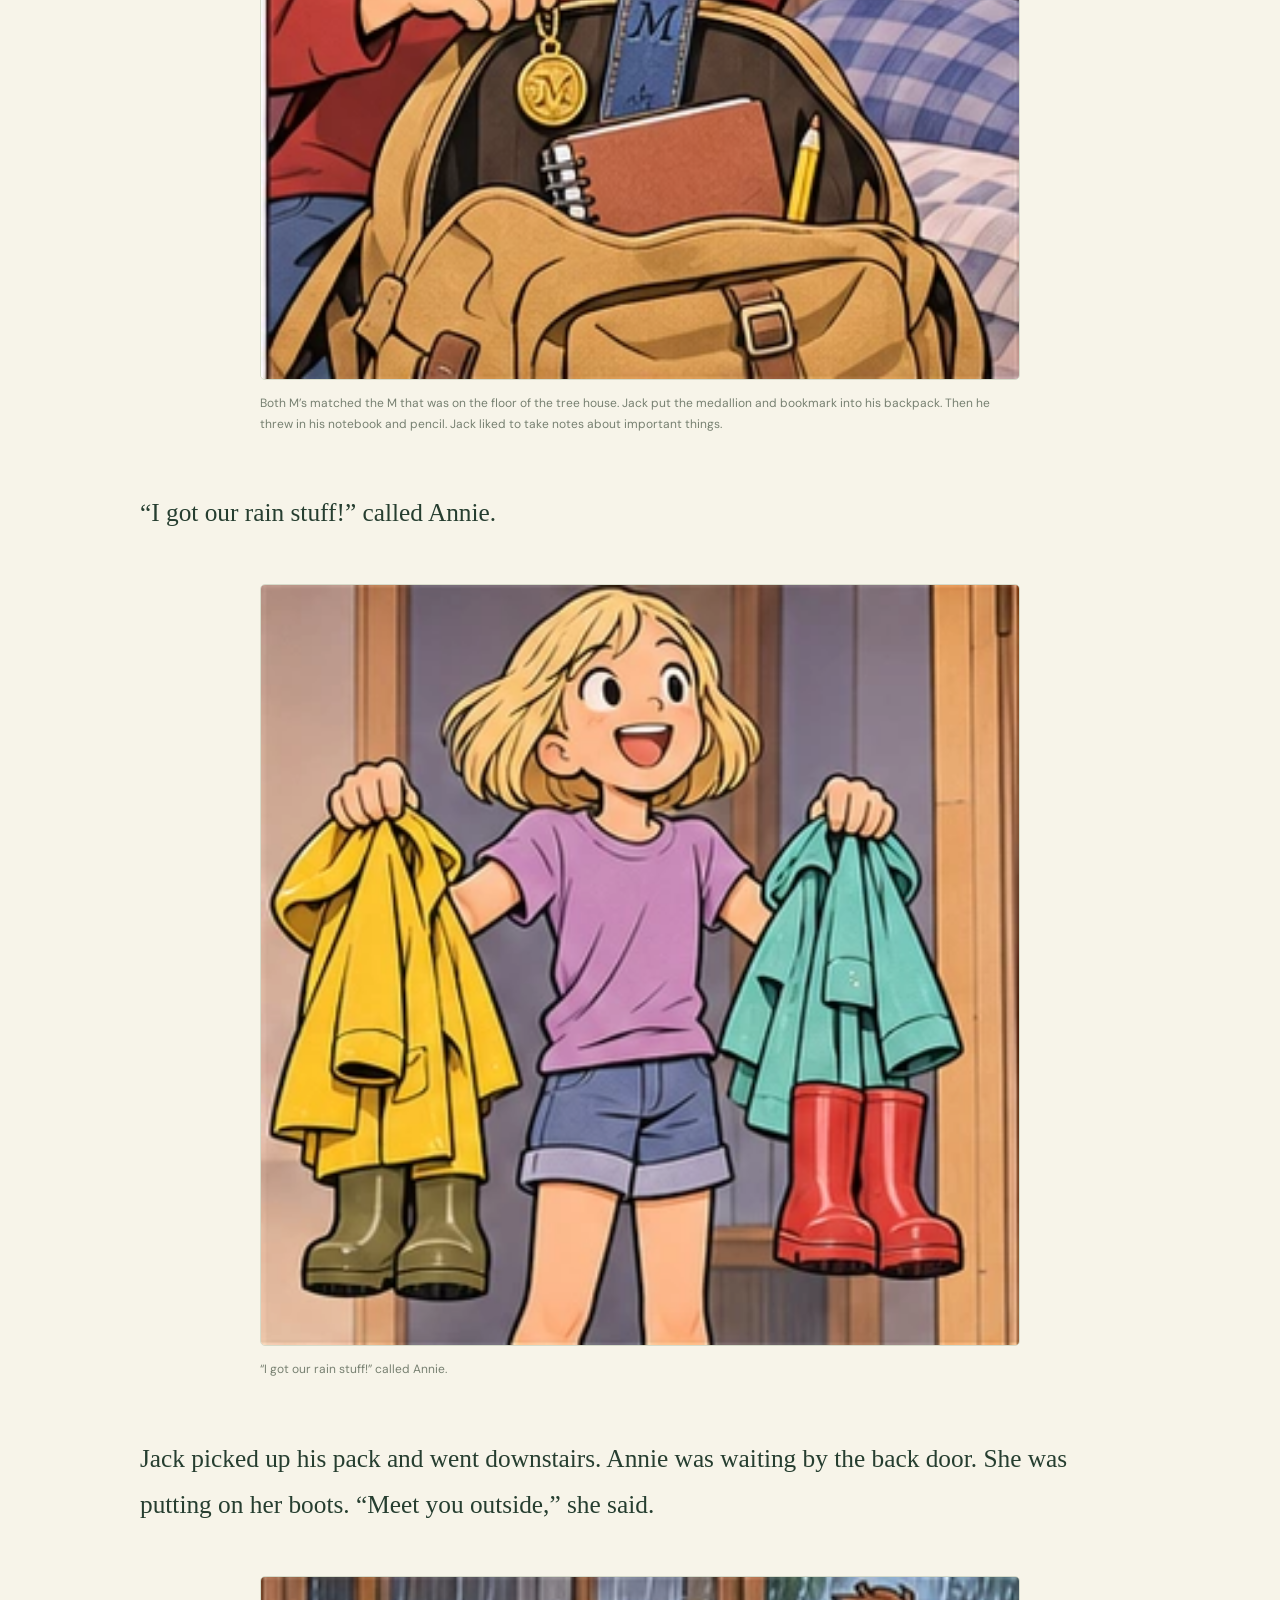
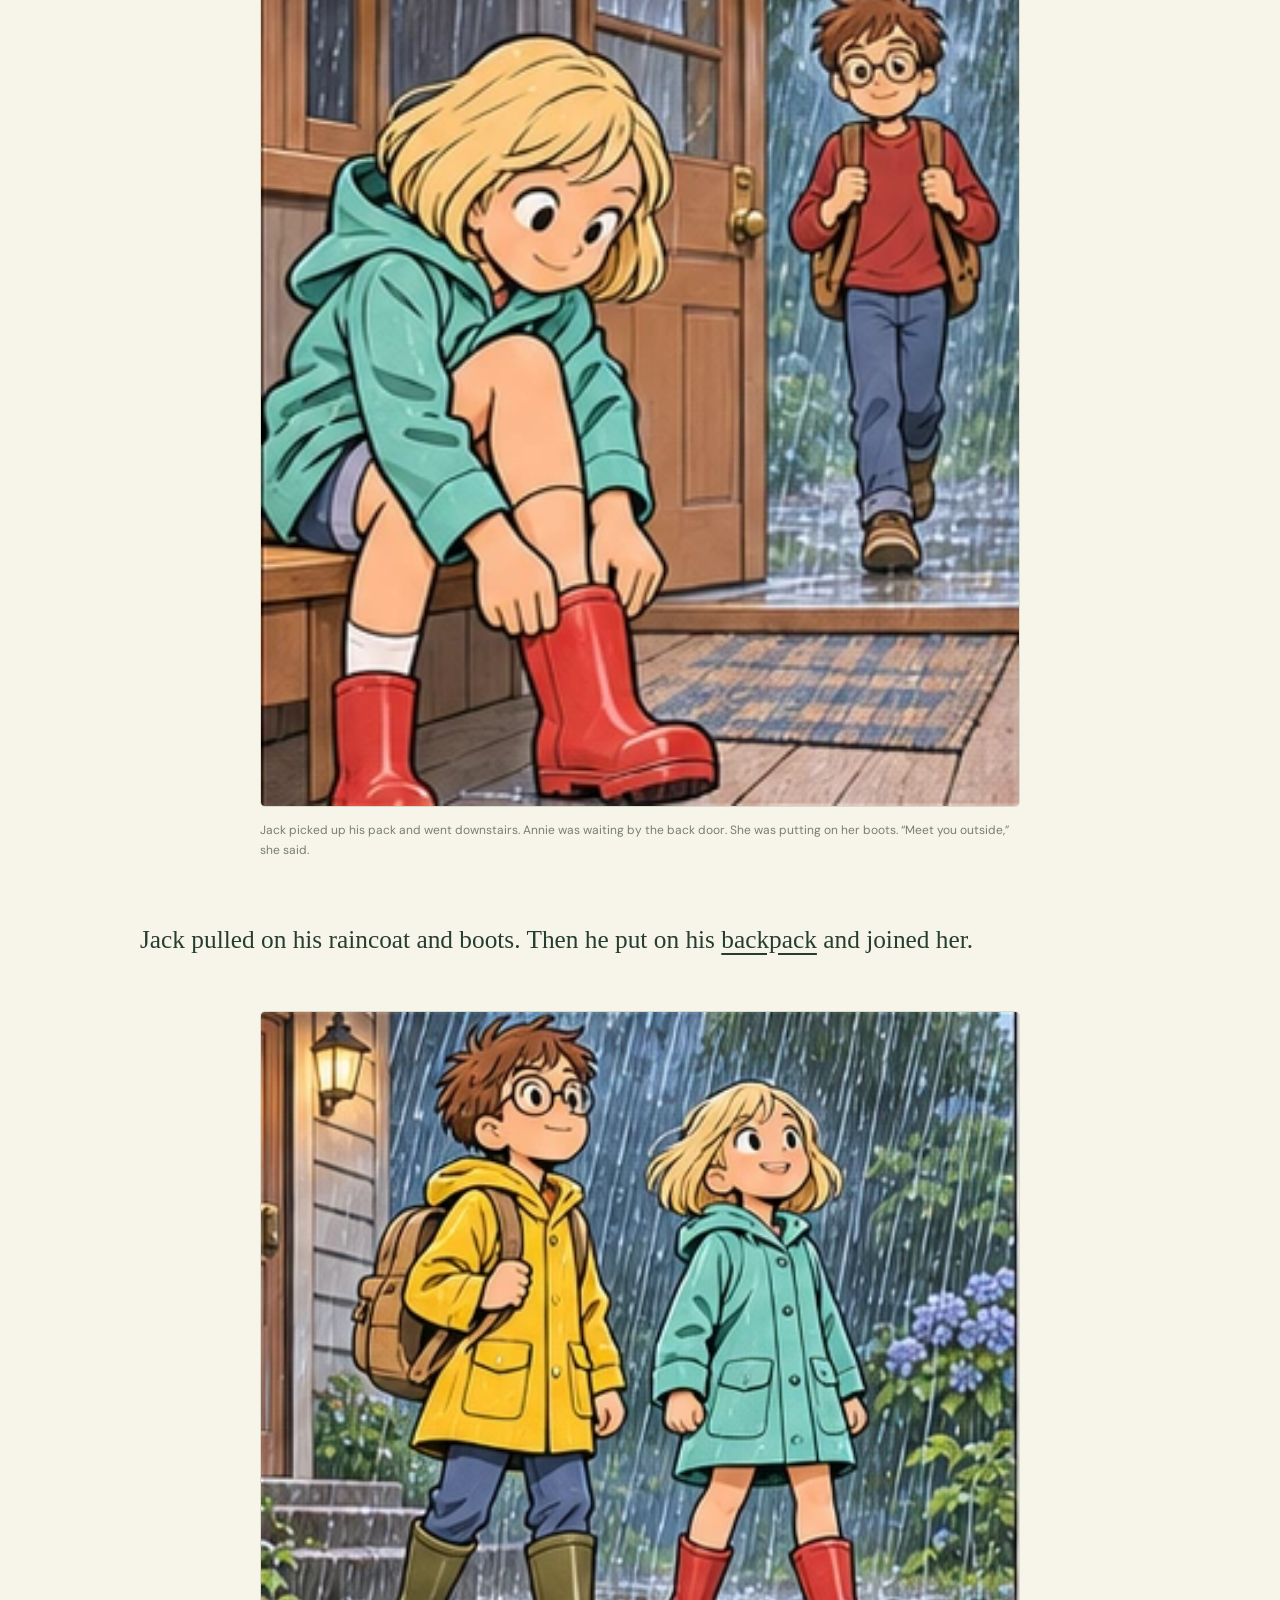
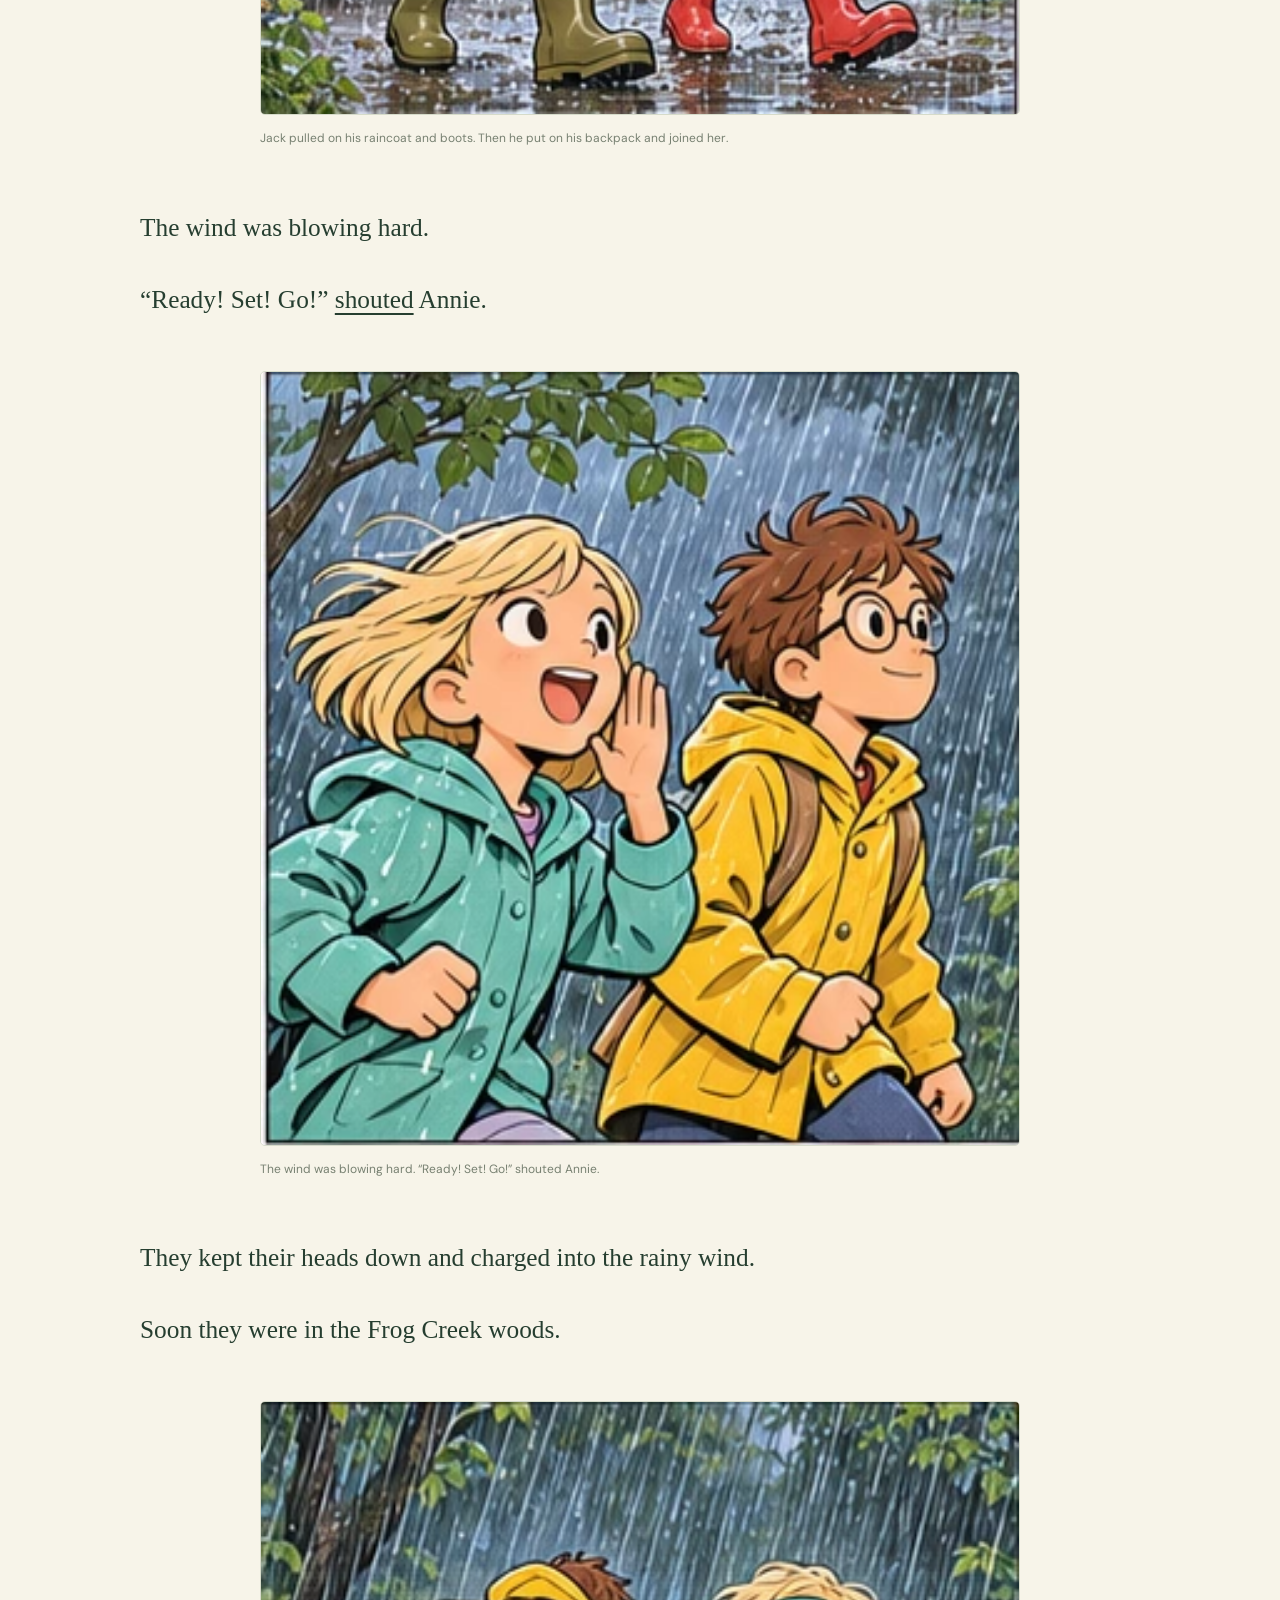
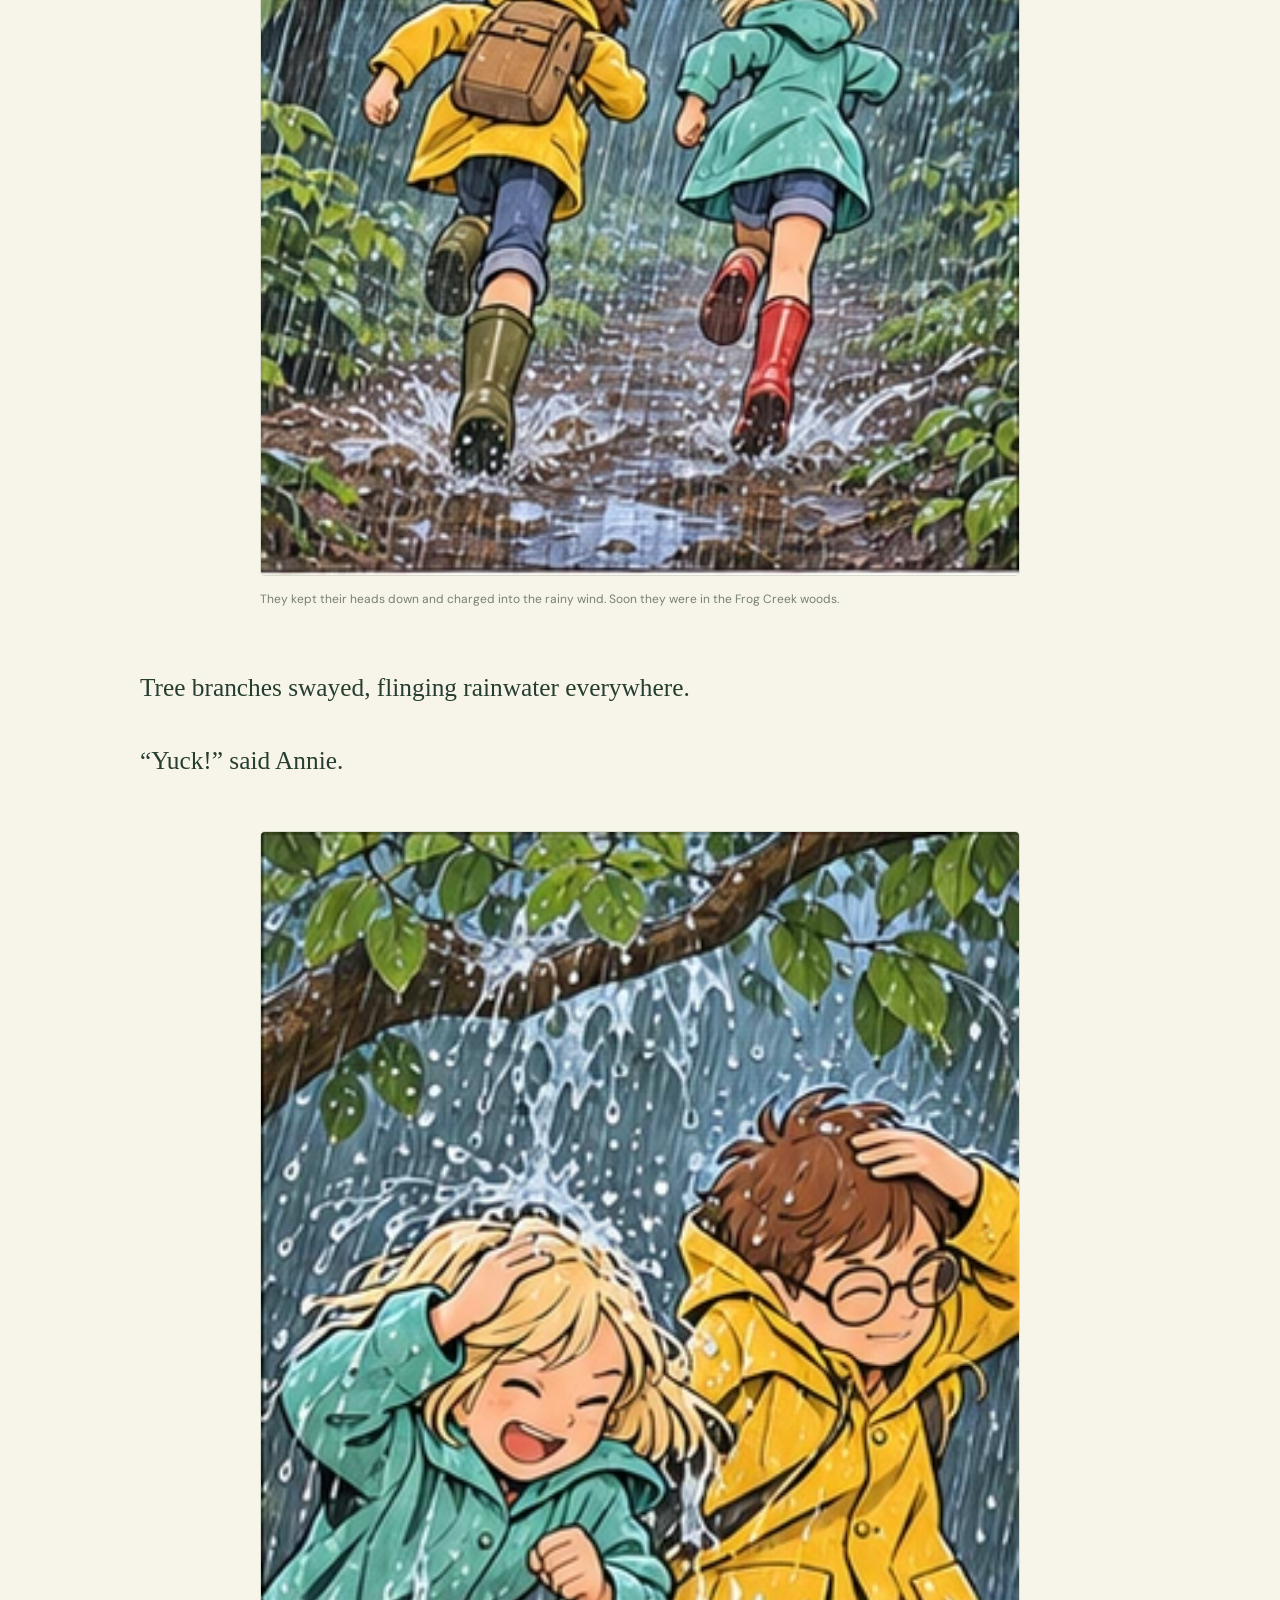
==== commit 40ec726a: "Illustrate chapter 10 magic and farewell scenes 337-352" ====
--- a/part-01-01.html
+++ b/part-01-01.html
@@ -1,6 +1,6 @@
 <!DOCTYPE html>
 
-<html data-story-id="mth04-reading-room" lang="ko"><head><meta charset="utf-8"/><meta content="width=device-width,initial-scale=1,viewport-fit=cover" name="viewport"/><meta content="#263e30" name="theme-color"/><meta content="한 페이지에서 만나는 이야기와 장면" name="description"/><title>Chapter 1 · Part 1 — Too Late! · Pirates Past Noon</title><link href="style.css?v=909de886705b" rel="stylesheet"/><script defer="" src="app.js?v=909de886705b"></script><script defer="" src="pwa.js?v=909de886705b"></script><link href="manifest.webmanifest" rel="manifest"/><meta content="yes" name="mobile-web-app-capable"/><meta content="yes" name="apple-mobile-web-app-capable"/><meta content="Pirates Past Noon" name="apple-mobile-web-app-title"/><meta content="black-translucent" name="apple-mobile-web-app-status-bar-style"/><link href="assets/app-icon-180.png" rel="apple-touch-icon"/><link href="assets/app-icon-192.png" rel="icon" sizes="192x192" type="image/png"/><link href="learning.css" rel="stylesheet"/><script defer="" src="learning.js"></script></head>
+<html data-story-id="mth04-reading-room" lang="ko"><head><meta charset="utf-8"/><meta content="width=device-width,initial-scale=1,viewport-fit=cover" name="viewport"/><meta content="#263e30" name="theme-color"/><meta content="한 페이지에서 만나는 이야기와 장면" name="description"/><title>Chapter 1 · Part 1 — Too Late! · Pirates Past Noon</title><link href="style.css?v=b53ebdf6a17c" rel="stylesheet"/><script defer="" src="app.js?v=b53ebdf6a17c"></script><script defer="" src="pwa.js?v=b53ebdf6a17c"></script><link href="manifest.webmanifest" rel="manifest"/><meta content="yes" name="mobile-web-app-capable"/><meta content="yes" name="apple-mobile-web-app-capable"/><meta content="Pirates Past Noon" name="apple-mobile-web-app-title"/><meta content="black-translucent" name="apple-mobile-web-app-status-bar-style"/><link href="assets/app-icon-180.png" rel="apple-touch-icon"/><link href="assets/app-icon-192.png" rel="icon" sizes="192x192" type="image/png"/><link href="learning.css" rel="stylesheet"/><script defer="" src="learning.js"></script></head>
 <body><a class="skip" href="#part-p1">본문으로 이동</a><div aria-label="독서 도구" class="floating-reader" id="floating-reader" role="region"><details class="chapter-menu" id="chapter-menu"><summary>어디로 떠나 볼까요?<span aria-hidden="true">목차 ⌄</span></summary><nav aria-label="전체 이야기 목차" class="toc"><a href="part-01-01.html">Chapter 1 · Part 1 — Too Late!</a><a href="part-01-02.html">Chapter 1 · Part 2 — Too Late!</a><a href="part-02-01.html">Chapter 2 · Part 1 — The Bright Blue Sea</a><a href="part-03-01.html">Chapter 3 · Part 1 — Three Men in a Boat</a><a href="part-04-01.html">Chapter 4 · Part 1 — Vile Booty</a><a href="part-05-01.html">Chapter 5 · Part 1 — The Kid’s Treasure</a><a href="part-06-01.html">Chapter 6 · Part 1 — The Whale’s Eye</a><a href="part-07-01.html">Chapter 7 · Part 1 — Gale’s a-Blowin’</a><a href="part-08-01.html">Chapter 8 · Part 1 — Dig, Dogs, Dig</a><a href="part-08-02.html">Chapter 8 · Part 2 — Dig, Dogs, Dig</a><a href="part-09-01.html">Chapter 9 · Part 1 — The Mysterious M</a><a href="part-10-01.html">Chapter 10 · Part 1 — Treasure Again</a><a href="part-10-02.html">Chapter 10 · Part 2 — Treasure Again</a></nav></details><div class="reading-tools"><div><label for="font-size">글자 크기 <output for="font-size" id="font-value">19pt</output></label></div><div class="size-controls"><button aria-label="글자 크기 줄이기" id="smaller" type="button">A−</button><input aria-label="본문 글자 크기" id="font-size" max="50" min="14" step="1" type="range" value="19"/><button aria-label="글자 크기 늘리기" id="larger" type="button">A+</button></div></div></div>
-<div class="shell"><header class="topbar"><a class="brand" href="#">READ<span>THE READING ROOM</span></a><button id="install-app" type="button">앱 설치</button><button aria-label="어두운 테마로 전환" id="theme" type="button">◐ <span>테마</span></button></header><main><div class="hero"><div class="hero-copy"><span class="eyebrow">OPEN A BOOK. FIND A WORLD.</span><h1 lang="en">Pirates Past Noon</h1><p class="hero-desc">한 페이지에서 만나는 이야기와 장면</p><a class="start" href="#part-p1">이야기 읽기 <span>↗</span></a><div class="stats"><span><b>10</b> CHAPTERS</span><span><b>336</b> ILLUSTRATIONS</span></div></div><div class="hero-art"><img alt="Jack watches the rain from his bedroom." height="306" src="assets/scene-0001.webp?v=909de886705b" width="304"/><span class="art-note">A little curiosity. A whole new world.</span></div></div><p class="reader-links"><a href="characters.html">등장인물 일관성 시트</a></p><article><h2>Chapter 1 · Part 1 — Too Late!</h2><p class="story-text" id="part-p1"><span class="sentence">Jack <button aria-expanded="false" class="vocab-word" data-word="stared">stared</button> out his bedroom window. The rain kept falling. And falling.</span></p><figure><a href="assets/scene-0001.webp?v=909de886705b" rel="noopener" target="_blank"><img alt="Jack watches the rain from his bedroom." height="306" loading="lazy" src="assets/scene-0001.webp?v=909de886705b" width="304"/></a><figcaption>Jack stared out his bedroom window. The rain kept falling. And falling.</figcaption></figure><p class="story-text" id="part-p2"><span class="sentence">“The TV said it would stop by noon,” said Annie, his seven-year-old sister.</span></p><p class="story-text" id="part-p3"><span class="sentence">“It’s already past noon,” said Jack.</span></p><figure><a href="assets/scene-0002.webp?v=909de886705b" rel="noopener" target="_blank"><img alt="Annie talks to Jack by the rainy window." height="306" loading="lazy" src="assets/scene-0002.webp?v=909de886705b" width="304"/></a><figcaption>“The TV said it would stop by noon,” said Annie, his seven-year-old sister. “It’s already past noon,” said Jack.</figcaption></figure><p class="story-text" id="part-p4"><span class="sentence">“But we have to go to the tree house,” said Annie. “I have a feeling the M person will be there today.”</span></p><figure><a href="assets/scene-0003.webp?v=909de886705b" rel="noopener" target="_blank"><img alt="Annie wants to visit the tree house." height="306" loading="lazy" src="assets/scene-0003.webp?v=909de886705b" width="304"/></a><figcaption>“But we have to go to the tree house,” said Annie. “I have a feeling the M person will be there today.”</figcaption></figure><p class="story-text" id="part-p5"><span class="sentence">Jack pushed his glasses into place and took a deep breath. He wasn’t sure he was ready to meet the M person yet. The mysterious person who had put all the books in the magic tree house.</span></p><figure><a href="assets/scene-0004.webp?v=909de886705b" rel="noopener" target="_blank"><img alt="Jack adjusts his glasses." height="306" loading="lazy" src="assets/scene-0004.webp?v=909de886705b" width="305"/></a><figcaption>Jack pushed his glasses into place and took a deep breath. He wasn’t sure he was ready to meet the M person yet. The mysterious person who had put all the books in the magic tree house.</figcaption></figure><p class="story-text" id="part-p6"><span class="sentence">“Come on,” said Annie.</span></p><p class="story-text" id="part-p7"><span class="sentence">Jack sighed. “Okay,” he said. “You get our raincoats and boots. I’ll get the <button aria-expanded="false" class="vocab-word" data-word="medallion">medallion</button> and <button aria-expanded="false" class="vocab-word" data-word="bookmark">bookmark</button>.”</span></p><figure><a href="assets/scene-0005.webp?v=909de886705b" rel="noopener" target="_blank"><img alt="The children prepare to leave." height="307" loading="lazy" src="assets/scene-0005.webp?v=909de886705b" width="304"/></a><figcaption>“Come on,” said Annie. Jack sighed. “Okay,” he said. “You get our raincoats and boots. I’ll get the medallion and bookmark.”</figcaption></figure><p class="story-text" id="part-p8"><span class="sentence">Annie ran to get their rain gear.</span></p><p class="story-text" id="part-p9"><span class="sentence">Jack reached into his drawer. He took out the <button aria-expanded="false" class="vocab-word" data-word="medallion">medallion</button>.</span></p><figure><a href="assets/scene-0006.webp?v=909de886705b" rel="noopener" target="_blank"><img alt="Jack opens his drawer as Annie gets their rain gear." height="307" loading="lazy" src="assets/scene-0006.webp?v=909de886705b" width="304"/></a><figcaption>Annie ran to get their rain gear. Jack reached into his drawer. He took out the medallion.</figcaption></figure><p class="story-text" id="part-p10"><span class="sentence">It was gold. The letter M was <button aria-expanded="false" class="vocab-word" data-word="engraved">engraved</button> on it.</span></p><figure><a href="assets/scene-0007.webp?v=909de886705b" rel="noopener" target="_blank"><img alt="The gold medallion is marked M." height="307" loading="lazy" src="assets/scene-0007.webp?v=909de886705b" width="304"/></a><figcaption>It was gold. The letter M was engraved on it.</figcaption></figure><p class="story-text" id="part-p11"><span class="sentence">Then he took out the <button aria-expanded="false" class="vocab-word" data-word="bookmark">bookmark</button>. It was made of blue <button aria-expanded="false" class="vocab-word" data-word="leather">leather</button>. It had the same M on it.</span></p><figure><a href="assets/scene-0008.webp?v=909de886705b" rel="noopener" target="_blank"><img alt="The blue leather bookmark is marked M." height="307" loading="lazy" src="assets/scene-0008.webp?v=909de886705b" width="305"/></a><figcaption>Then he took out the bookmark. It was made of blue leather. It had the same M on it.</figcaption></figure><p class="story-text" id="part-p12"><span class="sentence">Both M’s matched the M that was on the floor of the tree house.</span></p><p class="story-text" id="part-p13"><span class="sentence">Jack put the <button aria-expanded="false" class="vocab-word" data-word="medallion">medallion</button> and <button aria-expanded="false" class="vocab-word" data-word="bookmark">bookmark</button> into his <button aria-expanded="false" class="vocab-word" data-word="backpack">backpack</button>. Then he threw in his notebook and pencil. Jack liked to take notes about important things.</span></p><figure><a href="assets/scene-0009.webp?v=909de886705b" rel="noopener" target="_blank"><img alt="Jack packs his bag." height="307" loading="lazy" src="assets/scene-0009.webp?v=909de886705b" width="304"/></a><figcaption>Both M’s matched the M that was on the floor of the tree house. Jack put the medallion and bookmark into his backpack. Then he threw in his notebook and pencil. Jack liked to take notes about important things.</figcaption></figure><p class="story-text" id="part-p14"><span class="sentence">“I got our rain stuff!” called Annie.</span></p><figure><a href="assets/scene-0010.webp?v=909de886705b" rel="noopener" target="_blank"><img alt="Annie brings their rain gear." height="307" loading="lazy" src="assets/scene-0010.webp?v=909de886705b" width="304"/></a><figcaption>“I got our rain stuff!” called Annie.</figcaption></figure><p class="story-text" id="part-p15"><span class="sentence">Jack picked up his pack and went downstairs. Annie was waiting by the back door. She was putting on her boots. “Meet you outside,” she said.</span></p><figure><a href="assets/scene-0011.webp?v=909de886705b" rel="noopener" target="_blank"><img alt="Annie puts on her boots." height="307" loading="lazy" src="assets/scene-0011.webp?v=909de886705b" width="304"/></a><figcaption>Jack picked up his pack and went downstairs. Annie was waiting by the back door. She was putting on her boots. “Meet you outside,” she said.</figcaption></figure><p class="story-text" id="part-p16"><span class="sentence">Jack pulled on his raincoat and boots. Then he put on his <button aria-expanded="false" class="vocab-word" data-word="backpack">backpack</button> and joined her.</span></p><figure><a href="assets/scene-0012.webp?v=909de886705b" rel="noopener" target="_blank"><img alt="Jack and Annie step outside in raincoats." height="307" loading="lazy" src="assets/scene-0012.webp?v=909de886705b" width="305"/></a><figcaption>Jack pulled on his raincoat and boots. Then he put on his backpack and joined her.</figcaption></figure><p class="story-text" id="part-p17"><span class="sentence">The wind was blowing hard.</span></p><p class="story-text" id="part-p18"><span class="sentence">“Ready! Set! Go!” <button aria-expanded="false" class="vocab-word" data-word="shouted">shouted</button> Annie.</span></p><figure><a href="assets/scene-0013.webp?v=909de886705b" rel="noopener" target="_blank"><img alt="Annie calls out in the wind." height="307" loading="lazy" src="assets/scene-0013.webp?v=909de886705b" width="304"/></a><figcaption>The wind was blowing hard. “Ready! Set! Go!” shouted Annie.</figcaption></figure><p class="story-text" id="part-p19"><span class="sentence">They kept their heads down and charged into the rainy wind.</span></p><p class="story-text" id="part-p20"><span class="sentence">Soon they were in the Frog Creek woods.</span></p><figure><a href="assets/scene-0014.webp?v=909de886705b" rel="noopener" target="_blank"><img alt="The children run into the woods." height="307" loading="lazy" src="assets/scene-0014.webp?v=909de886705b" width="304"/></a><figcaption>They kept their heads down and charged into the rainy wind. Soon they were in the Frog Creek woods.</figcaption></figure><p class="story-text" id="part-p21"><span class="sentence">Tree branches swayed, flinging rainwater everywhere.</span></p><p class="story-text" id="part-p22"><span class="sentence">“Yuck!” said Annie.</span></p><figure><a href="assets/scene-0015.webp?v=909de886705b" rel="noopener" target="_blank"><img alt="Rain falls from the branches." height="307" loading="lazy" src="assets/scene-0015.webp?v=909de886705b" width="304"/></a><figcaption>Tree branches swayed, flinging rainwater everywhere. “Yuck!” said Annie.</figcaption></figure><p class="story-text" id="part-p23"><span class="sentence">They splashed through puddles. Until they came to the tallest oak tree in the woods.</span></p><figure><a href="assets/scene-0016.webp?v=909de886705b" rel="noopener" target="_blank"><img alt="The children approach the tall oak tree." height="307" loading="lazy" src="assets/scene-0016.webp?v=909de886705b" width="305"/></a><figcaption>They splashed through puddles. Until they came to the tallest oak tree in the woods.</figcaption></figure><p class="story-text" id="part-p24"><span class="sentence">They looked up.</span></p><p class="story-text" id="part-p25"><span class="sentence">Tucked between two branches was the tree house. It looked dark and lonely against the stormy sky.</span></p><figure><a href="assets/scene-0017.webp?v=909de886705b" rel="noopener" target="_blank"><img alt="" height="303" loading="lazy" src="assets/scene-0017.webp?v=909de886705b" width="307"/></a><figcaption>They looked up. Tucked between two branches was the tree house. It looked dark and lonely against the stormy sky.</figcaption></figure><p class="story-text" id="part-p26"><span class="sentence">Hanging from the tree house was a rope <button aria-expanded="false" class="vocab-word" data-word="ladder">ladder</button>. It was blowing in the wind.</span></p><figure><a href="assets/scene-0018.webp?v=909de886705b" rel="noopener" target="_blank"><img alt="" height="303" loading="lazy" src="assets/scene-0018.webp?v=909de886705b" width="307"/></a><figcaption>Hanging from the tree house was a rope ladder. It was blowing in the wind.</figcaption></figure><p class="story-text" id="part-p27"><span class="sentence">Jack thought of all the books up there. He hoped they weren’t getting wet.</span></p><figure><a href="assets/scene-0019.webp?v=909de886705b" rel="noopener" target="_blank"><img alt="" height="303" loading="lazy" src="assets/scene-0019.webp?v=909de886705b" width="307"/></a><figcaption>Jack thought of all the books up there. He hoped they weren’t getting wet.</figcaption></figure><p class="story-text" id="part-p28"><span class="sentence">“The M person’s been there,” said Annie.</span></p><p class="story-text" id="part-p29"><span class="sentence">Jack caught his breath. “How can you tell?” he said.</span></p><figure><a href="assets/scene-0020.webp?v=909de886705b" rel="noopener" target="_blank"><img alt="" height="303" loading="lazy" src="assets/scene-0020.webp?v=909de886705b" width="308"/></a><figcaption>“The M person’s been there,” said Annie. Jack caught his breath. “How can you tell?” he said.</figcaption></figure><p class="story-text" id="part-p30"><span class="sentence">“I can feel it,” she <button aria-expanded="false" class="vocab-word" data-word="whispered">whispered</button>.</span></p><p class="story-text" id="part-p31"><span class="sentence">She <button aria-expanded="false" class="vocab-word" data-word="grabbed">grabbed</button> the rope <button aria-expanded="false" class="vocab-word" data-word="ladder">ladder</button> and started up. Jack followed.</span></p><figure><a href="assets/scene-0021.webp?v=909de886705b" rel="noopener" target="_blank"><img alt="" height="304" loading="lazy" src="assets/scene-0021.webp?v=909de886705b" width="307"/></a><figcaption>“I can feel it,” she whispered. She grabbed the rope ladder and started up. Jack followed.</figcaption></figure><p class="story-text" id="part-p32"><span class="sentence">Inside the tree house it was chilly and damp.</span></p><p class="story-text" id="part-p33"><span class="sentence">But the books were dry. They were all neatly stacked along the wall. Just the way they had been the day before.</span></p><figure><a href="assets/scene-0022.webp?v=909de886705b" rel="noopener" target="_blank"><img alt="" height="304" loading="lazy" src="assets/scene-0022.webp?v=909de886705b" width="307"/></a><figcaption>Inside the tree house it was chilly and damp. But the books were dry. They were all neatly stacked along the wall. Just the way they had been the day before.</figcaption></figure><p class="story-text" id="part-p34"><span class="sentence">Annie picked up a castle book on top of one stack. It had taken them to the time of castles.</span></p><figure><a href="assets/scene-0023.webp?v=909de886705b" rel="noopener" target="_blank"><img alt="" height="304" loading="lazy" src="assets/scene-0023.webp?v=909de886705b" width="307"/></a><figcaption>Annie picked up a castle book on top of one stack. It had taken them to the time of castles.</figcaption></figure><p class="story-text" id="part-p35"><span class="sentence">“Remember the knight?”</span></p></article><div class="end-note"><nav class="part-links"><a href="index.html">전체 목차</a><a href="part-01-02.html">다음 파트 →</a></nav></div></main><footer>ILLUSTRATED READING ROOM<br/><small>제공된 원문 · AI 제작 삽화</small></footer></div>
+<div class="shell"><header class="topbar"><a class="brand" href="#">READ<span>THE READING ROOM</span></a><button id="install-app" type="button">앱 설치</button><button aria-label="어두운 테마로 전환" id="theme" type="button">◐ <span>테마</span></button></header><main><div class="hero"><div class="hero-copy"><span class="eyebrow">OPEN A BOOK. FIND A WORLD.</span><h1 lang="en">Pirates Past Noon</h1><p class="hero-desc">한 페이지에서 만나는 이야기와 장면</p><a class="start" href="#part-p1">이야기 읽기 <span>↗</span></a><div class="stats"><span><b>10</b> CHAPTERS</span><span><b>352</b> ILLUSTRATIONS</span></div></div><div class="hero-art"><img alt="Jack watches the rain from his bedroom." height="306" src="assets/scene-0001.webp?v=b53ebdf6a17c" width="304"/><span class="art-note">A little curiosity. A whole new world.</span></div></div><p class="reader-links"><a href="characters.html">등장인물 일관성 시트</a></p><article><h2>Chapter 1 · Part 1 — Too Late!</h2><p class="story-text" id="part-p1"><span class="sentence">Jack <button aria-expanded="false" class="vocab-word" data-word="stared">stared</button> out his bedroom window. The rain kept falling. And falling.</span></p><figure><a href="assets/scene-0001.webp?v=b53ebdf6a17c" rel="noopener" target="_blank"><img alt="Jack watches the rain from his bedroom." height="306" loading="lazy" src="assets/scene-0001.webp?v=b53ebdf6a17c" width="304"/></a><figcaption>Jack stared out his bedroom window. The rain kept falling. And falling.</figcaption></figure><p class="story-text" id="part-p2"><span class="sentence">“The TV said it would stop by noon,” said Annie, his seven-year-old sister.</span></p><p class="story-text" id="part-p3"><span class="sentence">“It’s already past noon,” said Jack.</span></p><figure><a href="assets/scene-0002.webp?v=b53ebdf6a17c" rel="noopener" target="_blank"><img alt="Annie talks to Jack by the rainy window." height="306" loading="lazy" src="assets/scene-0002.webp?v=b53ebdf6a17c" width="304"/></a><figcaption>“The TV said it would stop by noon,” said Annie, his seven-year-old sister. “It’s already past noon,” said Jack.</figcaption></figure><p class="story-text" id="part-p4"><span class="sentence">“But we have to go to the tree house,” said Annie. “I have a feeling the M person will be there today.”</span></p><figure><a href="assets/scene-0003.webp?v=b53ebdf6a17c" rel="noopener" target="_blank"><img alt="Annie wants to visit the tree house." height="306" loading="lazy" src="assets/scene-0003.webp?v=b53ebdf6a17c" width="304"/></a><figcaption>“But we have to go to the tree house,” said Annie. “I have a feeling the M person will be there today.”</figcaption></figure><p class="story-text" id="part-p5"><span class="sentence">Jack pushed his glasses into place and took a deep breath. He wasn’t sure he was ready to meet the M person yet. The mysterious person who had put all the books in the magic tree house.</span></p><figure><a href="assets/scene-0004.webp?v=b53ebdf6a17c" rel="noopener" target="_blank"><img alt="Jack adjusts his glasses." height="306" loading="lazy" src="assets/scene-0004.webp?v=b53ebdf6a17c" width="305"/></a><figcaption>Jack pushed his glasses into place and took a deep breath. He wasn’t sure he was ready to meet the M person yet. The mysterious person who had put all the books in the magic tree house.</figcaption></figure><p class="story-text" id="part-p6"><span class="sentence">“Come on,” said Annie.</span></p><p class="story-text" id="part-p7"><span class="sentence">Jack sighed. “Okay,” he said. “You get our raincoats and boots. I’ll get the <button aria-expanded="false" class="vocab-word" data-word="medallion">medallion</button> and <button aria-expanded="false" class="vocab-word" data-word="bookmark">bookmark</button>.”</span></p><figure><a href="assets/scene-0005.webp?v=b53ebdf6a17c" rel="noopener" target="_blank"><img alt="The children prepare to leave." height="307" loading="lazy" src="assets/scene-0005.webp?v=b53ebdf6a17c" width="304"/></a><figcaption>“Come on,” said Annie. Jack sighed. “Okay,” he said. “You get our raincoats and boots. I’ll get the medallion and bookmark.”</figcaption></figure><p class="story-text" id="part-p8"><span class="sentence">Annie ran to get their rain gear.</span></p><p class="story-text" id="part-p9"><span class="sentence">Jack reached into his drawer. He took out the <button aria-expanded="false" class="vocab-word" data-word="medallion">medallion</button>.</span></p><figure><a href="assets/scene-0006.webp?v=b53ebdf6a17c" rel="noopener" target="_blank"><img alt="Jack opens his drawer as Annie gets their rain gear." height="307" loading="lazy" src="assets/scene-0006.webp?v=b53ebdf6a17c" width="304"/></a><figcaption>Annie ran to get their rain gear. Jack reached into his drawer. He took out the medallion.</figcaption></figure><p class="story-text" id="part-p10"><span class="sentence">It was gold. The letter M was <button aria-expanded="false" class="vocab-word" data-word="engraved">engraved</button> on it.</span></p><figure><a href="assets/scene-0007.webp?v=b53ebdf6a17c" rel="noopener" target="_blank"><img alt="The gold medallion is marked M." height="307" loading="lazy" src="assets/scene-0007.webp?v=b53ebdf6a17c" width="304"/></a><figcaption>It was gold. The letter M was engraved on it.</figcaption></figure><p class="story-text" id="part-p11"><span class="sentence">Then he took out the <button aria-expanded="false" class="vocab-word" data-word="bookmark">bookmark</button>. It was made of blue <button aria-expanded="false" class="vocab-word" data-word="leather">leather</button>. It had the same M on it.</span></p><figure><a href="assets/scene-0008.webp?v=b53ebdf6a17c" rel="noopener" target="_blank"><img alt="The blue leather bookmark is marked M." height="307" loading="lazy" src="assets/scene-0008.webp?v=b53ebdf6a17c" width="305"/></a><figcaption>Then he took out the bookmark. It was made of blue leather. It had the same M on it.</figcaption></figure><p class="story-text" id="part-p12"><span class="sentence">Both M’s matched the M that was on the floor of the tree house.</span></p><p class="story-text" id="part-p13"><span class="sentence">Jack put the <button aria-expanded="false" class="vocab-word" data-word="medallion">medallion</button> and <button aria-expanded="false" class="vocab-word" data-word="bookmark">bookmark</button> into his <button aria-expanded="false" class="vocab-word" data-word="backpack">backpack</button>. Then he threw in his notebook and pencil. Jack liked to take notes about important things.</span></p><figure><a href="assets/scene-0009.webp?v=b53ebdf6a17c" rel="noopener" target="_blank"><img alt="Jack packs his bag." height="307" loading="lazy" src="assets/scene-0009.webp?v=b53ebdf6a17c" width="304"/></a><figcaption>Both M’s matched the M that was on the floor of the tree house. Jack put the medallion and bookmark into his backpack. Then he threw in his notebook and pencil. Jack liked to take notes about important things.</figcaption></figure><p class="story-text" id="part-p14"><span class="sentence">“I got our rain stuff!” called Annie.</span></p><figure><a href="assets/scene-0010.webp?v=b53ebdf6a17c" rel="noopener" target="_blank"><img alt="Annie brings their rain gear." height="307" loading="lazy" src="assets/scene-0010.webp?v=b53ebdf6a17c" width="304"/></a><figcaption>“I got our rain stuff!” called Annie.</figcaption></figure><p class="story-text" id="part-p15"><span class="sentence">Jack picked up his pack and went downstairs. Annie was waiting by the back door. She was putting on her boots. “Meet you outside,” she said.</span></p><figure><a href="assets/scene-0011.webp?v=b53ebdf6a17c" rel="noopener" target="_blank"><img alt="Annie puts on her boots." height="307" loading="lazy" src="assets/scene-0011.webp?v=b53ebdf6a17c" width="304"/></a><figcaption>Jack picked up his pack and went downstairs. Annie was waiting by the back door. She was putting on her boots. “Meet you outside,” she said.</figcaption></figure><p class="story-text" id="part-p16"><span class="sentence">Jack pulled on his raincoat and boots. Then he put on his <button aria-expanded="false" class="vocab-word" data-word="backpack">backpack</button> and joined her.</span></p><figure><a href="assets/scene-0012.webp?v=b53ebdf6a17c" rel="noopener" target="_blank"><img alt="Jack and Annie step outside in raincoats." height="307" loading="lazy" src="assets/scene-0012.webp?v=b53ebdf6a17c" width="305"/></a><figcaption>Jack pulled on his raincoat and boots. Then he put on his backpack and joined her.</figcaption></figure><p class="story-text" id="part-p17"><span class="sentence">The wind was blowing hard.</span></p><p class="story-text" id="part-p18"><span class="sentence">“Ready! Set! Go!” <button aria-expanded="false" class="vocab-word" data-word="shouted">shouted</button> Annie.</span></p><figure><a href="assets/scene-0013.webp?v=b53ebdf6a17c" rel="noopener" target="_blank"><img alt="Annie calls out in the wind." height="307" loading="lazy" src="assets/scene-0013.webp?v=b53ebdf6a17c" width="304"/></a><figcaption>The wind was blowing hard. “Ready! Set! Go!” shouted Annie.</figcaption></figure><p class="story-text" id="part-p19"><span class="sentence">They kept their heads down and charged into the rainy wind.</span></p><p class="story-text" id="part-p20"><span class="sentence">Soon they were in the Frog Creek woods.</span></p><figure><a href="assets/scene-0014.webp?v=b53ebdf6a17c" rel="noopener" target="_blank"><img alt="The children run into the woods." height="307" loading="lazy" src="assets/scene-0014.webp?v=b53ebdf6a17c" width="304"/></a><figcaption>They kept their heads down and charged into the rainy wind. Soon they were in the Frog Creek woods.</figcaption></figure><p class="story-text" id="part-p21"><span class="sentence">Tree branches swayed, flinging rainwater everywhere.</span></p><p class="story-text" id="part-p22"><span class="sentence">“Yuck!” said Annie.</span></p><figure><a href="assets/scene-0015.webp?v=b53ebdf6a17c" rel="noopener" target="_blank"><img alt="Rain falls from the branches." height="307" loading="lazy" src="assets/scene-0015.webp?v=b53ebdf6a17c" width="304"/></a><figcaption>Tree branches swayed, flinging rainwater everywhere. “Yuck!” said Annie.</figcaption></figure><p class="story-text" id="part-p23"><span class="sentence">They splashed through puddles. Until they came to the tallest oak tree in the woods.</span></p><figure><a href="assets/scene-0016.webp?v=b53ebdf6a17c" rel="noopener" target="_blank"><img alt="The children approach the tall oak tree." height="307" loading="lazy" src="assets/scene-0016.webp?v=b53ebdf6a17c" width="305"/></a><figcaption>They splashed through puddles. Until they came to the tallest oak tree in the woods.</figcaption></figure><p class="story-text" id="part-p24"><span class="sentence">They looked up.</span></p><p class="story-text" id="part-p25"><span class="sentence">Tucked between two branches was the tree house. It looked dark and lonely against the stormy sky.</span></p><figure><a href="assets/scene-0017.webp?v=b53ebdf6a17c" rel="noopener" target="_blank"><img alt="" height="303" loading="lazy" src="assets/scene-0017.webp?v=b53ebdf6a17c" width="307"/></a><figcaption>They looked up. Tucked between two branches was the tree house. It looked dark and lonely against the stormy sky.</figcaption></figure><p class="story-text" id="part-p26"><span class="sentence">Hanging from the tree house was a rope <button aria-expanded="false" class="vocab-word" data-word="ladder">ladder</button>. It was blowing in the wind.</span></p><figure><a href="assets/scene-0018.webp?v=b53ebdf6a17c" rel="noopener" target="_blank"><img alt="" height="303" loading="lazy" src="assets/scene-0018.webp?v=b53ebdf6a17c" width="307"/></a><figcaption>Hanging from the tree house was a rope ladder. It was blowing in the wind.</figcaption></figure><p class="story-text" id="part-p27"><span class="sentence">Jack thought of all the books up there. He hoped they weren’t getting wet.</span></p><figure><a href="assets/scene-0019.webp?v=b53ebdf6a17c" rel="noopener" target="_blank"><img alt="" height="303" loading="lazy" src="assets/scene-0019.webp?v=b53ebdf6a17c" width="307"/></a><figcaption>Jack thought of all the books up there. He hoped they weren’t getting wet.</figcaption></figure><p class="story-text" id="part-p28"><span class="sentence">“The M person’s been there,” said Annie.</span></p><p class="story-text" id="part-p29"><span class="sentence">Jack caught his breath. “How can you tell?” he said.</span></p><figure><a href="assets/scene-0020.webp?v=b53ebdf6a17c" rel="noopener" target="_blank"><img alt="" height="303" loading="lazy" src="assets/scene-0020.webp?v=b53ebdf6a17c" width="308"/></a><figcaption>“The M person’s been there,” said Annie. Jack caught his breath. “How can you tell?” he said.</figcaption></figure><p class="story-text" id="part-p30"><span class="sentence">“I can feel it,” she <button aria-expanded="false" class="vocab-word" data-word="whispered">whispered</button>.</span></p><p class="story-text" id="part-p31"><span class="sentence">She <button aria-expanded="false" class="vocab-word" data-word="grabbed">grabbed</button> the rope <button aria-expanded="false" class="vocab-word" data-word="ladder">ladder</button> and started up. Jack followed.</span></p><figure><a href="assets/scene-0021.webp?v=b53ebdf6a17c" rel="noopener" target="_blank"><img alt="" height="304" loading="lazy" src="assets/scene-0021.webp?v=b53ebdf6a17c" width="307"/></a><figcaption>“I can feel it,” she whispered. She grabbed the rope ladder and started up. Jack followed.</figcaption></figure><p class="story-text" id="part-p32"><span class="sentence">Inside the tree house it was chilly and damp.</span></p><p class="story-text" id="part-p33"><span class="sentence">But the books were dry. They were all neatly stacked along the wall. Just the way they had been the day before.</span></p><figure><a href="assets/scene-0022.webp?v=b53ebdf6a17c" rel="noopener" target="_blank"><img alt="" height="304" loading="lazy" src="assets/scene-0022.webp?v=b53ebdf6a17c" width="307"/></a><figcaption>Inside the tree house it was chilly and damp. But the books were dry. They were all neatly stacked along the wall. Just the way they had been the day before.</figcaption></figure><p class="story-text" id="part-p34"><span class="sentence">Annie picked up a castle book on top of one stack. It had taken them to the time of castles.</span></p><figure><a href="assets/scene-0023.webp?v=b53ebdf6a17c" rel="noopener" target="_blank"><img alt="" height="304" loading="lazy" src="assets/scene-0023.webp?v=b53ebdf6a17c" width="307"/></a><figcaption>Annie picked up a castle book on top of one stack. It had taken them to the time of castles.</figcaption></figure><p class="story-text" id="part-p35"><span class="sentence">“Remember the knight?”</span></p></article><div class="end-note"><nav class="part-links"><a href="index.html">전체 목차</a><a href="part-01-02.html">다음 파트 →</a></nav></div></main><footer>ILLUSTRATED READING ROOM<br/><small>제공된 원문 · AI 제작 삽화</small></footer></div>
 <dialog aria-labelledby="install-title" id="install-help"><h2 id="install-title">내 독서 앱으로 설치하기</h2><p id="install-instructions"></p><p class="install-note">설치 후 홈 화면이나 바탕 화면의 앱 아이콘을 눌러 열어 주세요.</p><div class="install-buttons"><button hidden="" id="read-fullscreen" type="button">전체화면으로 읽기</button><form method="dialog"><button>닫기</button></form></div></dialog></body></html>
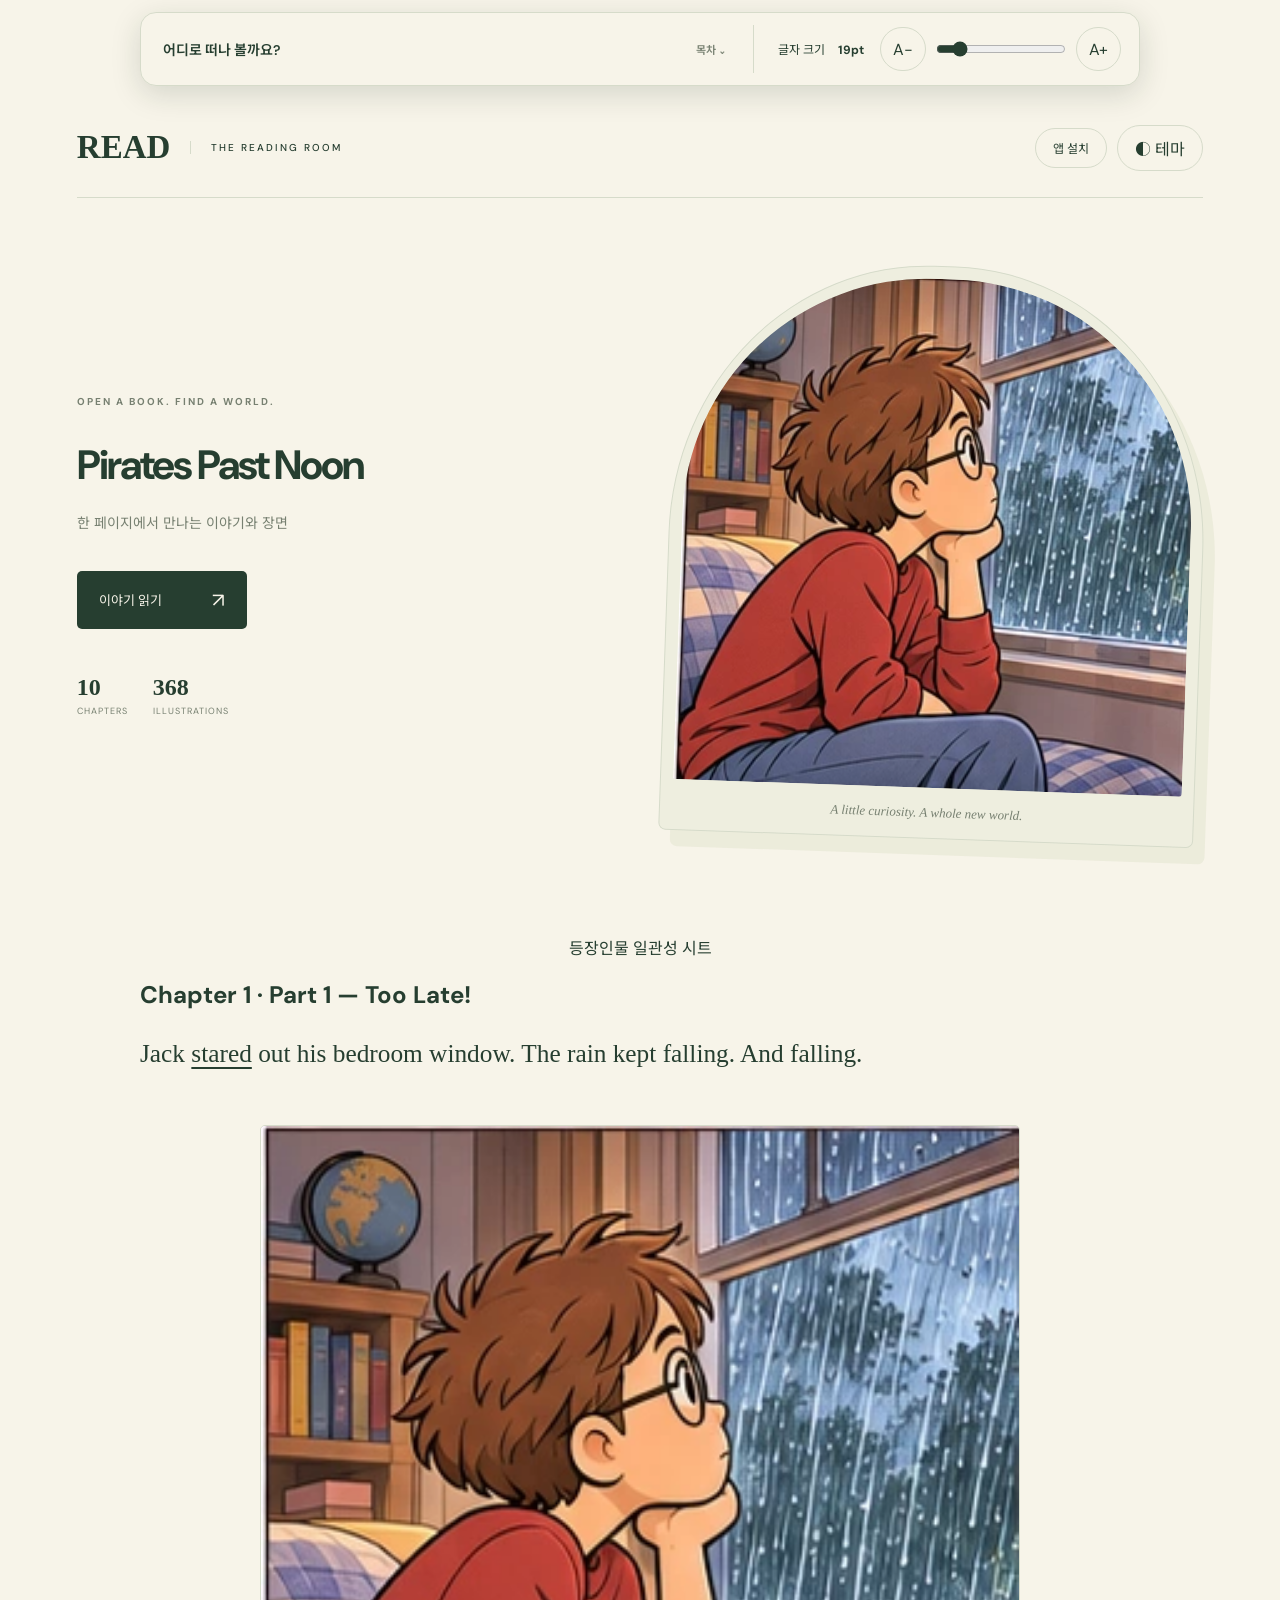
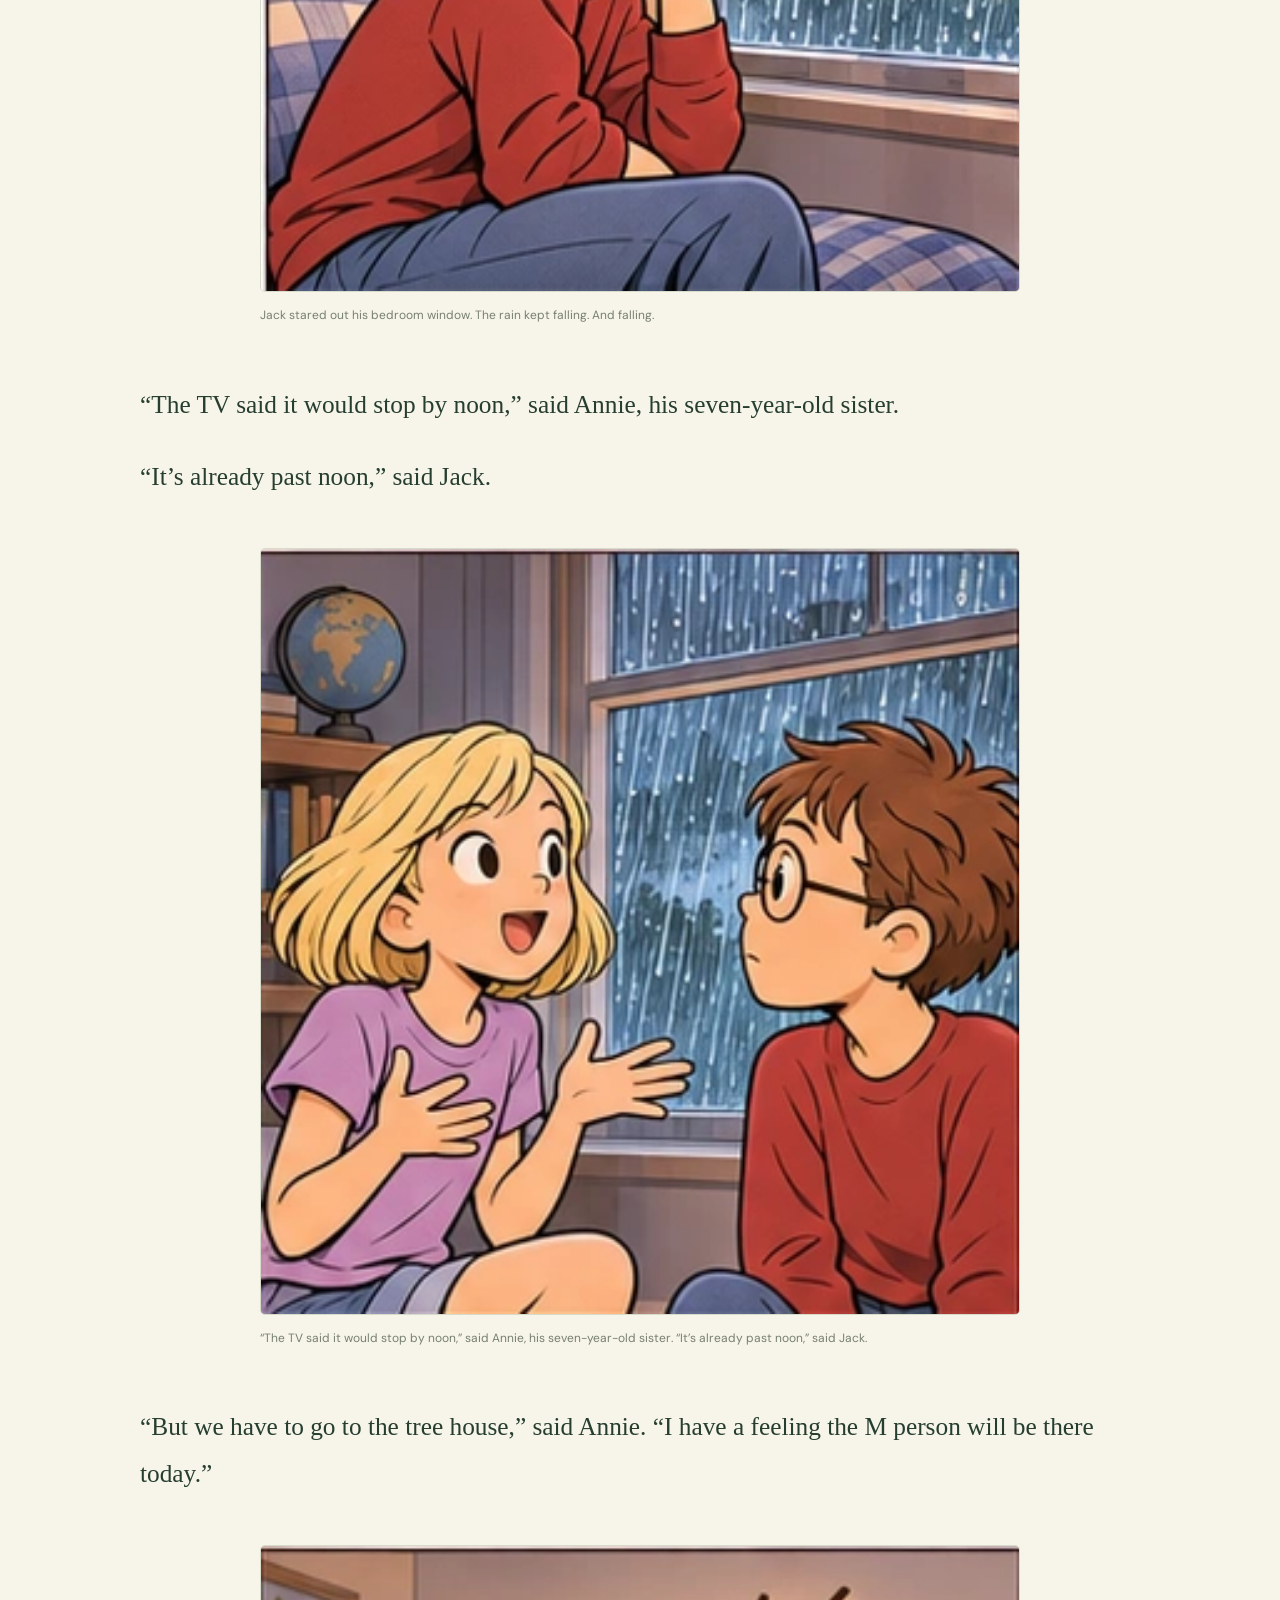
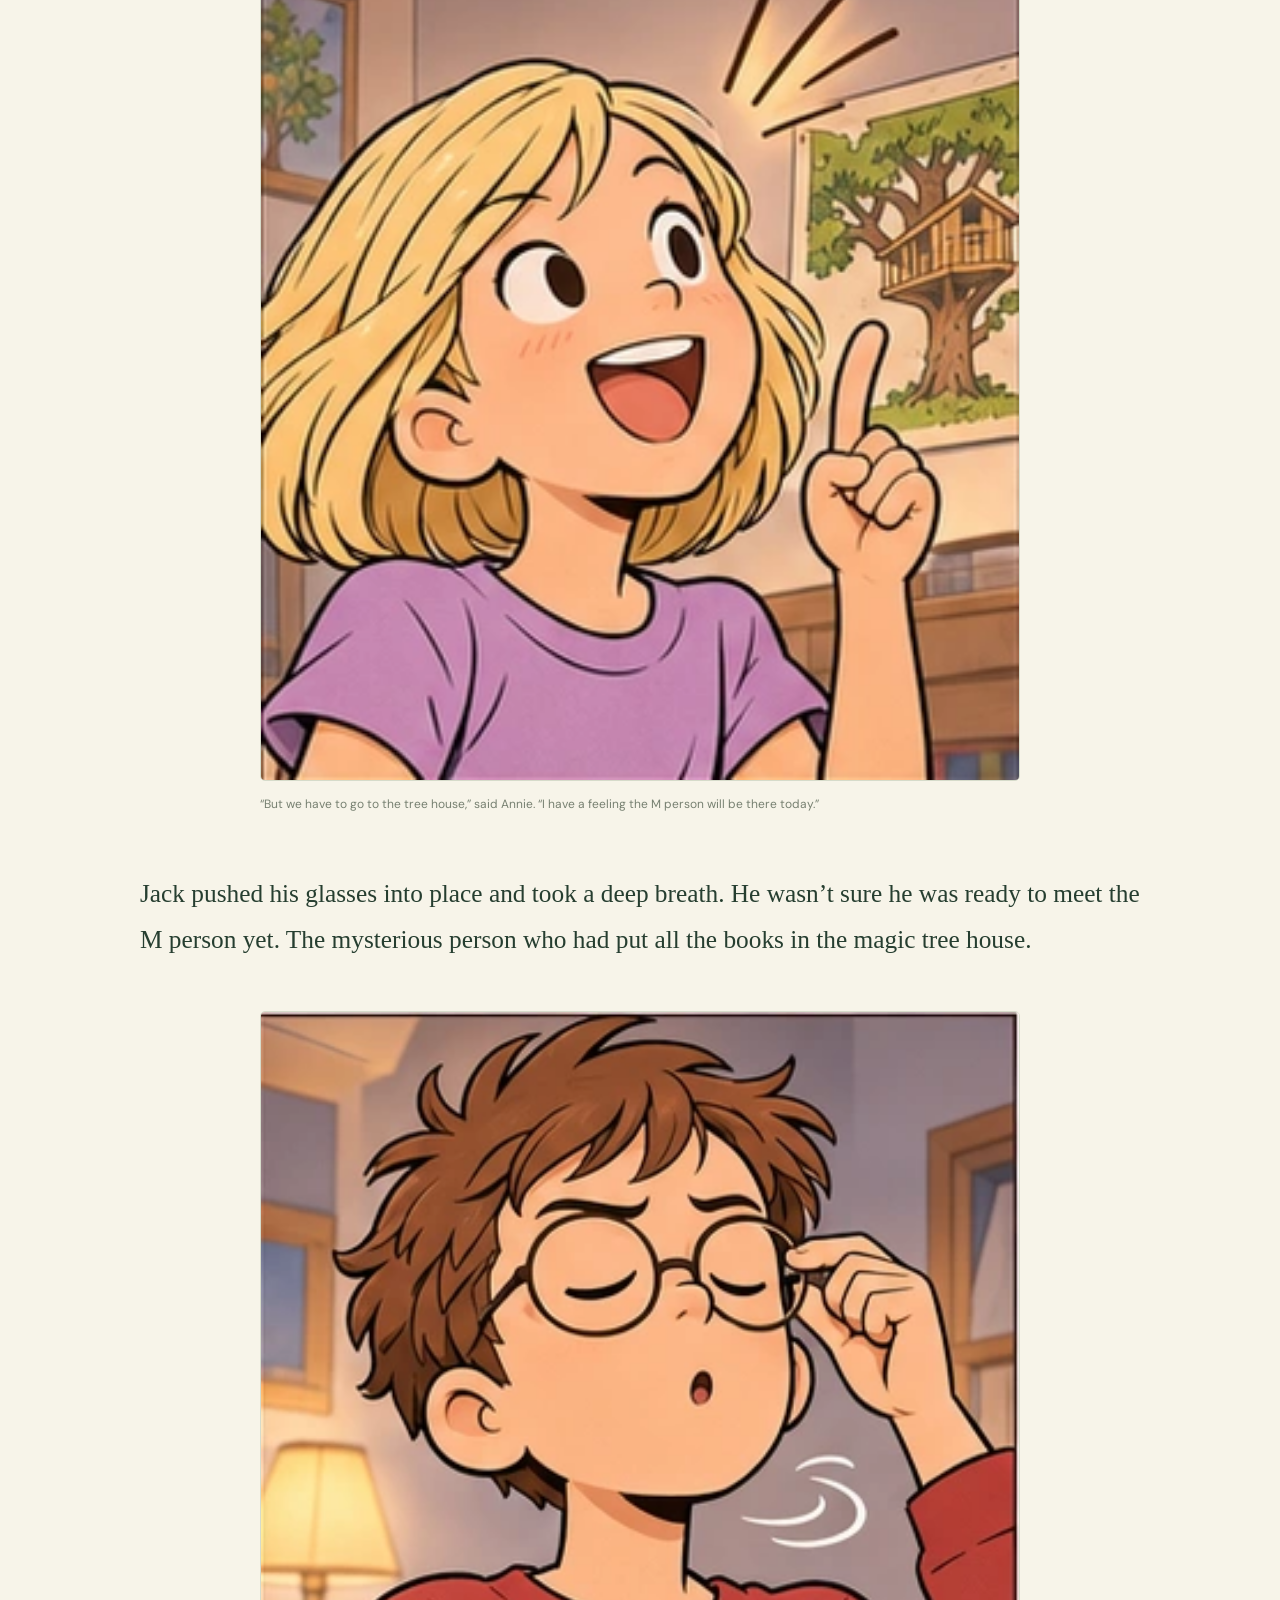
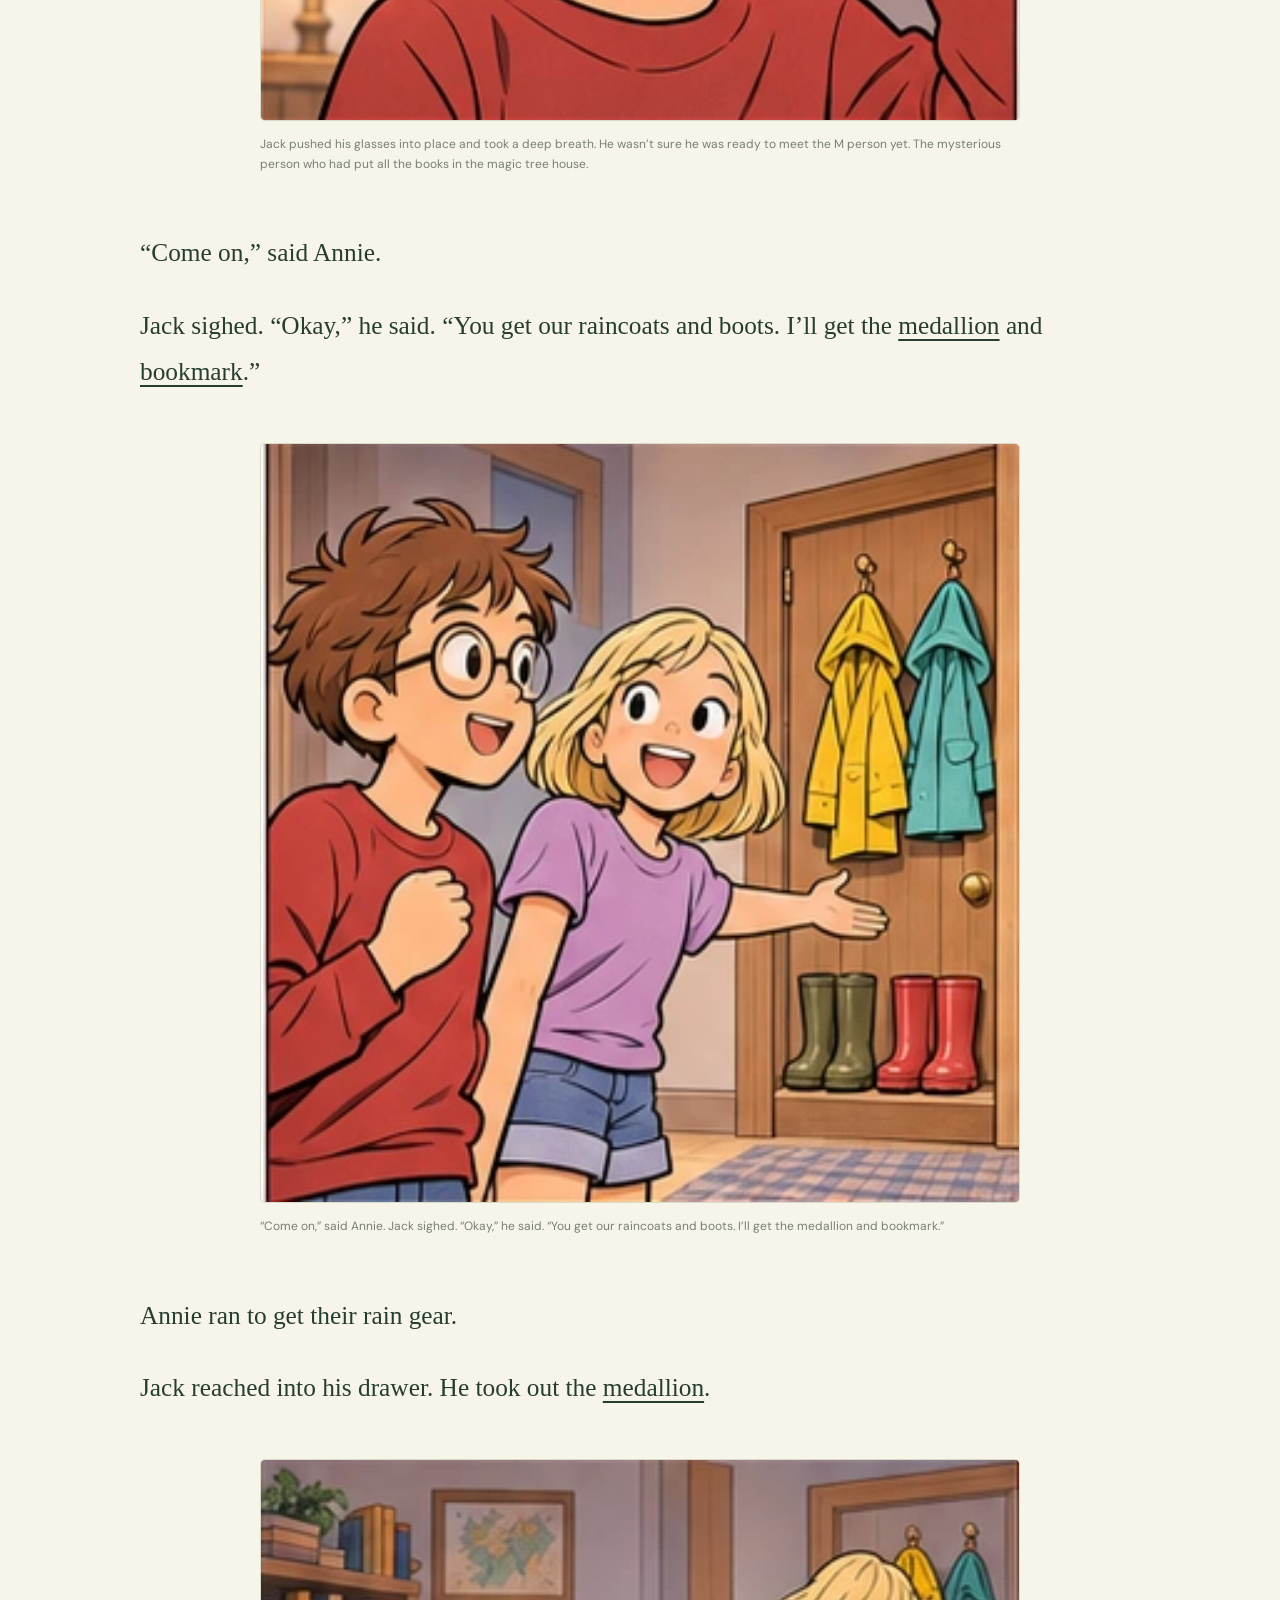
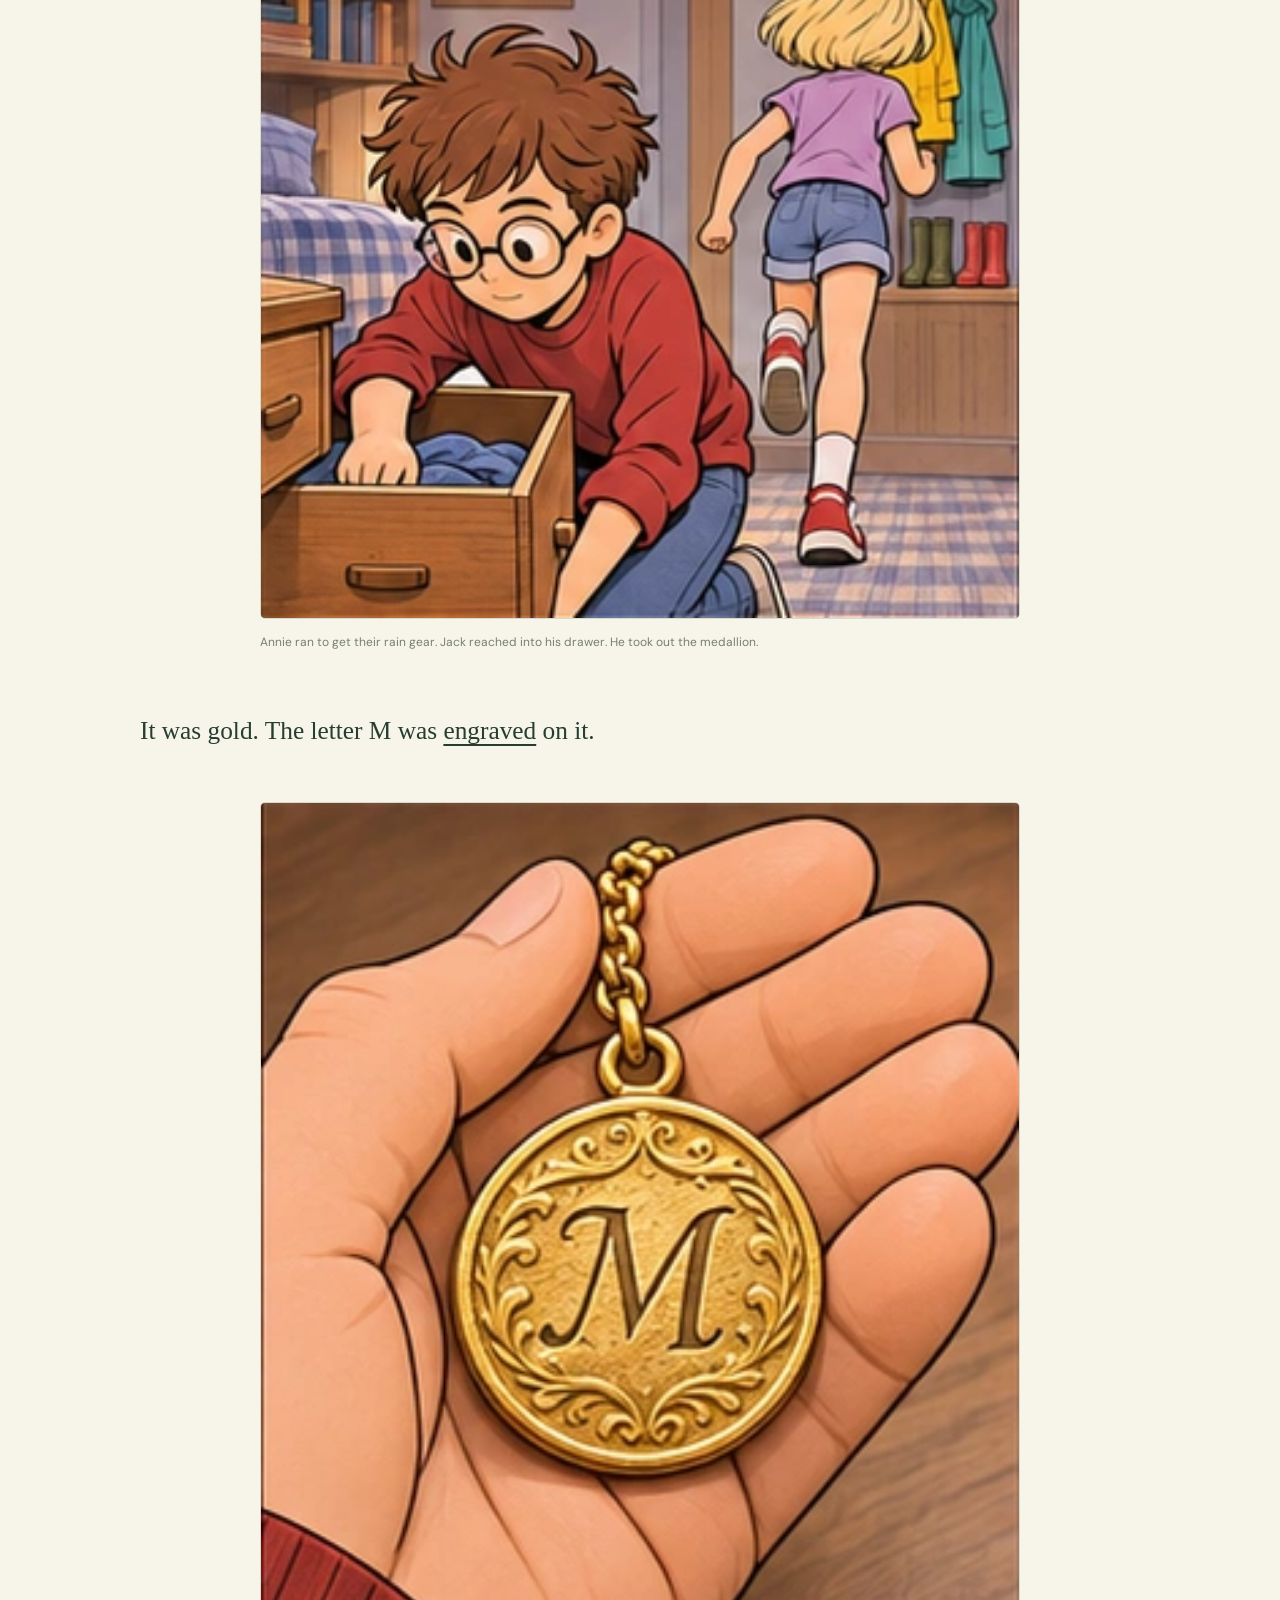
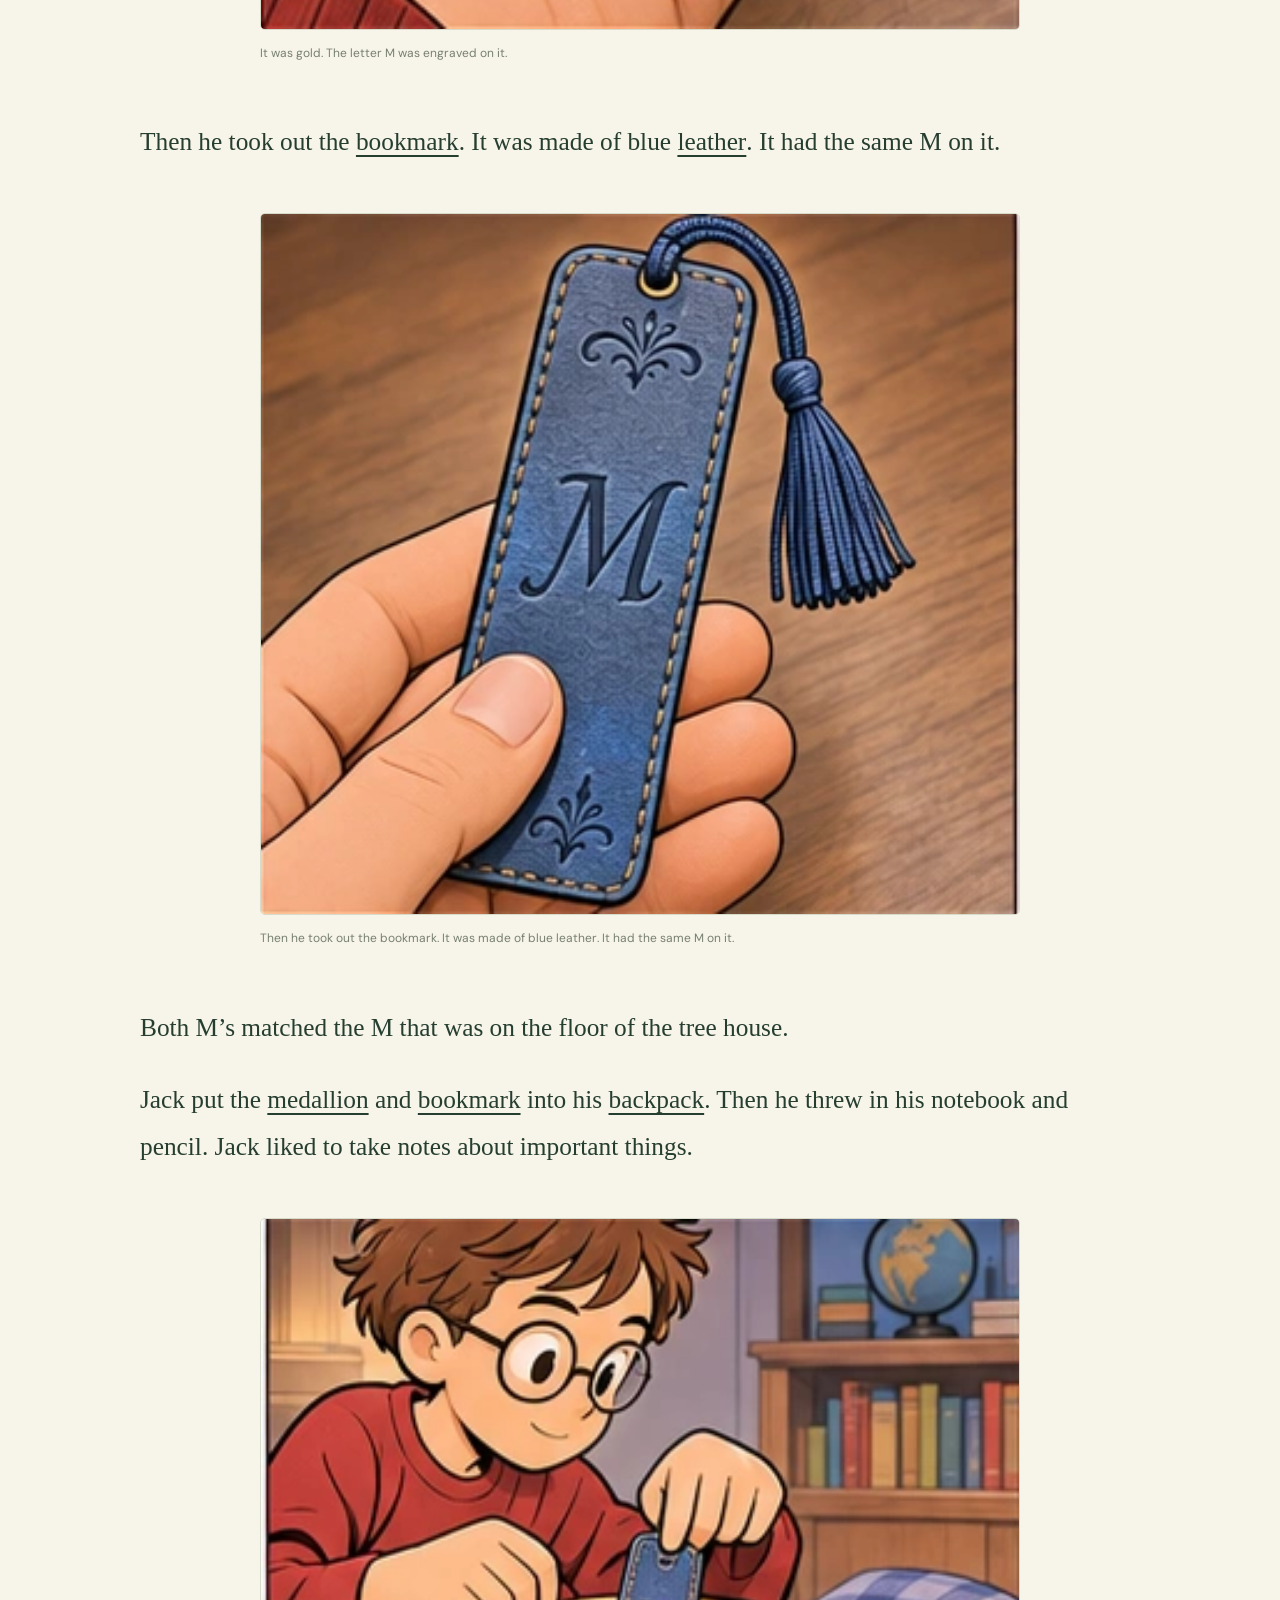
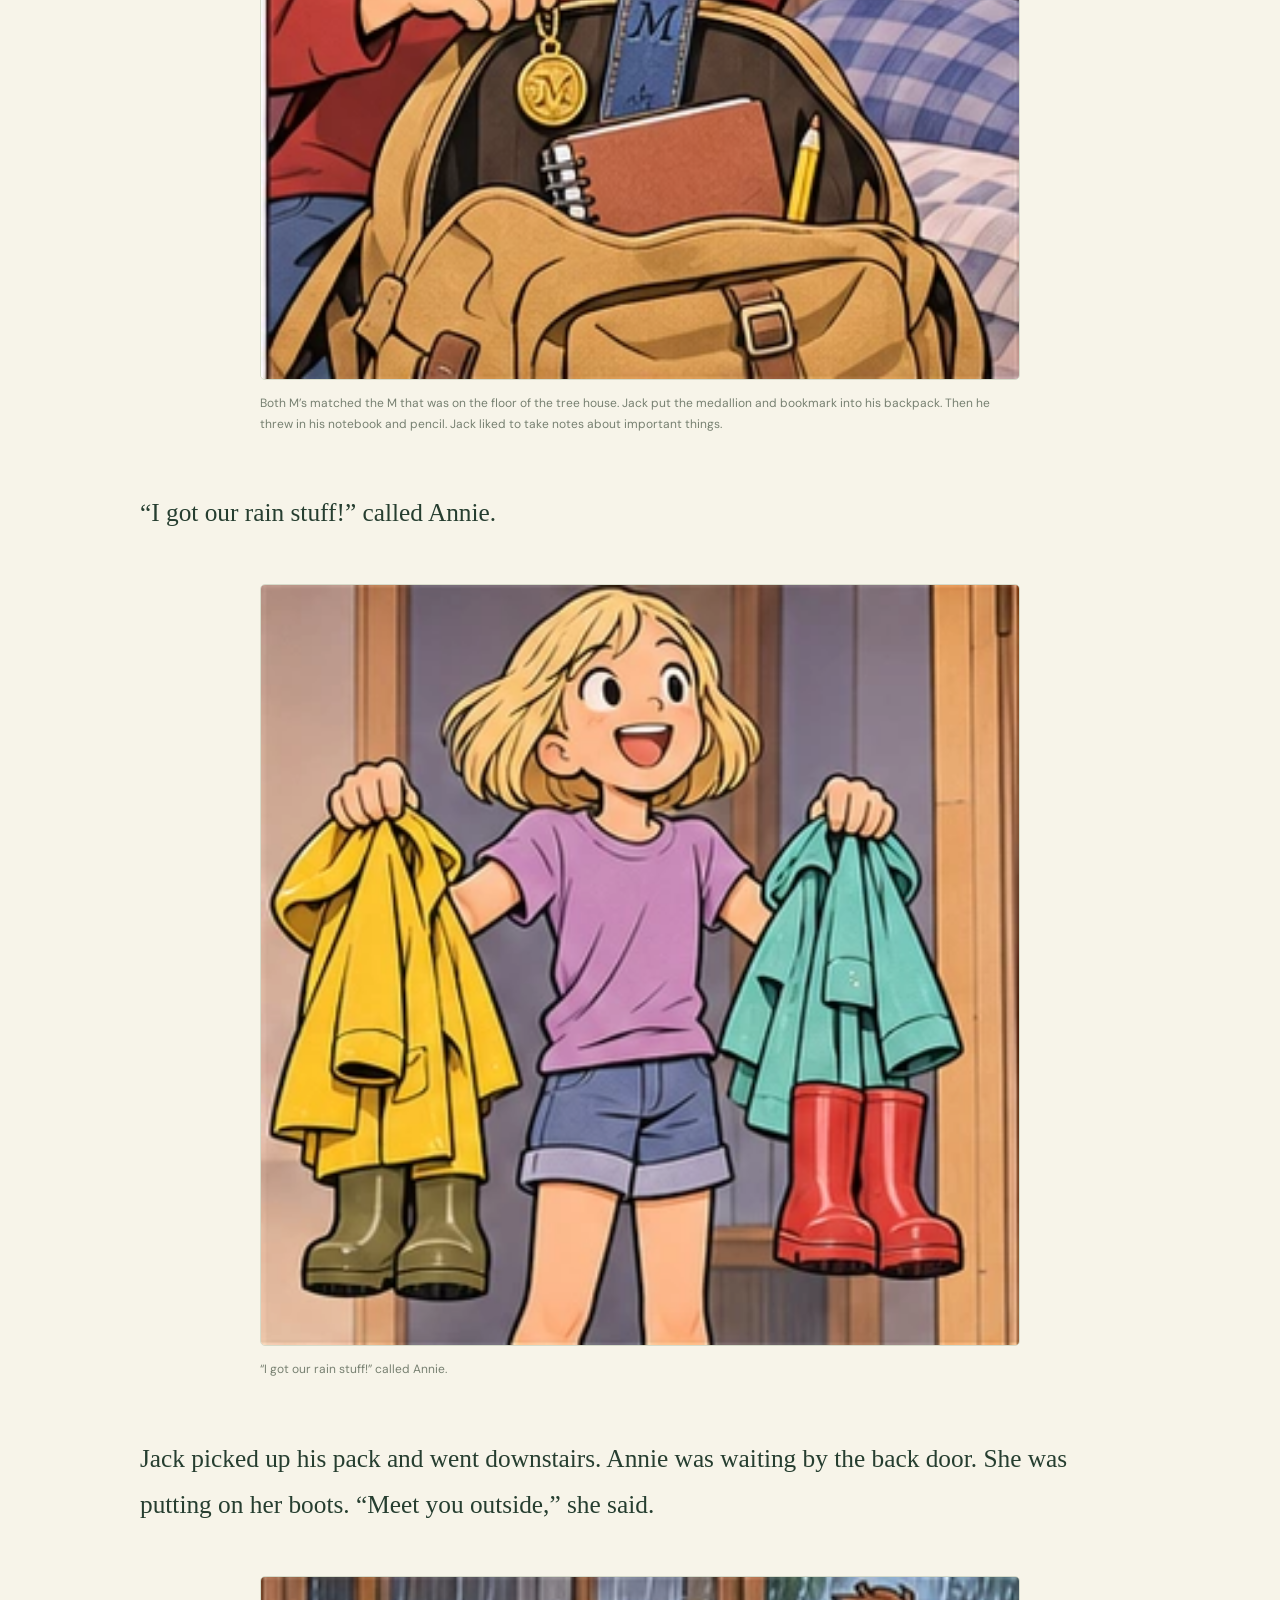
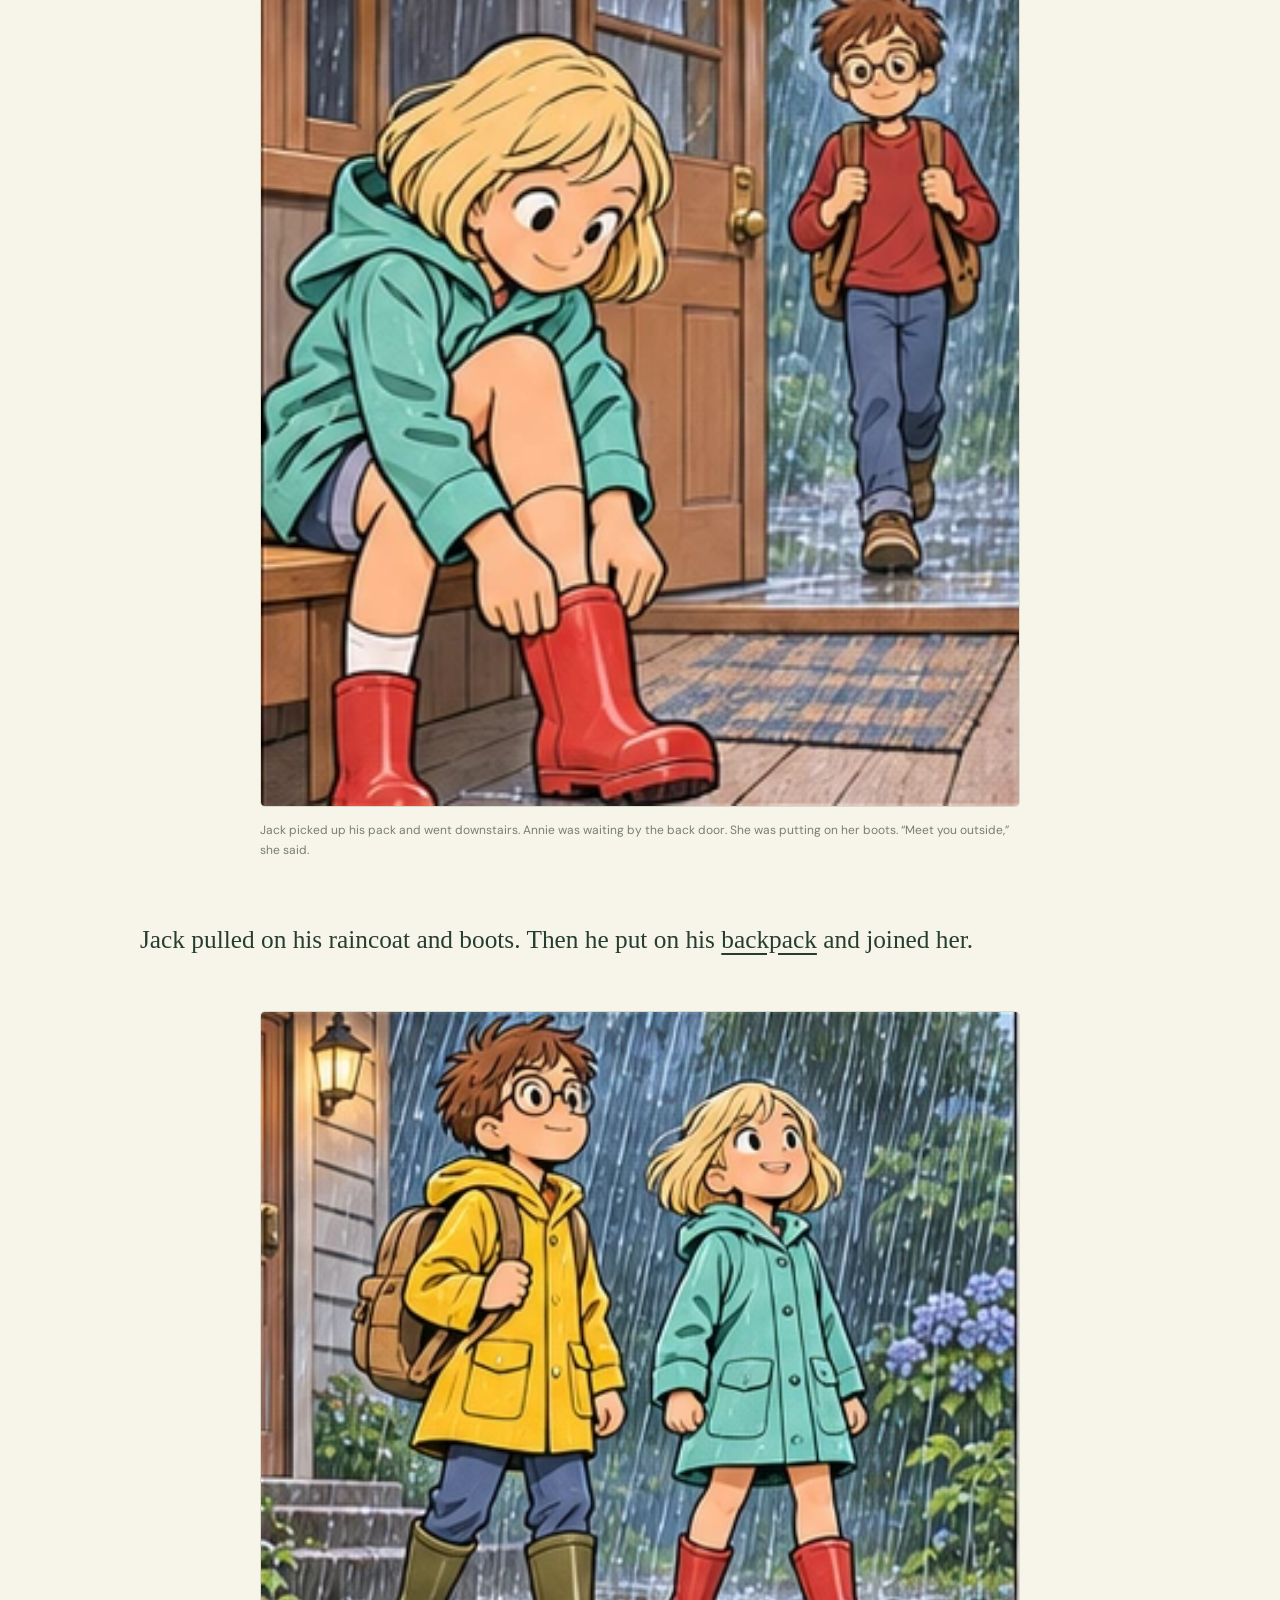
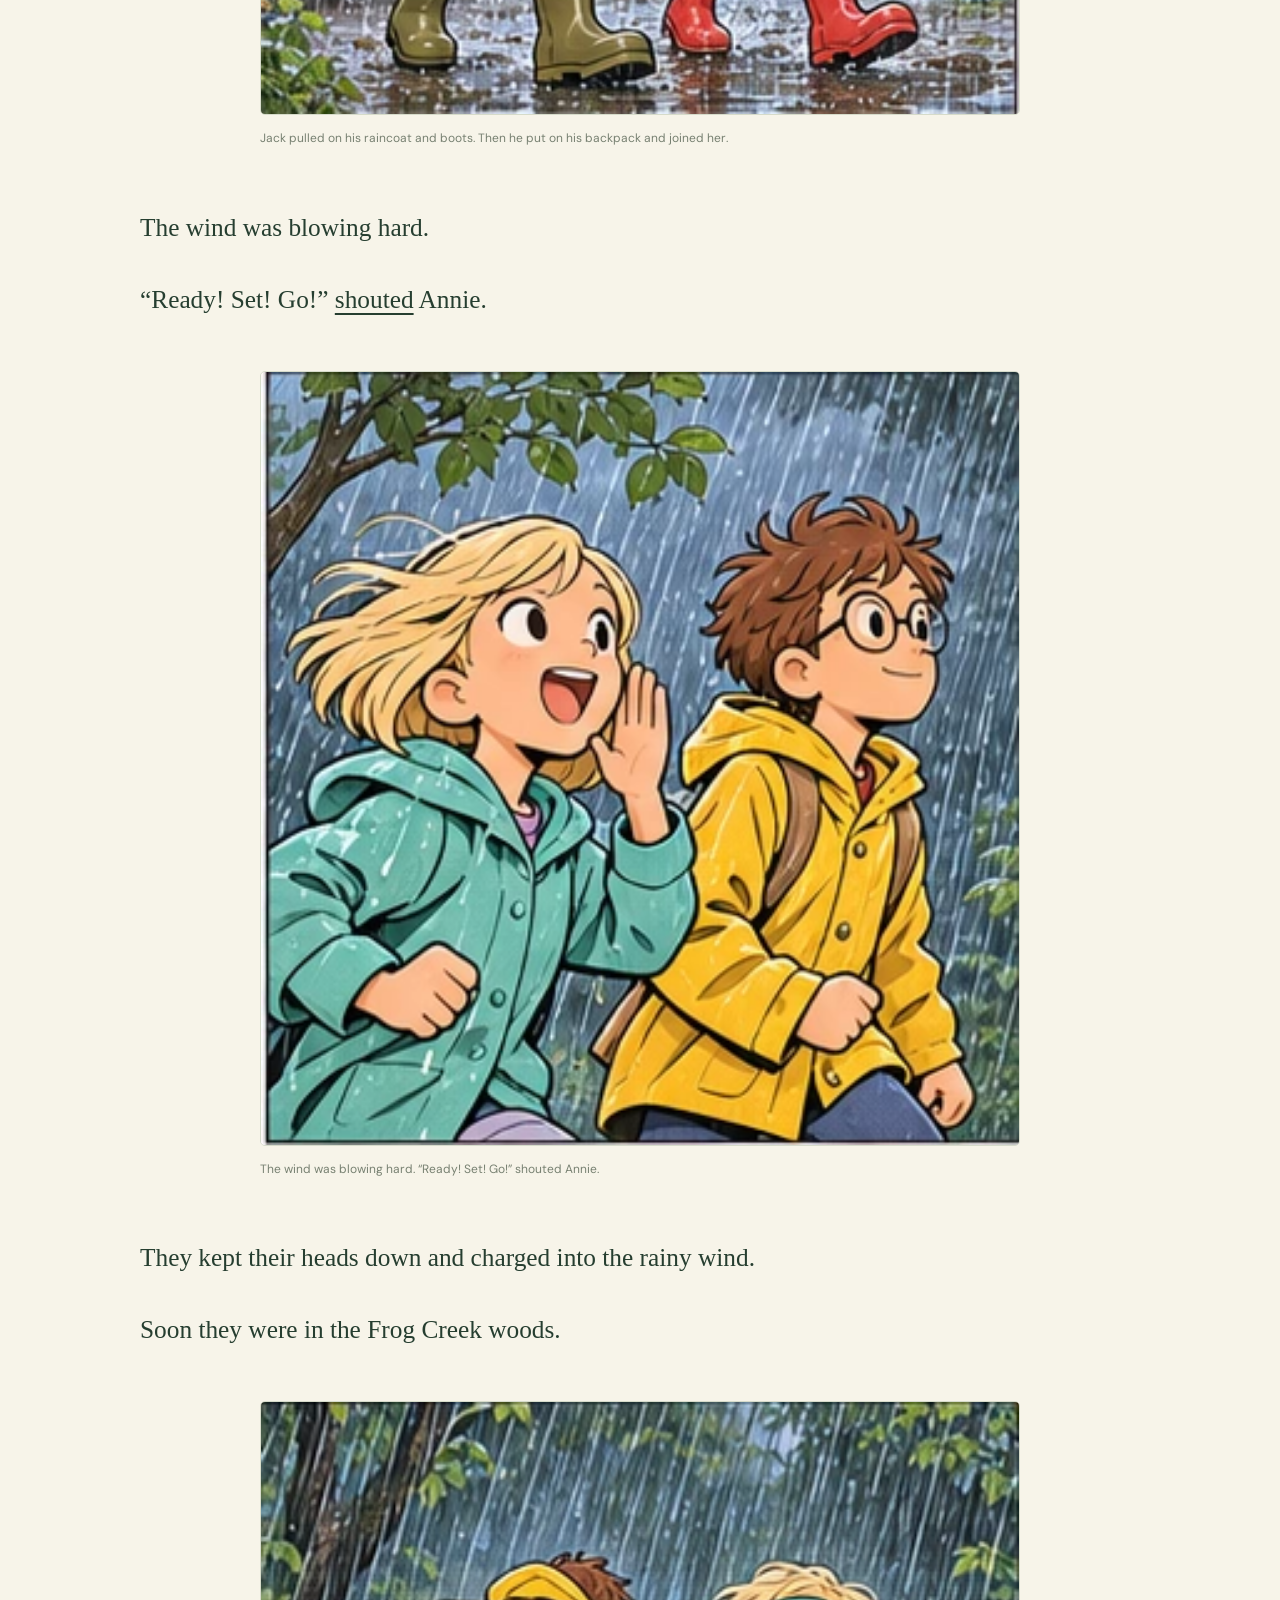
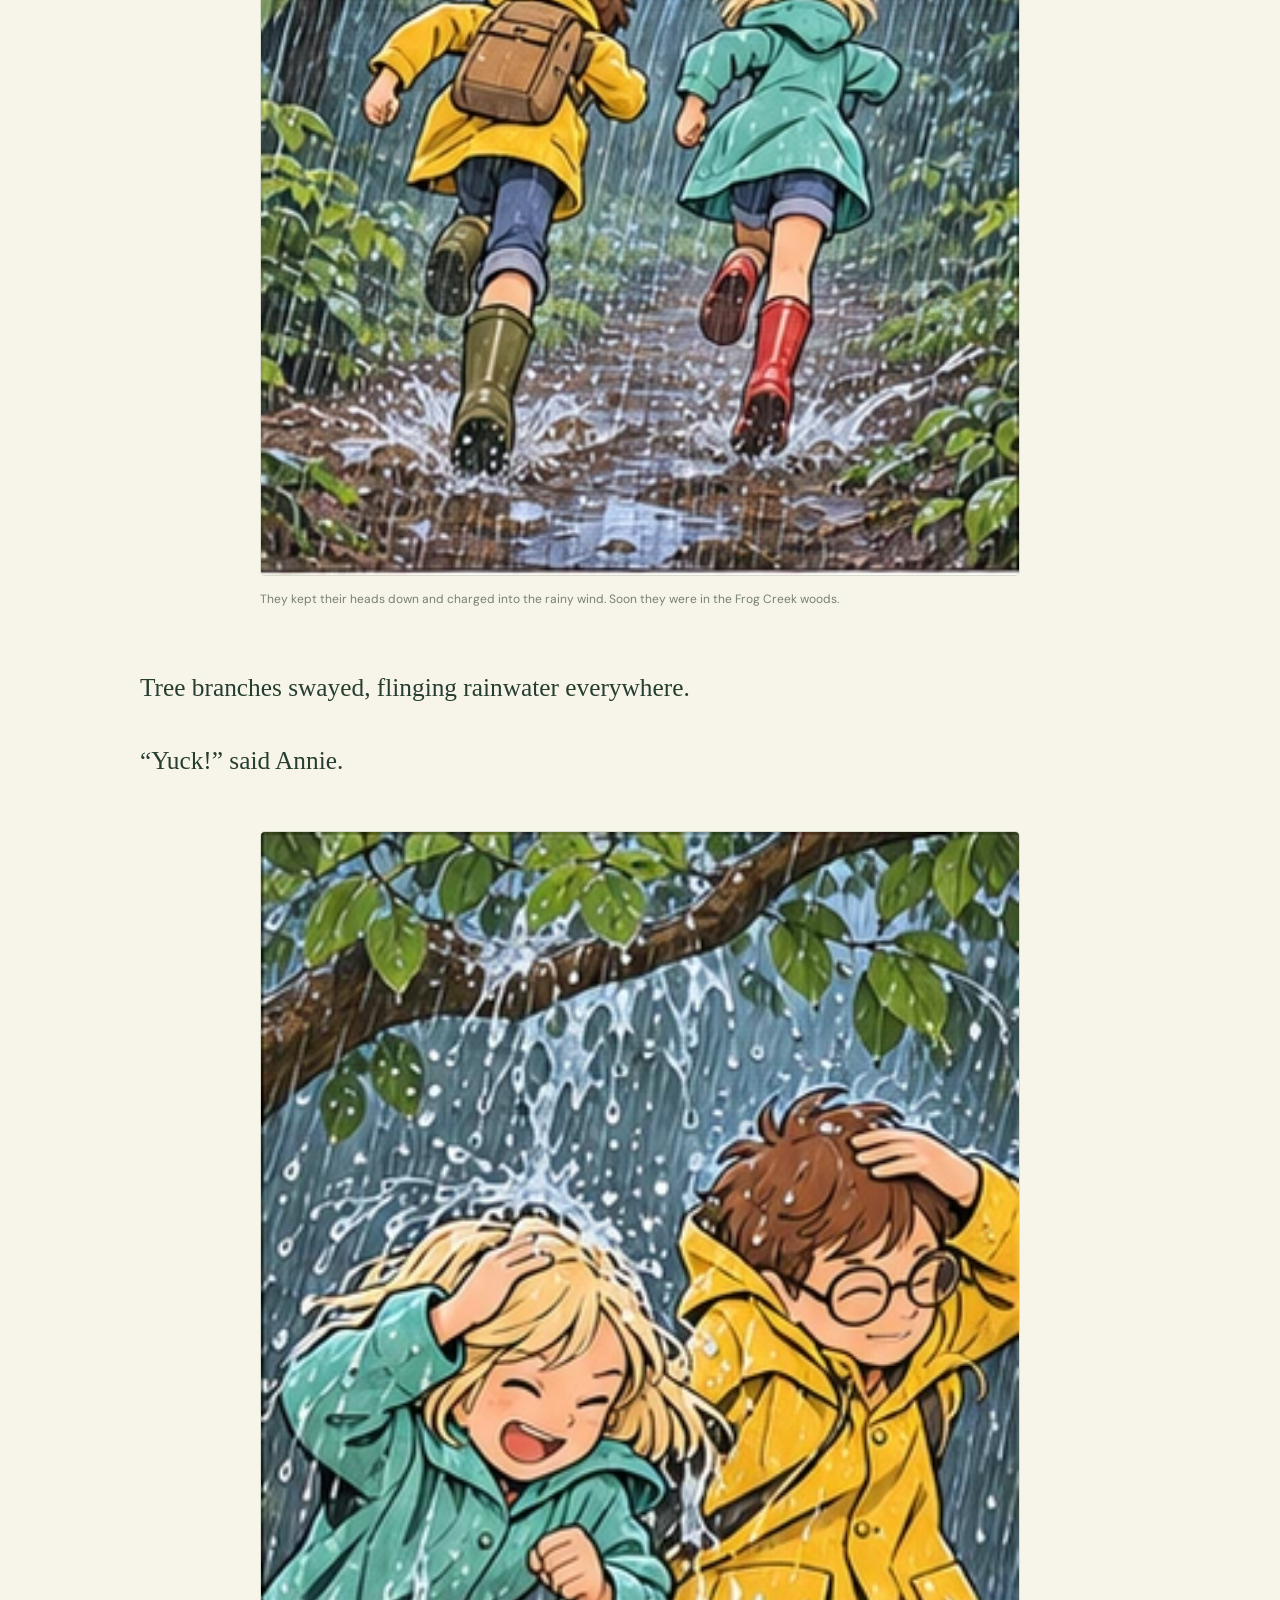
==== commit f86a80dd: "Add farewell scenes 353-368 and correct Jack round glasses" ====
--- a/part-01-01.html
+++ b/part-01-01.html
@@ -1,6 +1,6 @@
 <!DOCTYPE html>
 
-<html data-story-id="mth04-reading-room" lang="ko"><head><meta charset="utf-8"/><meta content="width=device-width,initial-scale=1,viewport-fit=cover" name="viewport"/><meta content="#263e30" name="theme-color"/><meta content="한 페이지에서 만나는 이야기와 장면" name="description"/><title>Chapter 1 · Part 1 — Too Late! · Pirates Past Noon</title><link href="style.css?v=b53ebdf6a17c" rel="stylesheet"/><script defer="" src="app.js?v=b53ebdf6a17c"></script><script defer="" src="pwa.js?v=b53ebdf6a17c"></script><link href="manifest.webmanifest" rel="manifest"/><meta content="yes" name="mobile-web-app-capable"/><meta content="yes" name="apple-mobile-web-app-capable"/><meta content="Pirates Past Noon" name="apple-mobile-web-app-title"/><meta content="black-translucent" name="apple-mobile-web-app-status-bar-style"/><link href="assets/app-icon-180.png" rel="apple-touch-icon"/><link href="assets/app-icon-192.png" rel="icon" sizes="192x192" type="image/png"/><link href="learning.css" rel="stylesheet"/><script defer="" src="learning.js"></script></head>
+<html data-story-id="mth04-reading-room" lang="ko"><head><meta charset="utf-8"/><meta content="width=device-width,initial-scale=1,viewport-fit=cover" name="viewport"/><meta content="#263e30" name="theme-color"/><meta content="한 페이지에서 만나는 이야기와 장면" name="description"/><title>Chapter 1 · Part 1 — Too Late! · Pirates Past Noon</title><link href="style.css?v=9a1f6a972554" rel="stylesheet"/><script defer="" src="app.js?v=9a1f6a972554"></script><script defer="" src="pwa.js?v=9a1f6a972554"></script><link href="manifest.webmanifest" rel="manifest"/><meta content="yes" name="mobile-web-app-capable"/><meta content="yes" name="apple-mobile-web-app-capable"/><meta content="Pirates Past Noon" name="apple-mobile-web-app-title"/><meta content="black-translucent" name="apple-mobile-web-app-status-bar-style"/><link href="assets/app-icon-180.png" rel="apple-touch-icon"/><link href="assets/app-icon-192.png" rel="icon" sizes="192x192" type="image/png"/><link href="learning.css" rel="stylesheet"/><script defer="" src="learning.js"></script></head>
 <body><a class="skip" href="#part-p1">본문으로 이동</a><div aria-label="독서 도구" class="floating-reader" id="floating-reader" role="region"><details class="chapter-menu" id="chapter-menu"><summary>어디로 떠나 볼까요?<span aria-hidden="true">목차 ⌄</span></summary><nav aria-label="전체 이야기 목차" class="toc"><a href="part-01-01.html">Chapter 1 · Part 1 — Too Late!</a><a href="part-01-02.html">Chapter 1 · Part 2 — Too Late!</a><a href="part-02-01.html">Chapter 2 · Part 1 — The Bright Blue Sea</a><a href="part-03-01.html">Chapter 3 · Part 1 — Three Men in a Boat</a><a href="part-04-01.html">Chapter 4 · Part 1 — Vile Booty</a><a href="part-05-01.html">Chapter 5 · Part 1 — The Kid’s Treasure</a><a href="part-06-01.html">Chapter 6 · Part 1 — The Whale’s Eye</a><a href="part-07-01.html">Chapter 7 · Part 1 — Gale’s a-Blowin’</a><a href="part-08-01.html">Chapter 8 · Part 1 — Dig, Dogs, Dig</a><a href="part-08-02.html">Chapter 8 · Part 2 — Dig, Dogs, Dig</a><a href="part-09-01.html">Chapter 9 · Part 1 — The Mysterious M</a><a href="part-10-01.html">Chapter 10 · Part 1 — Treasure Again</a><a href="part-10-02.html">Chapter 10 · Part 2 — Treasure Again</a></nav></details><div class="reading-tools"><div><label for="font-size">글자 크기 <output for="font-size" id="font-value">19pt</output></label></div><div class="size-controls"><button aria-label="글자 크기 줄이기" id="smaller" type="button">A−</button><input aria-label="본문 글자 크기" id="font-size" max="50" min="14" step="1" type="range" value="19"/><button aria-label="글자 크기 늘리기" id="larger" type="button">A+</button></div></div></div>
-<div class="shell"><header class="topbar"><a class="brand" href="#">READ<span>THE READING ROOM</span></a><button id="install-app" type="button">앱 설치</button><button aria-label="어두운 테마로 전환" id="theme" type="button">◐ <span>테마</span></button></header><main><div class="hero"><div class="hero-copy"><span class="eyebrow">OPEN A BOOK. FIND A WORLD.</span><h1 lang="en">Pirates Past Noon</h1><p class="hero-desc">한 페이지에서 만나는 이야기와 장면</p><a class="start" href="#part-p1">이야기 읽기 <span>↗</span></a><div class="stats"><span><b>10</b> CHAPTERS</span><span><b>352</b> ILLUSTRATIONS</span></div></div><div class="hero-art"><img alt="Jack watches the rain from his bedroom." height="306" src="assets/scene-0001.webp?v=b53ebdf6a17c" width="304"/><span class="art-note">A little curiosity. A whole new world.</span></div></div><p class="reader-links"><a href="characters.html">등장인물 일관성 시트</a></p><article><h2>Chapter 1 · Part 1 — Too Late!</h2><p class="story-text" id="part-p1"><span class="sentence">Jack <button aria-expanded="false" class="vocab-word" data-word="stared">stared</button> out his bedroom window. The rain kept falling. And falling.</span></p><figure><a href="assets/scene-0001.webp?v=b53ebdf6a17c" rel="noopener" target="_blank"><img alt="Jack watches the rain from his bedroom." height="306" loading="lazy" src="assets/scene-0001.webp?v=b53ebdf6a17c" width="304"/></a><figcaption>Jack stared out his bedroom window. The rain kept falling. And falling.</figcaption></figure><p class="story-text" id="part-p2"><span class="sentence">“The TV said it would stop by noon,” said Annie, his seven-year-old sister.</span></p><p class="story-text" id="part-p3"><span class="sentence">“It’s already past noon,” said Jack.</span></p><figure><a href="assets/scene-0002.webp?v=b53ebdf6a17c" rel="noopener" target="_blank"><img alt="Annie talks to Jack by the rainy window." height="306" loading="lazy" src="assets/scene-0002.webp?v=b53ebdf6a17c" width="304"/></a><figcaption>“The TV said it would stop by noon,” said Annie, his seven-year-old sister. “It’s already past noon,” said Jack.</figcaption></figure><p class="story-text" id="part-p4"><span class="sentence">“But we have to go to the tree house,” said Annie. “I have a feeling the M person will be there today.”</span></p><figure><a href="assets/scene-0003.webp?v=b53ebdf6a17c" rel="noopener" target="_blank"><img alt="Annie wants to visit the tree house." height="306" loading="lazy" src="assets/scene-0003.webp?v=b53ebdf6a17c" width="304"/></a><figcaption>“But we have to go to the tree house,” said Annie. “I have a feeling the M person will be there today.”</figcaption></figure><p class="story-text" id="part-p5"><span class="sentence">Jack pushed his glasses into place and took a deep breath. He wasn’t sure he was ready to meet the M person yet. The mysterious person who had put all the books in the magic tree house.</span></p><figure><a href="assets/scene-0004.webp?v=b53ebdf6a17c" rel="noopener" target="_blank"><img alt="Jack adjusts his glasses." height="306" loading="lazy" src="assets/scene-0004.webp?v=b53ebdf6a17c" width="305"/></a><figcaption>Jack pushed his glasses into place and took a deep breath. He wasn’t sure he was ready to meet the M person yet. The mysterious person who had put all the books in the magic tree house.</figcaption></figure><p class="story-text" id="part-p6"><span class="sentence">“Come on,” said Annie.</span></p><p class="story-text" id="part-p7"><span class="sentence">Jack sighed. “Okay,” he said. “You get our raincoats and boots. I’ll get the <button aria-expanded="false" class="vocab-word" data-word="medallion">medallion</button> and <button aria-expanded="false" class="vocab-word" data-word="bookmark">bookmark</button>.”</span></p><figure><a href="assets/scene-0005.webp?v=b53ebdf6a17c" rel="noopener" target="_blank"><img alt="The children prepare to leave." height="307" loading="lazy" src="assets/scene-0005.webp?v=b53ebdf6a17c" width="304"/></a><figcaption>“Come on,” said Annie. Jack sighed. “Okay,” he said. “You get our raincoats and boots. I’ll get the medallion and bookmark.”</figcaption></figure><p class="story-text" id="part-p8"><span class="sentence">Annie ran to get their rain gear.</span></p><p class="story-text" id="part-p9"><span class="sentence">Jack reached into his drawer. He took out the <button aria-expanded="false" class="vocab-word" data-word="medallion">medallion</button>.</span></p><figure><a href="assets/scene-0006.webp?v=b53ebdf6a17c" rel="noopener" target="_blank"><img alt="Jack opens his drawer as Annie gets their rain gear." height="307" loading="lazy" src="assets/scene-0006.webp?v=b53ebdf6a17c" width="304"/></a><figcaption>Annie ran to get their rain gear. Jack reached into his drawer. He took out the medallion.</figcaption></figure><p class="story-text" id="part-p10"><span class="sentence">It was gold. The letter M was <button aria-expanded="false" class="vocab-word" data-word="engraved">engraved</button> on it.</span></p><figure><a href="assets/scene-0007.webp?v=b53ebdf6a17c" rel="noopener" target="_blank"><img alt="The gold medallion is marked M." height="307" loading="lazy" src="assets/scene-0007.webp?v=b53ebdf6a17c" width="304"/></a><figcaption>It was gold. The letter M was engraved on it.</figcaption></figure><p class="story-text" id="part-p11"><span class="sentence">Then he took out the <button aria-expanded="false" class="vocab-word" data-word="bookmark">bookmark</button>. It was made of blue <button aria-expanded="false" class="vocab-word" data-word="leather">leather</button>. It had the same M on it.</span></p><figure><a href="assets/scene-0008.webp?v=b53ebdf6a17c" rel="noopener" target="_blank"><img alt="The blue leather bookmark is marked M." height="307" loading="lazy" src="assets/scene-0008.webp?v=b53ebdf6a17c" width="305"/></a><figcaption>Then he took out the bookmark. It was made of blue leather. It had the same M on it.</figcaption></figure><p class="story-text" id="part-p12"><span class="sentence">Both M’s matched the M that was on the floor of the tree house.</span></p><p class="story-text" id="part-p13"><span class="sentence">Jack put the <button aria-expanded="false" class="vocab-word" data-word="medallion">medallion</button> and <button aria-expanded="false" class="vocab-word" data-word="bookmark">bookmark</button> into his <button aria-expanded="false" class="vocab-word" data-word="backpack">backpack</button>. Then he threw in his notebook and pencil. Jack liked to take notes about important things.</span></p><figure><a href="assets/scene-0009.webp?v=b53ebdf6a17c" rel="noopener" target="_blank"><img alt="Jack packs his bag." height="307" loading="lazy" src="assets/scene-0009.webp?v=b53ebdf6a17c" width="304"/></a><figcaption>Both M’s matched the M that was on the floor of the tree house. Jack put the medallion and bookmark into his backpack. Then he threw in his notebook and pencil. Jack liked to take notes about important things.</figcaption></figure><p class="story-text" id="part-p14"><span class="sentence">“I got our rain stuff!” called Annie.</span></p><figure><a href="assets/scene-0010.webp?v=b53ebdf6a17c" rel="noopener" target="_blank"><img alt="Annie brings their rain gear." height="307" loading="lazy" src="assets/scene-0010.webp?v=b53ebdf6a17c" width="304"/></a><figcaption>“I got our rain stuff!” called Annie.</figcaption></figure><p class="story-text" id="part-p15"><span class="sentence">Jack picked up his pack and went downstairs. Annie was waiting by the back door. She was putting on her boots. “Meet you outside,” she said.</span></p><figure><a href="assets/scene-0011.webp?v=b53ebdf6a17c" rel="noopener" target="_blank"><img alt="Annie puts on her boots." height="307" loading="lazy" src="assets/scene-0011.webp?v=b53ebdf6a17c" width="304"/></a><figcaption>Jack picked up his pack and went downstairs. Annie was waiting by the back door. She was putting on her boots. “Meet you outside,” she said.</figcaption></figure><p class="story-text" id="part-p16"><span class="sentence">Jack pulled on his raincoat and boots. Then he put on his <button aria-expanded="false" class="vocab-word" data-word="backpack">backpack</button> and joined her.</span></p><figure><a href="assets/scene-0012.webp?v=b53ebdf6a17c" rel="noopener" target="_blank"><img alt="Jack and Annie step outside in raincoats." height="307" loading="lazy" src="assets/scene-0012.webp?v=b53ebdf6a17c" width="305"/></a><figcaption>Jack pulled on his raincoat and boots. Then he put on his backpack and joined her.</figcaption></figure><p class="story-text" id="part-p17"><span class="sentence">The wind was blowing hard.</span></p><p class="story-text" id="part-p18"><span class="sentence">“Ready! Set! Go!” <button aria-expanded="false" class="vocab-word" data-word="shouted">shouted</button> Annie.</span></p><figure><a href="assets/scene-0013.webp?v=b53ebdf6a17c" rel="noopener" target="_blank"><img alt="Annie calls out in the wind." height="307" loading="lazy" src="assets/scene-0013.webp?v=b53ebdf6a17c" width="304"/></a><figcaption>The wind was blowing hard. “Ready! Set! Go!” shouted Annie.</figcaption></figure><p class="story-text" id="part-p19"><span class="sentence">They kept their heads down and charged into the rainy wind.</span></p><p class="story-text" id="part-p20"><span class="sentence">Soon they were in the Frog Creek woods.</span></p><figure><a href="assets/scene-0014.webp?v=b53ebdf6a17c" rel="noopener" target="_blank"><img alt="The children run into the woods." height="307" loading="lazy" src="assets/scene-0014.webp?v=b53ebdf6a17c" width="304"/></a><figcaption>They kept their heads down and charged into the rainy wind. Soon they were in the Frog Creek woods.</figcaption></figure><p class="story-text" id="part-p21"><span class="sentence">Tree branches swayed, flinging rainwater everywhere.</span></p><p class="story-text" id="part-p22"><span class="sentence">“Yuck!” said Annie.</span></p><figure><a href="assets/scene-0015.webp?v=b53ebdf6a17c" rel="noopener" target="_blank"><img alt="Rain falls from the branches." height="307" loading="lazy" src="assets/scene-0015.webp?v=b53ebdf6a17c" width="304"/></a><figcaption>Tree branches swayed, flinging rainwater everywhere. “Yuck!” said Annie.</figcaption></figure><p class="story-text" id="part-p23"><span class="sentence">They splashed through puddles. Until they came to the tallest oak tree in the woods.</span></p><figure><a href="assets/scene-0016.webp?v=b53ebdf6a17c" rel="noopener" target="_blank"><img alt="The children approach the tall oak tree." height="307" loading="lazy" src="assets/scene-0016.webp?v=b53ebdf6a17c" width="305"/></a><figcaption>They splashed through puddles. Until they came to the tallest oak tree in the woods.</figcaption></figure><p class="story-text" id="part-p24"><span class="sentence">They looked up.</span></p><p class="story-text" id="part-p25"><span class="sentence">Tucked between two branches was the tree house. It looked dark and lonely against the stormy sky.</span></p><figure><a href="assets/scene-0017.webp?v=b53ebdf6a17c" rel="noopener" target="_blank"><img alt="" height="303" loading="lazy" src="assets/scene-0017.webp?v=b53ebdf6a17c" width="307"/></a><figcaption>They looked up. Tucked between two branches was the tree house. It looked dark and lonely against the stormy sky.</figcaption></figure><p class="story-text" id="part-p26"><span class="sentence">Hanging from the tree house was a rope <button aria-expanded="false" class="vocab-word" data-word="ladder">ladder</button>. It was blowing in the wind.</span></p><figure><a href="assets/scene-0018.webp?v=b53ebdf6a17c" rel="noopener" target="_blank"><img alt="" height="303" loading="lazy" src="assets/scene-0018.webp?v=b53ebdf6a17c" width="307"/></a><figcaption>Hanging from the tree house was a rope ladder. It was blowing in the wind.</figcaption></figure><p class="story-text" id="part-p27"><span class="sentence">Jack thought of all the books up there. He hoped they weren’t getting wet.</span></p><figure><a href="assets/scene-0019.webp?v=b53ebdf6a17c" rel="noopener" target="_blank"><img alt="" height="303" loading="lazy" src="assets/scene-0019.webp?v=b53ebdf6a17c" width="307"/></a><figcaption>Jack thought of all the books up there. He hoped they weren’t getting wet.</figcaption></figure><p class="story-text" id="part-p28"><span class="sentence">“The M person’s been there,” said Annie.</span></p><p class="story-text" id="part-p29"><span class="sentence">Jack caught his breath. “How can you tell?” he said.</span></p><figure><a href="assets/scene-0020.webp?v=b53ebdf6a17c" rel="noopener" target="_blank"><img alt="" height="303" loading="lazy" src="assets/scene-0020.webp?v=b53ebdf6a17c" width="308"/></a><figcaption>“The M person’s been there,” said Annie. Jack caught his breath. “How can you tell?” he said.</figcaption></figure><p class="story-text" id="part-p30"><span class="sentence">“I can feel it,” she <button aria-expanded="false" class="vocab-word" data-word="whispered">whispered</button>.</span></p><p class="story-text" id="part-p31"><span class="sentence">She <button aria-expanded="false" class="vocab-word" data-word="grabbed">grabbed</button> the rope <button aria-expanded="false" class="vocab-word" data-word="ladder">ladder</button> and started up. Jack followed.</span></p><figure><a href="assets/scene-0021.webp?v=b53ebdf6a17c" rel="noopener" target="_blank"><img alt="" height="304" loading="lazy" src="assets/scene-0021.webp?v=b53ebdf6a17c" width="307"/></a><figcaption>“I can feel it,” she whispered. She grabbed the rope ladder and started up. Jack followed.</figcaption></figure><p class="story-text" id="part-p32"><span class="sentence">Inside the tree house it was chilly and damp.</span></p><p class="story-text" id="part-p33"><span class="sentence">But the books were dry. They were all neatly stacked along the wall. Just the way they had been the day before.</span></p><figure><a href="assets/scene-0022.webp?v=b53ebdf6a17c" rel="noopener" target="_blank"><img alt="" height="304" loading="lazy" src="assets/scene-0022.webp?v=b53ebdf6a17c" width="307"/></a><figcaption>Inside the tree house it was chilly and damp. But the books were dry. They were all neatly stacked along the wall. Just the way they had been the day before.</figcaption></figure><p class="story-text" id="part-p34"><span class="sentence">Annie picked up a castle book on top of one stack. It had taken them to the time of castles.</span></p><figure><a href="assets/scene-0023.webp?v=b53ebdf6a17c" rel="noopener" target="_blank"><img alt="" height="304" loading="lazy" src="assets/scene-0023.webp?v=b53ebdf6a17c" width="307"/></a><figcaption>Annie picked up a castle book on top of one stack. It had taken them to the time of castles.</figcaption></figure><p class="story-text" id="part-p35"><span class="sentence">“Remember the knight?”</span></p></article><div class="end-note"><nav class="part-links"><a href="index.html">전체 목차</a><a href="part-01-02.html">다음 파트 →</a></nav></div></main><footer>ILLUSTRATED READING ROOM<br/><small>제공된 원문 · AI 제작 삽화</small></footer></div>
+<div class="shell"><header class="topbar"><a class="brand" href="#">READ<span>THE READING ROOM</span></a><button id="install-app" type="button">앱 설치</button><button aria-label="어두운 테마로 전환" id="theme" type="button">◐ <span>테마</span></button></header><main><div class="hero"><div class="hero-copy"><span class="eyebrow">OPEN A BOOK. FIND A WORLD.</span><h1 lang="en">Pirates Past Noon</h1><p class="hero-desc">한 페이지에서 만나는 이야기와 장면</p><a class="start" href="#part-p1">이야기 읽기 <span>↗</span></a><div class="stats"><span><b>10</b> CHAPTERS</span><span><b>368</b> ILLUSTRATIONS</span></div></div><div class="hero-art"><img alt="Jack watches the rain from his bedroom." height="306" src="assets/scene-0001.webp?v=9a1f6a972554" width="304"/><span class="art-note">A little curiosity. A whole new world.</span></div></div><p class="reader-links"><a href="characters.html">등장인물 일관성 시트</a></p><article><h2>Chapter 1 · Part 1 — Too Late!</h2><p class="story-text" id="part-p1"><span class="sentence">Jack <button aria-expanded="false" class="vocab-word" data-word="stared">stared</button> out his bedroom window. The rain kept falling. And falling.</span></p><figure><a href="assets/scene-0001.webp?v=9a1f6a972554" rel="noopener" target="_blank"><img alt="Jack watches the rain from his bedroom." height="306" loading="lazy" src="assets/scene-0001.webp?v=9a1f6a972554" width="304"/></a><figcaption>Jack stared out his bedroom window. The rain kept falling. And falling.</figcaption></figure><p class="story-text" id="part-p2"><span class="sentence">“The TV said it would stop by noon,” said Annie, his seven-year-old sister.</span></p><p class="story-text" id="part-p3"><span class="sentence">“It’s already past noon,” said Jack.</span></p><figure><a href="assets/scene-0002.webp?v=9a1f6a972554" rel="noopener" target="_blank"><img alt="Annie talks to Jack by the rainy window." height="306" loading="lazy" src="assets/scene-0002.webp?v=9a1f6a972554" width="304"/></a><figcaption>“The TV said it would stop by noon,” said Annie, his seven-year-old sister. “It’s already past noon,” said Jack.</figcaption></figure><p class="story-text" id="part-p4"><span class="sentence">“But we have to go to the tree house,” said Annie. “I have a feeling the M person will be there today.”</span></p><figure><a href="assets/scene-0003.webp?v=9a1f6a972554" rel="noopener" target="_blank"><img alt="Annie wants to visit the tree house." height="306" loading="lazy" src="assets/scene-0003.webp?v=9a1f6a972554" width="304"/></a><figcaption>“But we have to go to the tree house,” said Annie. “I have a feeling the M person will be there today.”</figcaption></figure><p class="story-text" id="part-p5"><span class="sentence">Jack pushed his glasses into place and took a deep breath. He wasn’t sure he was ready to meet the M person yet. The mysterious person who had put all the books in the magic tree house.</span></p><figure><a href="assets/scene-0004.webp?v=9a1f6a972554" rel="noopener" target="_blank"><img alt="Jack adjusts his glasses." height="306" loading="lazy" src="assets/scene-0004.webp?v=9a1f6a972554" width="305"/></a><figcaption>Jack pushed his glasses into place and took a deep breath. He wasn’t sure he was ready to meet the M person yet. The mysterious person who had put all the books in the magic tree house.</figcaption></figure><p class="story-text" id="part-p6"><span class="sentence">“Come on,” said Annie.</span></p><p class="story-text" id="part-p7"><span class="sentence">Jack sighed. “Okay,” he said. “You get our raincoats and boots. I’ll get the <button aria-expanded="false" class="vocab-word" data-word="medallion">medallion</button> and <button aria-expanded="false" class="vocab-word" data-word="bookmark">bookmark</button>.”</span></p><figure><a href="assets/scene-0005.webp?v=9a1f6a972554" rel="noopener" target="_blank"><img alt="The children prepare to leave." height="307" loading="lazy" src="assets/scene-0005.webp?v=9a1f6a972554" width="304"/></a><figcaption>“Come on,” said Annie. Jack sighed. “Okay,” he said. “You get our raincoats and boots. I’ll get the medallion and bookmark.”</figcaption></figure><p class="story-text" id="part-p8"><span class="sentence">Annie ran to get their rain gear.</span></p><p class="story-text" id="part-p9"><span class="sentence">Jack reached into his drawer. He took out the <button aria-expanded="false" class="vocab-word" data-word="medallion">medallion</button>.</span></p><figure><a href="assets/scene-0006.webp?v=9a1f6a972554" rel="noopener" target="_blank"><img alt="Jack opens his drawer as Annie gets their rain gear." height="307" loading="lazy" src="assets/scene-0006.webp?v=9a1f6a972554" width="304"/></a><figcaption>Annie ran to get their rain gear. Jack reached into his drawer. He took out the medallion.</figcaption></figure><p class="story-text" id="part-p10"><span class="sentence">It was gold. The letter M was <button aria-expanded="false" class="vocab-word" data-word="engraved">engraved</button> on it.</span></p><figure><a href="assets/scene-0007.webp?v=9a1f6a972554" rel="noopener" target="_blank"><img alt="The gold medallion is marked M." height="307" loading="lazy" src="assets/scene-0007.webp?v=9a1f6a972554" width="304"/></a><figcaption>It was gold. The letter M was engraved on it.</figcaption></figure><p class="story-text" id="part-p11"><span class="sentence">Then he took out the <button aria-expanded="false" class="vocab-word" data-word="bookmark">bookmark</button>. It was made of blue <button aria-expanded="false" class="vocab-word" data-word="leather">leather</button>. It had the same M on it.</span></p><figure><a href="assets/scene-0008.webp?v=9a1f6a972554" rel="noopener" target="_blank"><img alt="The blue leather bookmark is marked M." height="307" loading="lazy" src="assets/scene-0008.webp?v=9a1f6a972554" width="305"/></a><figcaption>Then he took out the bookmark. It was made of blue leather. It had the same M on it.</figcaption></figure><p class="story-text" id="part-p12"><span class="sentence">Both M’s matched the M that was on the floor of the tree house.</span></p><p class="story-text" id="part-p13"><span class="sentence">Jack put the <button aria-expanded="false" class="vocab-word" data-word="medallion">medallion</button> and <button aria-expanded="false" class="vocab-word" data-word="bookmark">bookmark</button> into his <button aria-expanded="false" class="vocab-word" data-word="backpack">backpack</button>. Then he threw in his notebook and pencil. Jack liked to take notes about important things.</span></p><figure><a href="assets/scene-0009.webp?v=9a1f6a972554" rel="noopener" target="_blank"><img alt="Jack packs his bag." height="307" loading="lazy" src="assets/scene-0009.webp?v=9a1f6a972554" width="304"/></a><figcaption>Both M’s matched the M that was on the floor of the tree house. Jack put the medallion and bookmark into his backpack. Then he threw in his notebook and pencil. Jack liked to take notes about important things.</figcaption></figure><p class="story-text" id="part-p14"><span class="sentence">“I got our rain stuff!” called Annie.</span></p><figure><a href="assets/scene-0010.webp?v=9a1f6a972554" rel="noopener" target="_blank"><img alt="Annie brings their rain gear." height="307" loading="lazy" src="assets/scene-0010.webp?v=9a1f6a972554" width="304"/></a><figcaption>“I got our rain stuff!” called Annie.</figcaption></figure><p class="story-text" id="part-p15"><span class="sentence">Jack picked up his pack and went downstairs. Annie was waiting by the back door. She was putting on her boots. “Meet you outside,” she said.</span></p><figure><a href="assets/scene-0011.webp?v=9a1f6a972554" rel="noopener" target="_blank"><img alt="Annie puts on her boots." height="307" loading="lazy" src="assets/scene-0011.webp?v=9a1f6a972554" width="304"/></a><figcaption>Jack picked up his pack and went downstairs. Annie was waiting by the back door. She was putting on her boots. “Meet you outside,” she said.</figcaption></figure><p class="story-text" id="part-p16"><span class="sentence">Jack pulled on his raincoat and boots. Then he put on his <button aria-expanded="false" class="vocab-word" data-word="backpack">backpack</button> and joined her.</span></p><figure><a href="assets/scene-0012.webp?v=9a1f6a972554" rel="noopener" target="_blank"><img alt="Jack and Annie step outside in raincoats." height="307" loading="lazy" src="assets/scene-0012.webp?v=9a1f6a972554" width="305"/></a><figcaption>Jack pulled on his raincoat and boots. Then he put on his backpack and joined her.</figcaption></figure><p class="story-text" id="part-p17"><span class="sentence">The wind was blowing hard.</span></p><p class="story-text" id="part-p18"><span class="sentence">“Ready! Set! Go!” <button aria-expanded="false" class="vocab-word" data-word="shouted">shouted</button> Annie.</span></p><figure><a href="assets/scene-0013.webp?v=9a1f6a972554" rel="noopener" target="_blank"><img alt="Annie calls out in the wind." height="307" loading="lazy" src="assets/scene-0013.webp?v=9a1f6a972554" width="304"/></a><figcaption>The wind was blowing hard. “Ready! Set! Go!” shouted Annie.</figcaption></figure><p class="story-text" id="part-p19"><span class="sentence">They kept their heads down and charged into the rainy wind.</span></p><p class="story-text" id="part-p20"><span class="sentence">Soon they were in the Frog Creek woods.</span></p><figure><a href="assets/scene-0014.webp?v=9a1f6a972554" rel="noopener" target="_blank"><img alt="The children run into the woods." height="307" loading="lazy" src="assets/scene-0014.webp?v=9a1f6a972554" width="304"/></a><figcaption>They kept their heads down and charged into the rainy wind. Soon they were in the Frog Creek woods.</figcaption></figure><p class="story-text" id="part-p21"><span class="sentence">Tree branches swayed, flinging rainwater everywhere.</span></p><p class="story-text" id="part-p22"><span class="sentence">“Yuck!” said Annie.</span></p><figure><a href="assets/scene-0015.webp?v=9a1f6a972554" rel="noopener" target="_blank"><img alt="Rain falls from the branches." height="307" loading="lazy" src="assets/scene-0015.webp?v=9a1f6a972554" width="304"/></a><figcaption>Tree branches swayed, flinging rainwater everywhere. “Yuck!” said Annie.</figcaption></figure><p class="story-text" id="part-p23"><span class="sentence">They splashed through puddles. Until they came to the tallest oak tree in the woods.</span></p><figure><a href="assets/scene-0016.webp?v=9a1f6a972554" rel="noopener" target="_blank"><img alt="The children approach the tall oak tree." height="307" loading="lazy" src="assets/scene-0016.webp?v=9a1f6a972554" width="305"/></a><figcaption>They splashed through puddles. Until they came to the tallest oak tree in the woods.</figcaption></figure><p class="story-text" id="part-p24"><span class="sentence">They looked up.</span></p><p class="story-text" id="part-p25"><span class="sentence">Tucked between two branches was the tree house. It looked dark and lonely against the stormy sky.</span></p><figure><a href="assets/scene-0017.webp?v=9a1f6a972554" rel="noopener" target="_blank"><img alt="" height="303" loading="lazy" src="assets/scene-0017.webp?v=9a1f6a972554" width="307"/></a><figcaption>They looked up. Tucked between two branches was the tree house. It looked dark and lonely against the stormy sky.</figcaption></figure><p class="story-text" id="part-p26"><span class="sentence">Hanging from the tree house was a rope <button aria-expanded="false" class="vocab-word" data-word="ladder">ladder</button>. It was blowing in the wind.</span></p><figure><a href="assets/scene-0018.webp?v=9a1f6a972554" rel="noopener" target="_blank"><img alt="" height="303" loading="lazy" src="assets/scene-0018.webp?v=9a1f6a972554" width="307"/></a><figcaption>Hanging from the tree house was a rope ladder. It was blowing in the wind.</figcaption></figure><p class="story-text" id="part-p27"><span class="sentence">Jack thought of all the books up there. He hoped they weren’t getting wet.</span></p><figure><a href="assets/scene-0019.webp?v=9a1f6a972554" rel="noopener" target="_blank"><img alt="" height="303" loading="lazy" src="assets/scene-0019.webp?v=9a1f6a972554" width="307"/></a><figcaption>Jack thought of all the books up there. He hoped they weren’t getting wet.</figcaption></figure><p class="story-text" id="part-p28"><span class="sentence">“The M person’s been there,” said Annie.</span></p><p class="story-text" id="part-p29"><span class="sentence">Jack caught his breath. “How can you tell?” he said.</span></p><figure><a href="assets/scene-0020.webp?v=9a1f6a972554" rel="noopener" target="_blank"><img alt="" height="303" loading="lazy" src="assets/scene-0020.webp?v=9a1f6a972554" width="308"/></a><figcaption>“The M person’s been there,” said Annie. Jack caught his breath. “How can you tell?” he said.</figcaption></figure><p class="story-text" id="part-p30"><span class="sentence">“I can feel it,” she <button aria-expanded="false" class="vocab-word" data-word="whispered">whispered</button>.</span></p><p class="story-text" id="part-p31"><span class="sentence">She <button aria-expanded="false" class="vocab-word" data-word="grabbed">grabbed</button> the rope <button aria-expanded="false" class="vocab-word" data-word="ladder">ladder</button> and started up. Jack followed.</span></p><figure><a href="assets/scene-0021.webp?v=9a1f6a972554" rel="noopener" target="_blank"><img alt="" height="304" loading="lazy" src="assets/scene-0021.webp?v=9a1f6a972554" width="307"/></a><figcaption>“I can feel it,” she whispered. She grabbed the rope ladder and started up. Jack followed.</figcaption></figure><p class="story-text" id="part-p32"><span class="sentence">Inside the tree house it was chilly and damp.</span></p><p class="story-text" id="part-p33"><span class="sentence">But the books were dry. They were all neatly stacked along the wall. Just the way they had been the day before.</span></p><figure><a href="assets/scene-0022.webp?v=9a1f6a972554" rel="noopener" target="_blank"><img alt="" height="304" loading="lazy" src="assets/scene-0022.webp?v=9a1f6a972554" width="307"/></a><figcaption>Inside the tree house it was chilly and damp. But the books were dry. They were all neatly stacked along the wall. Just the way they had been the day before.</figcaption></figure><p class="story-text" id="part-p34"><span class="sentence">Annie picked up a castle book on top of one stack. It had taken them to the time of castles.</span></p><figure><a href="assets/scene-0023.webp?v=9a1f6a972554" rel="noopener" target="_blank"><img alt="" height="304" loading="lazy" src="assets/scene-0023.webp?v=9a1f6a972554" width="307"/></a><figcaption>Annie picked up a castle book on top of one stack. It had taken them to the time of castles.</figcaption></figure><p class="story-text" id="part-p35"><span class="sentence">“Remember the knight?”</span></p></article><div class="end-note"><nav class="part-links"><a href="index.html">전체 목차</a><a href="part-01-02.html">다음 파트 →</a></nav></div></main><footer>ILLUSTRATED READING ROOM<br/><small>제공된 원문 · AI 제작 삽화</small></footer></div>
 <dialog aria-labelledby="install-title" id="install-help"><h2 id="install-title">내 독서 앱으로 설치하기</h2><p id="install-instructions"></p><p class="install-note">설치 후 홈 화면이나 바탕 화면의 앱 아이콘을 눌러 열어 주세요.</p><div class="install-buttons"><button hidden="" id="read-fullscreen" type="button">전체화면으로 읽기</button><form method="dialog"><button>닫기</button></form></div></dialog></body></html>
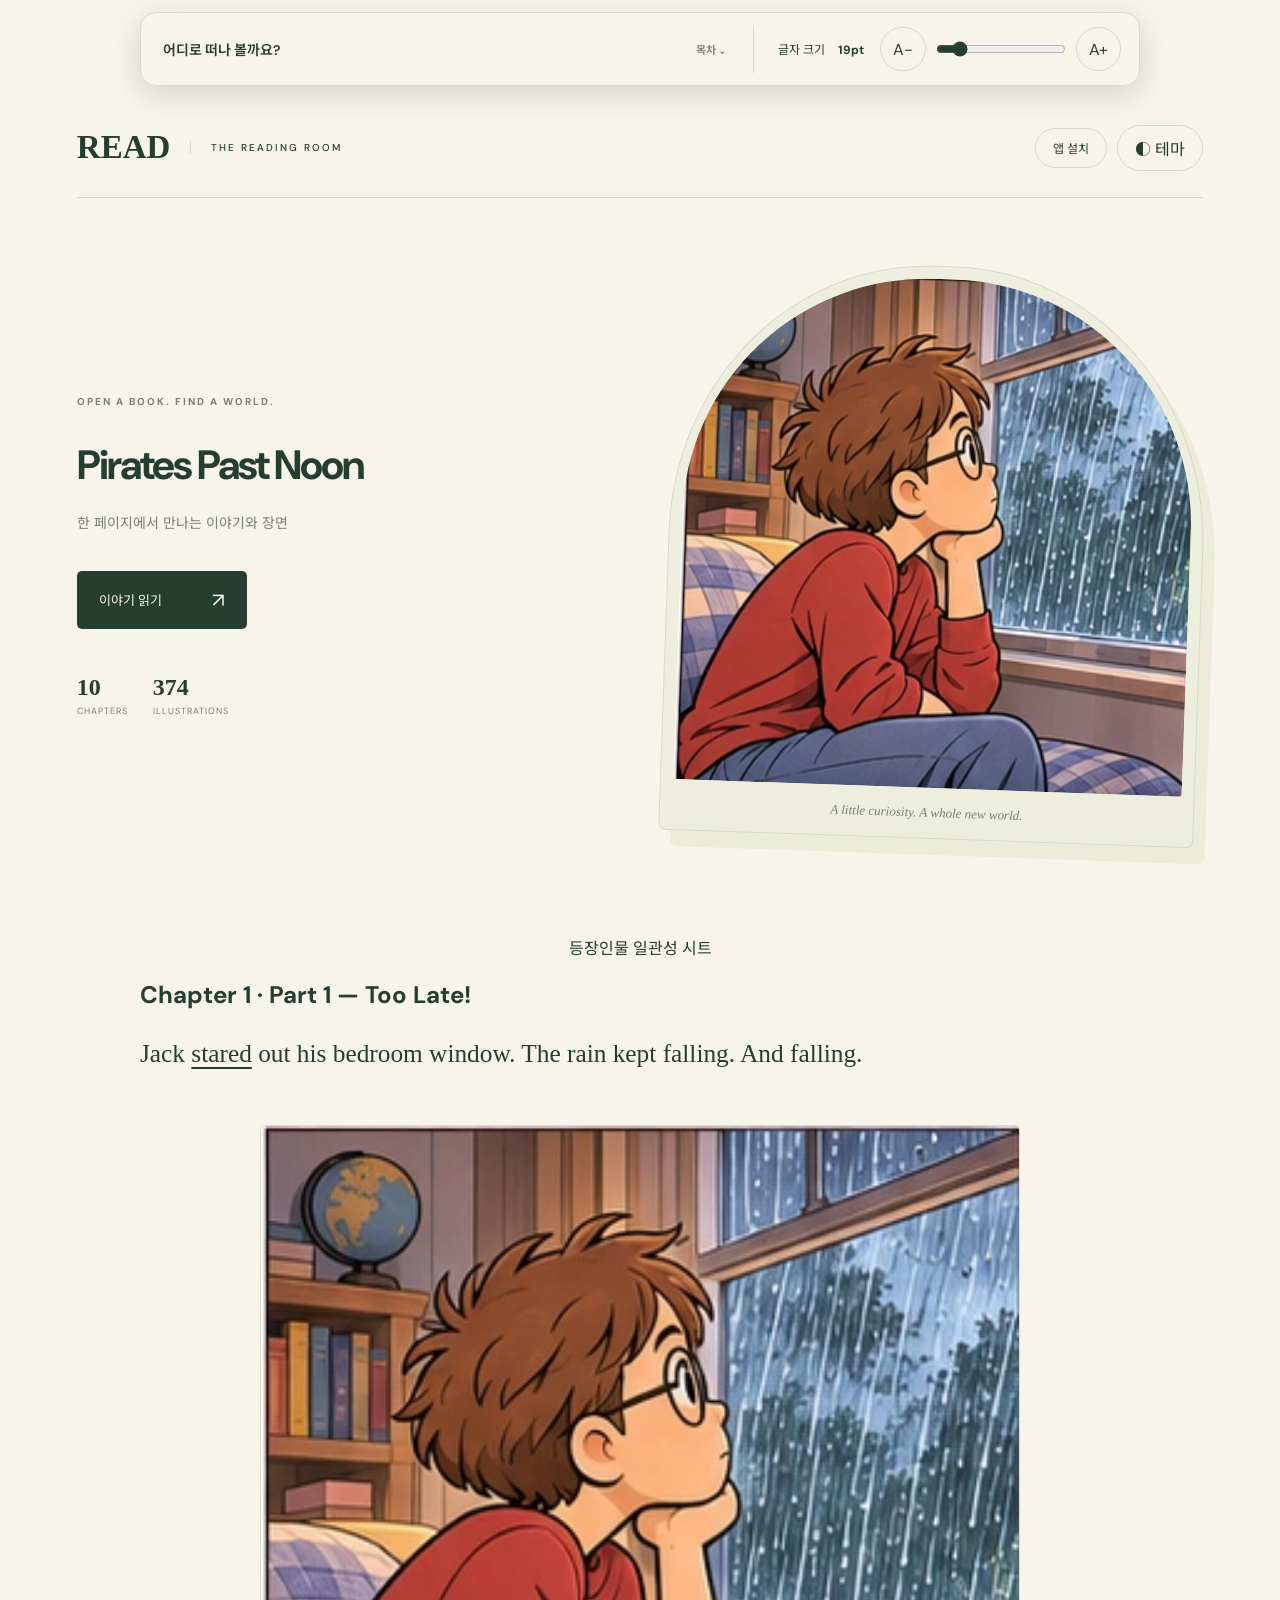
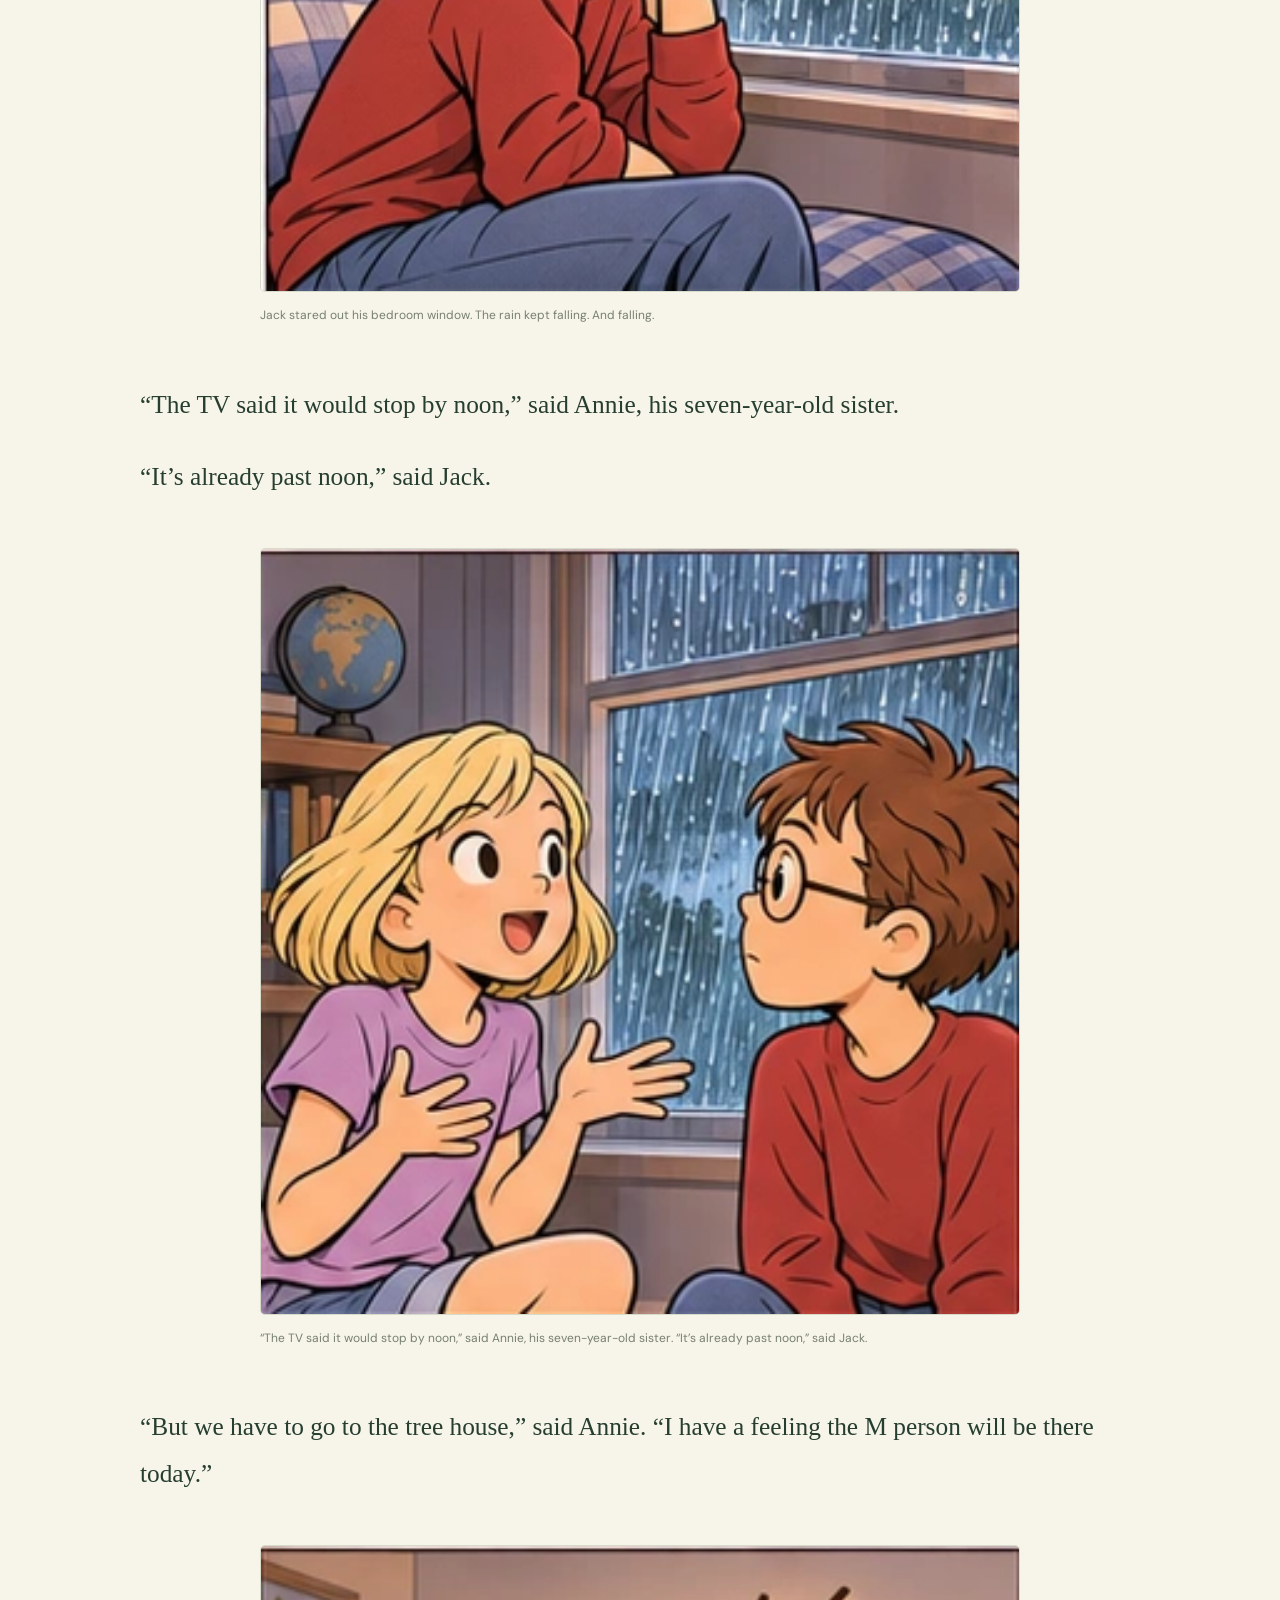
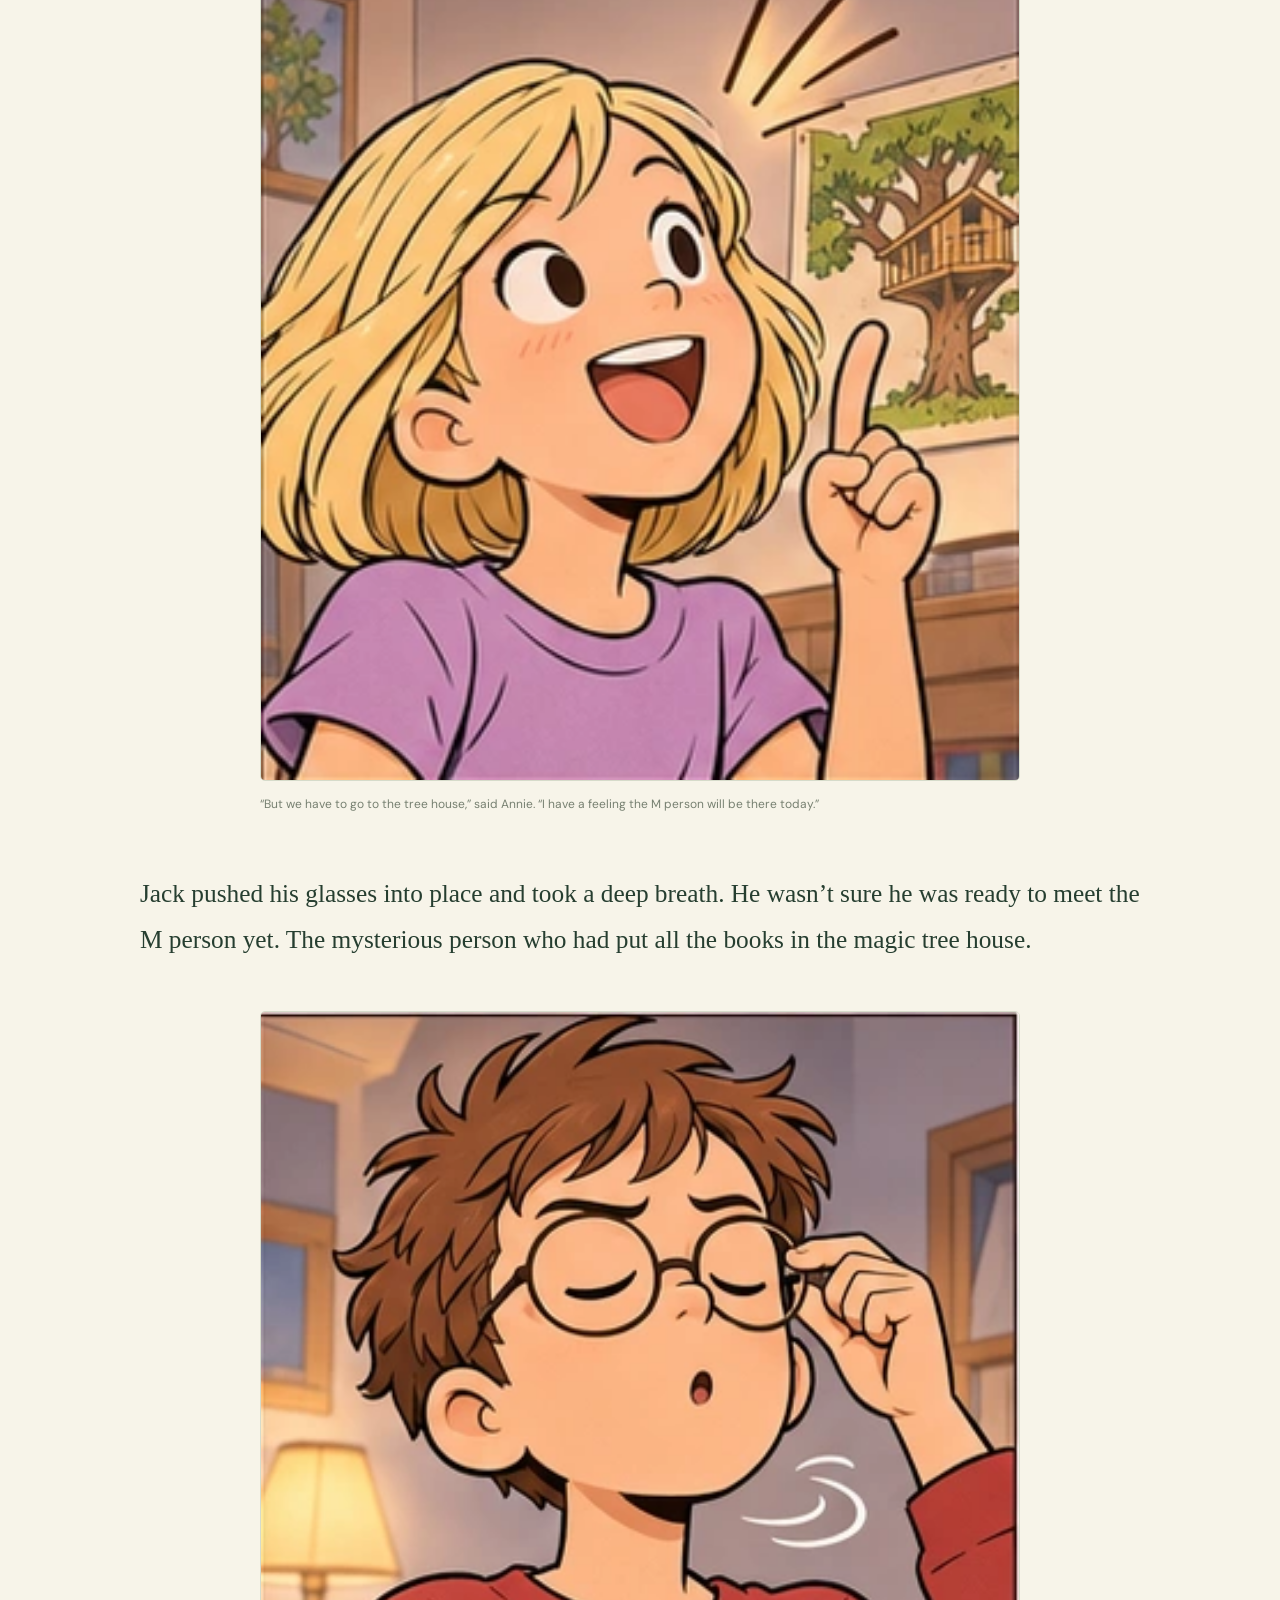
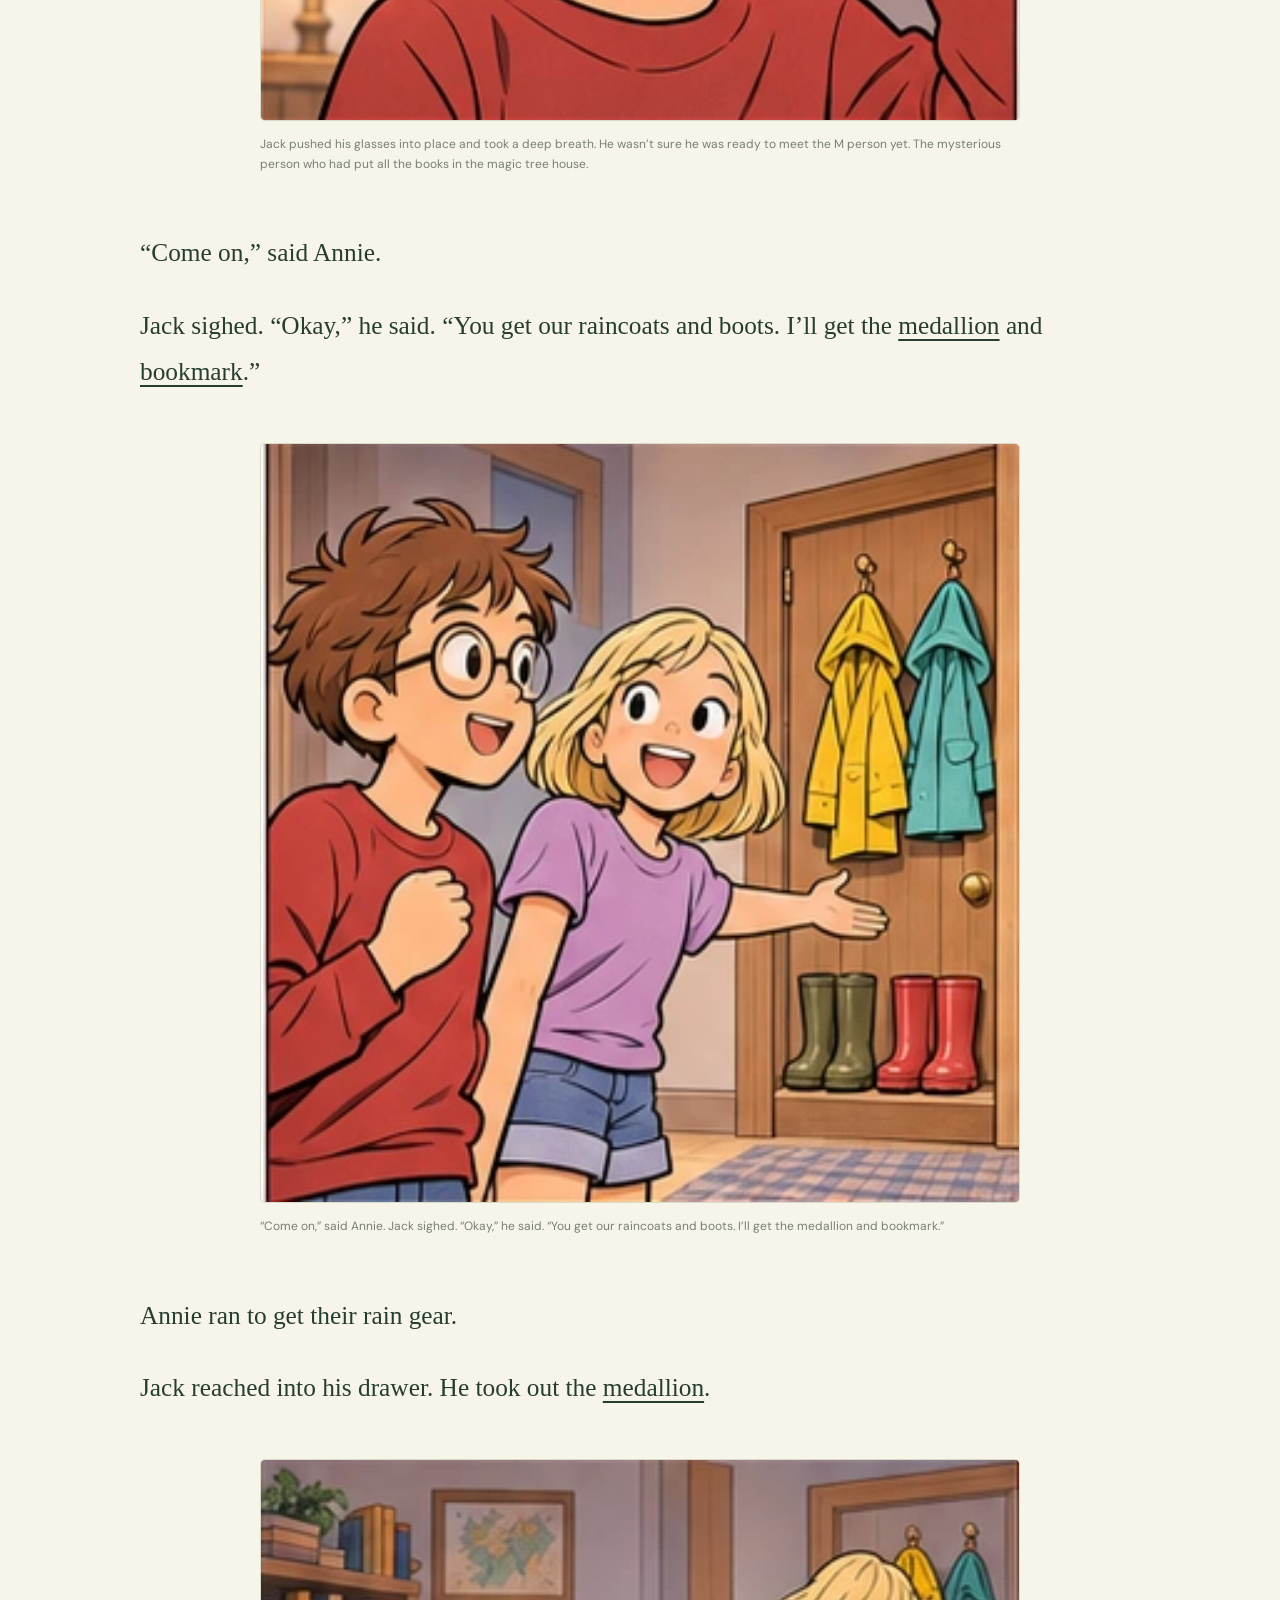
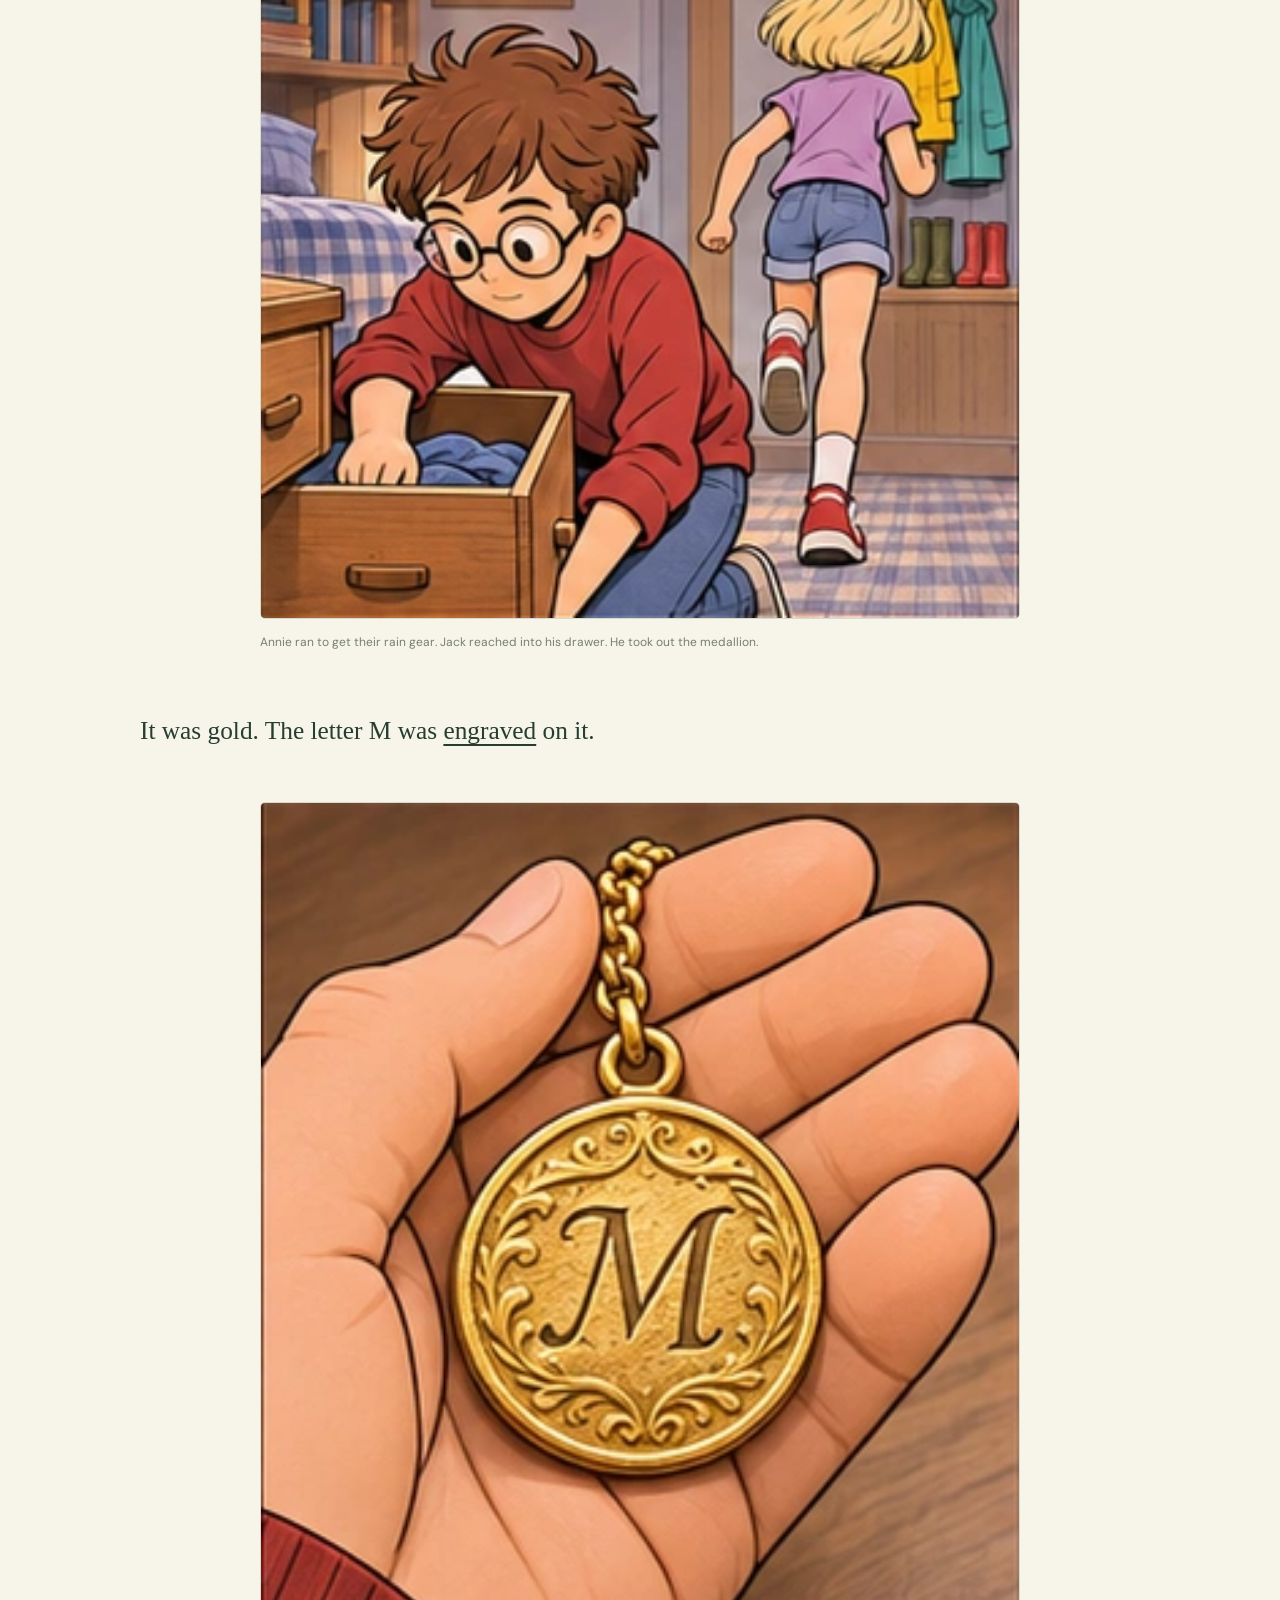
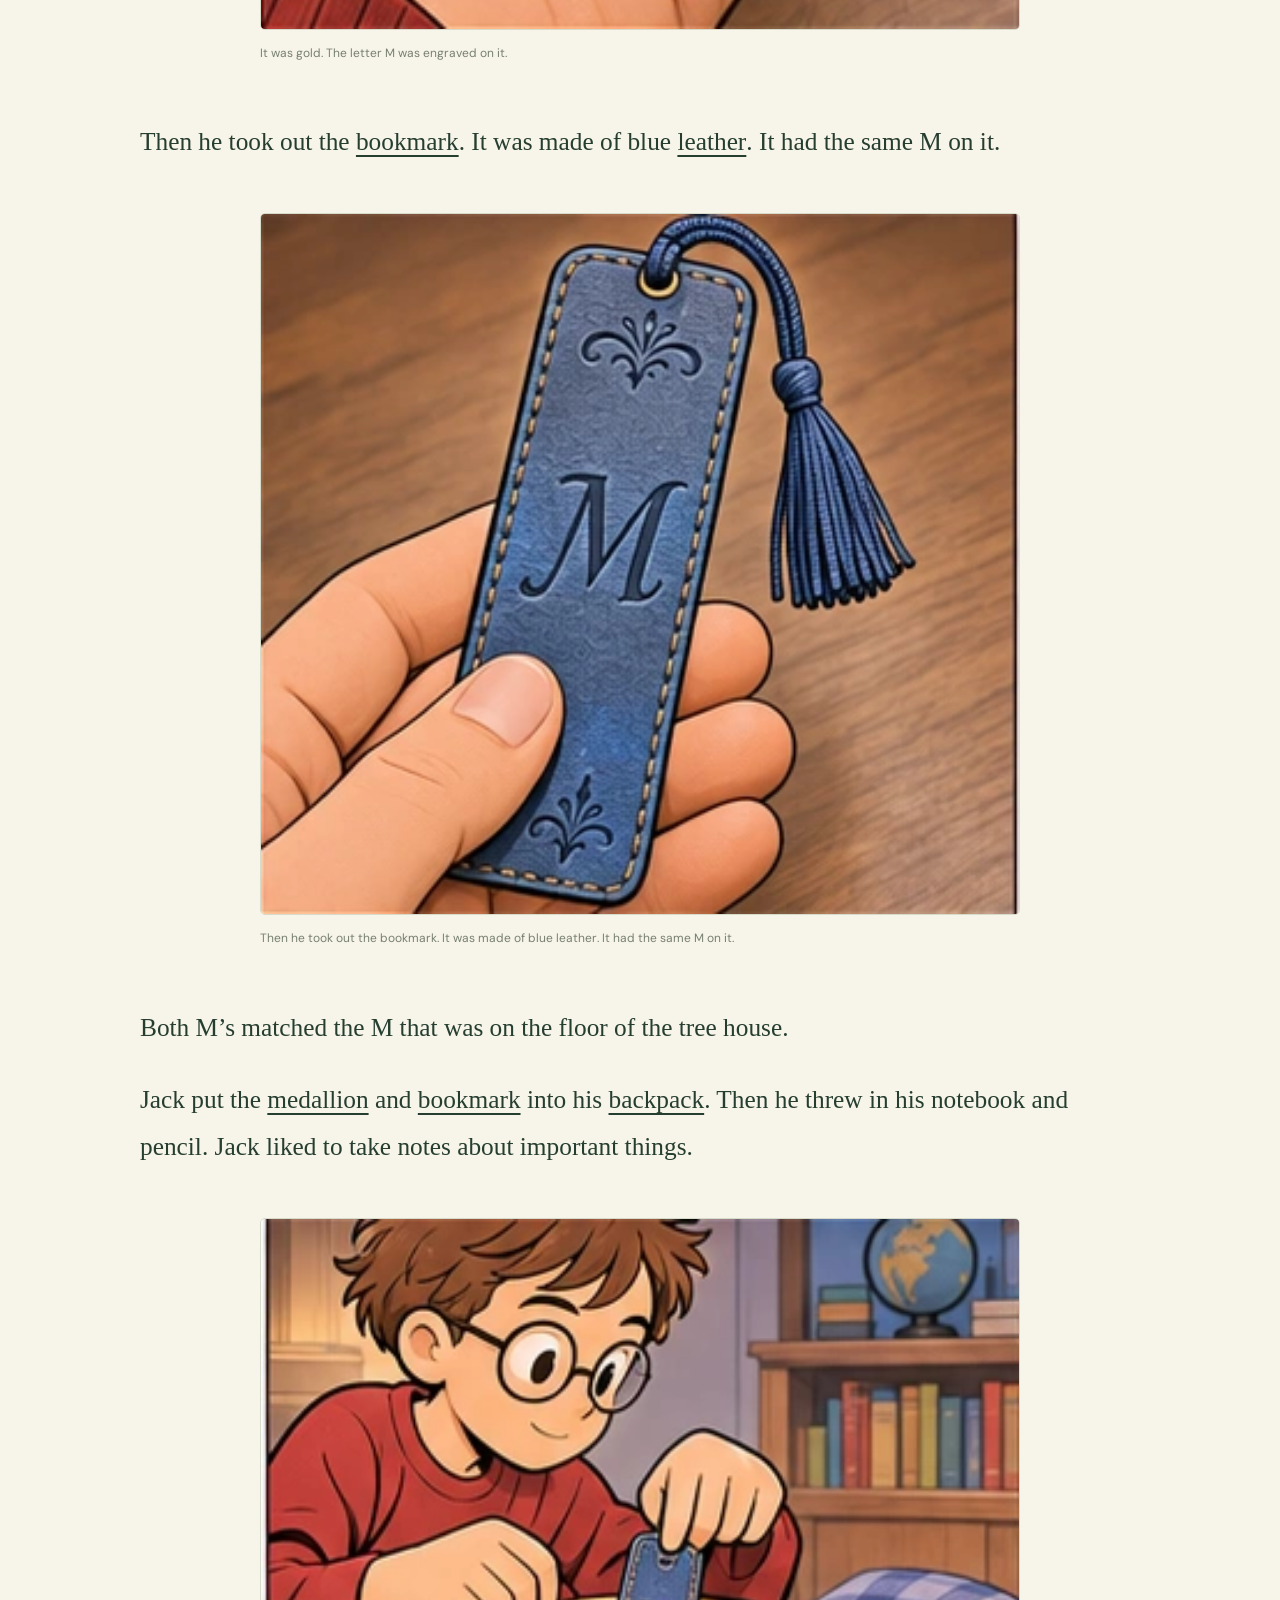
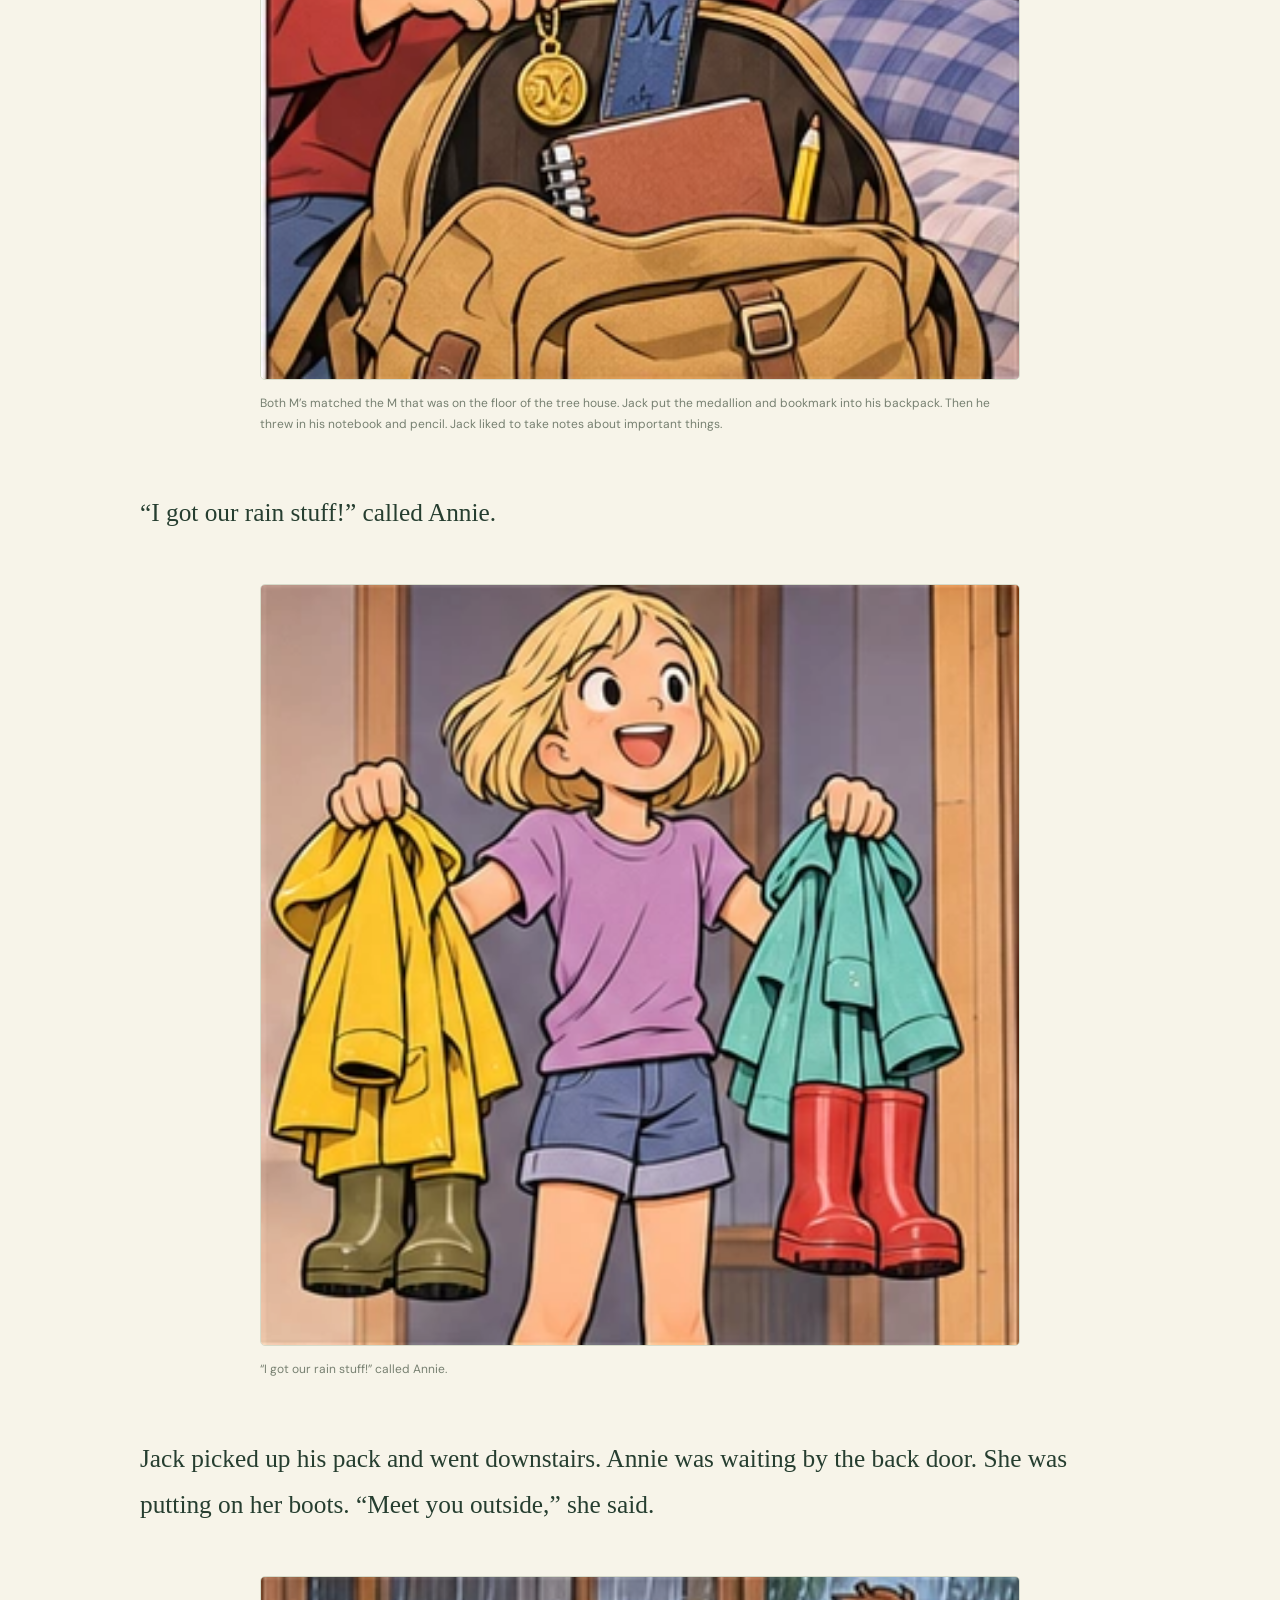
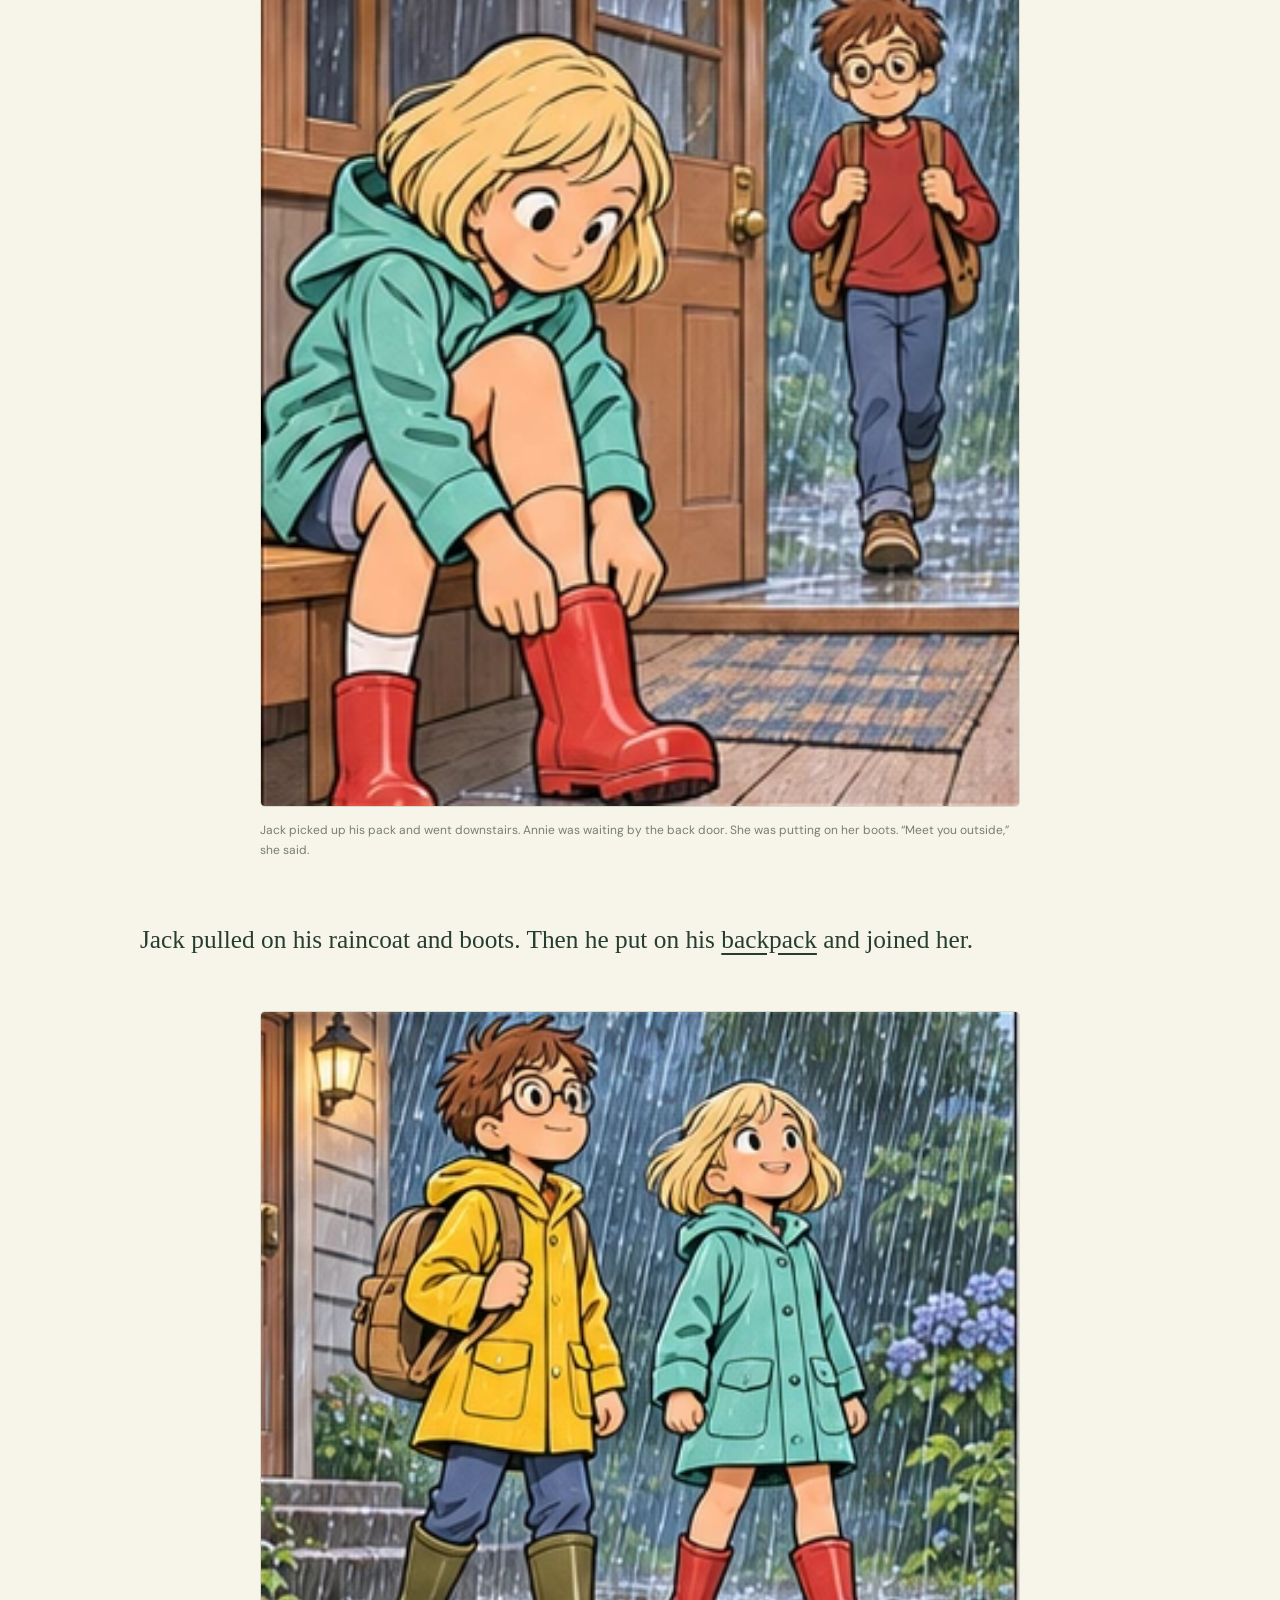
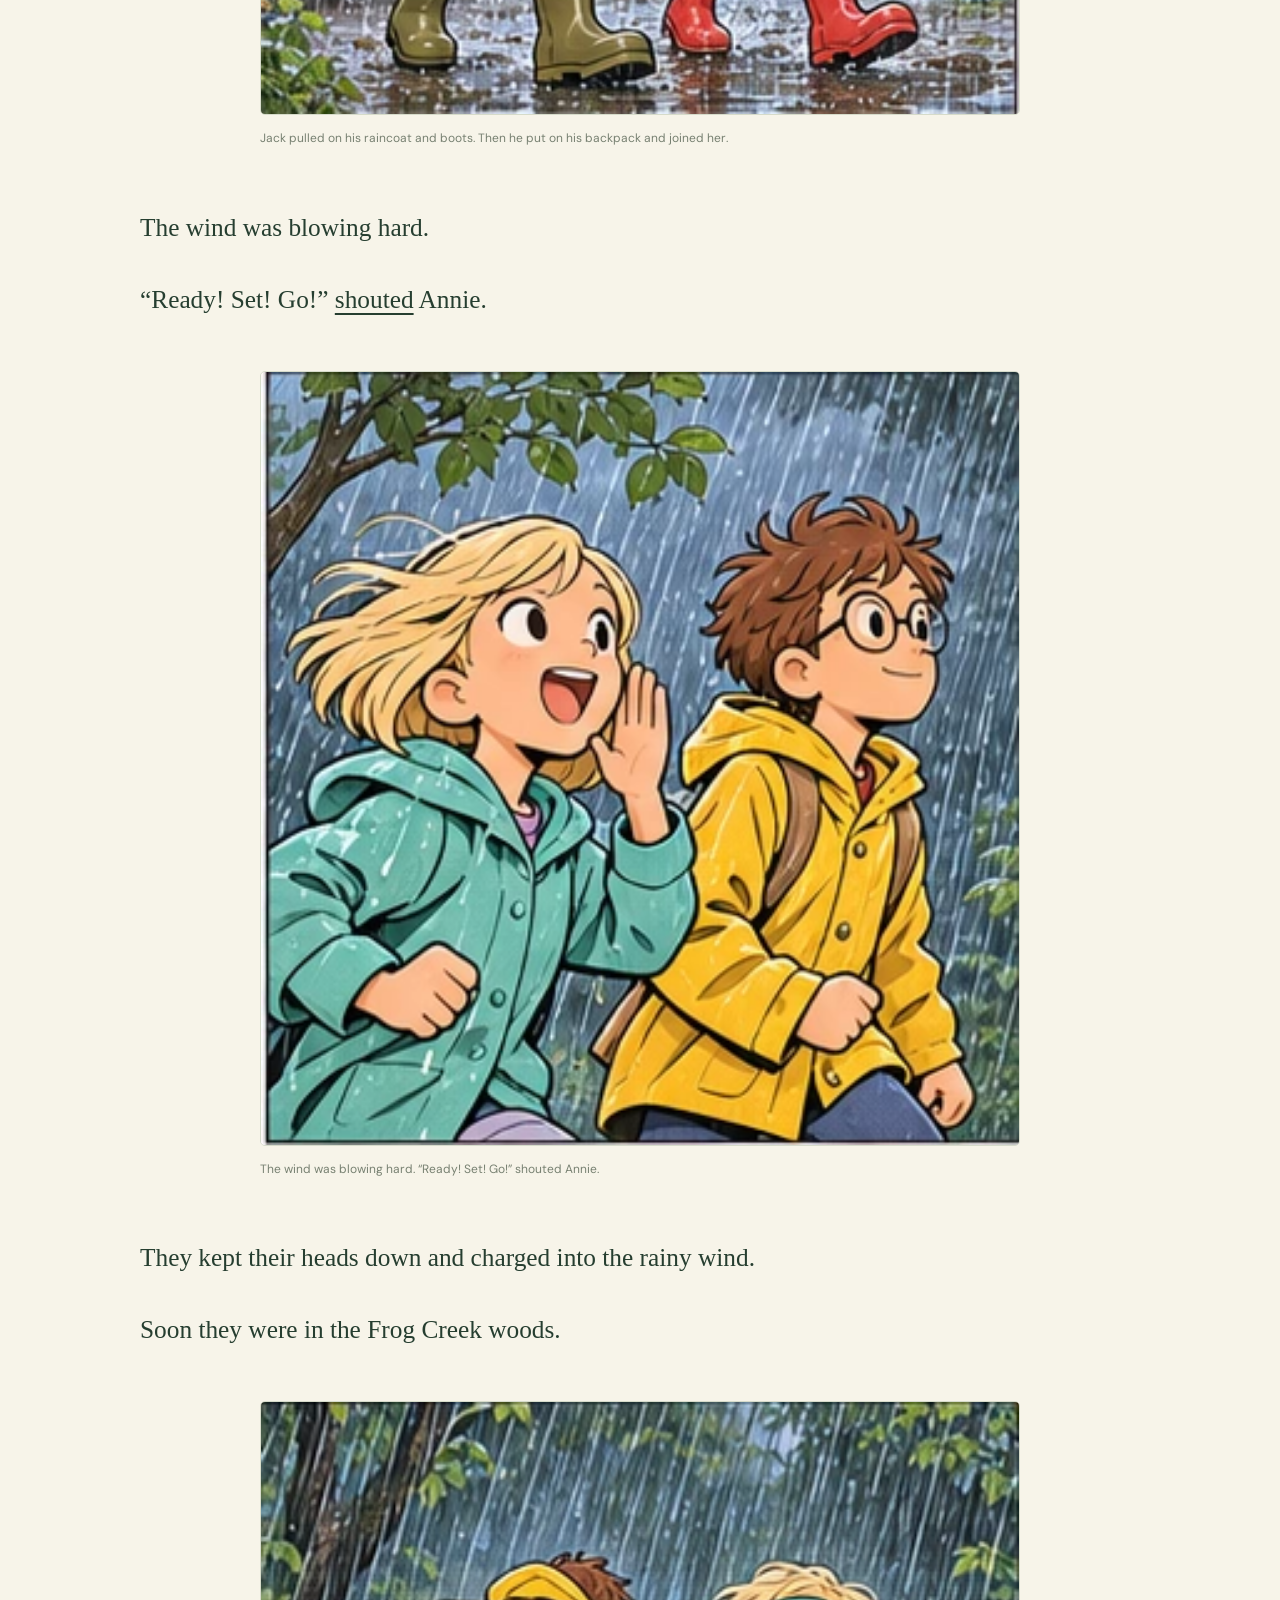
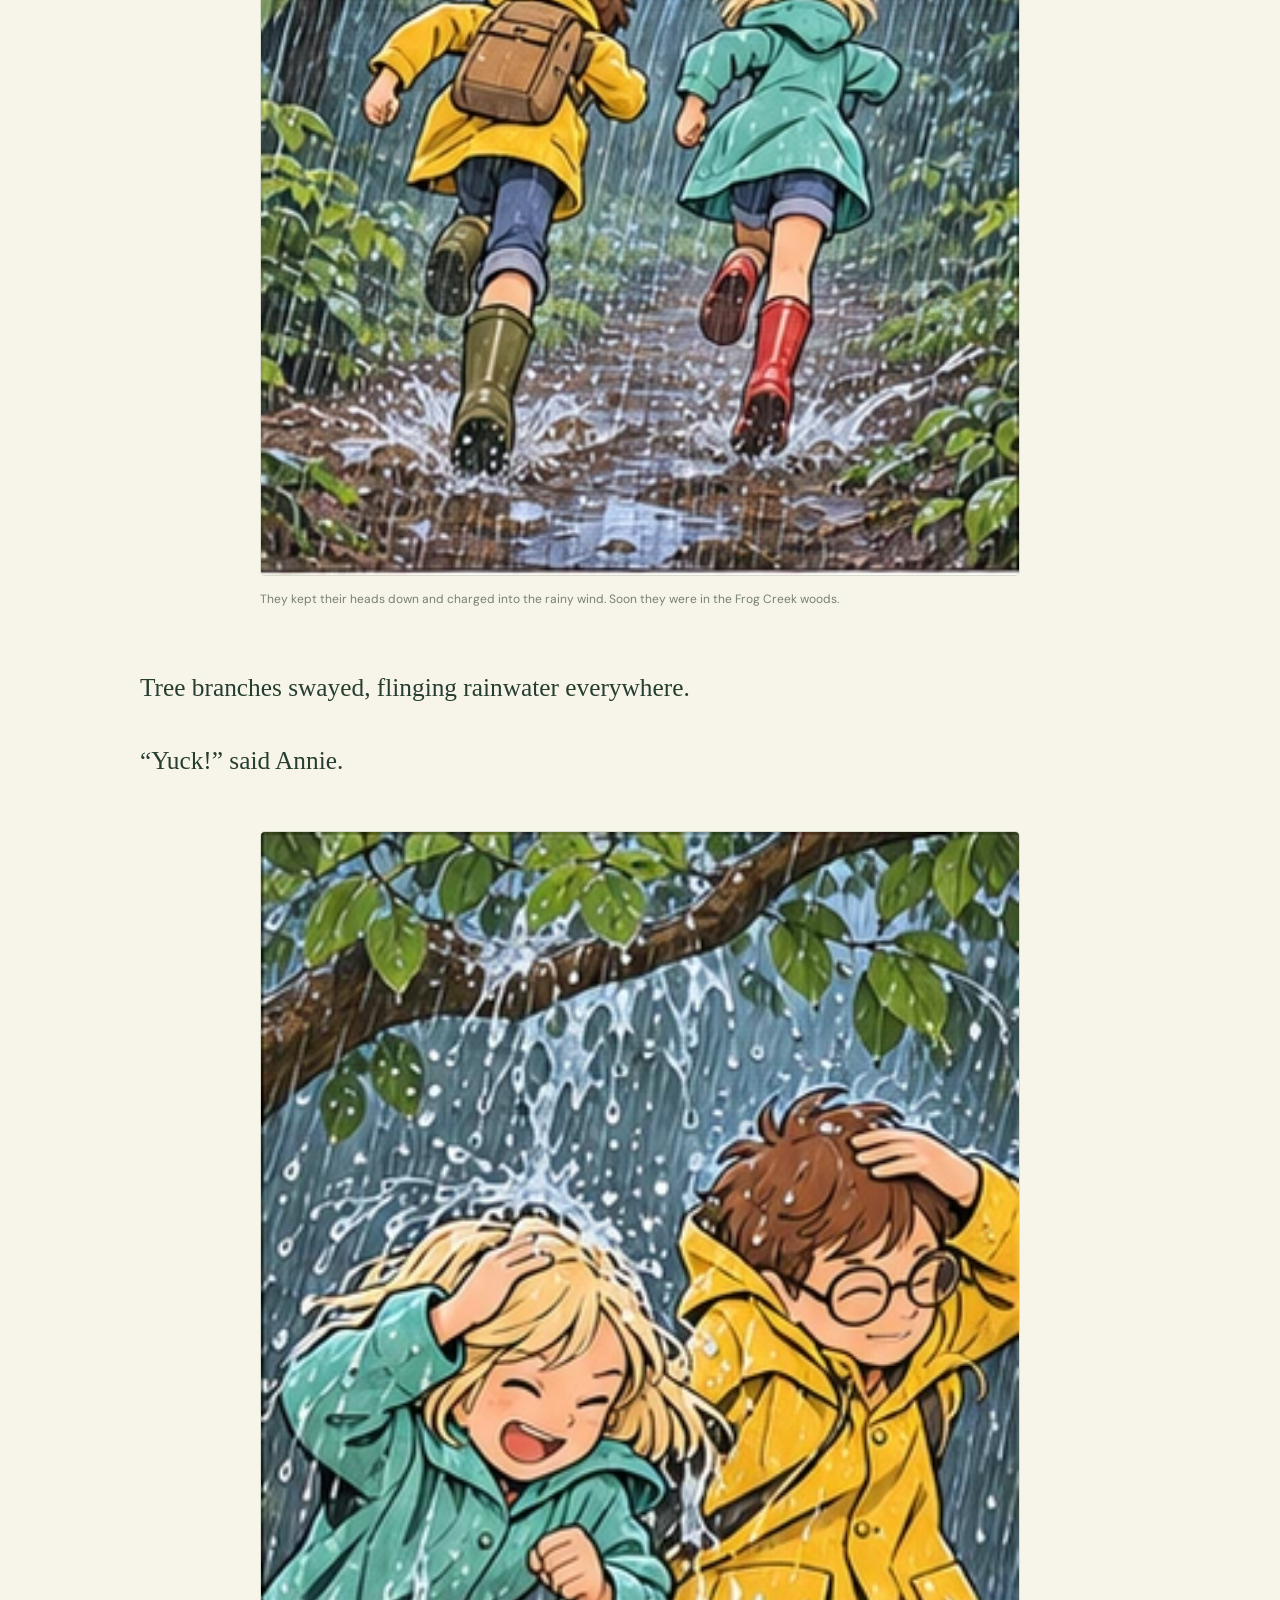
==== commit 003146de: "Complete all 374 planned story illustrations with final homecoming" ====
--- a/part-01-01.html
+++ b/part-01-01.html
@@ -1,6 +1,6 @@
 <!DOCTYPE html>
 
-<html data-story-id="mth04-reading-room" lang="ko"><head><meta charset="utf-8"/><meta content="width=device-width,initial-scale=1,viewport-fit=cover" name="viewport"/><meta content="#263e30" name="theme-color"/><meta content="한 페이지에서 만나는 이야기와 장면" name="description"/><title>Chapter 1 · Part 1 — Too Late! · Pirates Past Noon</title><link href="style.css?v=9a1f6a972554" rel="stylesheet"/><script defer="" src="app.js?v=9a1f6a972554"></script><script defer="" src="pwa.js?v=9a1f6a972554"></script><link href="manifest.webmanifest" rel="manifest"/><meta content="yes" name="mobile-web-app-capable"/><meta content="yes" name="apple-mobile-web-app-capable"/><meta content="Pirates Past Noon" name="apple-mobile-web-app-title"/><meta content="black-translucent" name="apple-mobile-web-app-status-bar-style"/><link href="assets/app-icon-180.png" rel="apple-touch-icon"/><link href="assets/app-icon-192.png" rel="icon" sizes="192x192" type="image/png"/><link href="learning.css" rel="stylesheet"/><script defer="" src="learning.js"></script></head>
+<html data-story-id="mth04-reading-room" lang="ko"><head><meta charset="utf-8"/><meta content="width=device-width,initial-scale=1,viewport-fit=cover" name="viewport"/><meta content="#263e30" name="theme-color"/><meta content="한 페이지에서 만나는 이야기와 장면" name="description"/><title>Chapter 1 · Part 1 — Too Late! · Pirates Past Noon</title><link href="style.css?v=e98a9d8c6372" rel="stylesheet"/><script defer="" src="app.js?v=e98a9d8c6372"></script><script defer="" src="pwa.js?v=e98a9d8c6372"></script><link href="manifest.webmanifest" rel="manifest"/><meta content="yes" name="mobile-web-app-capable"/><meta content="yes" name="apple-mobile-web-app-capable"/><meta content="Pirates Past Noon" name="apple-mobile-web-app-title"/><meta content="black-translucent" name="apple-mobile-web-app-status-bar-style"/><link href="assets/app-icon-180.png" rel="apple-touch-icon"/><link href="assets/app-icon-192.png" rel="icon" sizes="192x192" type="image/png"/><link href="learning.css" rel="stylesheet"/><script defer="" src="learning.js"></script></head>
 <body><a class="skip" href="#part-p1">본문으로 이동</a><div aria-label="독서 도구" class="floating-reader" id="floating-reader" role="region"><details class="chapter-menu" id="chapter-menu"><summary>어디로 떠나 볼까요?<span aria-hidden="true">목차 ⌄</span></summary><nav aria-label="전체 이야기 목차" class="toc"><a href="part-01-01.html">Chapter 1 · Part 1 — Too Late!</a><a href="part-01-02.html">Chapter 1 · Part 2 — Too Late!</a><a href="part-02-01.html">Chapter 2 · Part 1 — The Bright Blue Sea</a><a href="part-03-01.html">Chapter 3 · Part 1 — Three Men in a Boat</a><a href="part-04-01.html">Chapter 4 · Part 1 — Vile Booty</a><a href="part-05-01.html">Chapter 5 · Part 1 — The Kid’s Treasure</a><a href="part-06-01.html">Chapter 6 · Part 1 — The Whale’s Eye</a><a href="part-07-01.html">Chapter 7 · Part 1 — Gale’s a-Blowin’</a><a href="part-08-01.html">Chapter 8 · Part 1 — Dig, Dogs, Dig</a><a href="part-08-02.html">Chapter 8 · Part 2 — Dig, Dogs, Dig</a><a href="part-09-01.html">Chapter 9 · Part 1 — The Mysterious M</a><a href="part-10-01.html">Chapter 10 · Part 1 — Treasure Again</a><a href="part-10-02.html">Chapter 10 · Part 2 — Treasure Again</a></nav></details><div class="reading-tools"><div><label for="font-size">글자 크기 <output for="font-size" id="font-value">19pt</output></label></div><div class="size-controls"><button aria-label="글자 크기 줄이기" id="smaller" type="button">A−</button><input aria-label="본문 글자 크기" id="font-size" max="50" min="14" step="1" type="range" value="19"/><button aria-label="글자 크기 늘리기" id="larger" type="button">A+</button></div></div></div>
-<div class="shell"><header class="topbar"><a class="brand" href="#">READ<span>THE READING ROOM</span></a><button id="install-app" type="button">앱 설치</button><button aria-label="어두운 테마로 전환" id="theme" type="button">◐ <span>테마</span></button></header><main><div class="hero"><div class="hero-copy"><span class="eyebrow">OPEN A BOOK. FIND A WORLD.</span><h1 lang="en">Pirates Past Noon</h1><p class="hero-desc">한 페이지에서 만나는 이야기와 장면</p><a class="start" href="#part-p1">이야기 읽기 <span>↗</span></a><div class="stats"><span><b>10</b> CHAPTERS</span><span><b>368</b> ILLUSTRATIONS</span></div></div><div class="hero-art"><img alt="Jack watches the rain from his bedroom." height="306" src="assets/scene-0001.webp?v=9a1f6a972554" width="304"/><span class="art-note">A little curiosity. A whole new world.</span></div></div><p class="reader-links"><a href="characters.html">등장인물 일관성 시트</a></p><article><h2>Chapter 1 · Part 1 — Too Late!</h2><p class="story-text" id="part-p1"><span class="sentence">Jack <button aria-expanded="false" class="vocab-word" data-word="stared">stared</button> out his bedroom window. The rain kept falling. And falling.</span></p><figure><a href="assets/scene-0001.webp?v=9a1f6a972554" rel="noopener" target="_blank"><img alt="Jack watches the rain from his bedroom." height="306" loading="lazy" src="assets/scene-0001.webp?v=9a1f6a972554" width="304"/></a><figcaption>Jack stared out his bedroom window. The rain kept falling. And falling.</figcaption></figure><p class="story-text" id="part-p2"><span class="sentence">“The TV said it would stop by noon,” said Annie, his seven-year-old sister.</span></p><p class="story-text" id="part-p3"><span class="sentence">“It’s already past noon,” said Jack.</span></p><figure><a href="assets/scene-0002.webp?v=9a1f6a972554" rel="noopener" target="_blank"><img alt="Annie talks to Jack by the rainy window." height="306" loading="lazy" src="assets/scene-0002.webp?v=9a1f6a972554" width="304"/></a><figcaption>“The TV said it would stop by noon,” said Annie, his seven-year-old sister. “It’s already past noon,” said Jack.</figcaption></figure><p class="story-text" id="part-p4"><span class="sentence">“But we have to go to the tree house,” said Annie. “I have a feeling the M person will be there today.”</span></p><figure><a href="assets/scene-0003.webp?v=9a1f6a972554" rel="noopener" target="_blank"><img alt="Annie wants to visit the tree house." height="306" loading="lazy" src="assets/scene-0003.webp?v=9a1f6a972554" width="304"/></a><figcaption>“But we have to go to the tree house,” said Annie. “I have a feeling the M person will be there today.”</figcaption></figure><p class="story-text" id="part-p5"><span class="sentence">Jack pushed his glasses into place and took a deep breath. He wasn’t sure he was ready to meet the M person yet. The mysterious person who had put all the books in the magic tree house.</span></p><figure><a href="assets/scene-0004.webp?v=9a1f6a972554" rel="noopener" target="_blank"><img alt="Jack adjusts his glasses." height="306" loading="lazy" src="assets/scene-0004.webp?v=9a1f6a972554" width="305"/></a><figcaption>Jack pushed his glasses into place and took a deep breath. He wasn’t sure he was ready to meet the M person yet. The mysterious person who had put all the books in the magic tree house.</figcaption></figure><p class="story-text" id="part-p6"><span class="sentence">“Come on,” said Annie.</span></p><p class="story-text" id="part-p7"><span class="sentence">Jack sighed. “Okay,” he said. “You get our raincoats and boots. I’ll get the <button aria-expanded="false" class="vocab-word" data-word="medallion">medallion</button> and <button aria-expanded="false" class="vocab-word" data-word="bookmark">bookmark</button>.”</span></p><figure><a href="assets/scene-0005.webp?v=9a1f6a972554" rel="noopener" target="_blank"><img alt="The children prepare to leave." height="307" loading="lazy" src="assets/scene-0005.webp?v=9a1f6a972554" width="304"/></a><figcaption>“Come on,” said Annie. Jack sighed. “Okay,” he said. “You get our raincoats and boots. I’ll get the medallion and bookmark.”</figcaption></figure><p class="story-text" id="part-p8"><span class="sentence">Annie ran to get their rain gear.</span></p><p class="story-text" id="part-p9"><span class="sentence">Jack reached into his drawer. He took out the <button aria-expanded="false" class="vocab-word" data-word="medallion">medallion</button>.</span></p><figure><a href="assets/scene-0006.webp?v=9a1f6a972554" rel="noopener" target="_blank"><img alt="Jack opens his drawer as Annie gets their rain gear." height="307" loading="lazy" src="assets/scene-0006.webp?v=9a1f6a972554" width="304"/></a><figcaption>Annie ran to get their rain gear. Jack reached into his drawer. He took out the medallion.</figcaption></figure><p class="story-text" id="part-p10"><span class="sentence">It was gold. The letter M was <button aria-expanded="false" class="vocab-word" data-word="engraved">engraved</button> on it.</span></p><figure><a href="assets/scene-0007.webp?v=9a1f6a972554" rel="noopener" target="_blank"><img alt="The gold medallion is marked M." height="307" loading="lazy" src="assets/scene-0007.webp?v=9a1f6a972554" width="304"/></a><figcaption>It was gold. The letter M was engraved on it.</figcaption></figure><p class="story-text" id="part-p11"><span class="sentence">Then he took out the <button aria-expanded="false" class="vocab-word" data-word="bookmark">bookmark</button>. It was made of blue <button aria-expanded="false" class="vocab-word" data-word="leather">leather</button>. It had the same M on it.</span></p><figure><a href="assets/scene-0008.webp?v=9a1f6a972554" rel="noopener" target="_blank"><img alt="The blue leather bookmark is marked M." height="307" loading="lazy" src="assets/scene-0008.webp?v=9a1f6a972554" width="305"/></a><figcaption>Then he took out the bookmark. It was made of blue leather. It had the same M on it.</figcaption></figure><p class="story-text" id="part-p12"><span class="sentence">Both M’s matched the M that was on the floor of the tree house.</span></p><p class="story-text" id="part-p13"><span class="sentence">Jack put the <button aria-expanded="false" class="vocab-word" data-word="medallion">medallion</button> and <button aria-expanded="false" class="vocab-word" data-word="bookmark">bookmark</button> into his <button aria-expanded="false" class="vocab-word" data-word="backpack">backpack</button>. Then he threw in his notebook and pencil. Jack liked to take notes about important things.</span></p><figure><a href="assets/scene-0009.webp?v=9a1f6a972554" rel="noopener" target="_blank"><img alt="Jack packs his bag." height="307" loading="lazy" src="assets/scene-0009.webp?v=9a1f6a972554" width="304"/></a><figcaption>Both M’s matched the M that was on the floor of the tree house. Jack put the medallion and bookmark into his backpack. Then he threw in his notebook and pencil. Jack liked to take notes about important things.</figcaption></figure><p class="story-text" id="part-p14"><span class="sentence">“I got our rain stuff!” called Annie.</span></p><figure><a href="assets/scene-0010.webp?v=9a1f6a972554" rel="noopener" target="_blank"><img alt="Annie brings their rain gear." height="307" loading="lazy" src="assets/scene-0010.webp?v=9a1f6a972554" width="304"/></a><figcaption>“I got our rain stuff!” called Annie.</figcaption></figure><p class="story-text" id="part-p15"><span class="sentence">Jack picked up his pack and went downstairs. Annie was waiting by the back door. She was putting on her boots. “Meet you outside,” she said.</span></p><figure><a href="assets/scene-0011.webp?v=9a1f6a972554" rel="noopener" target="_blank"><img alt="Annie puts on her boots." height="307" loading="lazy" src="assets/scene-0011.webp?v=9a1f6a972554" width="304"/></a><figcaption>Jack picked up his pack and went downstairs. Annie was waiting by the back door. She was putting on her boots. “Meet you outside,” she said.</figcaption></figure><p class="story-text" id="part-p16"><span class="sentence">Jack pulled on his raincoat and boots. Then he put on his <button aria-expanded="false" class="vocab-word" data-word="backpack">backpack</button> and joined her.</span></p><figure><a href="assets/scene-0012.webp?v=9a1f6a972554" rel="noopener" target="_blank"><img alt="Jack and Annie step outside in raincoats." height="307" loading="lazy" src="assets/scene-0012.webp?v=9a1f6a972554" width="305"/></a><figcaption>Jack pulled on his raincoat and boots. Then he put on his backpack and joined her.</figcaption></figure><p class="story-text" id="part-p17"><span class="sentence">The wind was blowing hard.</span></p><p class="story-text" id="part-p18"><span class="sentence">“Ready! Set! Go!” <button aria-expanded="false" class="vocab-word" data-word="shouted">shouted</button> Annie.</span></p><figure><a href="assets/scene-0013.webp?v=9a1f6a972554" rel="noopener" target="_blank"><img alt="Annie calls out in the wind." height="307" loading="lazy" src="assets/scene-0013.webp?v=9a1f6a972554" width="304"/></a><figcaption>The wind was blowing hard. “Ready! Set! Go!” shouted Annie.</figcaption></figure><p class="story-text" id="part-p19"><span class="sentence">They kept their heads down and charged into the rainy wind.</span></p><p class="story-text" id="part-p20"><span class="sentence">Soon they were in the Frog Creek woods.</span></p><figure><a href="assets/scene-0014.webp?v=9a1f6a972554" rel="noopener" target="_blank"><img alt="The children run into the woods." height="307" loading="lazy" src="assets/scene-0014.webp?v=9a1f6a972554" width="304"/></a><figcaption>They kept their heads down and charged into the rainy wind. Soon they were in the Frog Creek woods.</figcaption></figure><p class="story-text" id="part-p21"><span class="sentence">Tree branches swayed, flinging rainwater everywhere.</span></p><p class="story-text" id="part-p22"><span class="sentence">“Yuck!” said Annie.</span></p><figure><a href="assets/scene-0015.webp?v=9a1f6a972554" rel="noopener" target="_blank"><img alt="Rain falls from the branches." height="307" loading="lazy" src="assets/scene-0015.webp?v=9a1f6a972554" width="304"/></a><figcaption>Tree branches swayed, flinging rainwater everywhere. “Yuck!” said Annie.</figcaption></figure><p class="story-text" id="part-p23"><span class="sentence">They splashed through puddles. Until they came to the tallest oak tree in the woods.</span></p><figure><a href="assets/scene-0016.webp?v=9a1f6a972554" rel="noopener" target="_blank"><img alt="The children approach the tall oak tree." height="307" loading="lazy" src="assets/scene-0016.webp?v=9a1f6a972554" width="305"/></a><figcaption>They splashed through puddles. Until they came to the tallest oak tree in the woods.</figcaption></figure><p class="story-text" id="part-p24"><span class="sentence">They looked up.</span></p><p class="story-text" id="part-p25"><span class="sentence">Tucked between two branches was the tree house. It looked dark and lonely against the stormy sky.</span></p><figure><a href="assets/scene-0017.webp?v=9a1f6a972554" rel="noopener" target="_blank"><img alt="" height="303" loading="lazy" src="assets/scene-0017.webp?v=9a1f6a972554" width="307"/></a><figcaption>They looked up. Tucked between two branches was the tree house. It looked dark and lonely against the stormy sky.</figcaption></figure><p class="story-text" id="part-p26"><span class="sentence">Hanging from the tree house was a rope <button aria-expanded="false" class="vocab-word" data-word="ladder">ladder</button>. It was blowing in the wind.</span></p><figure><a href="assets/scene-0018.webp?v=9a1f6a972554" rel="noopener" target="_blank"><img alt="" height="303" loading="lazy" src="assets/scene-0018.webp?v=9a1f6a972554" width="307"/></a><figcaption>Hanging from the tree house was a rope ladder. It was blowing in the wind.</figcaption></figure><p class="story-text" id="part-p27"><span class="sentence">Jack thought of all the books up there. He hoped they weren’t getting wet.</span></p><figure><a href="assets/scene-0019.webp?v=9a1f6a972554" rel="noopener" target="_blank"><img alt="" height="303" loading="lazy" src="assets/scene-0019.webp?v=9a1f6a972554" width="307"/></a><figcaption>Jack thought of all the books up there. He hoped they weren’t getting wet.</figcaption></figure><p class="story-text" id="part-p28"><span class="sentence">“The M person’s been there,” said Annie.</span></p><p class="story-text" id="part-p29"><span class="sentence">Jack caught his breath. “How can you tell?” he said.</span></p><figure><a href="assets/scene-0020.webp?v=9a1f6a972554" rel="noopener" target="_blank"><img alt="" height="303" loading="lazy" src="assets/scene-0020.webp?v=9a1f6a972554" width="308"/></a><figcaption>“The M person’s been there,” said Annie. Jack caught his breath. “How can you tell?” he said.</figcaption></figure><p class="story-text" id="part-p30"><span class="sentence">“I can feel it,” she <button aria-expanded="false" class="vocab-word" data-word="whispered">whispered</button>.</span></p><p class="story-text" id="part-p31"><span class="sentence">She <button aria-expanded="false" class="vocab-word" data-word="grabbed">grabbed</button> the rope <button aria-expanded="false" class="vocab-word" data-word="ladder">ladder</button> and started up. Jack followed.</span></p><figure><a href="assets/scene-0021.webp?v=9a1f6a972554" rel="noopener" target="_blank"><img alt="" height="304" loading="lazy" src="assets/scene-0021.webp?v=9a1f6a972554" width="307"/></a><figcaption>“I can feel it,” she whispered. She grabbed the rope ladder and started up. Jack followed.</figcaption></figure><p class="story-text" id="part-p32"><span class="sentence">Inside the tree house it was chilly and damp.</span></p><p class="story-text" id="part-p33"><span class="sentence">But the books were dry. They were all neatly stacked along the wall. Just the way they had been the day before.</span></p><figure><a href="assets/scene-0022.webp?v=9a1f6a972554" rel="noopener" target="_blank"><img alt="" height="304" loading="lazy" src="assets/scene-0022.webp?v=9a1f6a972554" width="307"/></a><figcaption>Inside the tree house it was chilly and damp. But the books were dry. They were all neatly stacked along the wall. Just the way they had been the day before.</figcaption></figure><p class="story-text" id="part-p34"><span class="sentence">Annie picked up a castle book on top of one stack. It had taken them to the time of castles.</span></p><figure><a href="assets/scene-0023.webp?v=9a1f6a972554" rel="noopener" target="_blank"><img alt="" height="304" loading="lazy" src="assets/scene-0023.webp?v=9a1f6a972554" width="307"/></a><figcaption>Annie picked up a castle book on top of one stack. It had taken them to the time of castles.</figcaption></figure><p class="story-text" id="part-p35"><span class="sentence">“Remember the knight?”</span></p></article><div class="end-note"><nav class="part-links"><a href="index.html">전체 목차</a><a href="part-01-02.html">다음 파트 →</a></nav></div></main><footer>ILLUSTRATED READING ROOM<br/><small>제공된 원문 · AI 제작 삽화</small></footer></div>
+<div class="shell"><header class="topbar"><a class="brand" href="#">READ<span>THE READING ROOM</span></a><button id="install-app" type="button">앱 설치</button><button aria-label="어두운 테마로 전환" id="theme" type="button">◐ <span>테마</span></button></header><main><div class="hero"><div class="hero-copy"><span class="eyebrow">OPEN A BOOK. FIND A WORLD.</span><h1 lang="en">Pirates Past Noon</h1><p class="hero-desc">한 페이지에서 만나는 이야기와 장면</p><a class="start" href="#part-p1">이야기 읽기 <span>↗</span></a><div class="stats"><span><b>10</b> CHAPTERS</span><span><b>374</b> ILLUSTRATIONS</span></div></div><div class="hero-art"><img alt="Jack watches the rain from his bedroom." height="306" src="assets/scene-0001.webp?v=e98a9d8c6372" width="304"/><span class="art-note">A little curiosity. A whole new world.</span></div></div><p class="reader-links"><a href="characters.html">등장인물 일관성 시트</a></p><article><h2>Chapter 1 · Part 1 — Too Late!</h2><p class="story-text" id="part-p1"><span class="sentence">Jack <button aria-expanded="false" class="vocab-word" data-word="stared">stared</button> out his bedroom window. The rain kept falling. And falling.</span></p><figure><a href="assets/scene-0001.webp?v=e98a9d8c6372" rel="noopener" target="_blank"><img alt="Jack watches the rain from his bedroom." height="306" loading="lazy" src="assets/scene-0001.webp?v=e98a9d8c6372" width="304"/></a><figcaption>Jack stared out his bedroom window. The rain kept falling. And falling.</figcaption></figure><p class="story-text" id="part-p2"><span class="sentence">“The TV said it would stop by noon,” said Annie, his seven-year-old sister.</span></p><p class="story-text" id="part-p3"><span class="sentence">“It’s already past noon,” said Jack.</span></p><figure><a href="assets/scene-0002.webp?v=e98a9d8c6372" rel="noopener" target="_blank"><img alt="Annie talks to Jack by the rainy window." height="306" loading="lazy" src="assets/scene-0002.webp?v=e98a9d8c6372" width="304"/></a><figcaption>“The TV said it would stop by noon,” said Annie, his seven-year-old sister. “It’s already past noon,” said Jack.</figcaption></figure><p class="story-text" id="part-p4"><span class="sentence">“But we have to go to the tree house,” said Annie. “I have a feeling the M person will be there today.”</span></p><figure><a href="assets/scene-0003.webp?v=e98a9d8c6372" rel="noopener" target="_blank"><img alt="Annie wants to visit the tree house." height="306" loading="lazy" src="assets/scene-0003.webp?v=e98a9d8c6372" width="304"/></a><figcaption>“But we have to go to the tree house,” said Annie. “I have a feeling the M person will be there today.”</figcaption></figure><p class="story-text" id="part-p5"><span class="sentence">Jack pushed his glasses into place and took a deep breath. He wasn’t sure he was ready to meet the M person yet. The mysterious person who had put all the books in the magic tree house.</span></p><figure><a href="assets/scene-0004.webp?v=e98a9d8c6372" rel="noopener" target="_blank"><img alt="Jack adjusts his glasses." height="306" loading="lazy" src="assets/scene-0004.webp?v=e98a9d8c6372" width="305"/></a><figcaption>Jack pushed his glasses into place and took a deep breath. He wasn’t sure he was ready to meet the M person yet. The mysterious person who had put all the books in the magic tree house.</figcaption></figure><p class="story-text" id="part-p6"><span class="sentence">“Come on,” said Annie.</span></p><p class="story-text" id="part-p7"><span class="sentence">Jack sighed. “Okay,” he said. “You get our raincoats and boots. I’ll get the <button aria-expanded="false" class="vocab-word" data-word="medallion">medallion</button> and <button aria-expanded="false" class="vocab-word" data-word="bookmark">bookmark</button>.”</span></p><figure><a href="assets/scene-0005.webp?v=e98a9d8c6372" rel="noopener" target="_blank"><img alt="The children prepare to leave." height="307" loading="lazy" src="assets/scene-0005.webp?v=e98a9d8c6372" width="304"/></a><figcaption>“Come on,” said Annie. Jack sighed. “Okay,” he said. “You get our raincoats and boots. I’ll get the medallion and bookmark.”</figcaption></figure><p class="story-text" id="part-p8"><span class="sentence">Annie ran to get their rain gear.</span></p><p class="story-text" id="part-p9"><span class="sentence">Jack reached into his drawer. He took out the <button aria-expanded="false" class="vocab-word" data-word="medallion">medallion</button>.</span></p><figure><a href="assets/scene-0006.webp?v=e98a9d8c6372" rel="noopener" target="_blank"><img alt="Jack opens his drawer as Annie gets their rain gear." height="307" loading="lazy" src="assets/scene-0006.webp?v=e98a9d8c6372" width="304"/></a><figcaption>Annie ran to get their rain gear. Jack reached into his drawer. He took out the medallion.</figcaption></figure><p class="story-text" id="part-p10"><span class="sentence">It was gold. The letter M was <button aria-expanded="false" class="vocab-word" data-word="engraved">engraved</button> on it.</span></p><figure><a href="assets/scene-0007.webp?v=e98a9d8c6372" rel="noopener" target="_blank"><img alt="The gold medallion is marked M." height="307" loading="lazy" src="assets/scene-0007.webp?v=e98a9d8c6372" width="304"/></a><figcaption>It was gold. The letter M was engraved on it.</figcaption></figure><p class="story-text" id="part-p11"><span class="sentence">Then he took out the <button aria-expanded="false" class="vocab-word" data-word="bookmark">bookmark</button>. It was made of blue <button aria-expanded="false" class="vocab-word" data-word="leather">leather</button>. It had the same M on it.</span></p><figure><a href="assets/scene-0008.webp?v=e98a9d8c6372" rel="noopener" target="_blank"><img alt="The blue leather bookmark is marked M." height="307" loading="lazy" src="assets/scene-0008.webp?v=e98a9d8c6372" width="305"/></a><figcaption>Then he took out the bookmark. It was made of blue leather. It had the same M on it.</figcaption></figure><p class="story-text" id="part-p12"><span class="sentence">Both M’s matched the M that was on the floor of the tree house.</span></p><p class="story-text" id="part-p13"><span class="sentence">Jack put the <button aria-expanded="false" class="vocab-word" data-word="medallion">medallion</button> and <button aria-expanded="false" class="vocab-word" data-word="bookmark">bookmark</button> into his <button aria-expanded="false" class="vocab-word" data-word="backpack">backpack</button>. Then he threw in his notebook and pencil. Jack liked to take notes about important things.</span></p><figure><a href="assets/scene-0009.webp?v=e98a9d8c6372" rel="noopener" target="_blank"><img alt="Jack packs his bag." height="307" loading="lazy" src="assets/scene-0009.webp?v=e98a9d8c6372" width="304"/></a><figcaption>Both M’s matched the M that was on the floor of the tree house. Jack put the medallion and bookmark into his backpack. Then he threw in his notebook and pencil. Jack liked to take notes about important things.</figcaption></figure><p class="story-text" id="part-p14"><span class="sentence">“I got our rain stuff!” called Annie.</span></p><figure><a href="assets/scene-0010.webp?v=e98a9d8c6372" rel="noopener" target="_blank"><img alt="Annie brings their rain gear." height="307" loading="lazy" src="assets/scene-0010.webp?v=e98a9d8c6372" width="304"/></a><figcaption>“I got our rain stuff!” called Annie.</figcaption></figure><p class="story-text" id="part-p15"><span class="sentence">Jack picked up his pack and went downstairs. Annie was waiting by the back door. She was putting on her boots. “Meet you outside,” she said.</span></p><figure><a href="assets/scene-0011.webp?v=e98a9d8c6372" rel="noopener" target="_blank"><img alt="Annie puts on her boots." height="307" loading="lazy" src="assets/scene-0011.webp?v=e98a9d8c6372" width="304"/></a><figcaption>Jack picked up his pack and went downstairs. Annie was waiting by the back door. She was putting on her boots. “Meet you outside,” she said.</figcaption></figure><p class="story-text" id="part-p16"><span class="sentence">Jack pulled on his raincoat and boots. Then he put on his <button aria-expanded="false" class="vocab-word" data-word="backpack">backpack</button> and joined her.</span></p><figure><a href="assets/scene-0012.webp?v=e98a9d8c6372" rel="noopener" target="_blank"><img alt="Jack and Annie step outside in raincoats." height="307" loading="lazy" src="assets/scene-0012.webp?v=e98a9d8c6372" width="305"/></a><figcaption>Jack pulled on his raincoat and boots. Then he put on his backpack and joined her.</figcaption></figure><p class="story-text" id="part-p17"><span class="sentence">The wind was blowing hard.</span></p><p class="story-text" id="part-p18"><span class="sentence">“Ready! Set! Go!” <button aria-expanded="false" class="vocab-word" data-word="shouted">shouted</button> Annie.</span></p><figure><a href="assets/scene-0013.webp?v=e98a9d8c6372" rel="noopener" target="_blank"><img alt="Annie calls out in the wind." height="307" loading="lazy" src="assets/scene-0013.webp?v=e98a9d8c6372" width="304"/></a><figcaption>The wind was blowing hard. “Ready! Set! Go!” shouted Annie.</figcaption></figure><p class="story-text" id="part-p19"><span class="sentence">They kept their heads down and charged into the rainy wind.</span></p><p class="story-text" id="part-p20"><span class="sentence">Soon they were in the Frog Creek woods.</span></p><figure><a href="assets/scene-0014.webp?v=e98a9d8c6372" rel="noopener" target="_blank"><img alt="The children run into the woods." height="307" loading="lazy" src="assets/scene-0014.webp?v=e98a9d8c6372" width="304"/></a><figcaption>They kept their heads down and charged into the rainy wind. Soon they were in the Frog Creek woods.</figcaption></figure><p class="story-text" id="part-p21"><span class="sentence">Tree branches swayed, flinging rainwater everywhere.</span></p><p class="story-text" id="part-p22"><span class="sentence">“Yuck!” said Annie.</span></p><figure><a href="assets/scene-0015.webp?v=e98a9d8c6372" rel="noopener" target="_blank"><img alt="Rain falls from the branches." height="307" loading="lazy" src="assets/scene-0015.webp?v=e98a9d8c6372" width="304"/></a><figcaption>Tree branches swayed, flinging rainwater everywhere. “Yuck!” said Annie.</figcaption></figure><p class="story-text" id="part-p23"><span class="sentence">They splashed through puddles. Until they came to the tallest oak tree in the woods.</span></p><figure><a href="assets/scene-0016.webp?v=e98a9d8c6372" rel="noopener" target="_blank"><img alt="The children approach the tall oak tree." height="307" loading="lazy" src="assets/scene-0016.webp?v=e98a9d8c6372" width="305"/></a><figcaption>They splashed through puddles. Until they came to the tallest oak tree in the woods.</figcaption></figure><p class="story-text" id="part-p24"><span class="sentence">They looked up.</span></p><p class="story-text" id="part-p25"><span class="sentence">Tucked between two branches was the tree house. It looked dark and lonely against the stormy sky.</span></p><figure><a href="assets/scene-0017.webp?v=e98a9d8c6372" rel="noopener" target="_blank"><img alt="" height="303" loading="lazy" src="assets/scene-0017.webp?v=e98a9d8c6372" width="307"/></a><figcaption>They looked up. Tucked between two branches was the tree house. It looked dark and lonely against the stormy sky.</figcaption></figure><p class="story-text" id="part-p26"><span class="sentence">Hanging from the tree house was a rope <button aria-expanded="false" class="vocab-word" data-word="ladder">ladder</button>. It was blowing in the wind.</span></p><figure><a href="assets/scene-0018.webp?v=e98a9d8c6372" rel="noopener" target="_blank"><img alt="" height="303" loading="lazy" src="assets/scene-0018.webp?v=e98a9d8c6372" width="307"/></a><figcaption>Hanging from the tree house was a rope ladder. It was blowing in the wind.</figcaption></figure><p class="story-text" id="part-p27"><span class="sentence">Jack thought of all the books up there. He hoped they weren’t getting wet.</span></p><figure><a href="assets/scene-0019.webp?v=e98a9d8c6372" rel="noopener" target="_blank"><img alt="" height="303" loading="lazy" src="assets/scene-0019.webp?v=e98a9d8c6372" width="307"/></a><figcaption>Jack thought of all the books up there. He hoped they weren’t getting wet.</figcaption></figure><p class="story-text" id="part-p28"><span class="sentence">“The M person’s been there,” said Annie.</span></p><p class="story-text" id="part-p29"><span class="sentence">Jack caught his breath. “How can you tell?” he said.</span></p><figure><a href="assets/scene-0020.webp?v=e98a9d8c6372" rel="noopener" target="_blank"><img alt="" height="303" loading="lazy" src="assets/scene-0020.webp?v=e98a9d8c6372" width="308"/></a><figcaption>“The M person’s been there,” said Annie. Jack caught his breath. “How can you tell?” he said.</figcaption></figure><p class="story-text" id="part-p30"><span class="sentence">“I can feel it,” she <button aria-expanded="false" class="vocab-word" data-word="whispered">whispered</button>.</span></p><p class="story-text" id="part-p31"><span class="sentence">She <button aria-expanded="false" class="vocab-word" data-word="grabbed">grabbed</button> the rope <button aria-expanded="false" class="vocab-word" data-word="ladder">ladder</button> and started up. Jack followed.</span></p><figure><a href="assets/scene-0021.webp?v=e98a9d8c6372" rel="noopener" target="_blank"><img alt="" height="304" loading="lazy" src="assets/scene-0021.webp?v=e98a9d8c6372" width="307"/></a><figcaption>“I can feel it,” she whispered. She grabbed the rope ladder and started up. Jack followed.</figcaption></figure><p class="story-text" id="part-p32"><span class="sentence">Inside the tree house it was chilly and damp.</span></p><p class="story-text" id="part-p33"><span class="sentence">But the books were dry. They were all neatly stacked along the wall. Just the way they had been the day before.</span></p><figure><a href="assets/scene-0022.webp?v=e98a9d8c6372" rel="noopener" target="_blank"><img alt="" height="304" loading="lazy" src="assets/scene-0022.webp?v=e98a9d8c6372" width="307"/></a><figcaption>Inside the tree house it was chilly and damp. But the books were dry. They were all neatly stacked along the wall. Just the way they had been the day before.</figcaption></figure><p class="story-text" id="part-p34"><span class="sentence">Annie picked up a castle book on top of one stack. It had taken them to the time of castles.</span></p><figure><a href="assets/scene-0023.webp?v=e98a9d8c6372" rel="noopener" target="_blank"><img alt="" height="304" loading="lazy" src="assets/scene-0023.webp?v=e98a9d8c6372" width="307"/></a><figcaption>Annie picked up a castle book on top of one stack. It had taken them to the time of castles.</figcaption></figure><p class="story-text" id="part-p35"><span class="sentence">“Remember the knight?”</span></p></article><div class="end-note"><nav class="part-links"><a href="index.html">전체 목차</a><a href="part-01-02.html">다음 파트 →</a></nav></div></main><footer>ILLUSTRATED READING ROOM<br/><small>제공된 원문 · AI 제작 삽화</small></footer></div>
 <dialog aria-labelledby="install-title" id="install-help"><h2 id="install-title">내 독서 앱으로 설치하기</h2><p id="install-instructions"></p><p class="install-note">설치 후 홈 화면이나 바탕 화면의 앱 아이콘을 눌러 열어 주세요.</p><div class="install-buttons"><button hidden="" id="read-fullscreen" type="button">전체화면으로 읽기</button><form method="dialog"><button>닫기</button></form></div></dialog></body></html>
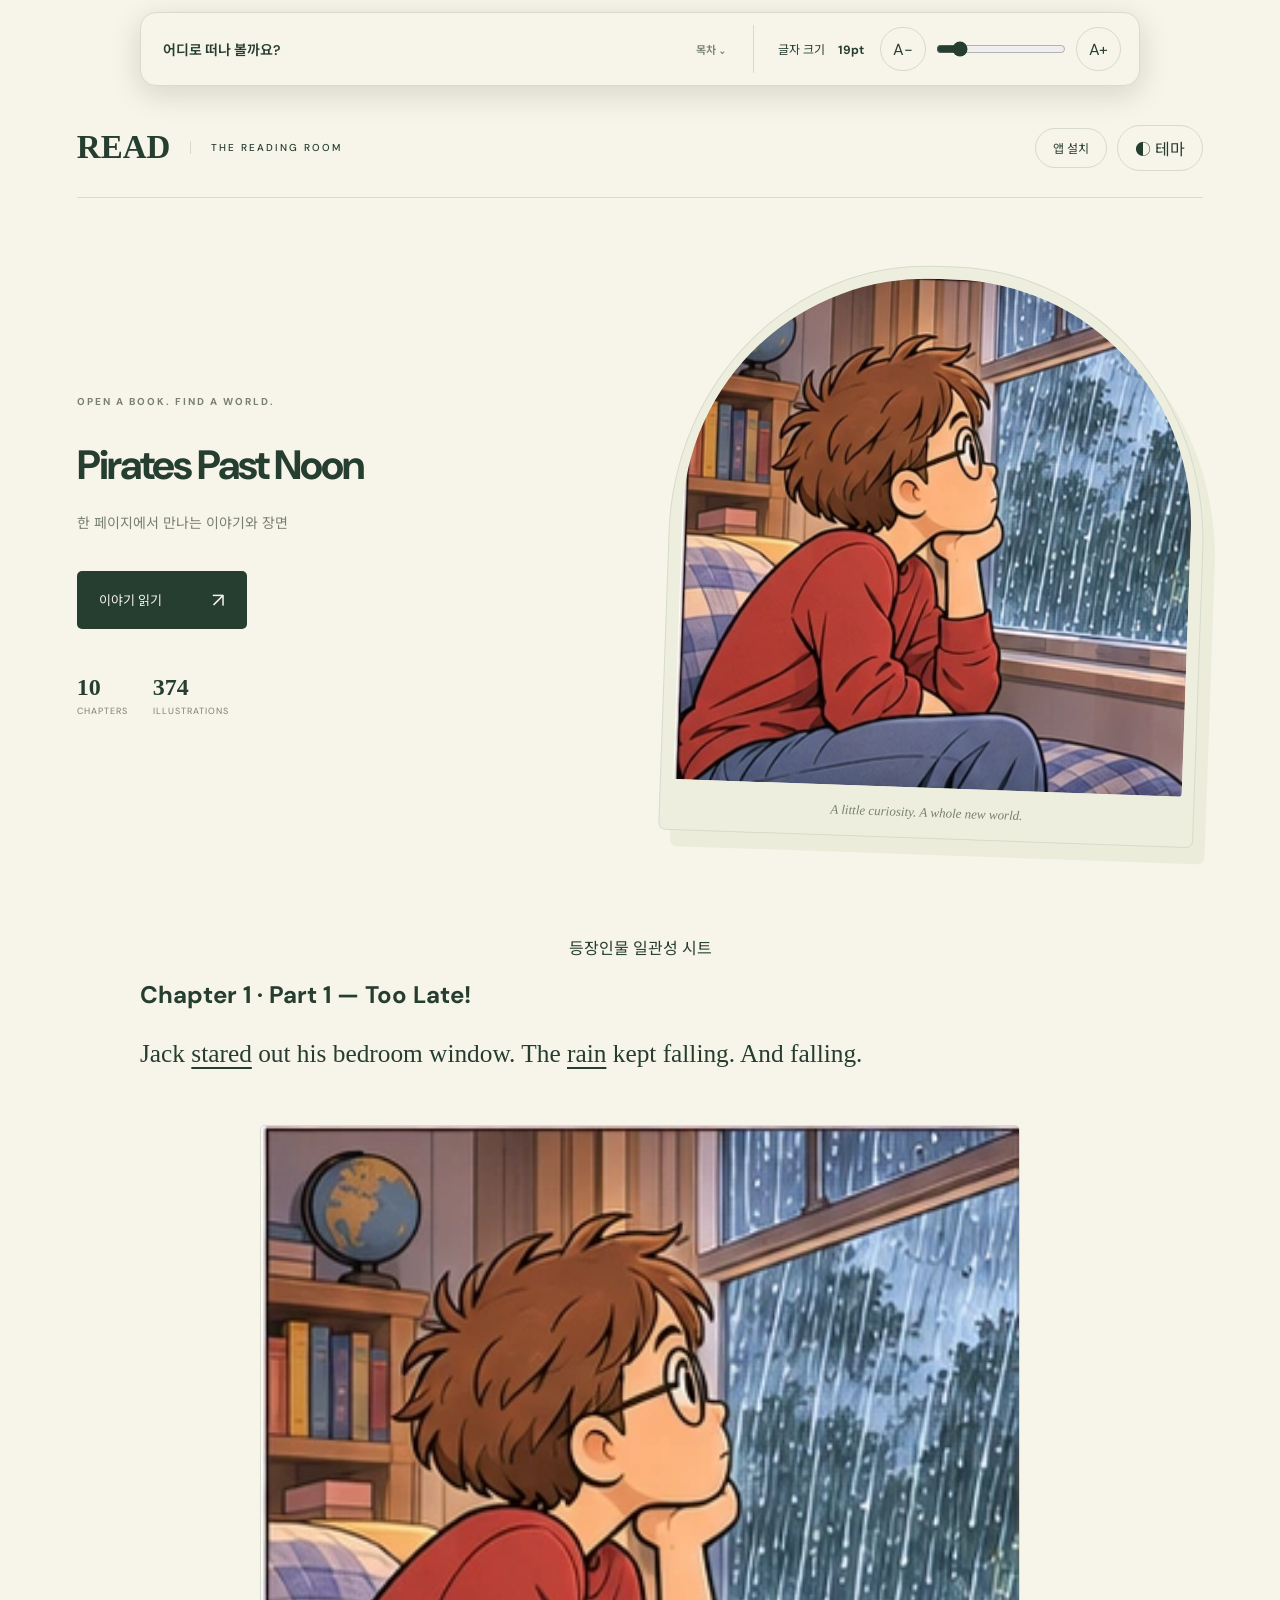
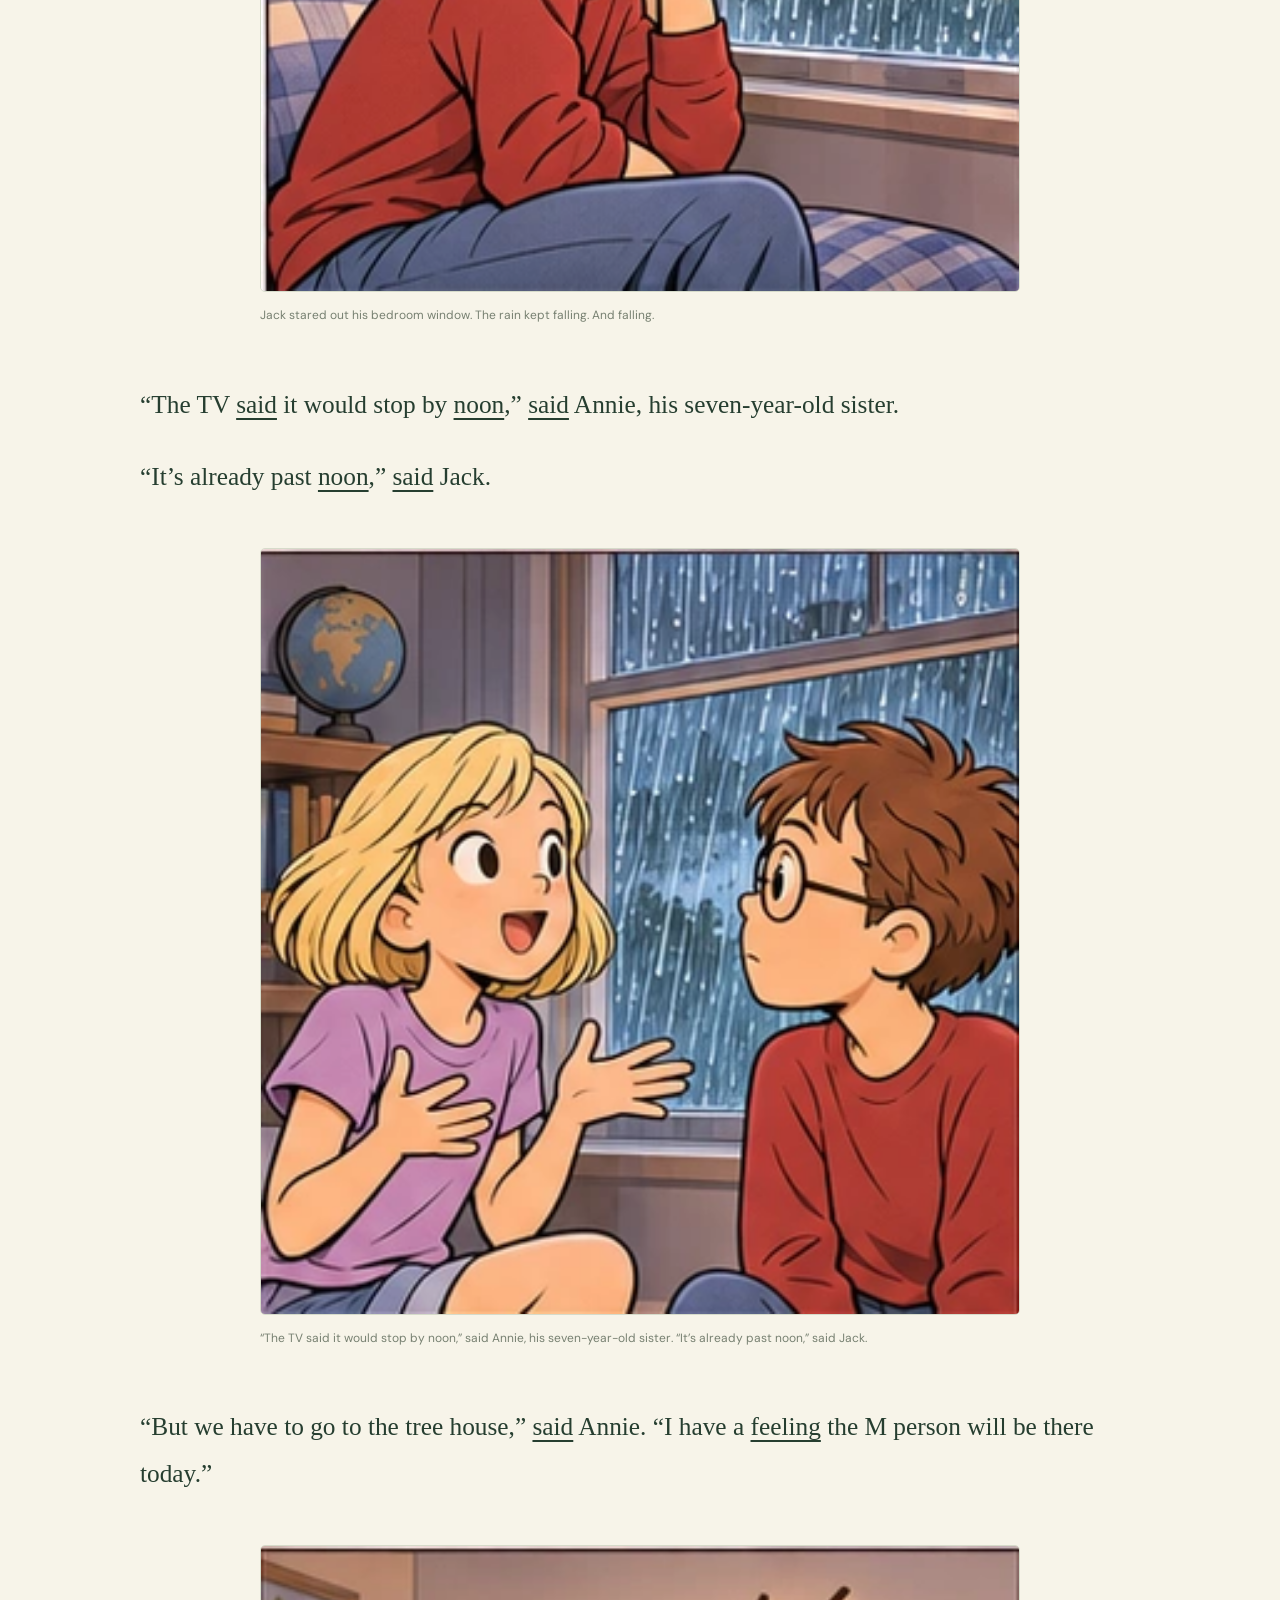
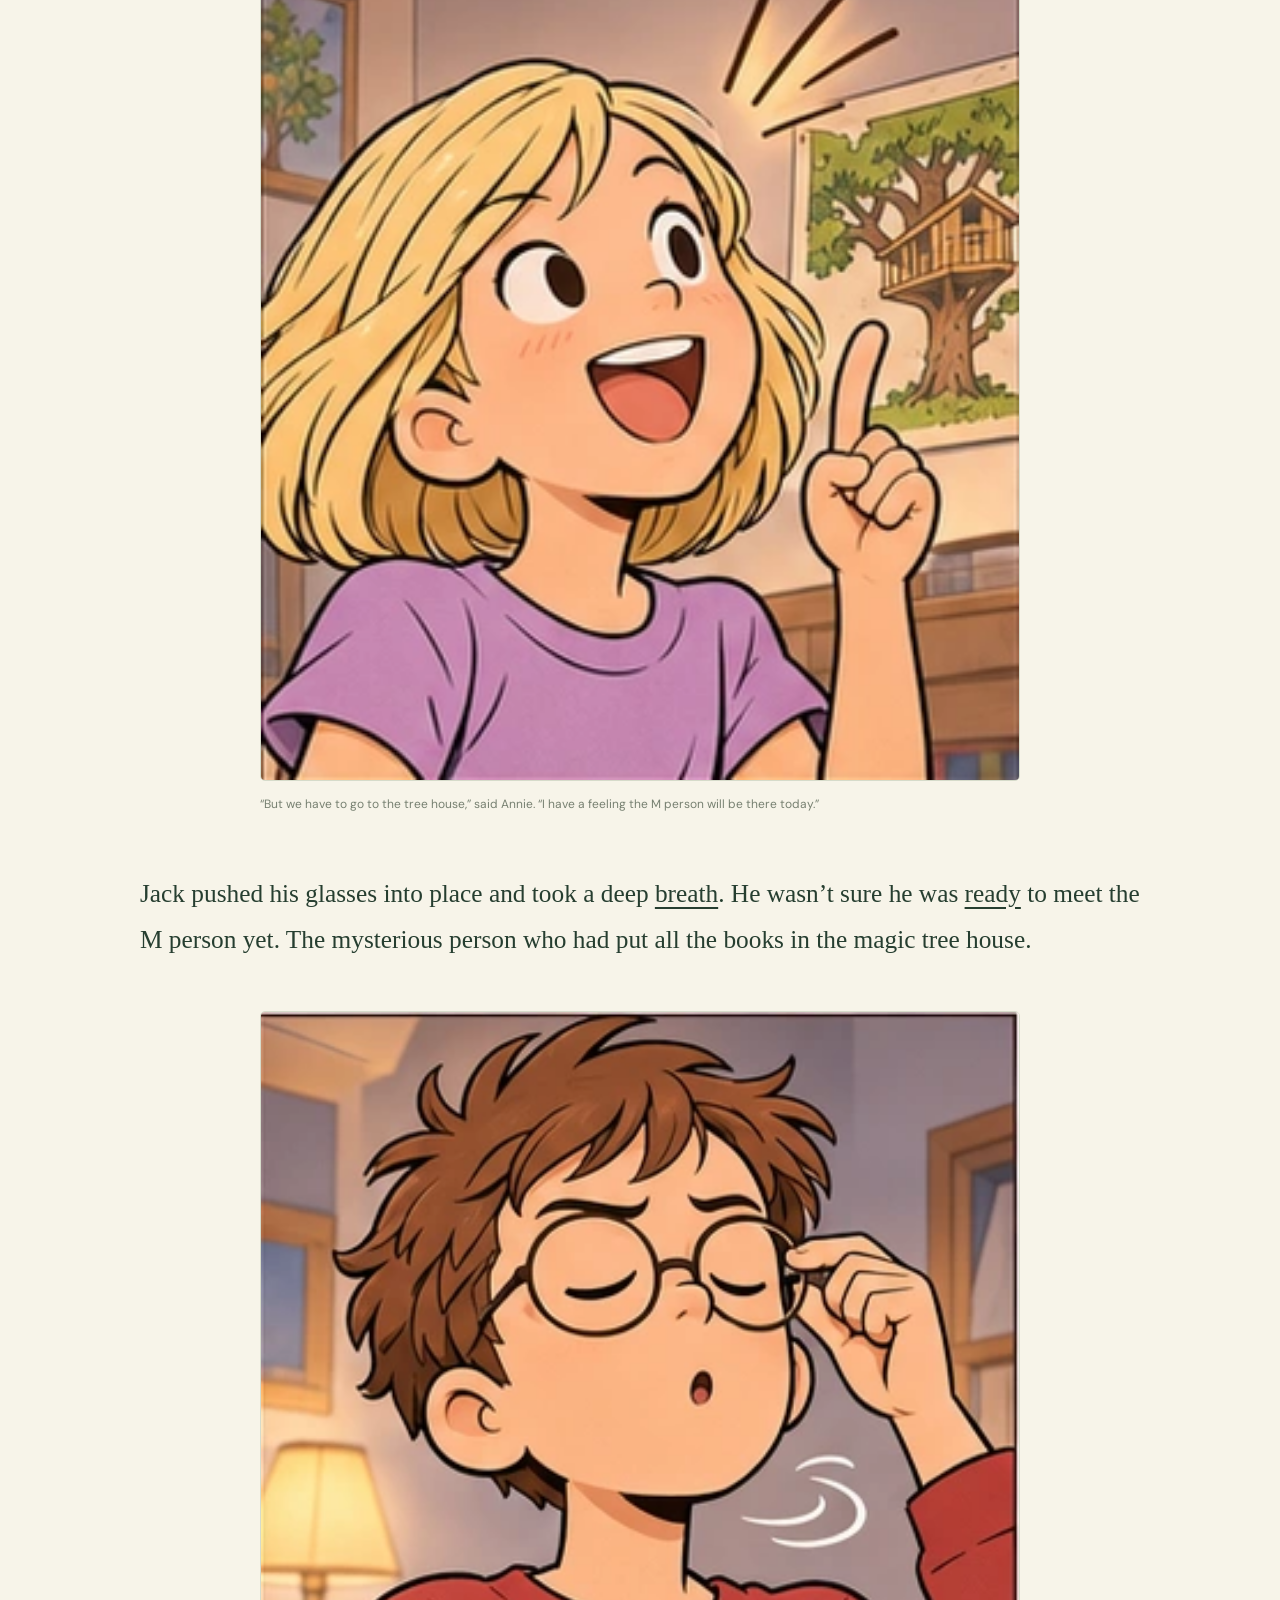
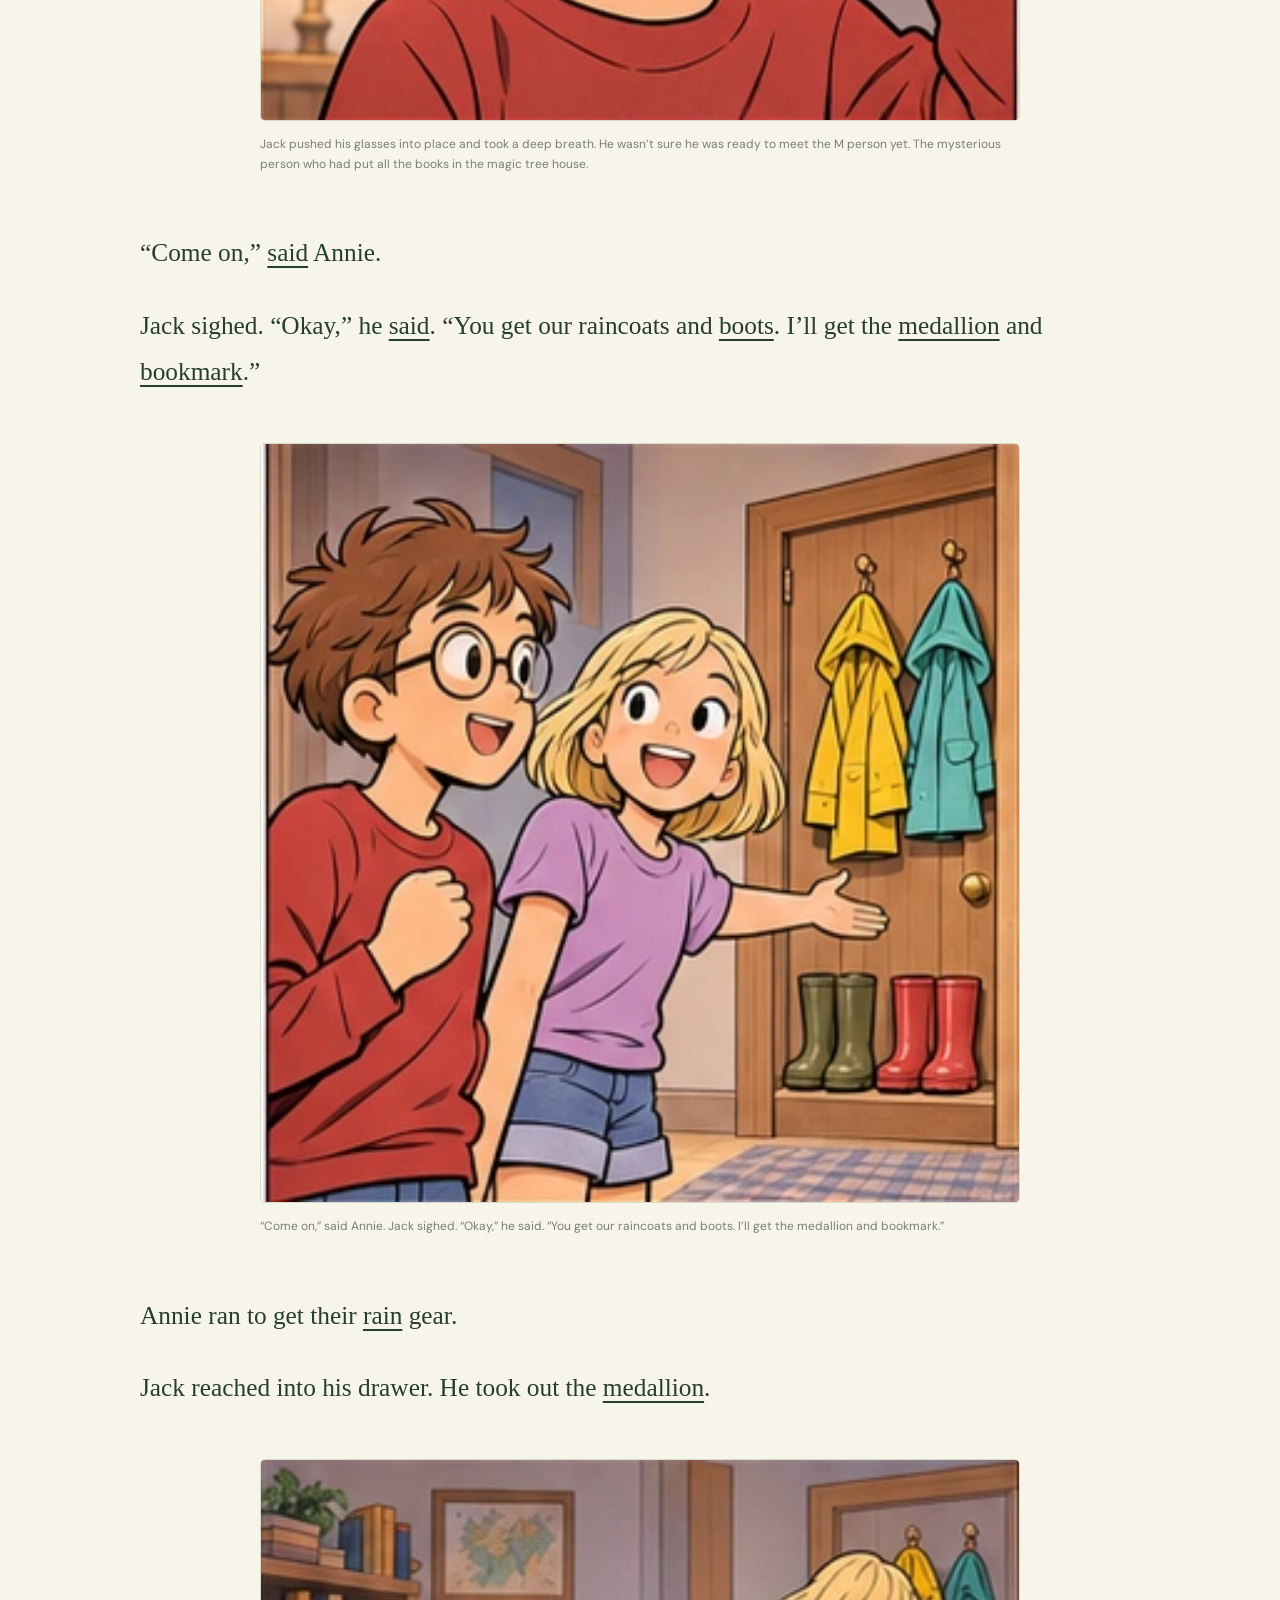
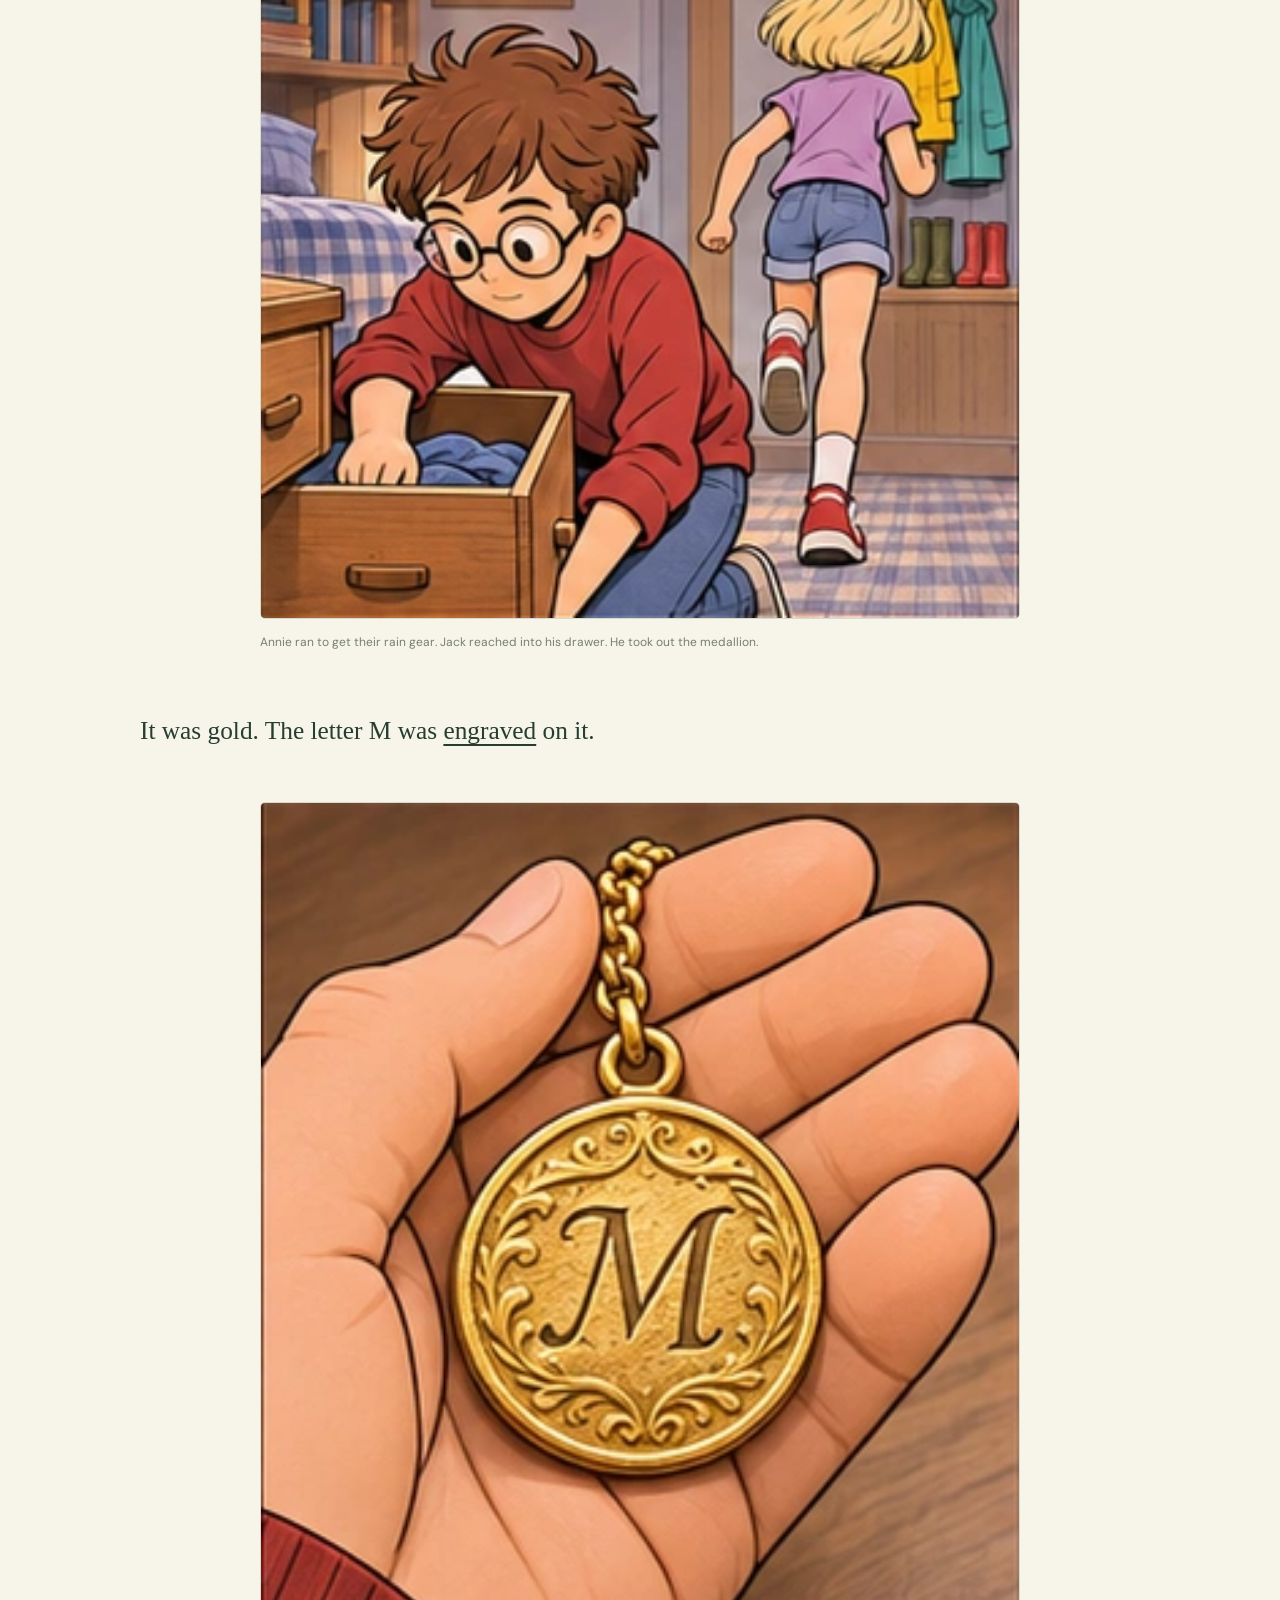
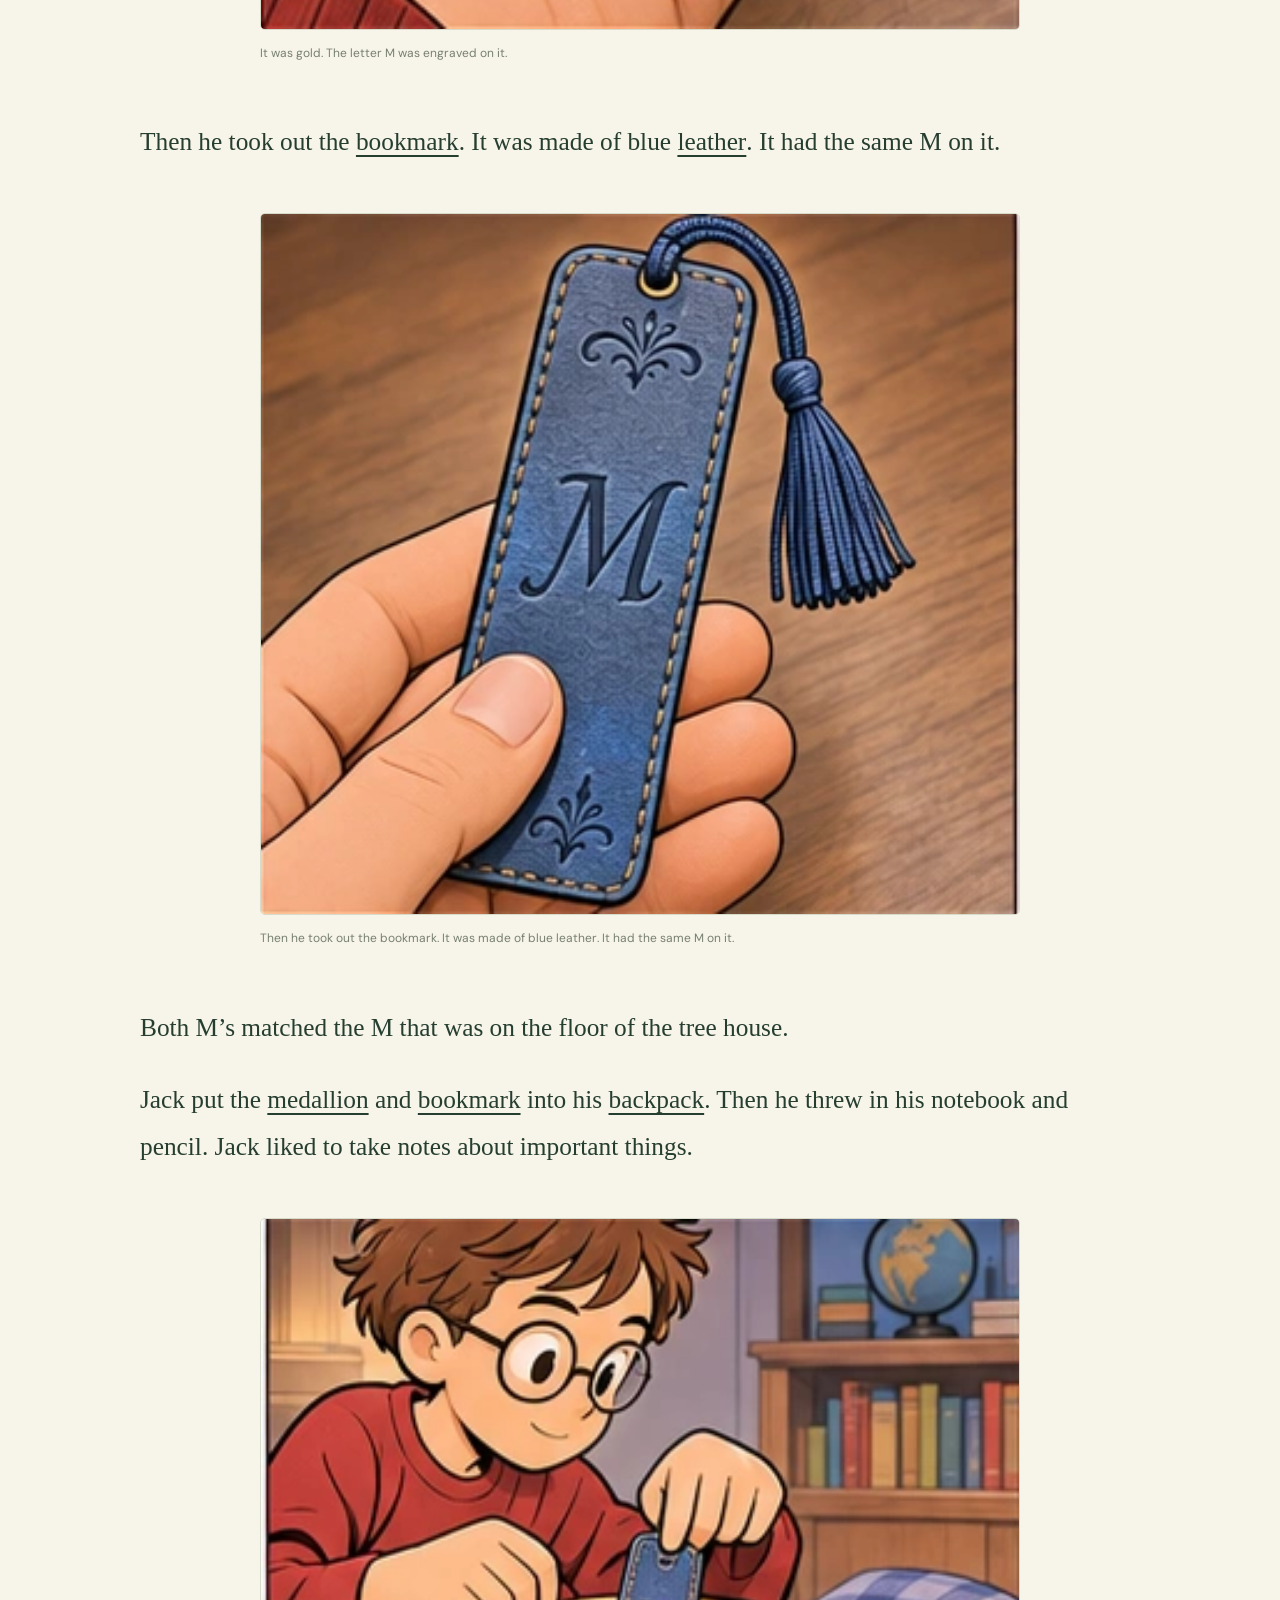
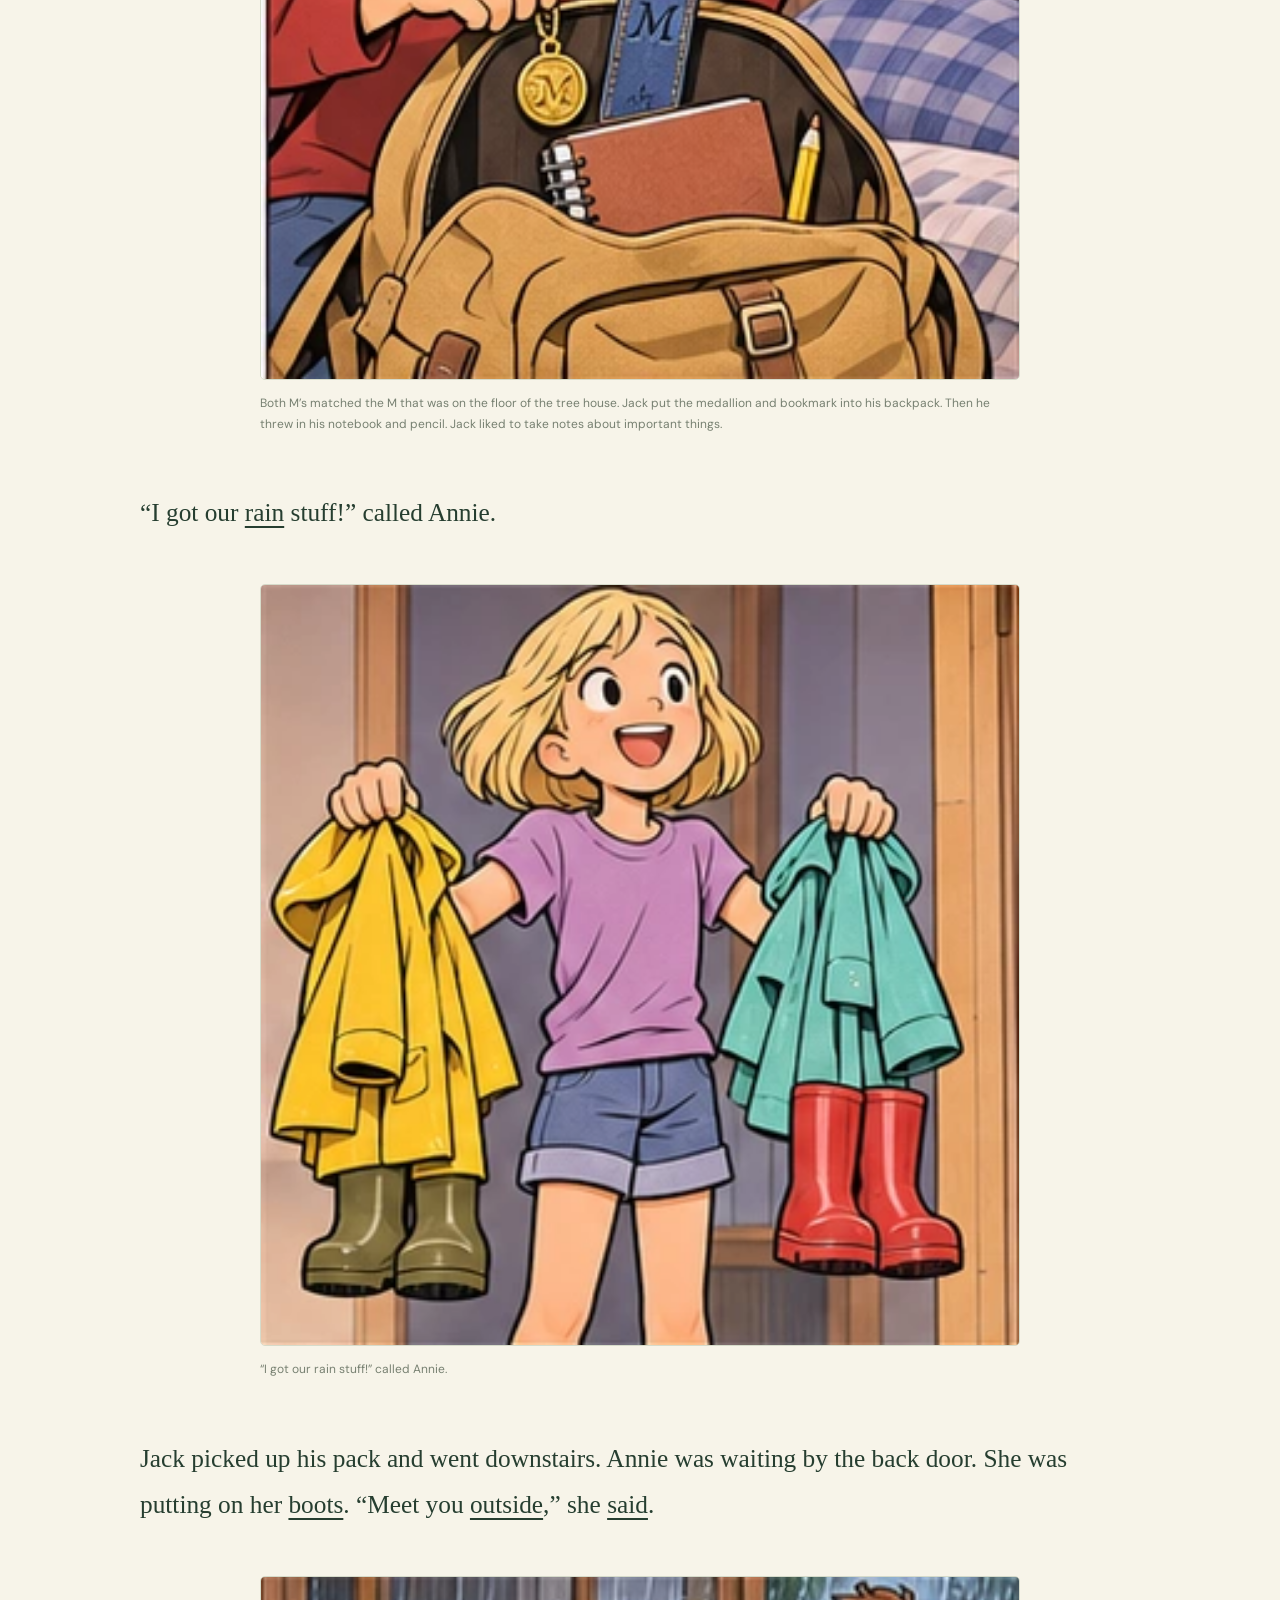
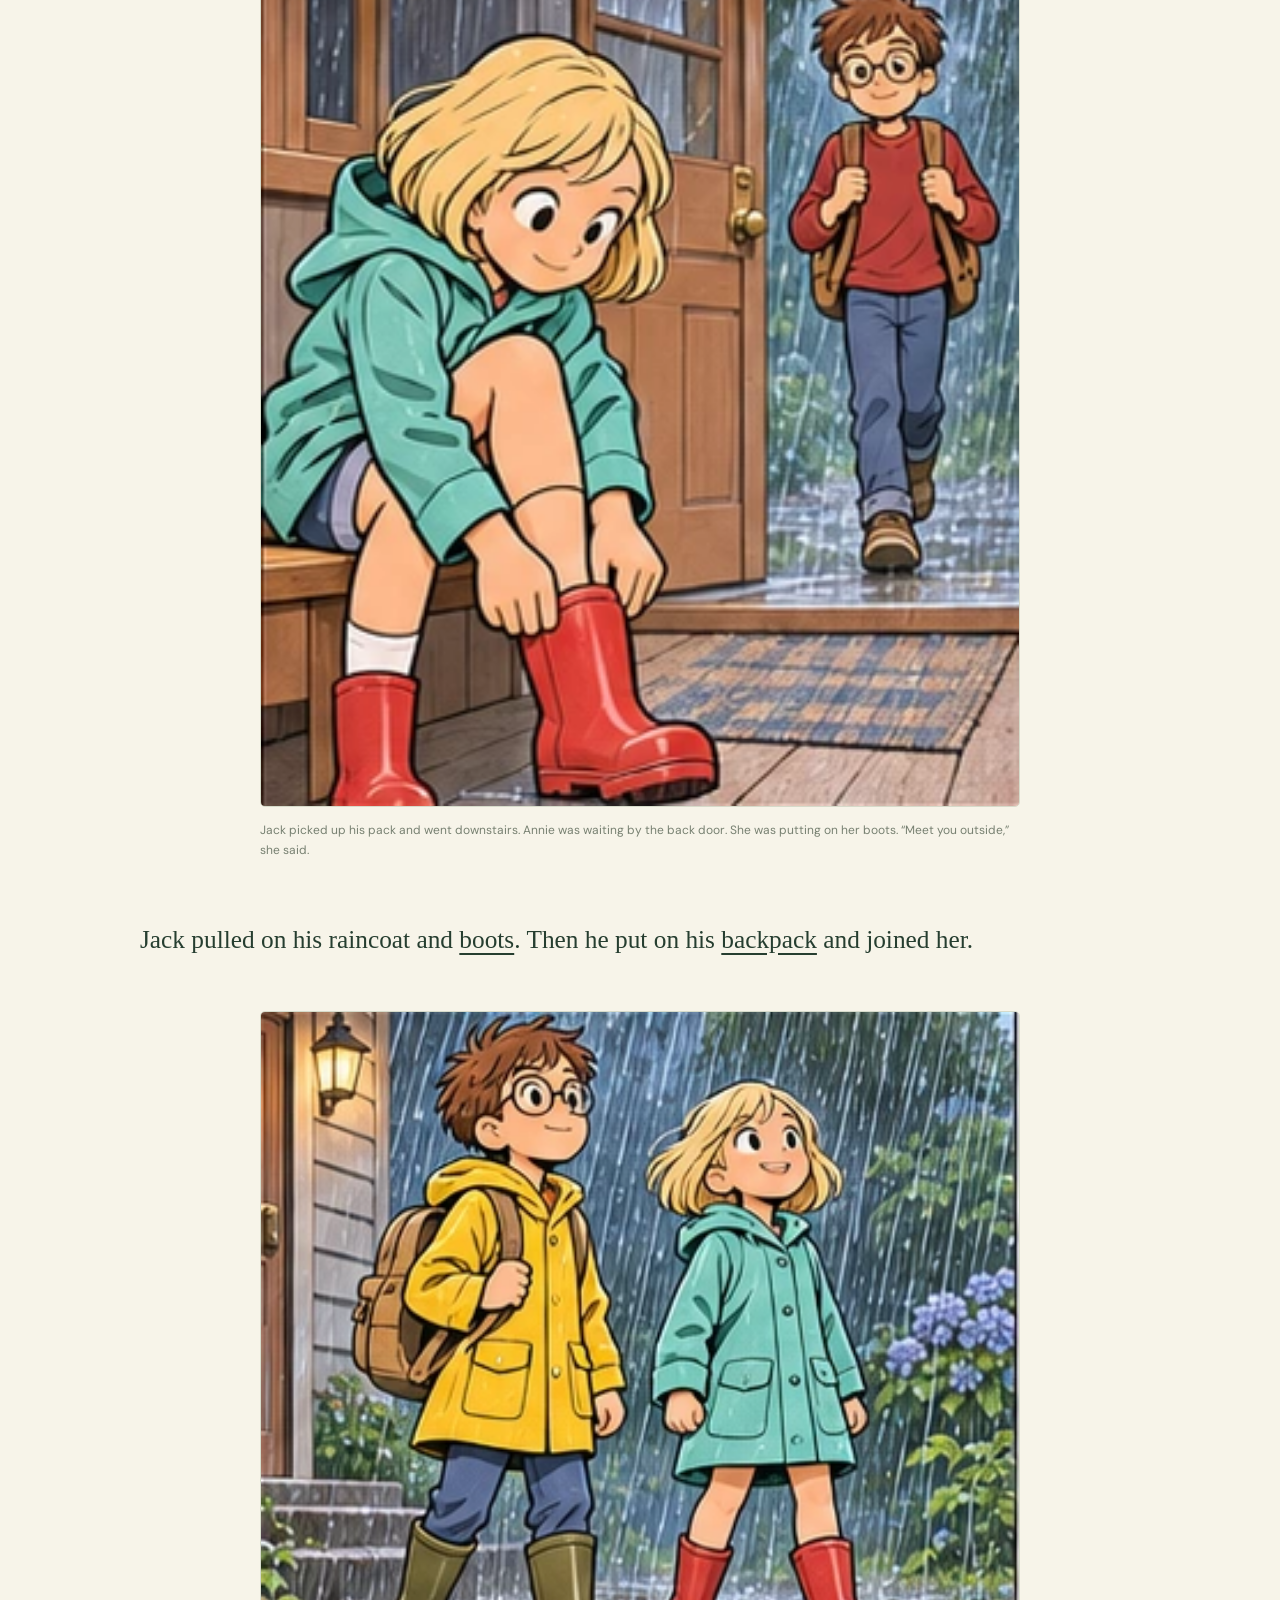
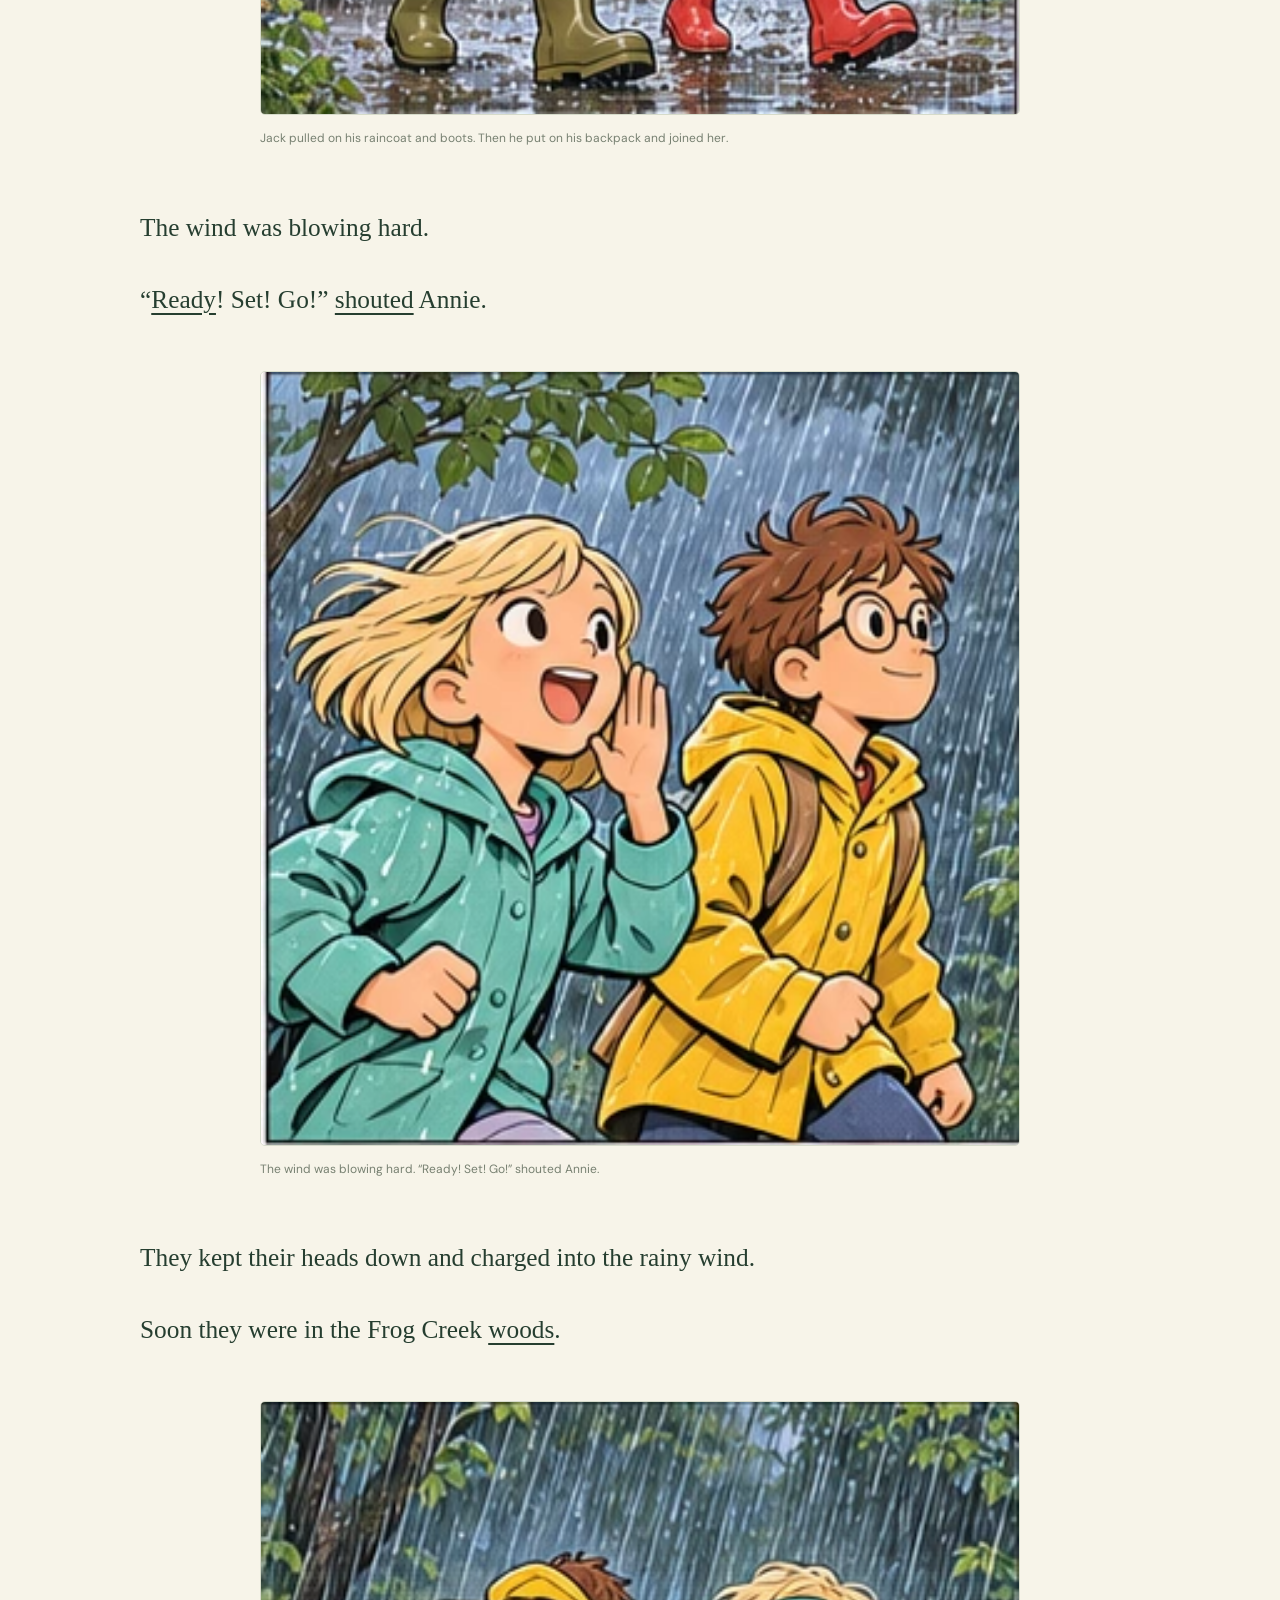
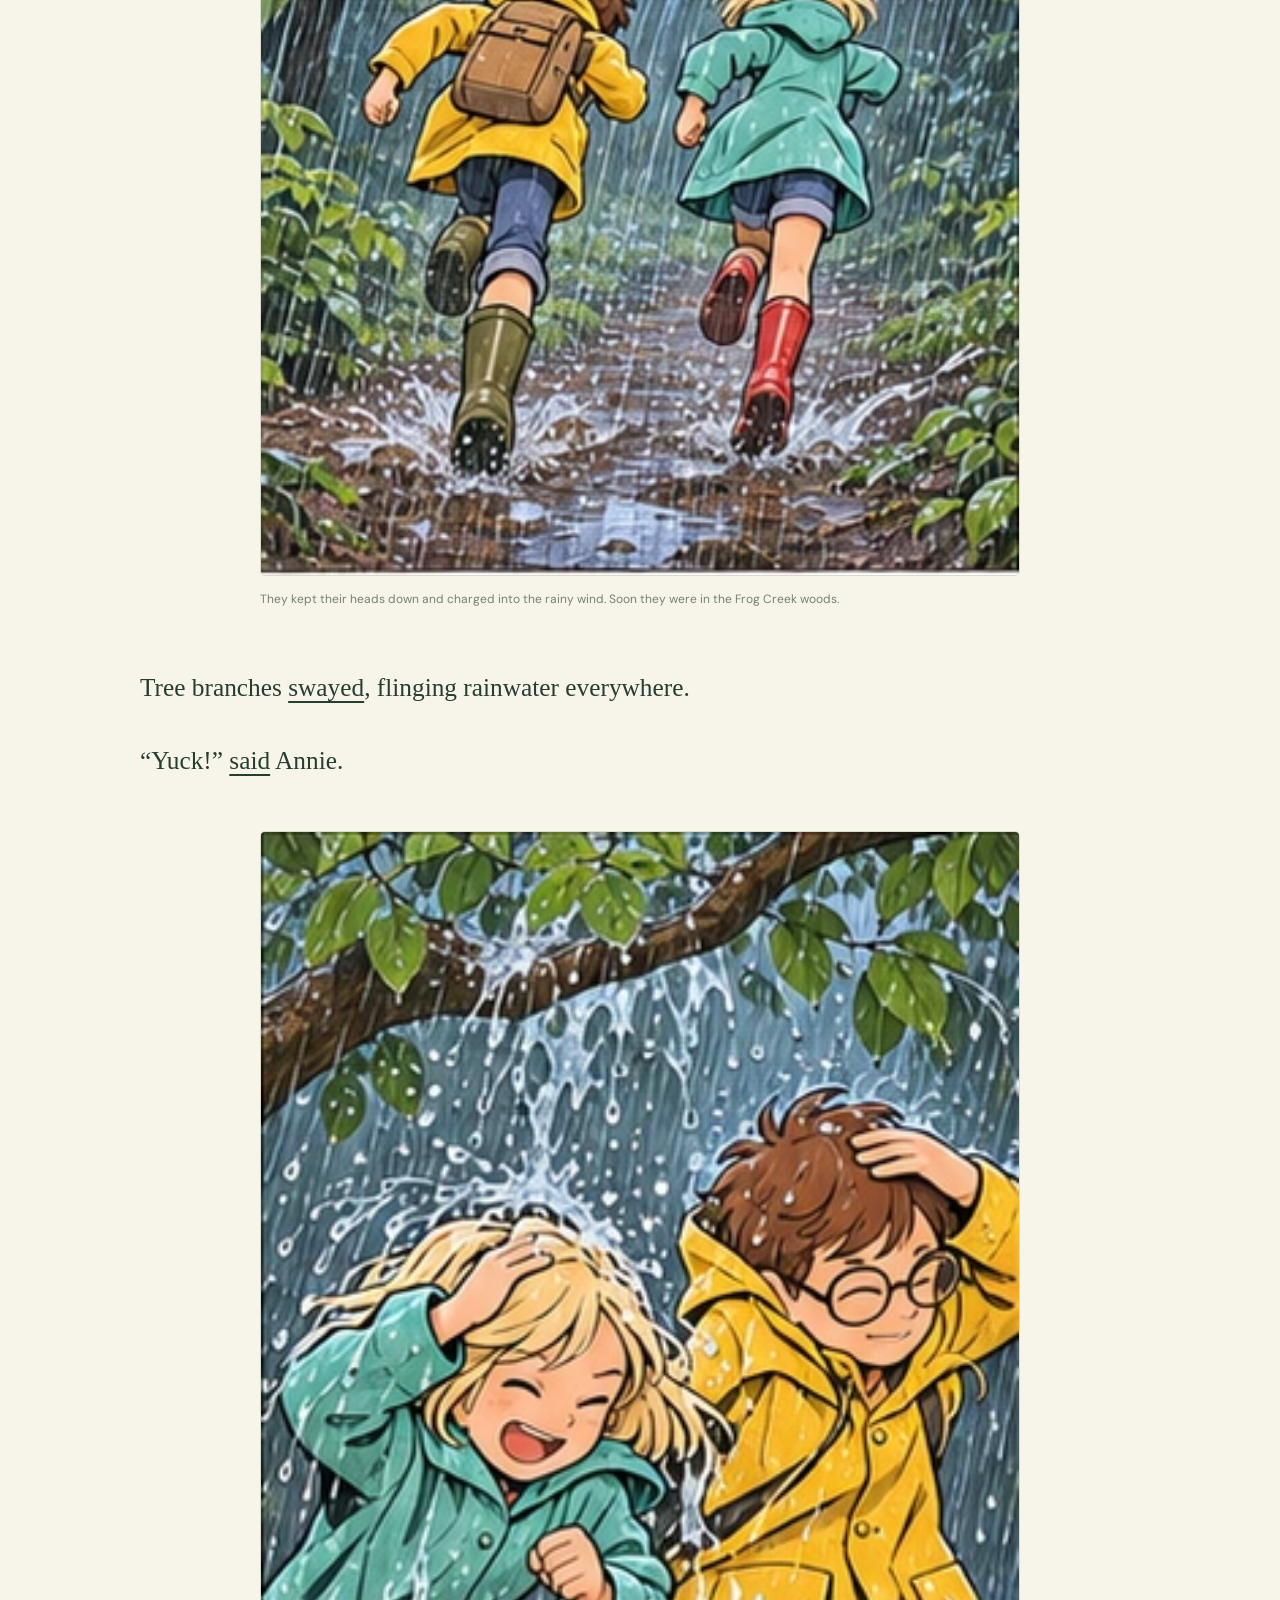
==== commit 62f73e3e: "Add PDF vocabulary to all thirteen reader parts with contextual definitions" ====
--- a/part-01-01.html
+++ b/part-01-01.html
@@ -1,6 +1,6 @@
 <!DOCTYPE html>
 
-<html data-story-id="mth04-reading-room" lang="ko"><head><meta charset="utf-8"/><meta content="width=device-width,initial-scale=1,viewport-fit=cover" name="viewport"/><meta content="#263e30" name="theme-color"/><meta content="한 페이지에서 만나는 이야기와 장면" name="description"/><title>Chapter 1 · Part 1 — Too Late! · Pirates Past Noon</title><link href="style.css?v=e98a9d8c6372" rel="stylesheet"/><script defer="" src="app.js?v=e98a9d8c6372"></script><script defer="" src="pwa.js?v=e98a9d8c6372"></script><link href="manifest.webmanifest" rel="manifest"/><meta content="yes" name="mobile-web-app-capable"/><meta content="yes" name="apple-mobile-web-app-capable"/><meta content="Pirates Past Noon" name="apple-mobile-web-app-title"/><meta content="black-translucent" name="apple-mobile-web-app-status-bar-style"/><link href="assets/app-icon-180.png" rel="apple-touch-icon"/><link href="assets/app-icon-192.png" rel="icon" sizes="192x192" type="image/png"/><link href="learning.css" rel="stylesheet"/><script defer="" src="learning.js"></script></head>
+<html data-story-id="mth04-reading-room" lang="ko"><head><meta charset="utf-8"/><meta content="width=device-width,initial-scale=1,viewport-fit=cover" name="viewport"/><meta content="#263e30" name="theme-color"/><meta content="한 페이지에서 만나는 이야기와 장면" name="description"/><title>Chapter 1 · Part 1 — Too Late! · Pirates Past Noon</title><link href="style.css?v=e98a9d8c6372" rel="stylesheet"/><script defer="" src="app.js?v=e98a9d8c6372"></script><script defer="" src="pwa.js?v=e98a9d8c6372"></script><link href="manifest.webmanifest" rel="manifest"/><meta content="yes" name="mobile-web-app-capable"/><meta content="yes" name="apple-mobile-web-app-capable"/><meta content="Pirates Past Noon" name="apple-mobile-web-app-title"/><meta content="black-translucent" name="apple-mobile-web-app-status-bar-style"/><link href="assets/app-icon-180.png" rel="apple-touch-icon"/><link href="assets/app-icon-192.png" rel="icon" sizes="192x192" type="image/png"/><link href="learning.css" rel="stylesheet"/><script defer="" src="learning.js?v=pdf-vocab-20261123"></script></head>
 <body><a class="skip" href="#part-p1">본문으로 이동</a><div aria-label="독서 도구" class="floating-reader" id="floating-reader" role="region"><details class="chapter-menu" id="chapter-menu"><summary>어디로 떠나 볼까요?<span aria-hidden="true">목차 ⌄</span></summary><nav aria-label="전체 이야기 목차" class="toc"><a href="part-01-01.html">Chapter 1 · Part 1 — Too Late!</a><a href="part-01-02.html">Chapter 1 · Part 2 — Too Late!</a><a href="part-02-01.html">Chapter 2 · Part 1 — The Bright Blue Sea</a><a href="part-03-01.html">Chapter 3 · Part 1 — Three Men in a Boat</a><a href="part-04-01.html">Chapter 4 · Part 1 — Vile Booty</a><a href="part-05-01.html">Chapter 5 · Part 1 — The Kid’s Treasure</a><a href="part-06-01.html">Chapter 6 · Part 1 — The Whale’s Eye</a><a href="part-07-01.html">Chapter 7 · Part 1 — Gale’s a-Blowin’</a><a href="part-08-01.html">Chapter 8 · Part 1 — Dig, Dogs, Dig</a><a href="part-08-02.html">Chapter 8 · Part 2 — Dig, Dogs, Dig</a><a href="part-09-01.html">Chapter 9 · Part 1 — The Mysterious M</a><a href="part-10-01.html">Chapter 10 · Part 1 — Treasure Again</a><a href="part-10-02.html">Chapter 10 · Part 2 — Treasure Again</a></nav></details><div class="reading-tools"><div><label for="font-size">글자 크기 <output for="font-size" id="font-value">19pt</output></label></div><div class="size-controls"><button aria-label="글자 크기 줄이기" id="smaller" type="button">A−</button><input aria-label="본문 글자 크기" id="font-size" max="50" min="14" step="1" type="range" value="19"/><button aria-label="글자 크기 늘리기" id="larger" type="button">A+</button></div></div></div>
-<div class="shell"><header class="topbar"><a class="brand" href="#">READ<span>THE READING ROOM</span></a><button id="install-app" type="button">앱 설치</button><button aria-label="어두운 테마로 전환" id="theme" type="button">◐ <span>테마</span></button></header><main><div class="hero"><div class="hero-copy"><span class="eyebrow">OPEN A BOOK. FIND A WORLD.</span><h1 lang="en">Pirates Past Noon</h1><p class="hero-desc">한 페이지에서 만나는 이야기와 장면</p><a class="start" href="#part-p1">이야기 읽기 <span>↗</span></a><div class="stats"><span><b>10</b> CHAPTERS</span><span><b>374</b> ILLUSTRATIONS</span></div></div><div class="hero-art"><img alt="Jack watches the rain from his bedroom." height="306" src="assets/scene-0001.webp?v=e98a9d8c6372" width="304"/><span class="art-note">A little curiosity. A whole new world.</span></div></div><p class="reader-links"><a href="characters.html">등장인물 일관성 시트</a></p><article><h2>Chapter 1 · Part 1 — Too Late!</h2><p class="story-text" id="part-p1"><span class="sentence">Jack <button aria-expanded="false" class="vocab-word" data-word="stared">stared</button> out his bedroom window. The rain kept falling. And falling.</span></p><figure><a href="assets/scene-0001.webp?v=e98a9d8c6372" rel="noopener" target="_blank"><img alt="Jack watches the rain from his bedroom." height="306" loading="lazy" src="assets/scene-0001.webp?v=e98a9d8c6372" width="304"/></a><figcaption>Jack stared out his bedroom window. The rain kept falling. And falling.</figcaption></figure><p class="story-text" id="part-p2"><span class="sentence">“The TV said it would stop by noon,” said Annie, his seven-year-old sister.</span></p><p class="story-text" id="part-p3"><span class="sentence">“It’s already past noon,” said Jack.</span></p><figure><a href="assets/scene-0002.webp?v=e98a9d8c6372" rel="noopener" target="_blank"><img alt="Annie talks to Jack by the rainy window." height="306" loading="lazy" src="assets/scene-0002.webp?v=e98a9d8c6372" width="304"/></a><figcaption>“The TV said it would stop by noon,” said Annie, his seven-year-old sister. “It’s already past noon,” said Jack.</figcaption></figure><p class="story-text" id="part-p4"><span class="sentence">“But we have to go to the tree house,” said Annie. “I have a feeling the M person will be there today.”</span></p><figure><a href="assets/scene-0003.webp?v=e98a9d8c6372" rel="noopener" target="_blank"><img alt="Annie wants to visit the tree house." height="306" loading="lazy" src="assets/scene-0003.webp?v=e98a9d8c6372" width="304"/></a><figcaption>“But we have to go to the tree house,” said Annie. “I have a feeling the M person will be there today.”</figcaption></figure><p class="story-text" id="part-p5"><span class="sentence">Jack pushed his glasses into place and took a deep breath. He wasn’t sure he was ready to meet the M person yet. The mysterious person who had put all the books in the magic tree house.</span></p><figure><a href="assets/scene-0004.webp?v=e98a9d8c6372" rel="noopener" target="_blank"><img alt="Jack adjusts his glasses." height="306" loading="lazy" src="assets/scene-0004.webp?v=e98a9d8c6372" width="305"/></a><figcaption>Jack pushed his glasses into place and took a deep breath. He wasn’t sure he was ready to meet the M person yet. The mysterious person who had put all the books in the magic tree house.</figcaption></figure><p class="story-text" id="part-p6"><span class="sentence">“Come on,” said Annie.</span></p><p class="story-text" id="part-p7"><span class="sentence">Jack sighed. “Okay,” he said. “You get our raincoats and boots. I’ll get the <button aria-expanded="false" class="vocab-word" data-word="medallion">medallion</button> and <button aria-expanded="false" class="vocab-word" data-word="bookmark">bookmark</button>.”</span></p><figure><a href="assets/scene-0005.webp?v=e98a9d8c6372" rel="noopener" target="_blank"><img alt="The children prepare to leave." height="307" loading="lazy" src="assets/scene-0005.webp?v=e98a9d8c6372" width="304"/></a><figcaption>“Come on,” said Annie. Jack sighed. “Okay,” he said. “You get our raincoats and boots. I’ll get the medallion and bookmark.”</figcaption></figure><p class="story-text" id="part-p8"><span class="sentence">Annie ran to get their rain gear.</span></p><p class="story-text" id="part-p9"><span class="sentence">Jack reached into his drawer. He took out the <button aria-expanded="false" class="vocab-word" data-word="medallion">medallion</button>.</span></p><figure><a href="assets/scene-0006.webp?v=e98a9d8c6372" rel="noopener" target="_blank"><img alt="Jack opens his drawer as Annie gets their rain gear." height="307" loading="lazy" src="assets/scene-0006.webp?v=e98a9d8c6372" width="304"/></a><figcaption>Annie ran to get their rain gear. Jack reached into his drawer. He took out the medallion.</figcaption></figure><p class="story-text" id="part-p10"><span class="sentence">It was gold. The letter M was <button aria-expanded="false" class="vocab-word" data-word="engraved">engraved</button> on it.</span></p><figure><a href="assets/scene-0007.webp?v=e98a9d8c6372" rel="noopener" target="_blank"><img alt="The gold medallion is marked M." height="307" loading="lazy" src="assets/scene-0007.webp?v=e98a9d8c6372" width="304"/></a><figcaption>It was gold. The letter M was engraved on it.</figcaption></figure><p class="story-text" id="part-p11"><span class="sentence">Then he took out the <button aria-expanded="false" class="vocab-word" data-word="bookmark">bookmark</button>. It was made of blue <button aria-expanded="false" class="vocab-word" data-word="leather">leather</button>. It had the same M on it.</span></p><figure><a href="assets/scene-0008.webp?v=e98a9d8c6372" rel="noopener" target="_blank"><img alt="The blue leather bookmark is marked M." height="307" loading="lazy" src="assets/scene-0008.webp?v=e98a9d8c6372" width="305"/></a><figcaption>Then he took out the bookmark. It was made of blue leather. It had the same M on it.</figcaption></figure><p class="story-text" id="part-p12"><span class="sentence">Both M’s matched the M that was on the floor of the tree house.</span></p><p class="story-text" id="part-p13"><span class="sentence">Jack put the <button aria-expanded="false" class="vocab-word" data-word="medallion">medallion</button> and <button aria-expanded="false" class="vocab-word" data-word="bookmark">bookmark</button> into his <button aria-expanded="false" class="vocab-word" data-word="backpack">backpack</button>. Then he threw in his notebook and pencil. Jack liked to take notes about important things.</span></p><figure><a href="assets/scene-0009.webp?v=e98a9d8c6372" rel="noopener" target="_blank"><img alt="Jack packs his bag." height="307" loading="lazy" src="assets/scene-0009.webp?v=e98a9d8c6372" width="304"/></a><figcaption>Both M’s matched the M that was on the floor of the tree house. Jack put the medallion and bookmark into his backpack. Then he threw in his notebook and pencil. Jack liked to take notes about important things.</figcaption></figure><p class="story-text" id="part-p14"><span class="sentence">“I got our rain stuff!” called Annie.</span></p><figure><a href="assets/scene-0010.webp?v=e98a9d8c6372" rel="noopener" target="_blank"><img alt="Annie brings their rain gear." height="307" loading="lazy" src="assets/scene-0010.webp?v=e98a9d8c6372" width="304"/></a><figcaption>“I got our rain stuff!” called Annie.</figcaption></figure><p class="story-text" id="part-p15"><span class="sentence">Jack picked up his pack and went downstairs. Annie was waiting by the back door. She was putting on her boots. “Meet you outside,” she said.</span></p><figure><a href="assets/scene-0011.webp?v=e98a9d8c6372" rel="noopener" target="_blank"><img alt="Annie puts on her boots." height="307" loading="lazy" src="assets/scene-0011.webp?v=e98a9d8c6372" width="304"/></a><figcaption>Jack picked up his pack and went downstairs. Annie was waiting by the back door. She was putting on her boots. “Meet you outside,” she said.</figcaption></figure><p class="story-text" id="part-p16"><span class="sentence">Jack pulled on his raincoat and boots. Then he put on his <button aria-expanded="false" class="vocab-word" data-word="backpack">backpack</button> and joined her.</span></p><figure><a href="assets/scene-0012.webp?v=e98a9d8c6372" rel="noopener" target="_blank"><img alt="Jack and Annie step outside in raincoats." height="307" loading="lazy" src="assets/scene-0012.webp?v=e98a9d8c6372" width="305"/></a><figcaption>Jack pulled on his raincoat and boots. Then he put on his backpack and joined her.</figcaption></figure><p class="story-text" id="part-p17"><span class="sentence">The wind was blowing hard.</span></p><p class="story-text" id="part-p18"><span class="sentence">“Ready! Set! Go!” <button aria-expanded="false" class="vocab-word" data-word="shouted">shouted</button> Annie.</span></p><figure><a href="assets/scene-0013.webp?v=e98a9d8c6372" rel="noopener" target="_blank"><img alt="Annie calls out in the wind." height="307" loading="lazy" src="assets/scene-0013.webp?v=e98a9d8c6372" width="304"/></a><figcaption>The wind was blowing hard. “Ready! Set! Go!” shouted Annie.</figcaption></figure><p class="story-text" id="part-p19"><span class="sentence">They kept their heads down and charged into the rainy wind.</span></p><p class="story-text" id="part-p20"><span class="sentence">Soon they were in the Frog Creek woods.</span></p><figure><a href="assets/scene-0014.webp?v=e98a9d8c6372" rel="noopener" target="_blank"><img alt="The children run into the woods." height="307" loading="lazy" src="assets/scene-0014.webp?v=e98a9d8c6372" width="304"/></a><figcaption>They kept their heads down and charged into the rainy wind. Soon they were in the Frog Creek woods.</figcaption></figure><p class="story-text" id="part-p21"><span class="sentence">Tree branches swayed, flinging rainwater everywhere.</span></p><p class="story-text" id="part-p22"><span class="sentence">“Yuck!” said Annie.</span></p><figure><a href="assets/scene-0015.webp?v=e98a9d8c6372" rel="noopener" target="_blank"><img alt="Rain falls from the branches." height="307" loading="lazy" src="assets/scene-0015.webp?v=e98a9d8c6372" width="304"/></a><figcaption>Tree branches swayed, flinging rainwater everywhere. “Yuck!” said Annie.</figcaption></figure><p class="story-text" id="part-p23"><span class="sentence">They splashed through puddles. Until they came to the tallest oak tree in the woods.</span></p><figure><a href="assets/scene-0016.webp?v=e98a9d8c6372" rel="noopener" target="_blank"><img alt="The children approach the tall oak tree." height="307" loading="lazy" src="assets/scene-0016.webp?v=e98a9d8c6372" width="305"/></a><figcaption>They splashed through puddles. Until they came to the tallest oak tree in the woods.</figcaption></figure><p class="story-text" id="part-p24"><span class="sentence">They looked up.</span></p><p class="story-text" id="part-p25"><span class="sentence">Tucked between two branches was the tree house. It looked dark and lonely against the stormy sky.</span></p><figure><a href="assets/scene-0017.webp?v=e98a9d8c6372" rel="noopener" target="_blank"><img alt="" height="303" loading="lazy" src="assets/scene-0017.webp?v=e98a9d8c6372" width="307"/></a><figcaption>They looked up. Tucked between two branches was the tree house. It looked dark and lonely against the stormy sky.</figcaption></figure><p class="story-text" id="part-p26"><span class="sentence">Hanging from the tree house was a rope <button aria-expanded="false" class="vocab-word" data-word="ladder">ladder</button>. It was blowing in the wind.</span></p><figure><a href="assets/scene-0018.webp?v=e98a9d8c6372" rel="noopener" target="_blank"><img alt="" height="303" loading="lazy" src="assets/scene-0018.webp?v=e98a9d8c6372" width="307"/></a><figcaption>Hanging from the tree house was a rope ladder. It was blowing in the wind.</figcaption></figure><p class="story-text" id="part-p27"><span class="sentence">Jack thought of all the books up there. He hoped they weren’t getting wet.</span></p><figure><a href="assets/scene-0019.webp?v=e98a9d8c6372" rel="noopener" target="_blank"><img alt="" height="303" loading="lazy" src="assets/scene-0019.webp?v=e98a9d8c6372" width="307"/></a><figcaption>Jack thought of all the books up there. He hoped they weren’t getting wet.</figcaption></figure><p class="story-text" id="part-p28"><span class="sentence">“The M person’s been there,” said Annie.</span></p><p class="story-text" id="part-p29"><span class="sentence">Jack caught his breath. “How can you tell?” he said.</span></p><figure><a href="assets/scene-0020.webp?v=e98a9d8c6372" rel="noopener" target="_blank"><img alt="" height="303" loading="lazy" src="assets/scene-0020.webp?v=e98a9d8c6372" width="308"/></a><figcaption>“The M person’s been there,” said Annie. Jack caught his breath. “How can you tell?” he said.</figcaption></figure><p class="story-text" id="part-p30"><span class="sentence">“I can feel it,” she <button aria-expanded="false" class="vocab-word" data-word="whispered">whispered</button>.</span></p><p class="story-text" id="part-p31"><span class="sentence">She <button aria-expanded="false" class="vocab-word" data-word="grabbed">grabbed</button> the rope <button aria-expanded="false" class="vocab-word" data-word="ladder">ladder</button> and started up. Jack followed.</span></p><figure><a href="assets/scene-0021.webp?v=e98a9d8c6372" rel="noopener" target="_blank"><img alt="" height="304" loading="lazy" src="assets/scene-0021.webp?v=e98a9d8c6372" width="307"/></a><figcaption>“I can feel it,” she whispered. She grabbed the rope ladder and started up. Jack followed.</figcaption></figure><p class="story-text" id="part-p32"><span class="sentence">Inside the tree house it was chilly and damp.</span></p><p class="story-text" id="part-p33"><span class="sentence">But the books were dry. They were all neatly stacked along the wall. Just the way they had been the day before.</span></p><figure><a href="assets/scene-0022.webp?v=e98a9d8c6372" rel="noopener" target="_blank"><img alt="" height="304" loading="lazy" src="assets/scene-0022.webp?v=e98a9d8c6372" width="307"/></a><figcaption>Inside the tree house it was chilly and damp. But the books were dry. They were all neatly stacked along the wall. Just the way they had been the day before.</figcaption></figure><p class="story-text" id="part-p34"><span class="sentence">Annie picked up a castle book on top of one stack. It had taken them to the time of castles.</span></p><figure><a href="assets/scene-0023.webp?v=e98a9d8c6372" rel="noopener" target="_blank"><img alt="" height="304" loading="lazy" src="assets/scene-0023.webp?v=e98a9d8c6372" width="307"/></a><figcaption>Annie picked up a castle book on top of one stack. It had taken them to the time of castles.</figcaption></figure><p class="story-text" id="part-p35"><span class="sentence">“Remember the knight?”</span></p></article><div class="end-note"><nav class="part-links"><a href="index.html">전체 목차</a><a href="part-01-02.html">다음 파트 →</a></nav></div></main><footer>ILLUSTRATED READING ROOM<br/><small>제공된 원문 · AI 제작 삽화</small></footer></div>
+<div class="shell"><header class="topbar"><a class="brand" href="#">READ<span>THE READING ROOM</span></a><button id="install-app" type="button">앱 설치</button><button aria-label="어두운 테마로 전환" id="theme" type="button">◐ <span>테마</span></button></header><main><div class="hero"><div class="hero-copy"><span class="eyebrow">OPEN A BOOK. FIND A WORLD.</span><h1 lang="en">Pirates Past Noon</h1><p class="hero-desc">한 페이지에서 만나는 이야기와 장면</p><a class="start" href="#part-p1">이야기 읽기 <span>↗</span></a><div class="stats"><span><b>10</b> CHAPTERS</span><span><b>374</b> ILLUSTRATIONS</span></div></div><div class="hero-art"><img alt="Jack watches the rain from his bedroom." height="306" src="assets/scene-0001.webp?v=e98a9d8c6372" width="304"/><span class="art-note">A little curiosity. A whole new world.</span></div></div><p class="reader-links"><a href="characters.html">등장인물 일관성 시트</a></p><article><h2>Chapter 1 · Part 1 — Too Late!</h2><p class="story-text" id="part-p1"><span class="sentence">Jack <button aria-expanded="false" class="vocab-word" data-word="stared">stared</button> out his bedroom window. The <button aria-expanded="false" class="vocab-word" data-word="rain" type="button">rain</button> kept falling. And falling.</span></p><figure><a href="assets/scene-0001.webp?v=e98a9d8c6372" rel="noopener" target="_blank"><img alt="Jack watches the rain from his bedroom." height="306" loading="lazy" src="assets/scene-0001.webp?v=e98a9d8c6372" width="304"/></a><figcaption>Jack stared out his bedroom window. The rain kept falling. And falling.</figcaption></figure><p class="story-text" id="part-p2"><span class="sentence">“The TV <button aria-expanded="false" class="vocab-word" data-word="said" type="button">said</button> it would stop by <button aria-expanded="false" class="vocab-word" data-word="noon" type="button">noon</button>,” <button aria-expanded="false" class="vocab-word" data-word="said" type="button">said</button> Annie, his seven-year-old sister.</span></p><p class="story-text" id="part-p3"><span class="sentence">“It’s already past <button aria-expanded="false" class="vocab-word" data-word="noon" type="button">noon</button>,” <button aria-expanded="false" class="vocab-word" data-word="said" type="button">said</button> Jack.</span></p><figure><a href="assets/scene-0002.webp?v=e98a9d8c6372" rel="noopener" target="_blank"><img alt="Annie talks to Jack by the rainy window." height="306" loading="lazy" src="assets/scene-0002.webp?v=e98a9d8c6372" width="304"/></a><figcaption>“The TV said it would stop by noon,” said Annie, his seven-year-old sister. “It’s already past noon,” said Jack.</figcaption></figure><p class="story-text" id="part-p4"><span class="sentence">“But we have to go to the tree house,” <button aria-expanded="false" class="vocab-word" data-word="said" type="button">said</button> Annie. “I have a <button aria-expanded="false" class="vocab-word" data-word="feeling" type="button">feeling</button> the M person will be there today.”</span></p><figure><a href="assets/scene-0003.webp?v=e98a9d8c6372" rel="noopener" target="_blank"><img alt="Annie wants to visit the tree house." height="306" loading="lazy" src="assets/scene-0003.webp?v=e98a9d8c6372" width="304"/></a><figcaption>“But we have to go to the tree house,” said Annie. “I have a feeling the M person will be there today.”</figcaption></figure><p class="story-text" id="part-p5"><span class="sentence">Jack pushed his glasses into place and took a deep <button aria-expanded="false" class="vocab-word" data-word="breath" type="button">breath</button>. He wasn’t sure he was <button aria-expanded="false" class="vocab-word" data-word="ready" type="button">ready</button> to meet the M person yet. The mysterious person who had put all the books in the magic tree house.</span></p><figure><a href="assets/scene-0004.webp?v=e98a9d8c6372" rel="noopener" target="_blank"><img alt="Jack adjusts his glasses." height="306" loading="lazy" src="assets/scene-0004.webp?v=e98a9d8c6372" width="305"/></a><figcaption>Jack pushed his glasses into place and took a deep breath. He wasn’t sure he was ready to meet the M person yet. The mysterious person who had put all the books in the magic tree house.</figcaption></figure><p class="story-text" id="part-p6"><span class="sentence">“Come on,” <button aria-expanded="false" class="vocab-word" data-word="said" type="button">said</button> Annie.</span></p><p class="story-text" id="part-p7"><span class="sentence">Jack sighed. “Okay,” he <button aria-expanded="false" class="vocab-word" data-word="said" type="button">said</button>. “You get our raincoats and <button aria-expanded="false" class="vocab-word" data-word="boots" type="button">boots</button>. I’ll get the <button aria-expanded="false" class="vocab-word" data-word="medallion">medallion</button> and <button aria-expanded="false" class="vocab-word" data-word="bookmark">bookmark</button>.”</span></p><figure><a href="assets/scene-0005.webp?v=e98a9d8c6372" rel="noopener" target="_blank"><img alt="The children prepare to leave." height="307" loading="lazy" src="assets/scene-0005.webp?v=e98a9d8c6372" width="304"/></a><figcaption>“Come on,” said Annie. Jack sighed. “Okay,” he said. “You get our raincoats and boots. I’ll get the medallion and bookmark.”</figcaption></figure><p class="story-text" id="part-p8"><span class="sentence">Annie ran to get their <button aria-expanded="false" class="vocab-word" data-word="rain" type="button">rain</button> gear.</span></p><p class="story-text" id="part-p9"><span class="sentence">Jack reached into his drawer. He took out the <button aria-expanded="false" class="vocab-word" data-word="medallion">medallion</button>.</span></p><figure><a href="assets/scene-0006.webp?v=e98a9d8c6372" rel="noopener" target="_blank"><img alt="Jack opens his drawer as Annie gets their rain gear." height="307" loading="lazy" src="assets/scene-0006.webp?v=e98a9d8c6372" width="304"/></a><figcaption>Annie ran to get their rain gear. Jack reached into his drawer. He took out the medallion.</figcaption></figure><p class="story-text" id="part-p10"><span class="sentence">It was gold. The letter M was <button aria-expanded="false" class="vocab-word" data-word="engraved">engraved</button> on it.</span></p><figure><a href="assets/scene-0007.webp?v=e98a9d8c6372" rel="noopener" target="_blank"><img alt="The gold medallion is marked M." height="307" loading="lazy" src="assets/scene-0007.webp?v=e98a9d8c6372" width="304"/></a><figcaption>It was gold. The letter M was engraved on it.</figcaption></figure><p class="story-text" id="part-p11"><span class="sentence">Then he took out the <button aria-expanded="false" class="vocab-word" data-word="bookmark">bookmark</button>. It was made of blue <button aria-expanded="false" class="vocab-word" data-word="leather">leather</button>. It had the same M on it.</span></p><figure><a href="assets/scene-0008.webp?v=e98a9d8c6372" rel="noopener" target="_blank"><img alt="The blue leather bookmark is marked M." height="307" loading="lazy" src="assets/scene-0008.webp?v=e98a9d8c6372" width="305"/></a><figcaption>Then he took out the bookmark. It was made of blue leather. It had the same M on it.</figcaption></figure><p class="story-text" id="part-p12"><span class="sentence">Both M’s matched the M that was on the floor of the tree house.</span></p><p class="story-text" id="part-p13"><span class="sentence">Jack put the <button aria-expanded="false" class="vocab-word" data-word="medallion">medallion</button> and <button aria-expanded="false" class="vocab-word" data-word="bookmark">bookmark</button> into his <button aria-expanded="false" class="vocab-word" data-word="backpack">backpack</button>. Then he threw in his notebook and pencil. Jack liked to take notes about important things.</span></p><figure><a href="assets/scene-0009.webp?v=e98a9d8c6372" rel="noopener" target="_blank"><img alt="Jack packs his bag." height="307" loading="lazy" src="assets/scene-0009.webp?v=e98a9d8c6372" width="304"/></a><figcaption>Both M’s matched the M that was on the floor of the tree house. Jack put the medallion and bookmark into his backpack. Then he threw in his notebook and pencil. Jack liked to take notes about important things.</figcaption></figure><p class="story-text" id="part-p14"><span class="sentence">“I got our <button aria-expanded="false" class="vocab-word" data-word="rain" type="button">rain</button> stuff!” called Annie.</span></p><figure><a href="assets/scene-0010.webp?v=e98a9d8c6372" rel="noopener" target="_blank"><img alt="Annie brings their rain gear." height="307" loading="lazy" src="assets/scene-0010.webp?v=e98a9d8c6372" width="304"/></a><figcaption>“I got our rain stuff!” called Annie.</figcaption></figure><p class="story-text" id="part-p15"><span class="sentence">Jack picked up his pack and went downstairs. Annie was waiting by the back door. She was putting on her <button aria-expanded="false" class="vocab-word" data-word="boots" type="button">boots</button>. “Meet you <button aria-expanded="false" class="vocab-word" data-word="outside" type="button">outside</button>,” she <button aria-expanded="false" class="vocab-word" data-word="said" type="button">said</button>.</span></p><figure><a href="assets/scene-0011.webp?v=e98a9d8c6372" rel="noopener" target="_blank"><img alt="Annie puts on her boots." height="307" loading="lazy" src="assets/scene-0011.webp?v=e98a9d8c6372" width="304"/></a><figcaption>Jack picked up his pack and went downstairs. Annie was waiting by the back door. She was putting on her boots. “Meet you outside,” she said.</figcaption></figure><p class="story-text" id="part-p16"><span class="sentence">Jack pulled on his raincoat and <button aria-expanded="false" class="vocab-word" data-word="boots" type="button">boots</button>. Then he put on his <button aria-expanded="false" class="vocab-word" data-word="backpack">backpack</button> and joined her.</span></p><figure><a href="assets/scene-0012.webp?v=e98a9d8c6372" rel="noopener" target="_blank"><img alt="Jack and Annie step outside in raincoats." height="307" loading="lazy" src="assets/scene-0012.webp?v=e98a9d8c6372" width="305"/></a><figcaption>Jack pulled on his raincoat and boots. Then he put on his backpack and joined her.</figcaption></figure><p class="story-text" id="part-p17"><span class="sentence">The wind was blowing hard.</span></p><p class="story-text" id="part-p18"><span class="sentence">“<button aria-expanded="false" class="vocab-word" data-word="ready" type="button">Ready</button>! Set! Go!” <button aria-expanded="false" class="vocab-word" data-word="shouted">shouted</button> Annie.</span></p><figure><a href="assets/scene-0013.webp?v=e98a9d8c6372" rel="noopener" target="_blank"><img alt="Annie calls out in the wind." height="307" loading="lazy" src="assets/scene-0013.webp?v=e98a9d8c6372" width="304"/></a><figcaption>The wind was blowing hard. “Ready! Set! Go!” shouted Annie.</figcaption></figure><p class="story-text" id="part-p19"><span class="sentence">They kept their heads down and charged into the rainy wind.</span></p><p class="story-text" id="part-p20"><span class="sentence">Soon they were in the Frog Creek <button aria-expanded="false" class="vocab-word" data-word="woods" type="button">woods</button>.</span></p><figure><a href="assets/scene-0014.webp?v=e98a9d8c6372" rel="noopener" target="_blank"><img alt="The children run into the woods." height="307" loading="lazy" src="assets/scene-0014.webp?v=e98a9d8c6372" width="304"/></a><figcaption>They kept their heads down and charged into the rainy wind. Soon they were in the Frog Creek woods.</figcaption></figure><p class="story-text" id="part-p21"><span class="sentence">Tree branches <button aria-expanded="false" class="vocab-word" data-word="swayed" type="button">swayed</button>, flinging rainwater everywhere.</span></p><p class="story-text" id="part-p22"><span class="sentence">“Yuck!” <button aria-expanded="false" class="vocab-word" data-word="said" type="button">said</button> Annie.</span></p><figure><a href="assets/scene-0015.webp?v=e98a9d8c6372" rel="noopener" target="_blank"><img alt="Rain falls from the branches." height="307" loading="lazy" src="assets/scene-0015.webp?v=e98a9d8c6372" width="304"/></a><figcaption>Tree branches swayed, flinging rainwater everywhere. “Yuck!” said Annie.</figcaption></figure><p class="story-text" id="part-p23"><span class="sentence">They splashed through <button aria-expanded="false" class="vocab-word" data-word="puddles" type="button">puddles</button>. Until they came to the tallest oak tree in the <button aria-expanded="false" class="vocab-word" data-word="woods" type="button">woods</button>.</span></p><figure><a href="assets/scene-0016.webp?v=e98a9d8c6372" rel="noopener" target="_blank"><img alt="The children approach the tall oak tree." height="307" loading="lazy" src="assets/scene-0016.webp?v=e98a9d8c6372" width="305"/></a><figcaption>They splashed through puddles. Until they came to the tallest oak tree in the woods.</figcaption></figure><p class="story-text" id="part-p24"><span class="sentence">They looked up.</span></p><p class="story-text" id="part-p25"><span class="sentence">Tucked between two branches was the tree house. It looked dark and <button aria-expanded="false" class="vocab-word" data-word="lonely" type="button">lonely</button> against the stormy sky.</span></p><figure><a href="assets/scene-0017.webp?v=e98a9d8c6372" rel="noopener" target="_blank"><img alt="" height="303" loading="lazy" src="assets/scene-0017.webp?v=e98a9d8c6372" width="307"/></a><figcaption>They looked up. Tucked between two branches was the tree house. It looked dark and lonely against the stormy sky.</figcaption></figure><p class="story-text" id="part-p26"><span class="sentence">Hanging from the tree house was a rope <button aria-expanded="false" class="vocab-word" data-word="ladder">ladder</button>. It was blowing in the wind.</span></p><figure><a href="assets/scene-0018.webp?v=e98a9d8c6372" rel="noopener" target="_blank"><img alt="" height="303" loading="lazy" src="assets/scene-0018.webp?v=e98a9d8c6372" width="307"/></a><figcaption>Hanging from the tree house was a rope ladder. It was blowing in the wind.</figcaption></figure><p class="story-text" id="part-p27"><span class="sentence">Jack thought of all the books up there. He hoped they weren’t getting <button aria-expanded="false" class="vocab-word" data-word="wet" type="button">wet</button>.</span></p><figure><a href="assets/scene-0019.webp?v=e98a9d8c6372" rel="noopener" target="_blank"><img alt="" height="303" loading="lazy" src="assets/scene-0019.webp?v=e98a9d8c6372" width="307"/></a><figcaption>Jack thought of all the books up there. He hoped they weren’t getting wet.</figcaption></figure><p class="story-text" id="part-p28"><span class="sentence">“The M person’s been there,” <button aria-expanded="false" class="vocab-word" data-word="said" type="button">said</button> Annie.</span></p><p class="story-text" id="part-p29"><span class="sentence">Jack <button aria-expanded="false" class="vocab-word" data-word="caught his breath" type="button">caught his breath</button>. “How can you tell?” he <button aria-expanded="false" class="vocab-word" data-word="said" type="button">said</button>.</span></p><figure><a href="assets/scene-0020.webp?v=e98a9d8c6372" rel="noopener" target="_blank"><img alt="" height="303" loading="lazy" src="assets/scene-0020.webp?v=e98a9d8c6372" width="308"/></a><figcaption>“The M person’s been there,” said Annie. Jack caught his breath. “How can you tell?” he said.</figcaption></figure><p class="story-text" id="part-p30"><span class="sentence">“I can feel it,” she <button aria-expanded="false" class="vocab-word" data-word="whispered">whispered</button>.</span></p><p class="story-text" id="part-p31"><span class="sentence">She <button aria-expanded="false" class="vocab-word" data-word="grabbed">grabbed</button> the rope <button aria-expanded="false" class="vocab-word" data-word="ladder">ladder</button> and started up. Jack followed.</span></p><figure><a href="assets/scene-0021.webp?v=e98a9d8c6372" rel="noopener" target="_blank"><img alt="" height="304" loading="lazy" src="assets/scene-0021.webp?v=e98a9d8c6372" width="307"/></a><figcaption>“I can feel it,” she whispered. She grabbed the rope ladder and started up. Jack followed.</figcaption></figure><p class="story-text" id="part-p32"><span class="sentence">Inside the tree house it was <button aria-expanded="false" class="vocab-word" data-word="chilly" type="button">chilly</button> and <button aria-expanded="false" class="vocab-word" data-word="damp" type="button">damp</button>.</span></p><p class="story-text" id="part-p33"><span class="sentence">But the books were dry. They were all neatly stacked along the wall. Just the way they had been the day before.</span></p><figure><a href="assets/scene-0022.webp?v=e98a9d8c6372" rel="noopener" target="_blank"><img alt="" height="304" loading="lazy" src="assets/scene-0022.webp?v=e98a9d8c6372" width="307"/></a><figcaption>Inside the tree house it was chilly and damp. But the books were dry. They were all neatly stacked along the wall. Just the way they had been the day before.</figcaption></figure><p class="story-text" id="part-p34"><span class="sentence">Annie picked up a <button aria-expanded="false" class="vocab-word" data-word="castle" type="button">castle</button> book on top of one <button aria-expanded="false" class="vocab-word" data-word="stack" type="button">stack</button>. It had taken them to the time of castles.</span></p><figure><a href="assets/scene-0023.webp?v=e98a9d8c6372" rel="noopener" target="_blank"><img alt="" height="304" loading="lazy" src="assets/scene-0023.webp?v=e98a9d8c6372" width="307"/></a><figcaption>Annie picked up a castle book on top of one stack. It had taken them to the time of castles.</figcaption></figure><p class="story-text" id="part-p35"><span class="sentence">“<button aria-expanded="false" class="vocab-word" data-word="remember" type="button">Remember</button> the <button aria-expanded="false" class="vocab-word" data-word="knight" type="button">knight</button>?”</span></p></article><div class="end-note"><nav class="part-links"><a href="index.html">전체 목차</a><a href="part-01-02.html">다음 파트 →</a></nav></div></main><footer>ILLUSTRATED READING ROOM<br/><small>제공된 원문 · AI 제작 삽화</small></footer></div>
 <dialog aria-labelledby="install-title" id="install-help"><h2 id="install-title">내 독서 앱으로 설치하기</h2><p id="install-instructions"></p><p class="install-note">설치 후 홈 화면이나 바탕 화면의 앱 아이콘을 눌러 열어 주세요.</p><div class="install-buttons"><button hidden="" id="read-fullscreen" type="button">전체화면으로 읽기</button><form method="dialog"><button>닫기</button></form></div></dialog></body></html>
